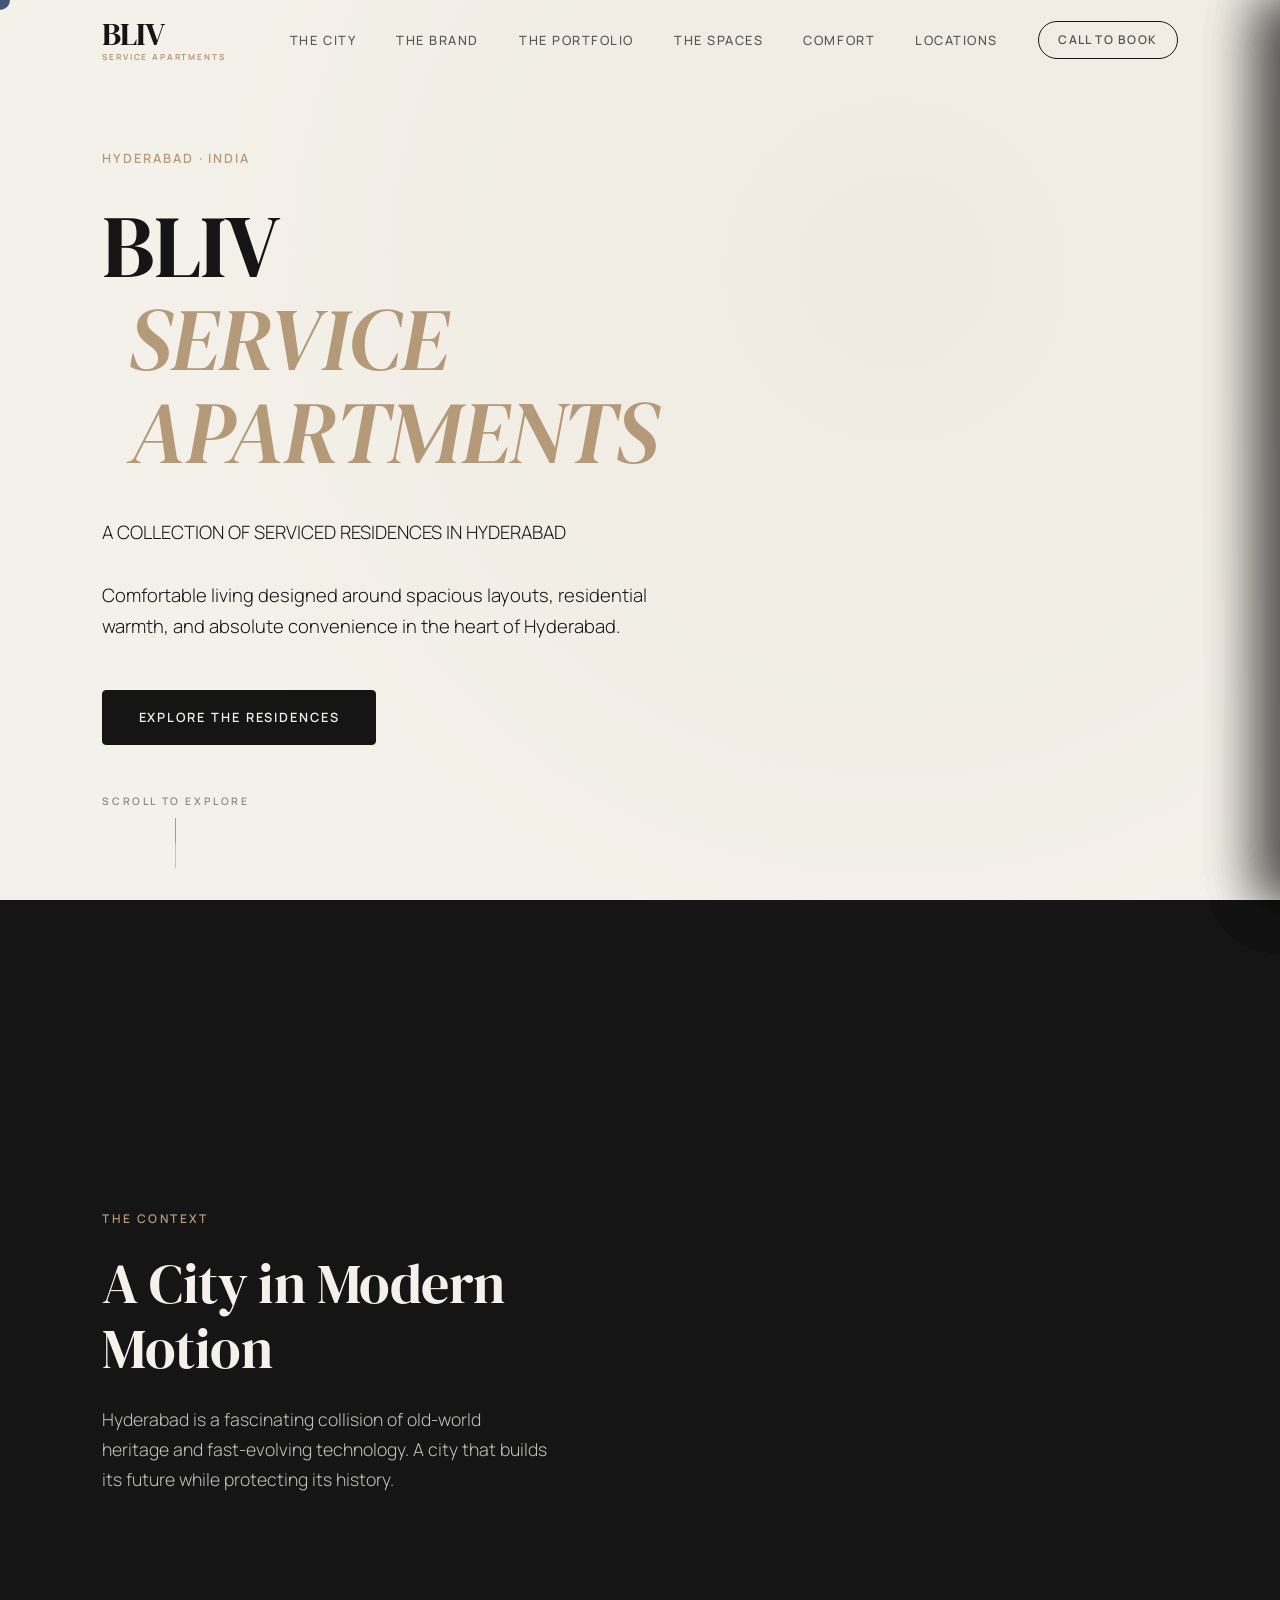
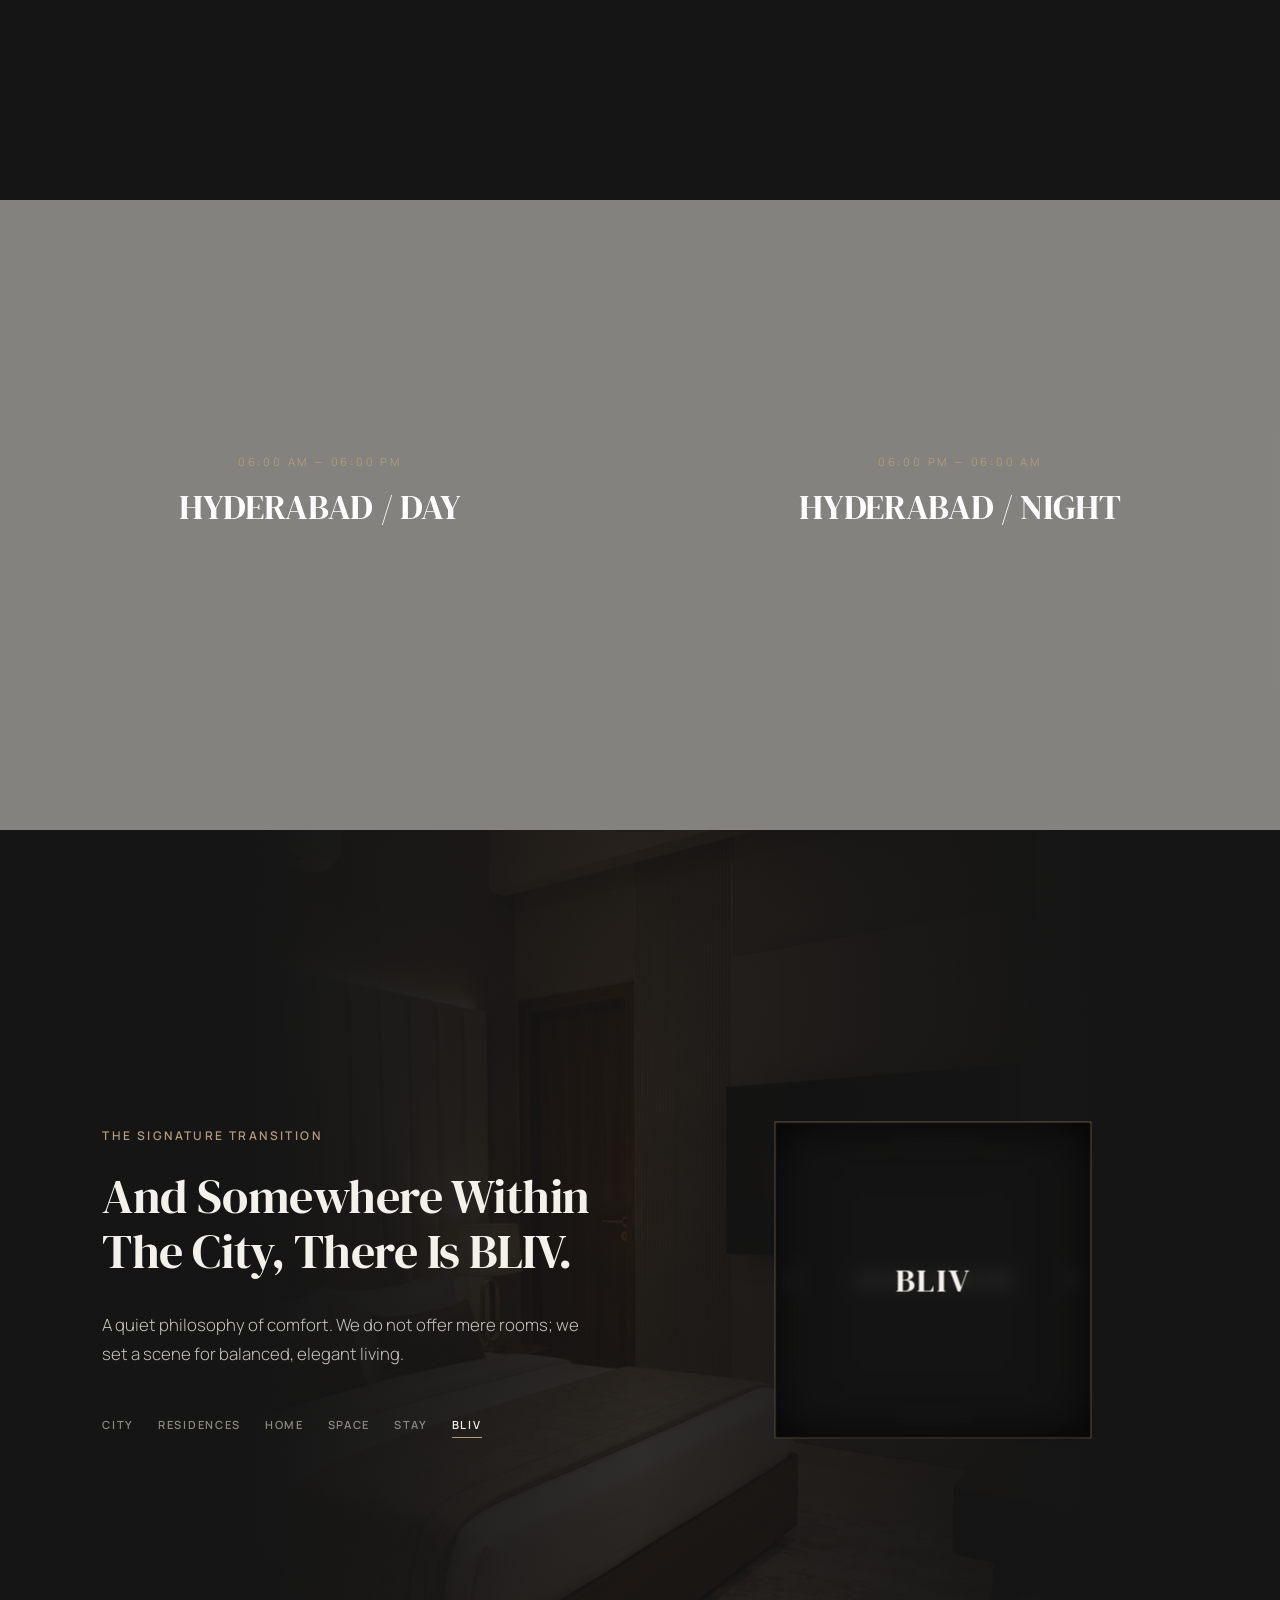
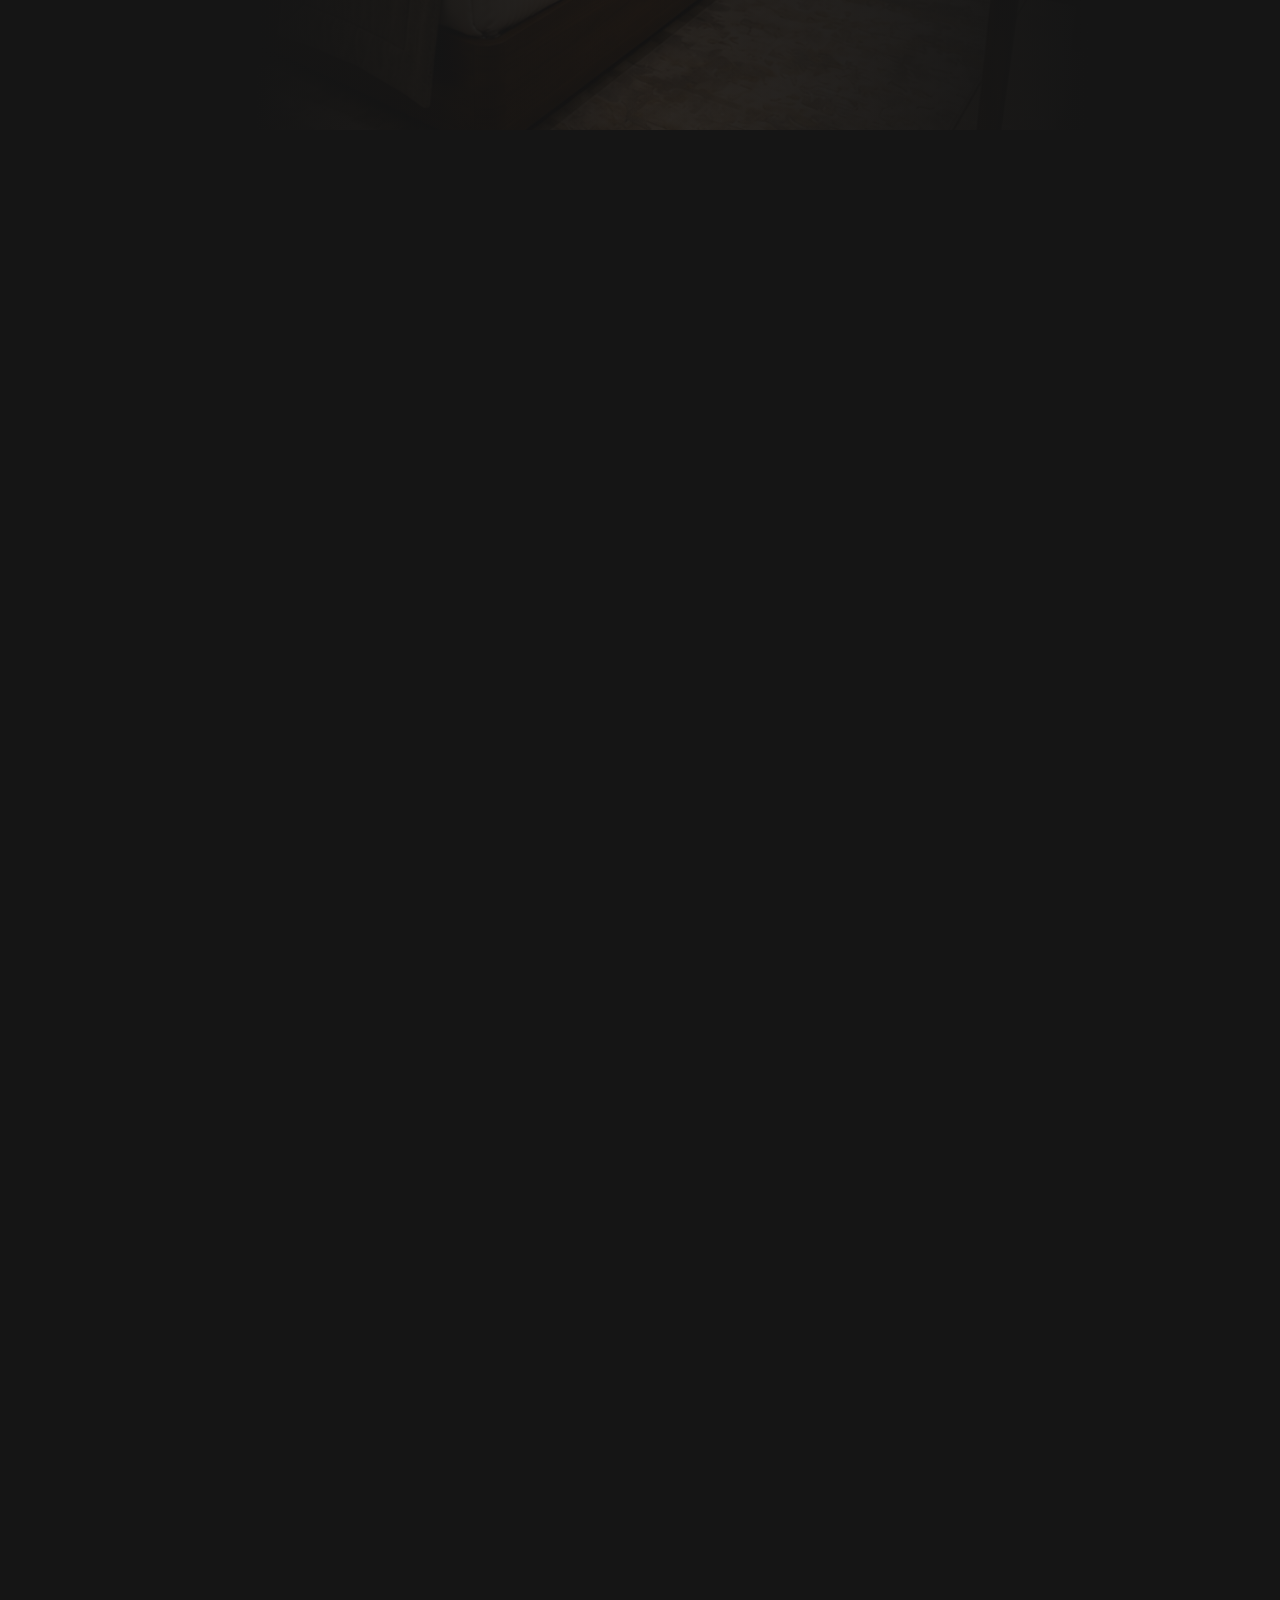
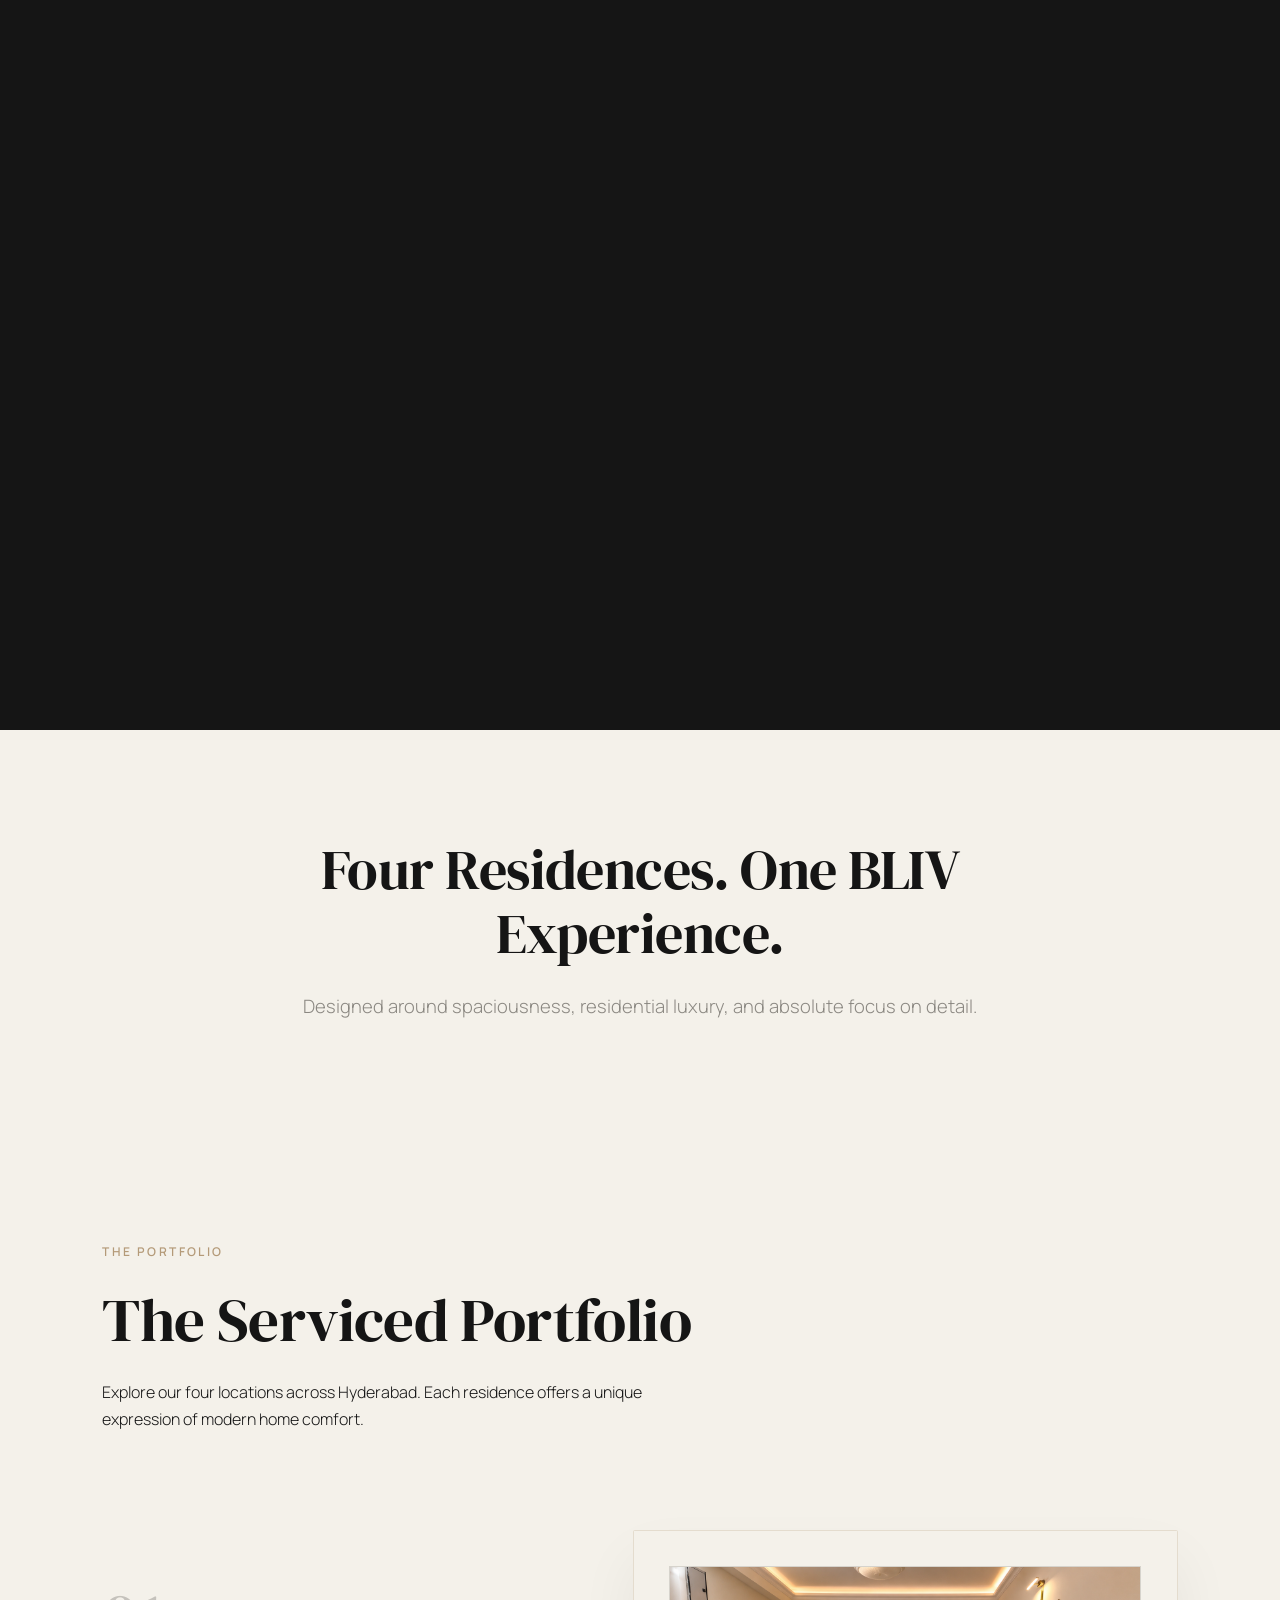
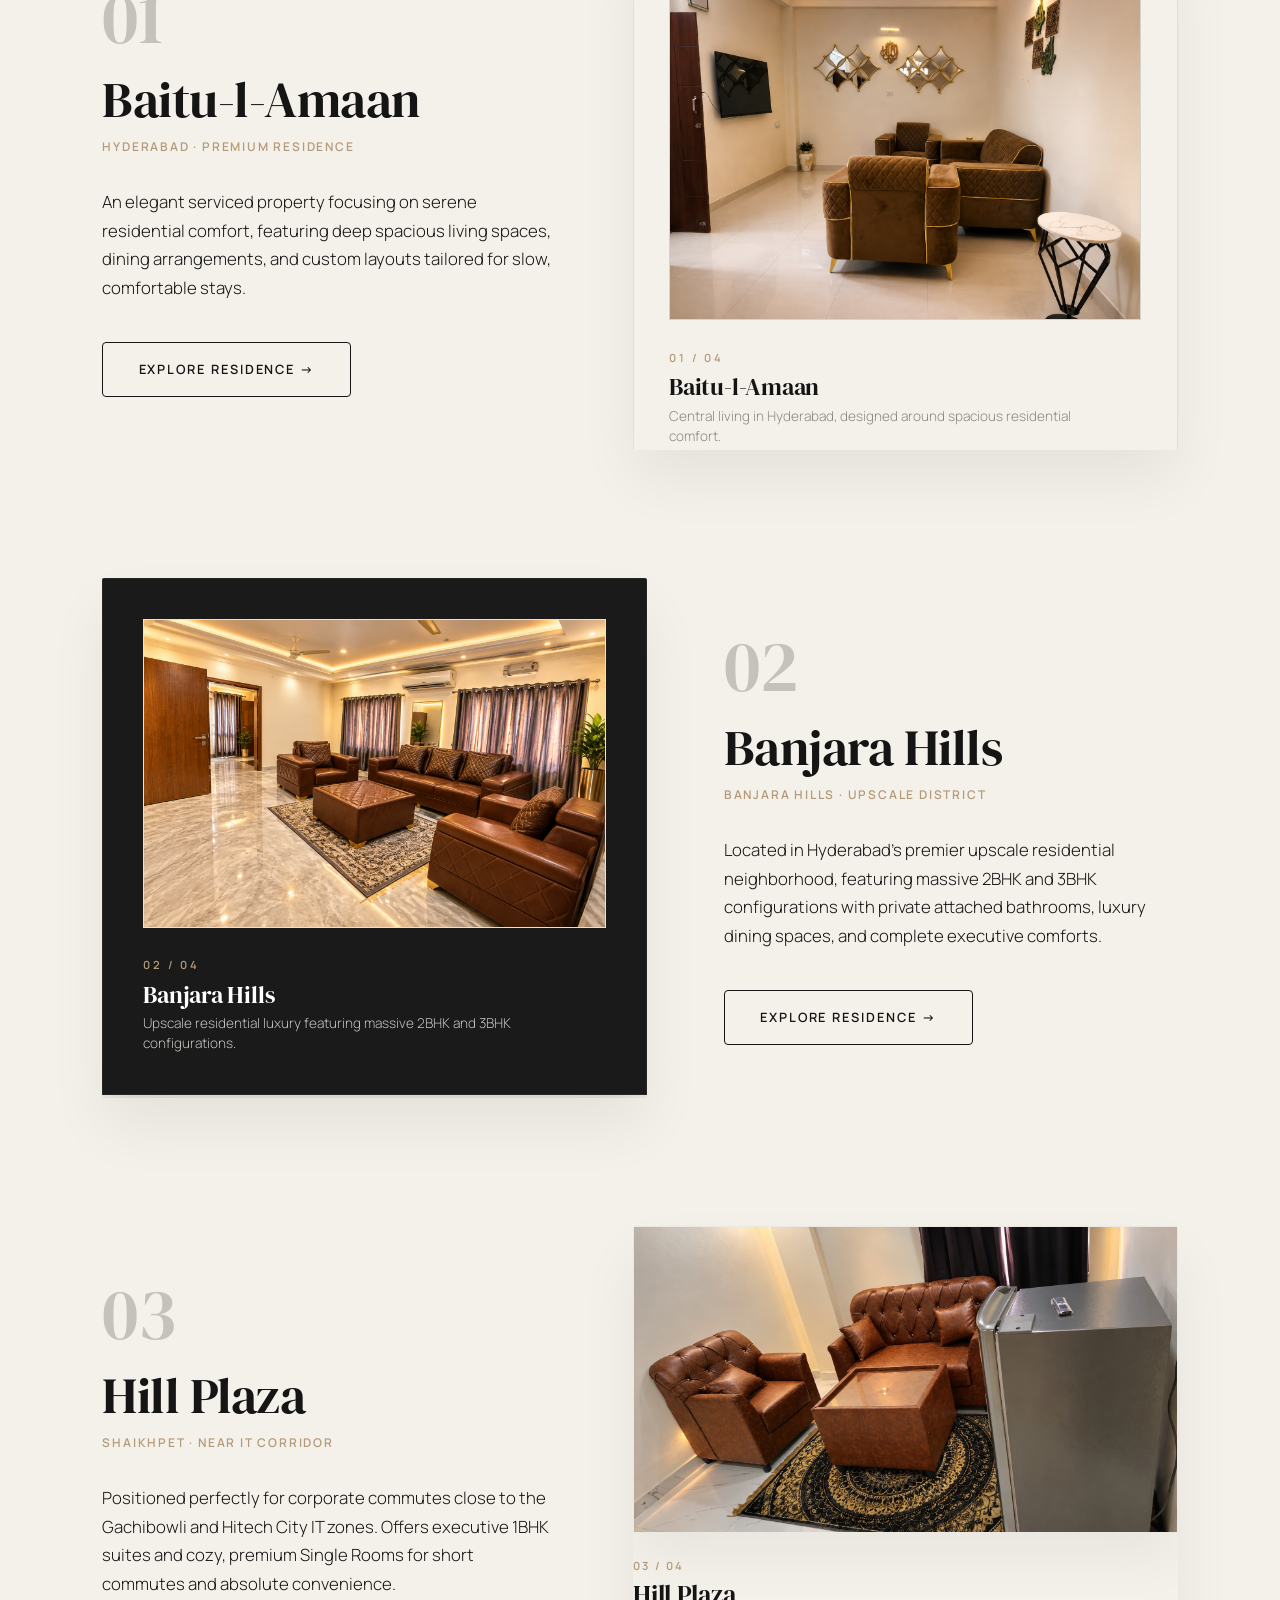
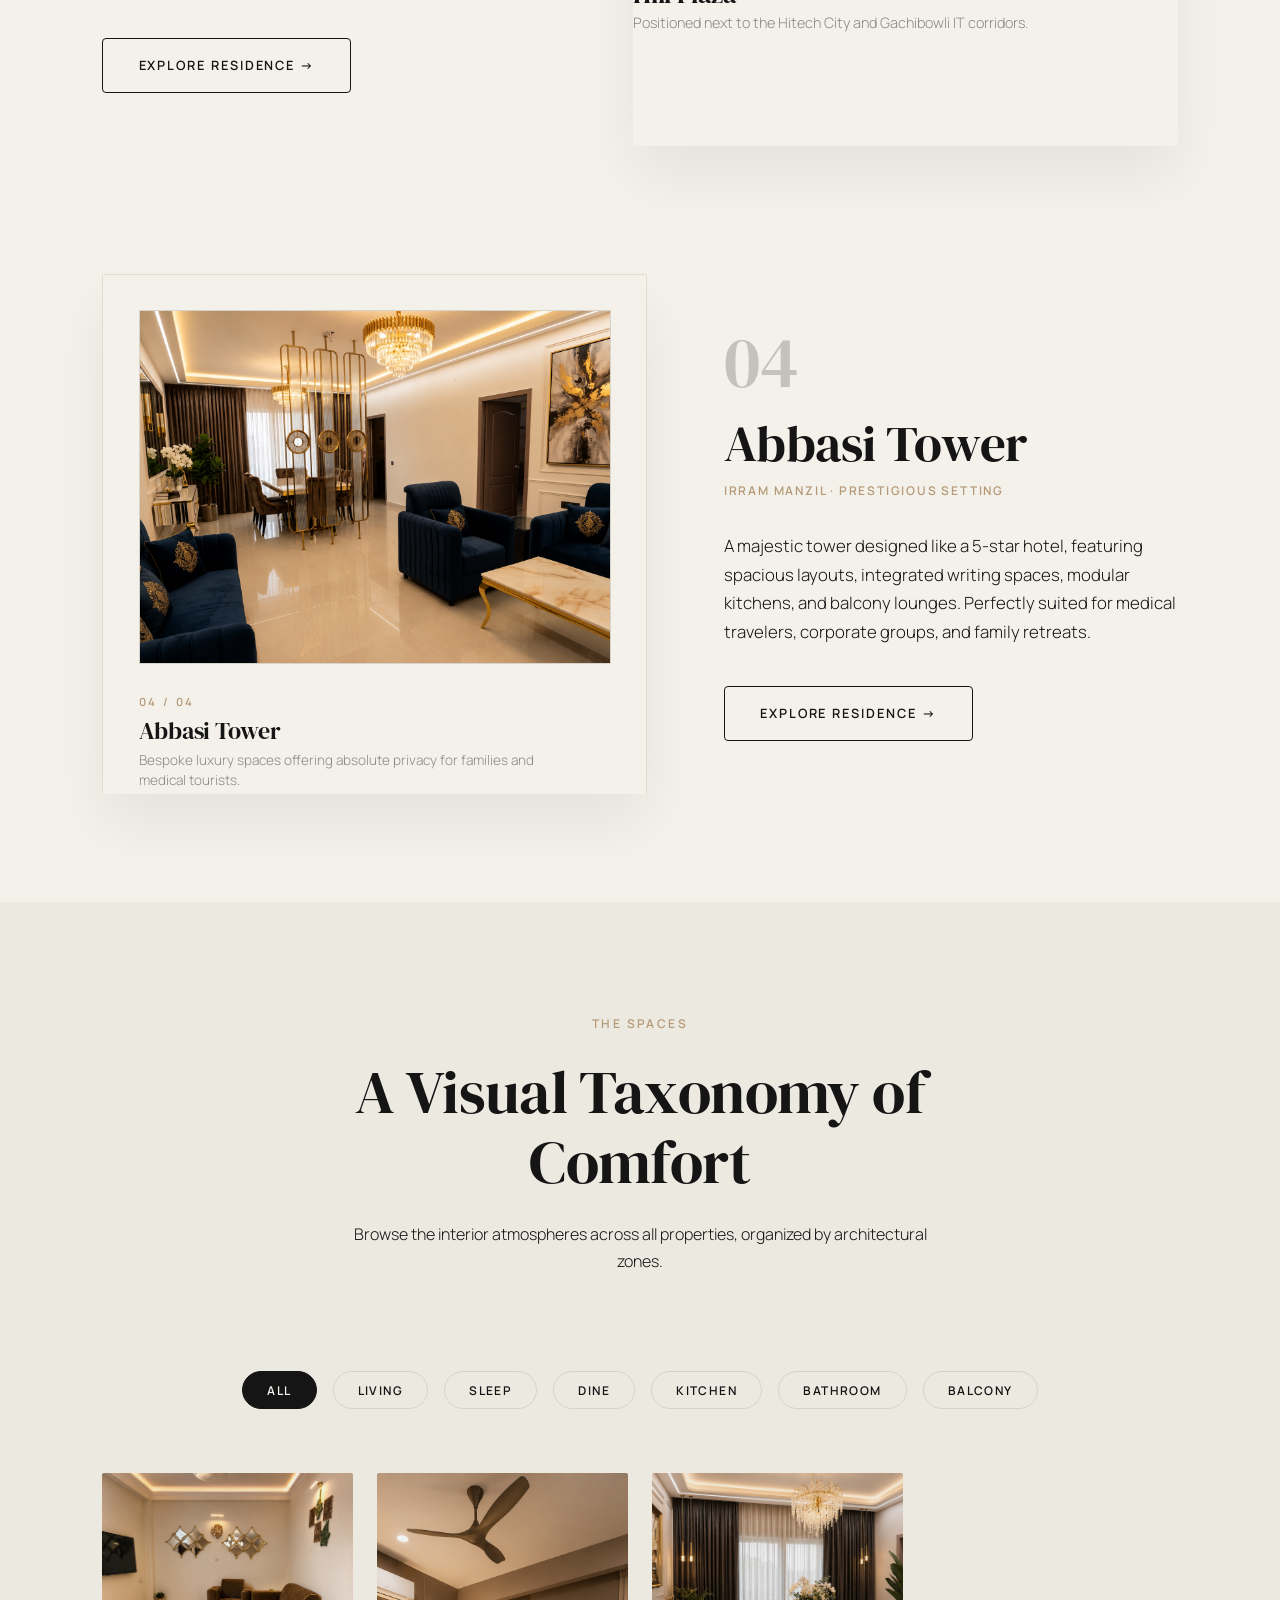
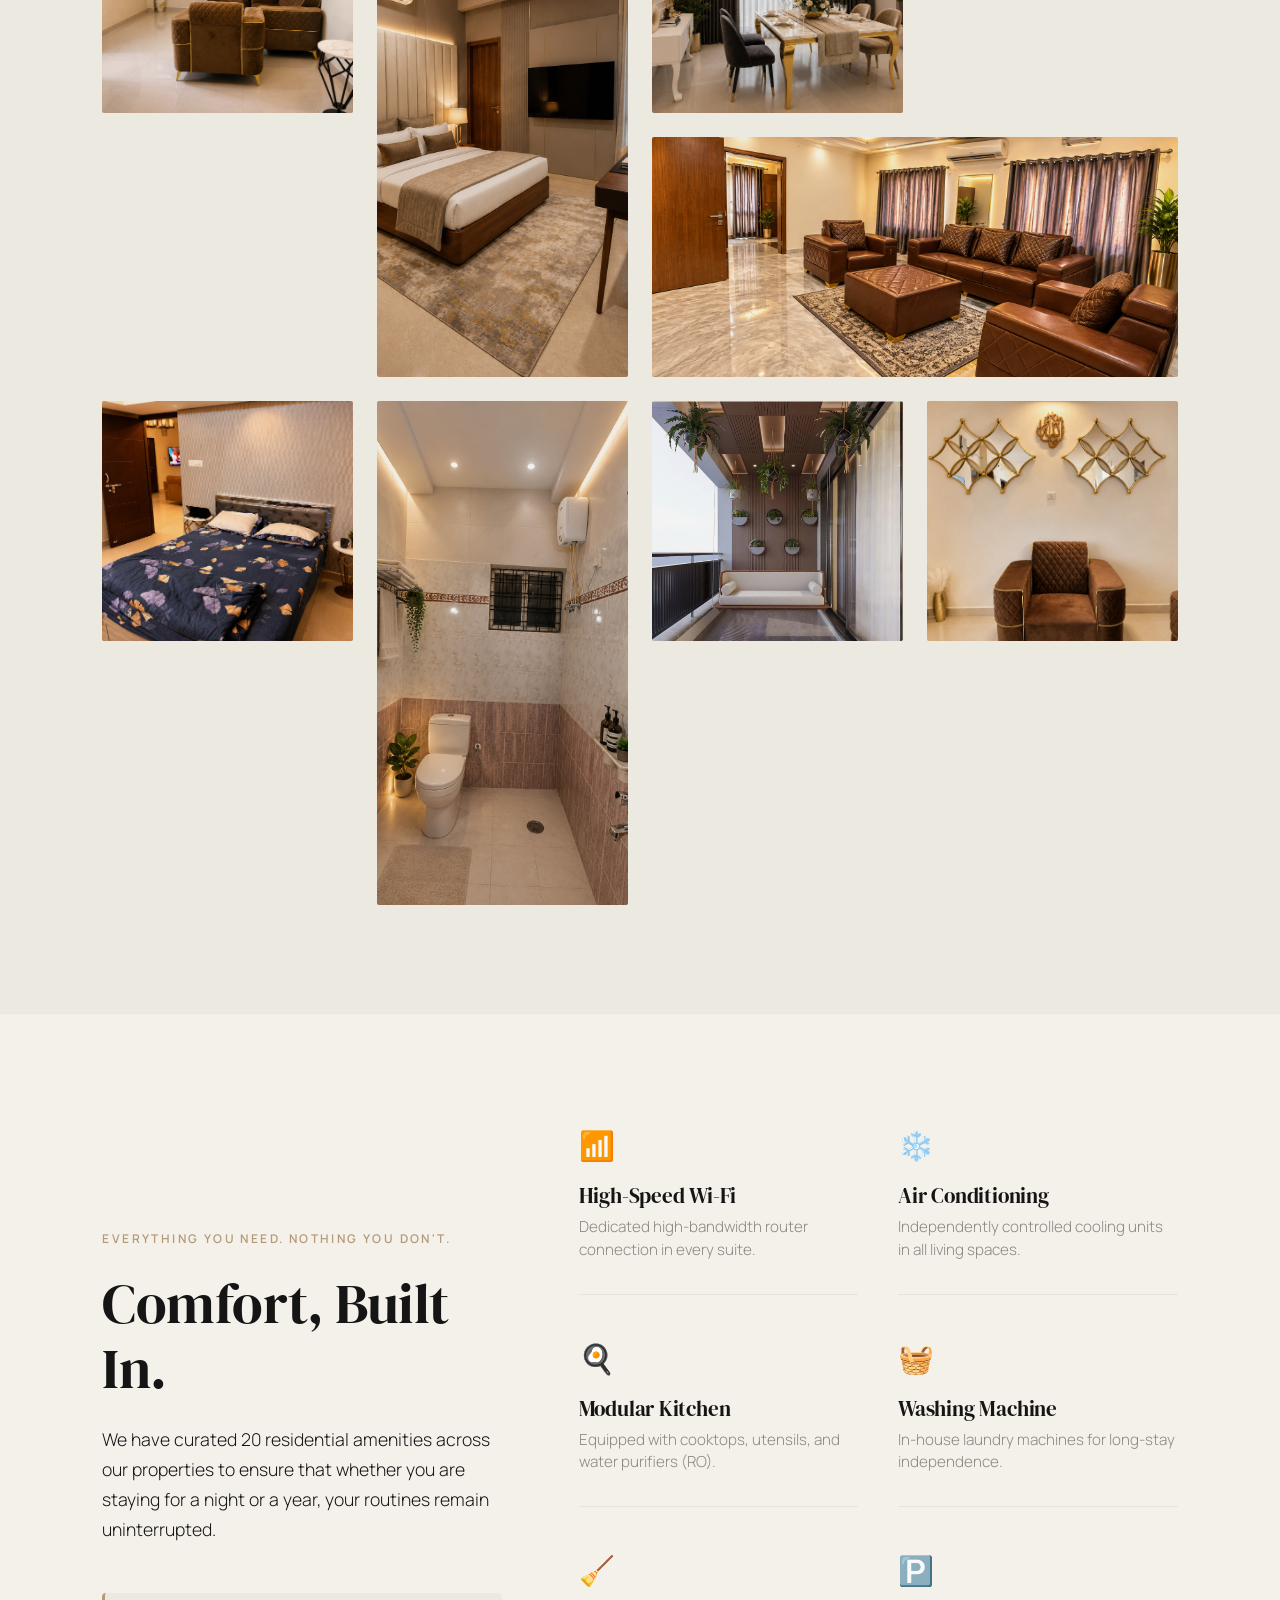
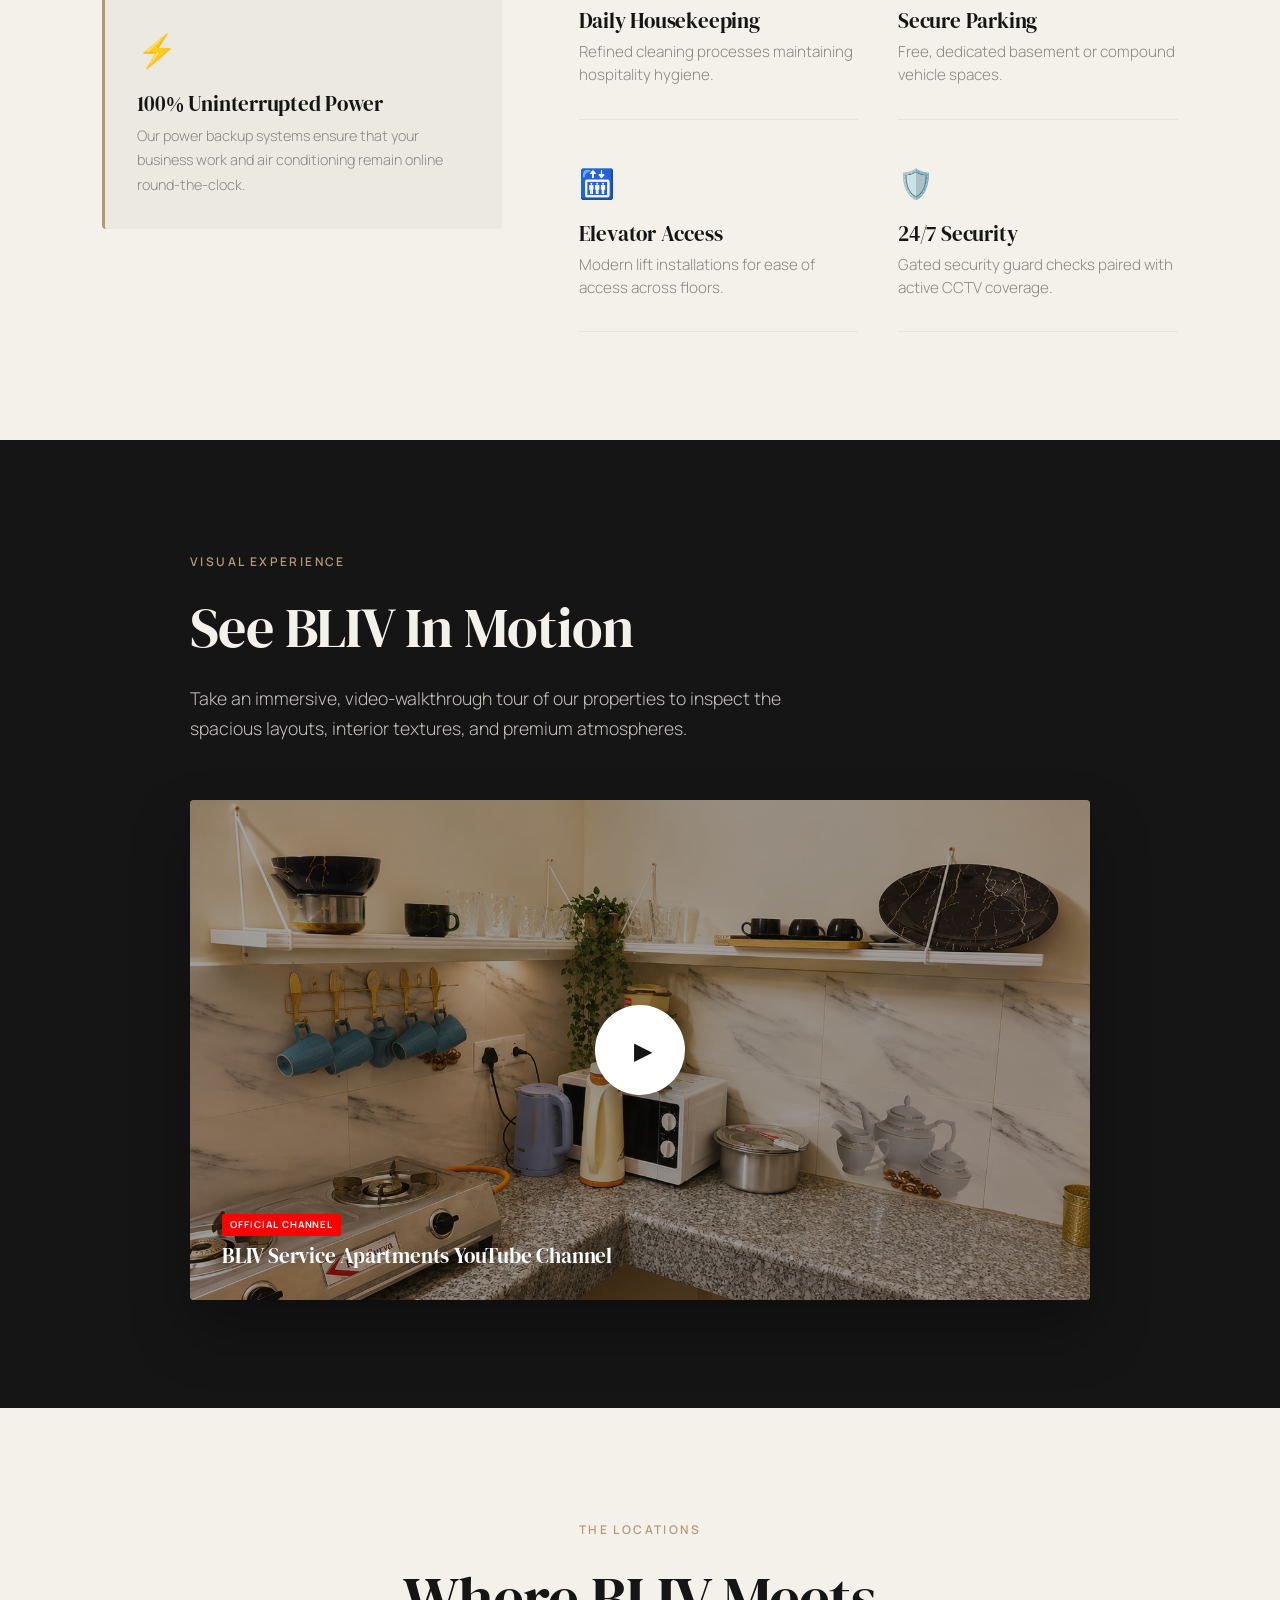
==== index.html @ 2ab09986 "feat: Add Multi-Property Shareable URL System and WhatsApp contact update (clean)" ====
<!DOCTYPE html>
<html lang="en">
<head>
    <meta charset="UTF-8">
    <meta name="viewport" content="width=device-width, initial-scale=1.0">
    <meta name="description" content="BLIV Service Apartments in Hyderabad offer premium, comfortable serviced residences. Explore our curated portfolio of spaces designed for business, family, and leisure.">
    <meta name="keywords" content="BLIV, Service Apartments, Serviced Residences, Hyderabad, Abbasi Tower, Baitu-l-Amaan, Banjara Hills, Shaikhpet, Luxury Stay, Accommodation">
    <meta name="author" content="BLIV Brand Experience">
    
    <!-- Open Graph Metadata -->
    <meta property="og:title" content="BLIV Serviced Residences | Comfort in Hyderabad">
    <meta property="og:description" content="A curated collection of serviced apartments designed for quiet comfort, space, and effortless living in Hyderabad, India.">
    <meta property="og:type" content="website">
    <meta property="og:image" content="Baitu-l-%20Amaan/ChatGPT%20Image%20Aug%204,%202026,%2012_16_46%20PM.png">
    
    <title>BLIV Service Apartments | Serviced Residences in Hyderabad</title>
    
    <!-- Premium Fonts -->
    <link rel="preconnect" href="https://fonts.googleapis.com">
    <link rel="preconnect" href="https://fonts.gstatic.com" crossorigin>
    <link href="https://fonts.googleapis.com/css2?family=DM+Serif+Display:ital@0;1&family=Manrope:wght@300;400;500;600;700&display=swap" rel="stylesheet">
    
    <!-- Stylesheets -->
    <link rel="stylesheet" href="style.css">
</head>
<body>
    <!-- Custom Premium Cursor (Desktop Only) -->
    <div id="custom-cursor" class="custom-cursor">
        <span class="cursor-text">EXPLORE</span>
    </div>

    <!-- Navigation Header -->
    <header class="site-header" id="site-header">
        <a href="#" class="logo" id="header-logo" aria-label="BLIV Homepage">BLIV <span class="logo-sub">SERVICE APARTMENTS</span></a>
        <nav class="desktop-nav" aria-label="Primary Desktop Navigation">
            <a href="#city-story" class="nav-link">THE CITY</a>
            <a href="#cube-section" class="nav-link">THE BRAND</a>
            <a href="#collection" class="nav-link">THE PORTFOLIO</a>
            <a href="#spaces" class="nav-link">THE SPACES</a>
            <a href="#amenities" class="nav-link">COMFORT</a>
            <a href="#locations" class="nav-link">LOCATIONS</a>
            <a href="#contact" class="nav-link nav-cta">CALL TO BOOK</a>
        </nav>
        <button class="mobile-menu-toggle" id="mobile-menu-toggle" aria-label="Open Menu" aria-expanded="false">
            <span class="bar"></span>
            <span class="bar"></span>
        </button>
    </header>

    <!-- Mobile Navigation Overlay Menu -->
    <div class="mobile-nav-overlay" id="mobile-nav-overlay">
        <nav class="mobile-nav" aria-label="Mobile Navigation Menu">
            <a href="#city-story" class="mobile-link">THE CITY</a>
            <a href="#cube-section" class="mobile-link">THE BRAND</a>
            <a href="#collection" class="mobile-link">THE PORTFOLIO</a>
            <a href="#spaces" class="mobile-link">THE SPACES</a>
            <a href="#amenities" class="mobile-link">COMFORT</a>
            <a href="#locations" class="mobile-link">LOCATIONS</a>
            <a href="#contact" class="mobile-link mobile-cta">CALL TO BOOK</a>
        </nav>
        <div class="mobile-nav-footer">
            <p>RESERVATIONS & BOOKING</p>
            <div class="mobile-nav-contact-row">
                <a href="https://wa.me/919989777863?text=Hello%20BLIV%20Service%20Apartments%2C%20I%20would%20like%20to%20enquire%20about%20your%20serviced%20apartments%20in%20Hyderabad." target="_blank" rel="noopener noreferrer" class="phone-link">+91 998-977-7863</a>
                <div class="mobile-nav-sub-actions">
                    <a href="https://wa.me/919989777863?text=Hello%20BLIV%20Service%20Apartments%2C%20I%20would%20like%20to%20enquire%20about%20your%20serviced%20apartments%20in%20Hyderabad." target="_blank" rel="noopener noreferrer" class="nav-action-link wa-action">WhatsApp</a>
                    <span class="nav-action-sep">·</span>
                    <a href="tel:+919989777863" class="nav-action-link call-action">Call</a>
                </div>
            </div>
            <div class="mobile-nav-contact-row">
                <a href="https://wa.me/919177777312?text=Hello%20BLIV%20Service%20Apartments%2C%20I%20would%20like%20to%20enquire%20about%20your%20serviced%20apartments%20in%20Hyderabad." target="_blank" rel="noopener noreferrer" class="phone-link">+91 917-777-7312</a>
                <div class="mobile-nav-sub-actions">
                    <a href="https://wa.me/919177777312?text=Hello%20BLIV%20Service%20Apartments%2C%20I%20would%20like%20to%20enquire%20about%20your%20serviced%20apartments%20in%20Hyderabad." target="_blank" rel="noopener noreferrer" class="nav-action-link wa-action">WhatsApp</a>
                    <span class="nav-action-sep">·</span>
                    <a href="tel:+919177777312" class="nav-action-link call-action">Call</a>
                </div>
            </div>
        </div>
    </div>

    <!-- Progress Indicator Bar -->
    <div class="scroll-progress-bar" id="scroll-progress-bar"></div>

    <!-- Main Content Flow -->
    <main>
        <!-- 01 HERO SECTION -->
        <section class="hero-section" id="hero">
            <div class="hero-bg-overlay"></div>
            <div class="hero-content">
                <span class="hero-location-label tracking-wide">HYDERABAD · INDIA</span>
                <h1 class="hero-title">
                    <span class="line-1">BLIV</span>
                    <span class="line-2">SERVICE APARTMENTS</span>
                </h1>
                <p class="hero-subtext">A COLLECTION OF SERVICED RESIDENCES IN HYDERABAD<br><br>Comfortable living designed around spacious layouts, residential warmth, and absolute convenience in the heart of Hyderabad.</p>
                <div class="hero-cta-wrapper">
                    <a href="#collection" class="btn btn-primary" id="hero-cta-btn">EXPLORE THE RESIDENCES</a>
                </div>
            </div>
            <div class="scroll-indicator">
                <span class="scroll-text">SCROLL TO EXPLORE</span>
                <span class="scroll-line"></span>
            </div>
        </section>

        <!-- 02 HYDERABAD SCROLL EXPERIENCES (DAY -> GOLDEN HOUR -> NIGHT) -->
        <section class="city-story-section" id="city-story">
            <div class="city-intro-sticky">
                <div class="city-image-layers">
                    <!-- Day Layer -->
                    <div class="city-layer day-layer active" style="background-image: url('https://images.unsplash.com/photo-1572445271230-a78b5944a659?q=80&w=1920&auto=format&fit=crop');"></div>
                    <!-- Golden Hour Layer -->
                    <div class="city-layer golden-layer" style="background-image: url('https://images.unsplash.com/photo-1605007493699-af65834f8a00?q=80&w=1920&auto=format&fit=crop');"></div>
                    <!-- Night Layer -->
                    <div class="city-layer night-layer" style="background-image: url('https://images.unsplash.com/photo-1599661046289-e31897846e41?q=80&w=1920&auto=format&fit=crop');"></div>
                    <div class="city-color-matte"></div>
                </div>
                
                <div class="city-text-container">
                    <div class="city-text-block" id="city-block-1">
                        <span class="label-caps">THE CONTEXT</span>
                        <h2>A City in Modern Motion</h2>
                        <p>Hyderabad is a fascinating collision of old-world heritage and fast-evolving technology. A city that builds its future while protecting its history.</p>
                    </div>
                    <div class="city-text-block" id="city-block-2">
                        <span class="label-caps">GOLDEN HOUR</span>
                        <h2>Architectural Warmth</h2>
                        <p>As the daylight softens, the city takes on a golden sheen. The warmth of the local culture glows through the glass facades of modern offices and historical arches.</p>
                    </div>
                    <div class="city-text-block" id="city-block-3">
                        <span class="label-caps">NIGHT IN HYDERABAD</span>
                        <h2>A Rich, Quiet Sanctuary</h2>
                        <p>When night falls over the busy avenues, you deserve a home that slows down. A peaceful room isolated from the urban noise, ready for rest.</p>
                    </div>
                </div>
            </div>
        </section>

        <!-- 03 DUAL SPLIT CITY PREVIEW -->
        <section class="city-split-preview">
            <div class="split-side left-side">
                <div class="split-bg" style="background-image: url('https://images.unsplash.com/photo-1572445271230-a78b5944a659?q=80&w=1000&auto=format&fit=crop');"></div>
                <div class="split-overlay"></div>
                <div class="split-content">
                    <span class="tag">06:00 AM — 06:00 PM</span>
                    <h3>HYDERABAD / DAY</h3>
                    <span class="hover-action">EXPLORE THE RHYTHM</span>
                </div>
            </div>
            <div class="split-side right-side">
                <div class="split-bg" style="background-image: url('https://images.unsplash.com/photo-1599661046289-e31897846e41?q=80&w=1000&auto=format&fit=crop');"></div>
                <div class="split-overlay"></div>
                <div class="split-content">
                    <span class="tag">06:00 PM — 06:00 AM</span>
                    <h3>HYDERABAD / NIGHT</h3>
                    <span class="hover-action">DISCOVER THE PEACE</span>
                </div>
            </div>
        </section>

        <!-- 04 BLIV INTRO & SIGNATURE 3D CUBE -->
        <section class="cube-showcase-section" id="cube-section">
            <div class="cube-sticky-container">
                <div class="cube-background-underlay">
                    <div class="cube-bg-image img-1 active" style="background-image: url('https://images.unsplash.com/photo-1572445271230-a78b5944a659?q=80&w=1920&auto=format&fit=crop');"></div>
                    <div class="cube-bg-image img-2" style="background-image: url('Baitu-l-%20Amaan/ChatGPT%20Image%20Aug%204,%202026,%2012_16_46%20PM.png');"></div>
                    <div class="cube-bg-image img-3" style="background-image: url('Abbasi%20Tower%20Iram%20Manzil/Living%20Space.png');"></div>
                    <div class="cube-bg-image img-4" style="background-image: url('Banjara%20Hills/Banjara%20Hilis%202BHK/ChatGPT%20Image%20Aug%205,%202026,%2003_44_48%20PM.png');"></div>
                    <div class="cube-bg-image img-5" style="background-image: url('Hill%20plaza-Shaikhpet/1BHK%20Shaikhpet/ChatGPT%20Image%20Aug%205,%202026,%2004_30_08%20PM.png');"></div>
                    <div class="cube-bg-image img-6" style="background-image: url('Abbasi%20Tower%20Iram%20Manzil/Bedrooms.png');"></div>
                    <div class="cube-matte"></div>
                </div>

                <div class="cube-left-intro">
                    <span class="label-caps">THE SIGNATURE TRANSITION</span>
                    <h2>And Somewhere Within The City, There Is BLIV.</h2>
                    <p class="desc">A quiet philosophy of comfort. We do not offer mere rooms; we set a scene for balanced, elegant living.</p>
                    <div class="cube-progress-bullets">
                        <span class="bullet active" data-index="0">CITY</span>
                        <span class="bullet" data-index="1">RESIDENCES</span>
                        <span class="bullet" data-index="2">HOME</span>
                        <span class="bullet" data-index="3">SPACE</span>
                        <span class="bullet" data-index="4">STAY</span>
                        <span class="bullet" data-index="5">BLIV</span>
                    </div>
                </div>

                <!-- 3D CUBE CONTAINER -->
                <div class="cube-3d-viewport">
                    <div class="cube-3d-scene">
                        <div class="cube-3d-element" id="rotating-cube">
                            <div class="cube-face front"><span class="face-text">HYDERABAD</span></div>
                            <div class="cube-face back"><span class="face-text">BLIV</span></div>
                            <div class="cube-face right"><span class="face-text">RESIDENCES</span></div>
                            <div class="cube-face left"><span class="face-text">SPACE</span></div>
                            <div class="cube-face top"><span class="face-text">HOME</span></div>
                            <div class="cube-face bottom"><span class="face-text">STAY</span></div>
                        </div>
                    </div>
                </div>
            </div>
            <!-- Trigger points to drive the scroll-based rotation of the cube -->
            <div class="cube-scroll-triggers">
                <div class="cube-trigger" id="t-0"></div>
                <div class="cube-trigger" id="t-1"></div>
                <div class="cube-trigger" id="t-2"></div>
                <div class="cube-trigger" id="t-3"></div>
                <div class="cube-trigger" id="t-4"></div>
                <div class="cube-trigger" id="t-5"></div>
            </div>
        </section>

        <!-- Transition Banner -->
        <section class="cinematic-divider">
            <div class="divider-content">
                <h2>Four Residences. One BLIV Experience.</h2>
                <p>Designed around spaciousness, residential luxury, and absolute focus on detail.</p>
            </div>
        </section>

        <!-- 05 PROPERTIES COLLECTION (CHAPTERS) -->
        <section class="collection-section" id="collection">
            <div class="section-header-editorial">
                <span class="label-caps">THE PORTFOLIO</span>
                <h2>The Serviced Portfolio</h2>
                <p>Explore our four locations across Hyderabad. Each residence offers a unique expression of modern home comfort.</p>
            </div>

            <div class="properties-chapters-list">
                <!-- 01 Baitu-l-Amaan -->
                <article class="property-chapter-row" id="chapter-baitu">
                    <div class="chapter-info">
                        <span class="chapter-number">01</span>
                        <h3 class="chapter-title">Baitu-l-Amaan</h3>
                        <span class="chapter-location">HYDERABAD · PREMIUM RESIDENCE</span>
                        <p class="chapter-excerpt">An elegant serviced property focusing on serene residential comfort, featuring deep spacious living spaces, dining arrangements, and custom layouts tailored for slow, comfortable stays.</p>
                        <a href="baitu-l-amaan/" class="btn btn-outline open-details-btn" data-property="baitu">EXPLORE RESIDENCE →</a>
                    </div>
                    <div class="chapter-media-wrapper open-details-btn" data-property="baitu">
                        <div class="photo-frame frame-archival" data-scroll-reveal>
                            <div class="frame-inner">
                                <div class="frame-image-wrapper">
                                    <img src="Baitu-l-%20Amaan/ChatGPT%20Image%20Aug%204,%202026,%2012_16_46%20PM.png" alt="BLIV Baitu-l-Amaan Serviced Apartment Living Lounge" loading="lazy">
                                </div>
                                <div class="frame-meta">
                                    <span class="frame-number">01 / 04</span>
                                    <h4 class="frame-title">Baitu-l-Amaan</h4>
                                    <p class="frame-desc">Central living in Hyderabad, designed around spacious residential comfort.</p>
                                </div>
                            </div>
                        </div>
                    </div>
                </article>

                <!-- 02 Banjara Hills -->
                <article class="property-chapter-row inverse" id="chapter-banjara">
                    <div class="chapter-info">
                        <span class="chapter-number">02</span>
                        <h3 class="chapter-title">Banjara Hills</h3>
                        <span class="chapter-location">BANJARA HILLS · UPSCALE DISTRICT</span>
                        <p class="chapter-excerpt">Located in Hyderabad's premier upscale residential neighborhood, featuring massive 2BHK and 3BHK configurations with private attached bathrooms, luxury dining spaces, and complete executive comforts.</p>
                        <a href="banjara-hills/" class="btn btn-outline open-details-btn" data-property="banjara">EXPLORE RESIDENCE →</a>
                    </div>
                    <div class="chapter-media-wrapper open-details-btn" data-property="banjara">
                        <div class="photo-frame frame-architectural" data-scroll-reveal>
                            <div class="frame-inner">
                                <div class="frame-image-wrapper">
                                    <img src="Banjara%20Hills/Banjara%20Hilis%202BHK/ChatGPT%20Image%20Aug%205,%202026,%2003_44_48%20PM.png" alt="BLIV Banjara Hills 2BHK Serviced Apartment Bedroom" loading="lazy">
                                </div>
                                <div class="frame-meta">
                                    <span class="frame-number">02 / 04</span>
                                    <h4 class="frame-title">Banjara Hills</h4>
                                    <p class="frame-desc">Upscale residential luxury featuring massive 2BHK and 3BHK configurations.</p>
                                </div>
                            </div>
                        </div>
                    </div>
                </article>

                <!-- 03 Hill Plaza -->
                <article class="property-chapter-row" id="chapter-hill">
                    <div class="chapter-info">
                        <span class="chapter-number">03</span>
                        <h3 class="chapter-title">Hill Plaza</h3>
                        <span class="chapter-location">SHAIKHPET · NEAR IT CORRIDOR</span>
                        <p class="chapter-excerpt">Positioned perfectly for corporate commutes close to the Gachibowli and Hitech City IT zones. Offers executive 1BHK suites and cozy, premium Single Rooms for short commutes and absolute convenience.</p>
                        <a href="hill-plaza-shaikhpet/" class="btn btn-outline open-details-btn" data-property="hill">EXPLORE RESIDENCE →</a>
                    </div>
                    <div class="chapter-media-wrapper open-details-btn" data-property="hill">
                        <div class="photo-frame frame-editorial" data-scroll-reveal>
                            <div class="frame-inner">
                                <div class="frame-image-wrapper">
                                    <img src="Hill%20plaza-Shaikhpet/1BHK%20Shaikhpet/ChatGPT%20Image%20Aug%205,%202026,%2004_30_08%20PM.png" alt="BLIV Hill Plaza Shaikhpet 1BHK Serviced Apartment Workspace" loading="lazy">
                                </div>
                            </div>
                            <div class="frame-meta-outside">
                                <span class="frame-number">03 / 04</span>
                                <h4 class="frame-title">Hill Plaza</h4>
                                <p class="frame-desc">Positioned next to the Hitech City and Gachibowli IT corridors.</p>
                            </div>
                        </div>
                    </div>
                </article>

                <!-- 04 Abbasi Tower -->
                <article class="property-chapter-row inverse" id="chapter-abbasi">
                    <div class="chapter-info">
                        <span class="chapter-number">04</span>
                        <h3 class="chapter-title">Abbasi Tower</h3>
                        <span class="chapter-location">IRRAM MANZIL · PRESTIGIOUS SETTING</span>
                        <p class="chapter-excerpt">A majestic tower designed like a 5-star hotel, featuring spacious layouts, integrated writing spaces, modular kitchens, and balcony lounges. Perfectly suited for medical travelers, corporate groups, and family retreats.</p>
                        <a href="abbasi-tower/" class="btn btn-outline open-details-btn" data-property="abbasi">EXPLORE RESIDENCE →</a>
                    </div>
                    <div class="chapter-media-wrapper open-details-btn" data-property="abbasi">
                        <div class="photo-frame frame-archival" data-scroll-reveal>
                            <div class="frame-inner">
                                <div class="frame-image-wrapper">
                                    <img src="Abbasi%20Tower%20Iram%20Manzil/Living%20Space.png" alt="BLIV Abbasi Tower Irram Manzil Serviced Apartment Living Room" loading="lazy">
                                </div>
                                <div class="frame-meta">
                                    <span class="frame-number">04 / 04</span>
                                    <h4 class="frame-title">Abbasi Tower</h4>
                                    <p class="frame-desc">Bespoke luxury spaces offering absolute privacy for families and medical tourists.</p>
                                </div>
                            </div>
                        </div>
                    </div>
                </article>
            </div>
        </section>

        <!-- 06 THE SPACES VISUAL INDEX -->
        <section class="spaces-section" id="spaces">
            <div class="section-header-editorial text-center">
                <span class="label-caps">THE SPACES</span>
                <h2>A Visual Taxonomy of Comfort</h2>
                <p>Browse the interior atmospheres across all properties, organized by architectural zones.</p>
            </div>

            <!-- Categories Tabs -->
            <div class="spaces-tabs-bar">
                <button class="space-tab-btn active" data-category="all">ALL</button>
                <button class="space-tab-btn" data-category="living">LIVING</button>
                <button class="space-tab-btn" data-category="sleep">SLEEP</button>
                <button class="space-tab-btn" data-category="dine">DINE</button>
                <button class="space-tab-btn" data-category="kitchen">KITCHEN</button>
                <button class="space-tab-btn" data-category="bath">BATHROOM</button>
                <button class="space-tab-btn" data-category="balcony">BALCONY</button>
            </div>

            <!-- Mosaic Grid -->
            <div class="spaces-mosaic-grid" id="spaces-mosaic-grid">
                <!-- JS will populate or filter these items. Let's hardcode the default set for fast render -->
                <div class="spaces-item" data-category="living" data-title="Baitu-l-Amaan Living Room" data-desc="Spacious lounge with premium fabrics and architectural warm lighting." style="background-image: url('Baitu-l-%20Amaan/ChatGPT%20Image%20Aug%204,%202026,%2012_16_46%20PM.png');">
                    <div class="item-overlay"><span class="category">LIVING</span><h4>Baitu-l-Amaan</h4></div>
                </div>
                <div class="spaces-item tall" data-category="sleep" data-title="Abbasi Tower Sleep Suite" data-desc="A calm corner with custom orthopaedic support bedding and clean linens." style="background-image: url('Abbasi%20Tower%20Iram%20Manzil/Bedrooms.png');">
                    <div class="item-overlay"><span class="category">SLEEP</span><h4>Abbasi Tower Suite</h4></div>
                </div>
                <div class="spaces-item" data-category="dine" data-title="Abbasi Tower Dining Table" data-desc="An elegant settings for everyday breakfast and corporate dinners." style="background-image: url('Abbasi%20Tower%20Iram%20Manzil/Dining%20Table.png');">
                    <div class="item-overlay"><span class="category">DINE</span><h4>Abbasi Table</h4></div>
                </div>
                <div class="spaces-item wide" data-category="living" data-title="Banjara Hills 2BHK Living Room" data-desc="Massive living room with floor layout designed for comfort." style="background-image: url('Banjara%20Hills/Banjara%20Hilis%202BHK/ChatGPT%20Image%20Aug%205,%202026,%2003_44_48%20PM.png');">
                    <div class="item-overlay"><span class="category">LIVING</span><h4>Banjara Hills 2BHK</h4></div>
                </div>
                <div class="spaces-item" data-category="kitchen" data-title="Baitu-l-Amaan Kitchen" data-desc="A practical space equipped with standard cookware and refrigerators." style="background-image: url('Baitu-l-%20Amaan/ChatGPT%20Image%20Aug%204,%202026,%2012_29_14%20PM.png');">
                    <div class="item-overlay"><span class="category">KITCHEN</span><h4>Baitu-l-Amaan</h4></div>
                </div>
                <div class="spaces-item tall" data-category="bath" data-title="Abbasi Tower Marble Bathroom" data-desc="Spa-like marble restrooms fitted with high pressure showers." style="background-image: url('Abbasi%20Tower%20Iram%20Manzil/Bathrooms.png');">
                    <div class="item-overlay"><span class="category">BATHROOM</span><h4>Abbasi Tower</h4></div>
                </div>
                <div class="spaces-item" data-category="balcony" data-title="Abbasi Tower Private Balcony" data-desc="A peaceful outdoor pause above the city rhythm." style="background-image: url('Abbasi%20Tower%20Iram%20Manzil/Balcony.jpeg');">
                    <div class="item-overlay"><span class="category">BALCONY</span><h4>Abbasi Tower</h4></div>
                </div>
                <div class="spaces-item" data-category="sleep" data-title="Baitu-l-Amaan Bedroom" data-desc="A quiet sanctuary for deep sleep." style="background-image: url('Baitu-l-%20Amaan/ChatGPT%20Image%20Aug%204,%202026,%2012_20_02%20PM.png');">
                    <div class="item-overlay"><span class="category">SLEEP</span><h4>Baitu-l-Amaan</h4></div>
                </div>
            </div>
        </section>

        <!-- 07 PREMIUM AMENITIES / COMFORT SECTION -->
        <section class="amenities-section" id="amenities">
            <div class="amenities-container">
                <div class="amenities-left-info">
                    <span class="label-caps">EVERYTHING YOU NEED. NOTHING YOU DON'T.</span>
                    <h2>Comfort, Built In.</h2>
                    <p class="lead">We have curated 20 residential amenities across our properties to ensure that whether you are staying for a night or a year, your routines remain uninterrupted.</p>
                    <div class="highlight-amenity-card">
                        <span class="card-icon">⚡</span>
                        <h4>100% Uninterrupted Power</h4>
                        <p>Our power backup systems ensure that your business work and air conditioning remain online round-the-clock.</p>
                    </div>
                </div>
                
                <div class="amenities-grid-wrapper">
                    <div class="amenity-grid-item">
                        <span class="grid-icon">📶</span>
                        <h4>High-Speed Wi-Fi</h4>
                        <p>Dedicated high-bandwidth router connection in every suite.</p>
                    </div>
                    <div class="amenity-grid-item">
                        <span class="grid-icon">❄️</span>
                        <h4>Air Conditioning</h4>
                        <p>Independently controlled cooling units in all living spaces.</p>
                    </div>
                    <div class="amenity-grid-item">
                        <span class="grid-icon">🍳</span>
                        <h4>Modular Kitchen</h4>
                        <p>Equipped with cooktops, utensils, and water purifiers (RO).</p>
                    </div>
                    <div class="amenity-grid-item">
                        <span class="grid-icon">🧺</span>
                        <h4>Washing Machine</h4>
                        <p>In-house laundry machines for long-stay independence.</p>
                    </div>
                    <div class="amenity-grid-item">
                        <span class="grid-icon">🧹</span>
                        <h4>Daily Housekeeping</h4>
                        <p>Refined cleaning processes maintaining hospitality hygiene.</p>
                    </div>
                    <div class="amenity-grid-item">
                        <span class="grid-icon">🅿️</span>
                        <h4>Secure Parking</h4>
                        <p>Free, dedicated basement or compound vehicle spaces.</p>
                    </div>
                    <div class="amenity-grid-item">
                        <span class="grid-icon">🛗</span>
                        <h4>Elevator Access</h4>
                        <p>Modern lift installations for ease of access across floors.</p>
                    </div>
                    <div class="amenity-grid-item">
                        <span class="grid-icon">🛡️</span>
                        <h4>24/7 Security</h4>
                        <p>Gated security guard checks paired with active CCTV coverage.</p>
                    </div>
                </div>
            </div>
        </section>

        <!-- 08 YOUTUBE VIDEO SECTION -->
        <section class="motion-section" id="watch">
            <div class="motion-content-box">
                <span class="label-caps">VISUAL EXPERIENCE</span>
                <h2>See BLIV In Motion</h2>
                <p>Take an immersive, video-walkthrough tour of our properties to inspect the spacious layouts, interior textures, and premium atmospheres.</p>
                <div class="youtube-interactive-player">
                    <!-- Standard elegant card that points to YouTube -->
                    <div class="video-placeholder-container" style="background-image: url('Baitu-l-%20Amaan/ChatGPT%20Image%20Aug%204,%202026,%2012_21_28%20PM.png');">
                        <div class="video-overlay-tint"></div>
                        <a href="https://www.youtube.com/@BLIVServiceApartments" target="_blank" rel="noopener noreferrer" class="play-button-wrapper" aria-label="Watch on YouTube">
                            <span class="play-icon">▶</span>
                        </a>
                        <div class="video-label-card">
                            <span class="yt-badge">OFFICIAL CHANNEL</span>
                            <h4>BLIV Service Apartments YouTube Channel</h4>
                        </div>
                    </div>
                </div>
            </div>
        </section>

        <!-- 09 LOCATIONS (WHERE BLIV MEETS HYDERABAD) -->
        <section class="locations-section" id="locations">
            <div class="section-header-editorial text-center">
                <span class="label-caps">THE LOCATIONS</span>
                <h2>Where BLIV Meets Hyderabad</h2>
                <p>Four strategic properties centered around transit hubs, premier healthcare, and prominent business avenues.</p>
            </div>

            <div class="locations-grid">
                <!-- Location 1 -->
                <div class="location-card">
                    <div class="photo-frame frame-editorial" data-scroll-reveal>
                        <div class="frame-inner">
                            <div class="frame-image-wrapper" style="height: 250px;">
                                <img src="Abbasi%20Tower%20Iram%20Manzil/Balcony.jpeg" alt="BLIV Abbasi Tower Balcony View" loading="lazy">
                            </div>
                        </div>
                    </div>
                    <div class="loc-info">
                        <h3>Abbasi Tower</h3>
                        <p class="address">Irram Manzil Colony, Hyderabad, Telangana 500082</p>
                        <p class="landmarks">📍 Near AIG, LV Prasad, Apollo Hospital & Walkable Metro Station</p>
                        <a href="https://maps.app.goo.gl/uZxY7U157ZDZK1t9A?g_st=ic" target="_blank" rel="noopener noreferrer" class="maps-link">NAVIGATE ON GOOGLE MAPS →</a>
                    </div>
                </div>

                <!-- Location 2 -->
                <div class="location-card">
                    <div class="photo-frame frame-editorial" data-scroll-reveal>
                        <div class="frame-inner">
                            <div class="frame-image-wrapper" style="height: 250px;">
                                <img src="Baitu-l-%20Amaan/ChatGPT%20Image%20Aug%204,%202026,%2012_18_17%20PM.png" alt="BLIV Baitu-l-Amaan Dining Room" loading="lazy">
                            </div>
                        </div>
                    </div>
                    <div class="loc-info">
                        <h3>Baitu-l-Amaan</h3>
                        <p class="address">Irram Manzil, Hyderabad, Telangana 500082</p>
                        <p class="landmarks">📍 Walkable distance from Irrum Manzil Metro Station & City Center Mall</p>
                        <a href="https://maps.google.com/?q=Baitu-l-Amaan+Irram+Manzil+Hyderabad" target="_blank" rel="noopener noreferrer" class="maps-link">NAVIGATE ON GOOGLE MAPS →</a>
                    </div>
                </div>

                <!-- Location 3 -->
                <div class="location-card">
                    <div class="photo-frame frame-editorial" data-scroll-reveal>
                        <div class="frame-inner">
                            <div class="frame-image-wrapper" style="height: 250px;">
                                <img src="Banjara%20Hills/Banjara%20Hilis%202BHK/ChatGPT%20Image%20Aug%205,%202026,%2003_21_13%20PM.png" alt="BLIV Banjara Hills Dining Lobby" loading="lazy">
                            </div>
                        </div>
                    </div>
                    <div class="loc-info">
                        <h3>Banjara Hills</h3>
                        <p class="address">Road No. 12, Banjara Hills, Hyderabad, Telangana 500034</p>
                        <p class="landmarks">📍 Prestigious residential sector, premium cafes, LV Prasad Eye Institute</p>
                        <a href="https://maps.google.com/?q=Banjara+Hills+Road+No+12+Hyderabad" target="_blank" rel="noopener noreferrer" class="maps-link">NAVIGATE ON GOOGLE MAPS →</a>
                    </div>
                </div>

                <!-- Location 4 -->
                <div class="location-card">
                    <div class="photo-frame frame-editorial" data-scroll-reveal>
                        <div class="frame-inner">
                            <div class="frame-image-wrapper" style="height: 250px;">
                                <img src="Hill%20plaza-Shaikhpet/1BHK%20Shaikhpet/ChatGPT%20Image%20Aug%205,%202026,%2004_31_31%20PM.png" alt="BLIV Hill Plaza Living Space" loading="lazy">
                            </div>
                        </div>
                    </div>
                    <div class="loc-info">
                        <h3>Hill Plaza</h3>
                        <p class="address">Shaikhpet Main Road, Hyderabad, Telangana 500008</p>
                        <p class="landmarks">📍 Gachibowli, Hitech City IT corridors, Golconda Fort scenic walks</p>
                        <a href="https://maps.google.com/?q=Shaikhpet+Hyderabad" target="_blank" rel="noopener noreferrer" class="maps-link">NAVIGATE ON GOOGLE MAPS →</a>
                    </div>
                </div>
            </div>
        </section>

        <!-- 10 COZY NIGHT FEEL SECTION -->
        <section class="night-mood-section">
            <div class="night-bg-overlay"></div>
            <div class="night-mood-content">
                <span class="label-caps">AN ATMOSPHERE OF REST</span>
                <h2>When the City Lights Up, BLIV Slows Down.</h2>
                <p>We designed our rooms with sound dampening, orthopedic support bedding, and warm dimmable lighting so you can separate your sleep from the pulse of the metropolis.</p>
                <div class="photo-frame frame-architectural" data-scroll-reveal>
                    <div class="frame-inner">
                        <div class="frame-image-wrapper" style="max-width: 650px; height: 400px; margin: 0 auto;">
                            <img src="Abbasi%20Tower%20Iram%20Manzil/Bedrooms2.png" alt="BLIV Abbasi Tower Irram Manzil Serviced Apartments Cozy Bedroom Suit Mood" loading="lazy">
                        </div>
                        <div class="frame-meta" style="margin-top: 1.5rem; text-align: left; max-width: 650px; margin: 1.5rem auto 0 auto;">
                            <span class="frame-number">04 / 04</span>
                            <h4 class="frame-title">THE SLEEP SUITE</h4>
                            <p class="frame-desc">Clean lines, soundproof paneling, and warm dimmable light layers.</p>
                        </div>
                    </div>
                </div>
            </div>
        </section>

        <!-- 11 CONVERSIONS & CTA CONTACT -->
        <section class="contact-section" id="contact">
            <div class="contact-grid">
                <div class="contact-branding-side">
                    <span class="brand-sub">BLIV SERVICE APARTMENTS</span>
                    <h2>Your Space In The City.</h2>
                    <p>Contact our reservations desk directly to align dates, corporate tariff requests, medical package queries, and long-stay discounts.</p>
                    <div class="brand-editorial-quote">
                        <blockquote>"A stay should feel like home."</blockquote>
                        <cite>— BLIV Living Philosophy</cite>
                    </div>
                </div>
                
                <div class="contact-booking-box">
                    <h3>Book Your Residence</h3>
                    <p class="help-text">Direct booking with the owner ensures best pricing tariffs and priority requests.</p>
                    
                    <div class="cta-direct-item">
                        <span class="cta-label">CALL OR WHATSAPP RESERVATIONS (24/7)</span>
                        <div class="booking-contact-row">
                            <div class="contact-number-block">
                                <a href="https://wa.me/919989777863?text=Hello%20BLIV%20Service%20Apartments%2C%20I%20would%20like%20to%20enquire%20about%20your%20serviced%20apartments%20in%20Hyderabad." target="_blank" rel="noopener noreferrer" class="cta-number">+91 998-977-7863</a>
                                <div class="cta-sub-actions">
                                    <a href="https://wa.me/919989777863?text=Hello%20BLIV%20Service%20Apartments%2C%20I%20would%20like%20to%20enquire%20about%20your%20serviced%20apartments%20in%20Hyderabad." target="_blank" rel="noopener noreferrer" class="action-link wa-action">WhatsApp</a>
                                    <span class="action-separator">·</span>
                                    <a href="tel:+919989777863" class="action-link call-action">Call</a>
                                </div>
                            </div>
                            <div class="contact-number-block">
                                <a href="https://wa.me/919177777312?text=Hello%20BLIV%20Service%20Apartments%2C%20I%20would%20like%20to%20enquire%20about%20your%20serviced%20apartments%20in%20Hyderabad." target="_blank" rel="noopener noreferrer" class="cta-number">+91 917-777-7312</a>
                                <div class="cta-sub-actions">
                                    <a href="https://wa.me/919177777312?text=Hello%20BLIV%20Service%20Apartments%2C%20I%20would%20like%20to%20enquire%20about%20your%20serviced%20apartments%20in%20Hyderabad." target="_blank" rel="noopener noreferrer" class="action-link wa-action">WhatsApp</a>
                                    <span class="action-separator">·</span>
                                    <a href="tel:+919177777312" class="action-link call-action">Call</a>
                                </div>
                            </div>
                        </div>
                    </div>
                    
                    <div class="cta-channels">
                        <div class="channel-row">
                            <span class="ch-label">WHATSAPP BOOKING (DESK A)</span>
                            <a href="https://wa.me/919989777863?text=Hello%20BLIV%20Service%20Apartments%2C%20I%20would%20like%20to%20enquire%20about%20your%20serviced%20apartments%20in%20Hyderabad." target="_blank" rel="noopener noreferrer" class="ch-link">START CHAT ON +91 998-977-7863 →</a>
                        </div>
                        <div class="channel-row">
                            <span class="ch-label">WHATSAPP BOOKING (DESK B)</span>
                            <a href="https://wa.me/919177777312?text=Hello%20BLIV%20Service%20Apartments%2C%20I%20would%20like%20to%20enquire%20about%20your%20serviced%20apartments%20in%20Hyderabad." target="_blank" rel="noopener noreferrer" class="ch-link">START CHAT ON +91 917-777-7312 →</a>
                        </div>
                        <div class="channel-row">
                            <span class="ch-label">OFFICIAL ENQUIRIES</span>
                            <span class="ch-val">info@blivservicedapartments.com</span>
                        </div>
                        <div class="channel-row">
                            <span class="ch-label">YOUTUBE UPDATES</span>
                            <a href="https://www.youtube.com/@BLIVServiceApartments" target="_blank" rel="noopener noreferrer" class="ch-link">@BLIVServiceApartments →</a>
                        </div>
                    </div>
                </div>
            </div>
        </section>
    </main>

    <!-- Floating Quick Call Bar (Mobile Viewports Only) -->
    <div class="floating-mobile-call-bar" id="mobile-call-bar">
        <a href="#" class="call-btn-mobile" id="mobile-call-trigger">📞 CALL DESK</a>
        <a href="#" class="chat-btn-mobile" id="mobile-whatsapp-trigger">💬 WHATSAPP</a>
    </div>

    <!-- 12 PREMIUM PROPERTY DETAILED OVERLAYS (SLIDE-IN PANELS) -->
    <!-- Baitu-l-Amaan Overlay -->
    <div class="property-overlay-panel" id="overlay-baitu" role="dialog" aria-modal="true" aria-labelledby="title-baitu">
        <div class="overlay-scroll-container">
            <button class="close-overlay-btn" aria-label="Close details"><span>✕ CLOSE</span></button>
            <div class="overlay-hero-media" style="background-image: url('Baitu-l-%20Amaan/ChatGPT%20Image%20Aug%204,%202026,%2012_16_46%20PM.png');">
                <div class="overlay-hero-tint"></div>
                <div class="overlay-hero-content">
                    <span class="item-label">01 / CHAPTER</span>
                    <h2 id="title-baitu">Baitu-l-Amaan</h2>
                    <p class="tagline">Elegant sanctuary in Central Hyderabad</p>
                </div>
            </div>

            <div class="overlay-body-content">
                <div class="property-editorial-text">
                    <h3>The Residence</h3>
                    <p>Designed around comfortable living in Irram Manzil, Baitu-l-Amaan provides a tranquil environment optimized for families, business executives, and tourists. The interiors showcase curated premium furniture, floor tiling, deep living rooms, and well-lit dining areas that simulate the authentic atmosphere of an upscale private home.</p>
                </div>

                <div class="property-collaboration-grid">
                    <div class="col-specs">
                        <h4>Configuration Specs</h4>
                        <ul class="specs-list">
                            <li><span>Location:</span> Irram Manzil, Hyderabad</li>
                            <li><span>Setting:</span> Gated Residential Complex</li>
                            <li><span>Highlights:</span> Wide Living Area, Dining Room, Equipped Kitchen</li>
                            <li><span>Transit:</span> Walkable to Metro Station</li>
                        </ul>
                    </div>
                    <div class="col-amenities">
                        <h4>Verified Amenities</h4>
                        <div class="amenity-tags">
                            <span class="tag-badge">Wi-Fi</span>
                            <span class="tag-badge">Air Conditioning</span>
                            <span class="tag-badge">Refrigerator</span>
                            <span class="tag-badge">Modular Kitchen</span>
                            <span class="tag-badge">Power Backup</span>
                            <span class="tag-badge">Hot Water (Geyser)</span>
                            <span class="tag-badge">Housekeeping</span>
                            <span class="tag-badge">Washing Machine</span>
                        </div>
                    </div>
                </div>

                <!-- Editorial Photo Mosaic -->
                <div class="property-gallery-title-wrapper">
                    <h3>The Space Collage</h3>
                    <p>Select any view to open the high-resolution architectural gallery.</p>
                </div>
                <div class="overlay-mosaic-grid" id="gallery-grid-baitu">
                    <!-- Javascript will populate these images dynamically based on audit -->
                </div>

                <div class="overlay-booking-cta">
                    <h3>Interested in Baitu-l-Amaan?</h3>
                    <p>Get in touch directly to check availability, rates, and secure bookings.</p>
                    <div class="overlay-contact-options">
                        <div class="overlay-contact-card">
                            <span class="contact-card-title">DESK A — +91 998-977-7863</span>
                            <div class="contact-card-buttons">
                                <a href="https://wa.me/919989777863?text=Hello%20BLIV%20Service%20Apartments%2C%20I%20would%20like%20to%20enquire%20about%20Baitu-l-Amaan." target="_blank" rel="noopener noreferrer" class="btn btn-wa-secondary">WhatsApp</a>
                                <a href="tel:+919989777863" class="btn btn-call-secondary">Call</a>
                            </div>
                        </div>
                        <div class="overlay-contact-card">
                            <span class="contact-card-title">DESK B — +91 917-777-7312</span>
                            <div class="contact-card-buttons">
                                <a href="https://wa.me/919177777312?text=Hello%20BLIV%20Service%20Apartments%2C%20I%20would%20like%20to%20enquire%20about%20Baitu-l-Amaan." target="_blank" rel="noopener noreferrer" class="btn btn-wa-secondary">WhatsApp</a>
                                <a href="tel:+919177777312" class="btn btn-call-secondary">Call</a>
                            </div>
                        </div>
                    </div>
                </div>
            </div>
        </div>
    </div>

    <!-- Banjara Hills Overlay -->
    <div class="property-overlay-panel" id="overlay-banjara" role="dialog" aria-modal="true" aria-labelledby="title-banjara">
        <div class="overlay-scroll-container">
            <button class="close-overlay-btn" aria-label="Close details"><span>✕ CLOSE</span></button>
            <div class="overlay-hero-media" style="background-image: url('Banjara%20Hills/Banjara%20Hilis%202BHK/ChatGPT%20Image%20Aug%205,%202026,%2003_44_48%20PM.png');">
                <div class="overlay-hero-tint"></div>
                <div class="overlay-hero-content">
                    <span class="item-label">02 / CHAPTER</span>
                    <h2 id="title-banjara">Banjara Hills</h2>
                    <p class="tagline">Upscale residential luxury</p>
                </div>
            </div>

            <div class="overlay-body-content">
                <div class="property-editorial-text">
                    <h3>The Residence</h3>
                    <p>Set in Banjara Hills Road No. 12, this property caters to those who demand the finest residential vibes in Hyderabad. Features premium apartments tailored into spacious 2BHK and 3BHK configurations. Quiet, secure, and surrounded by premier local dining options and green trees.</p>
                    
                    <!-- ROOM TYPE SELECTOR -->
                    <div class="room-selector-block">
                        <span class="select-label">SELECT APARTMENT TYPE:</span>
                        <div class="room-btn-group" id="banjara-room-tabs">
                            <button class="room-tab-btn active" data-type="2bhk">2BHK SUITE</button>
                            <button class="room-tab-btn" data-type="3bhk">3BHK PRESTIGE (2 Bathrooms)</button>
                        </div>
                    </div>
                </div>

                <div class="property-collaboration-grid">
                    <div class="col-specs">
                        <h4>Configuration Specs</h4>
                        <div id="banjara-specs-2bhk" class="specs-box active">
                            <ul class="specs-list">
                                <li><span>Apartment:</span> 2 Bedroom, Hall & Kitchen</li>
                                <li><span>Bathrooms:</span> Private Bathrooms</li>
                                <li><span>Key Assets:</span> Large Sofas, Study Desk, Modular Kitchen</li>
                                <li><span>Aesthetics:</span> Soft wood tones & broad layouts</li>
                            </ul>
                        </div>
                        <div id="banjara-specs-3bhk" class="specs-box">
                            <ul class="specs-list">
                                <li><span>Apartment:</span> 3 Bedroom, Hall & Kitchen</li>
                                <li><span>Bathrooms:</span> 1 Attached Bath + 1 Common Bath</li>
                                <li><span>Key Assets:</span> Curated Dining Table, Wardrobes, Balcony views</li>
                                <li><span>Aesthetics:</span> Bright minimalist paneling</li>
                            </ul>
                        </div>
                    </div>
                    <div class="col-amenities">
                        <h4>Verified Amenities</h4>
                        <div class="amenity-tags">
                            <span class="tag-badge">Smart TV</span>
                            <span class="tag-badge">Air Conditioning</span>
                            <span class="tag-badge">Microwave Oven</span>
                            <span class="tag-badge">RO Water Filter</span>
                            <span class="tag-badge">Geyser System</span>
                            <span class="tag-badge">Secured Gated Compound</span>
                            <span class="tag-badge">Broadband Wi-Fi</span>
                            <span class="tag-badge">Washing Machine</span>
                        </div>
                    </div>
                </div>

                <div class="property-gallery-title-wrapper">
                    <h3>The Room Gallery</h3>
                    <p class="gallery-sub">Showing views for the selected room type. Click to view fullscreen.</p>
                </div>
                <div class="overlay-mosaic-grid" id="gallery-grid-banjara">
                    <!-- JS will dynamically render files here depending on active room type tab -->
                </div>

                <div class="overlay-booking-cta">
                    <h3>Interested in Banjara Hills?</h3>
                    <p>Direct bookings are open for short corporate tasks or long residential visits.</p>
                    <div class="overlay-contact-options">
                        <div class="overlay-contact-card">
                            <span class="contact-card-title">DESK A — +91 998-977-7863</span>
                            <div class="contact-card-buttons">
                                <a href="https://wa.me/919989777863?text=Hello%20BLIV%20Service%20Apartments%2C%20I%20would%20like%20to%20enquire%20about%20Banjara%20Hills." target="_blank" rel="noopener noreferrer" class="btn btn-wa-secondary">WhatsApp</a>
                                <a href="tel:+919989777863" class="btn btn-call-secondary">Call</a>
                            </div>
                        </div>
                        <div class="overlay-contact-card">
                            <span class="contact-card-title">DESK B — +91 917-777-7312</span>
                            <div class="contact-card-buttons">
                                <a href="https://wa.me/919177777312?text=Hello%20BLIV%20Service%20Apartments%2C%20I%20would%20like%20to%20enquire%20about%20Banjara%20Hills." target="_blank" rel="noopener noreferrer" class="btn btn-wa-secondary">WhatsApp</a>
                                <a href="tel:+919177777312" class="btn btn-call-secondary">Call</a>
                            </div>
                        </div>
                    </div>
                </div>
            </div>
        </div>
    </div>

    <!-- Hill Plaza Overlay -->
    <div class="property-overlay-panel" id="overlay-hill" role="dialog" aria-modal="true" aria-labelledby="title-hill">
        <div class="overlay-scroll-container">
            <button class="close-overlay-btn" aria-label="Close details"><span>✕ CLOSE</span></button>
            <div class="overlay-hero-media" style="background-image: url('Hill%20plaza-Shaikhpet/1BHK%20Shaikhpet/ChatGPT%20Image%20Aug%205,%202026,%2004_30_08%20PM.png');">
                <div class="overlay-hero-tint"></div>
                <div class="overlay-hero-content">
                    <span class="item-label">03 / CHAPTER</span>
                    <h2 id="title-hill">Hill Plaza</h2>
                    <p class="tagline">Shaikhpet IT Executive Suites</p>
                </div>
            </div>

            <div class="overlay-body-content">
                <div class="property-editorial-text">
                    <h3>The Residence</h3>
                    <p>Situated in Shaikhpet, Hill Plaza stands as an ideal node for professionals working in Hitech City, Gachibowli, or Madhapur. The rooms prioritize functionality and peace, with cozy layouts tailored for busy weeks. Offers premium 1BHK apartments and single-occupancy Rooms.</p>
                    
                    <!-- ROOM TYPE SELECTOR -->
                    <div class="room-selector-block">
                        <span class="select-label">SELECT APARTMENT TYPE:</span>
                        <div class="room-btn-group" id="hill-room-tabs">
                            <button class="room-tab-btn active" data-type="1bhk">1BHK EXECUTIVE</button>
                            <button class="room-tab-btn" data-type="single">SINGLE ROOM</button>
                        </div>
                    </div>
                </div>

                <div class="property-collaboration-grid">
                    <div class="col-specs">
                        <h4>Configuration Specs</h4>
                        <div id="hill-specs-1bhk" class="specs-box active">
                            <ul class="specs-list">
                                <li><span>Apartment:</span> 1 BHK (1 Bedroom, Hall, Kitchen)</li>
                                <li><span>Highlights:</span> Wide landscape windows, work tables</li>
                                <li><span>Target:</span> Perfect for couples & solo consultants</li>
                            </ul>
                        </div>
                        <div id="hill-specs-single" class="specs-box">
                            <ul class="specs-list">
                                <li><span>Apartment:</span> Single Room (Attached Bath)</li>
                                <li><span>Highlights:</span> Comfortable bed, wardrobe, cozy workspace</li>
                                <li><span>Target:</span> Ideal for short visits & business travelers</li>
                            </ul>
                        </div>
                    </div>
                    <div class="col-amenities">
                        <h4>Verified Amenities</h4>
                        <div class="amenity-tags">
                            <span class="tag-badge">High Speed Internet</span>
                            <span class="tag-badge">AC Climate Control</span>
                            <span class="tag-badge">CCTV Gated Gated Security</span>
                            <span class="tag-badge">Washing Machine</span>
                            <span class="tag-badge">Refrigerator</span>
                            <span class="tag-badge">Hot Water supply</span>
                            <span class="tag-badge">Daily Room cleaning</span>
                        </div>
                    </div>
                </div>

                <div class="property-gallery-title-wrapper">
                    <h3>The Room Gallery</h3>
                    <p class="gallery-sub">Showing views for the selected room type. Click to view fullscreen.</p>
                </div>
                <div class="overlay-mosaic-grid" id="gallery-grid-hill">
                    <!-- JS will dynamically render files here depending on active room type tab -->
                </div>

                <div class="overlay-booking-cta">
                    <h3>Interested in Hill Plaza?</h3>
                    <p>Inquire today to secure executive rates for long-term IT contracts.</p>
                    <div class="overlay-contact-options">
                        <div class="overlay-contact-card">
                            <span class="contact-card-title">DESK A — +91 998-977-7863</span>
                            <div class="contact-card-buttons">
                                <a href="https://wa.me/919989777863?text=Hello%20BLIV%20Service%20Apartments%2C%20I%20would%20like%20to%20enquire%20about%20Hill%20Plaza%2C%20Shaikhpet." target="_blank" rel="noopener noreferrer" class="btn btn-wa-secondary">WhatsApp</a>
                                <a href="tel:+919989777863" class="btn btn-call-secondary">Call</a>
                            </div>
                        </div>
                        <div class="overlay-contact-card">
                            <span class="contact-card-title">DESK B — +91 917-777-7312</span>
                            <div class="contact-card-buttons">
                                <a href="https://wa.me/919177777312?text=Hello%20BLIV%20Service%20Apartments%2C%20I%20would%20like%20to%20enquire%20about%20Hill%20Plaza%2C%20Shaikhpet." target="_blank" rel="noopener noreferrer" class="btn btn-wa-secondary">WhatsApp</a>
                                <a href="tel:+919177777312" class="btn btn-call-secondary">Call</a>
                            </div>
                        </div>
                    </div>
                </div>
            </div>
        </div>
    </div>

    <!-- Abbasi Tower Overlay -->
    <div class="property-overlay-panel" id="overlay-abbasi" role="dialog" aria-modal="true" aria-labelledby="title-abbasi">
        <div class="overlay-scroll-container">
            <button class="close-overlay-btn" aria-label="Close details"><span>✕ CLOSE</span></button>
            <div class="overlay-hero-media" style="background-image: url('Abbasi%20Tower%20Iram%20Manzil/Living%20Space.png');">
                <div class="overlay-hero-tint"></div>
                <div class="overlay-hero-content">
                    <span class="item-label">04 / CHAPTER</span>
                    <h2 id="title-abbasi">Abbasi Tower</h2>
                    <p class="tagline">Luxury Serviced Suites at Irram Manzil</p>
                </div>
            </div>

            <div class="overlay-body-content">
                <!-- Highlight Badges from PDF -->
                <div class="brochure-highlights-row">
                    <div class="high-badge">🏥 MEDICAL TOURISM READY</div>
                    <div class="high-badge">💼 EXECUTIVE WORKSPACE</div>
                    <div class="high-badge">👨‍👩‍👧‍👦 FAMILY FRIENDLY</div>
                    <div class="high-badge">🚇 WALKABLE METRO</div>
                </div>

                <div class="property-editorial-text">
                    <h3>The Residence</h3>
                    <p>Located in the prestigious heart of Irram Manzil, Abbasi Tower offers customized short and long-stay serviced apartments that bridge the gap between home-like warmth and 5-star hotel perfection. The suites are designed specifically for corporate travelers, medical tourists, and families desiring absolute privacy and comfort.</p>
                    <p>Our expansive living rooms boast elegant modern wood paneling, premium furnishings, and floor-to-ceiling glass doors opening onto private balconies. Orthopedic support bedding, dimmable ambient lighting, and fully-equipped modular kitchens enable a seamless, comfortable residency.</p>
                </div>

                <div class="property-collaboration-grid">
                    <div class="col-specs">
                        <h4>Brochure Details</h4>
                        <ul class="specs-list">
                            <li><span>Location Advantages:</span> Proximity to major medical nodes like AIG Hospital, LV Prasad Eye Institute, Rainbow Children's Hospital, Apollo & STAR Hospitals.</li>
                            <li><span>Transit Convenience:</span> Walkable Irram Manzil Metro station connecting directly to Hyderabad's commercial zones.</li>
                            <li><span>Kitchen Facilities:</span> Equipped with refrigerators, microwave ovens, cookware, and RO water purification.</li>
                            <li><span>Support Systems:</span> 24×7 water supply, active generator backup, gated security check, and passenger lift access.</li>
                        </ul>
                    </div>
                    <div class="col-amenities">
                        <h4>20 Verified Premium Amenities</h4>
                        <div class="amenity-tags spec-20">
                            <span class="tag-badge">High-Speed Wi-Fi</span>
                            <span class="tag-badge">Smart TV</span>
                            <span class="tag-badge">Air Conditioning</span>
                            <span class="tag-badge">Fully Equipped Kitchen</span>
                            <span class="tag-badge">Refrigerator</span>
                            <span class="tag-badge">Microwave Oven</span>
                            <span class="tag-badge">Washing Machine</span>
                            <span class="tag-badge">Daily Housekeeping</span>
                            <span class="tag-badge">Fresh Luxury Linen</span>
                            <span class="tag-badge">Premium Toiletries</span>
                            <span class="tag-badge">Elevator Access</span>
                            <span class="tag-badge">Free Secure Parking</span>
                            <span class="tag-badge">24×7 Water Supply</span>
                            <span class="tag-badge">Power Backup System</span>
                            <span class="tag-badge">Dedicated Dining Area</span>
                            <span class="tag-badge">Spacious Living Room</span>
                            <span class="tag-badge">Private Balcony</span>
                            <span class="tag-badge">Executive Workspace</span>
                            <span class="tag-badge">Hot Water Systems</span>
                            <span class="tag-badge">24×7 Security Check</span>
                        </div>
                    </div>
                </div>

                <!-- Editorial Photo Mosaic -->
                <div class="property-gallery-title-wrapper">
                    <h3>Brochure Space Catalog</h3>
                    <p>Select any room view to inspect the high-resolution photographs.</p>
                </div>
                <div class="overlay-mosaic-grid" id="gallery-grid-abbasi">
                    <!-- Javascript will populate these images dynamically based on audit -->
                </div>

                <div class="overlay-booking-cta">
                    <h3>Interested in Abbasi Tower?</h3>
                    <p>Contact our reservations desk to lock in corporate tariffs or medical recovery package details.</p>
                    <div class="overlay-contact-options">
                        <div class="overlay-contact-card">
                            <span class="contact-card-title">DESK A — +91 998-977-7863</span>
                            <div class="contact-card-buttons">
                                <a href="https://wa.me/919989777863?text=Hello%20BLIV%20Service%20Apartments%2C%20I%20would%20like%20to%20enquire%20about%20Abbasi%20Tower%2C%20Irram%20Manzil." target="_blank" rel="noopener noreferrer" class="btn btn-wa-secondary">WhatsApp</a>
                                <a href="tel:+919989777863" class="btn btn-call-secondary">Call</a>
                            </div>
                        </div>
                        <div class="overlay-contact-card">
                            <span class="contact-card-title">DESK B — +91 917-777-7312</span>
                            <div class="contact-card-buttons">
                                <a href="https://wa.me/919177777312?text=Hello%20BLIV%20Service%20Apartments%2C%20I%20would%20like%20to%20enquire%20about%20Abbasi%20Tower%2C%20Irram%20Manzil." target="_blank" rel="noopener noreferrer" class="btn btn-wa-secondary">WhatsApp</a>
                                <a href="tel:+919177777312" class="btn btn-call-secondary">Call</a>
                            </div>
                        </div>
                    </div>
                    <p class="google-nav-txt">📍 Driving Directions: <a href="https://maps.app.goo.gl/uZxY7U157ZDZK1t9A?g_st=ic" target="_blank" rel="noopener noreferrer" style="text-decoration: underline; color: var(--color-sand);">Open Abbasi Tower in Google Maps</a></p>
                </div>
            </div>
        </div>
    </div>

    <!-- 13 DYNAMIC FULLSCREEN LIGHTBOX GALLERY VIEWER -->
    <div class="lightbox-viewer" id="lightbox-viewer" role="dialog" aria-modal="true" aria-label="Fullscreen image viewer">
        <button class="lightbox-close" id="lightbox-close" aria-label="Close viewer">✕ CLOSE</button>
        <button class="lightbox-prev" id="lightbox-prev" aria-label="Previous image">‹</button>
        <button class="lightbox-next" id="lightbox-next" aria-label="Next image">›</button>
        
        <div class="lightbox-content">
            <figure class="lightbox-figure">
                <img src="" alt="" id="lightbox-img" class="lightbox-img">
                <figcaption class="lightbox-caption">
                    <span class="counter" id="lightbox-counter">01 / 10</span>
                    <h4 class="title" id="lightbox-title">THE LIVING SPACE</h4>
                    <p class="desc" id="lightbox-desc">An inviting room designed for everyday comfort.</p>
                </figcaption>
            </figure>
        </div>
    </div>

    <!-- Main Footer -->
    <footer class="site-footer">
        <div class="footer-top">
            <div class="footer-brand">
                <a href="#" class="footer-logo">BLIV <span class="logo-sub">SERVICE APARTMENTS</span></a>
                <p class="tagline">A Collection of Serviced Residences designed around comfortable living in Hyderabad, India.</p>
            </div>
            <div class="footer-links-grid">
                <div class="footer-col">
                    <h4>RESIDENCES</h4>
                    <a href="#collection" class="foot-link">Baitu-l-Amaan</a>
                    <a href="#collection" class="foot-link">Banjara Hills</a>
                    <a href="#collection" class="foot-link">Hill Plaza</a>
                    <a href="#collection" class="foot-link">Abbasi Tower</a>
                </div>
                <div class="footer-col">
                    <h4>STORY</h4>
                    <a href="#city-story" class="foot-link">The City</a>
                    <a href="#cube-section" class="foot-link">The Brand</a>
                    <a href="#spaces" class="foot-link">The Spaces</a>
                    <a href="#amenities" class="foot-link">Amenities</a>
                </div>
                <div class="footer-col">
                    <h4>RESERVATIONS</h4>
                    <div class="foot-contact-block">
                        <a href="https://wa.me/919989777863?text=Hello%20BLIV%20Service%20Apartments%2C%20I%20would%20like%20to%20enquire%20about%20your%20serviced%20apartments%20in%20Hyderabad." target="_blank" rel="noopener noreferrer" class="foot-link">+91 998-977-7863</a>
                        <div class="foot-sub-links">
                            <a href="https://wa.me/919989777863?text=Hello%20BLIV%20Service%20Apartments%2C%20I%20would%20like%20to%20enquire%20about%20your%20serviced%20apartments%20in%20Hyderabad." target="_blank" rel="noopener noreferrer" class="foot-action-link">WhatsApp</a>
                            <span class="foot-action-sep">·</span>
                            <a href="tel:+919989777863" class="foot-action-link">Call</a>
                        </div>
                    </div>
                    <div class="foot-contact-block">
                        <a href="https://wa.me/919177777312?text=Hello%20BLIV%20Service%20Apartments%2C%20I%20would%20like%20to%20enquire%20about%20your%20serviced%20apartments%20in%20Hyderabad." target="_blank" rel="noopener noreferrer" class="foot-link">+91 917-777-7312</a>
                        <div class="foot-sub-links">
                            <a href="https://wa.me/919177777312?text=Hello%20BLIV%20Service%20Apartments%2C%20I%20would%20like%20to%20enquire%20about%20your%20serviced%20apartments%20in%20Hyderabad." target="_blank" rel="noopener noreferrer" class="foot-action-link">WhatsApp</a>
                            <span class="foot-action-sep">·</span>
                            <a href="tel:+919177777312" class="foot-action-link">Call</a>
                        </div>
                    </div>
                </div>
            </div>
        </div>
        <div class="footer-bottom">
            <p class="copyright">&copy; 2026 BLIV Service Apartments. All rights reserved. Hyderabad, India.</p>
            <div class="footer-policies">
                <a href="#">Privacy Policy</a>
                <a href="#">Terms of Stay</a>
            </div>
        </div>
    </footer>

    <!-- Mobile Action Drawer for Contacts -->
    <div class="mobile-action-drawer" id="mobile-action-drawer" role="dialog" aria-modal="true" aria-hidden="true">
        <div class="drawer-backdrop" id="drawer-backdrop"></div>
        <div class="drawer-content">
            <div class="drawer-header">
                <h4 id="drawer-title">WHATSAPP RESERVATIONS</h4>
                <button class="drawer-close-btn" id="drawer-close-btn" aria-label="Close menu">✕ CLOSE</button>
            </div>
            <div class="drawer-body" id="drawer-body-options">
                <!-- Injected via JavaScript -->
            </div>
        </div>
    </div>

    <!-- Core Interactive Logic Script -->
    <script src="app.js"></script>
</body>
</html>
---- style.css ----
/* ==========================================================================
   BLIV Serviced Residences Design System & Stylesheet
   ========================================================================== */

/* --------------------------------------------------------------------------
   01. Core Tokens & Global Settings
   -------------------------------------------------------------------------- */
:root {
    /* Color Palette */
    --color-ivory: #F4F1EA;
    --color-charcoal: #151515;
    --color-charcoal-light: #1A1A1A;
    --color-grey: #8B8882;
    --color-grey-light: #C5C2BC;
    --color-sand: #B49A78;
    --color-white: #FFFFFF;
    
    /* Typography */
    --font-display: 'DM Serif Display', serif;
    --font-body: 'Manrope', sans-serif;
    
    /* Transitions */
    --transition-smooth: all 0.6s cubic-bezier(0.25, 1, 0.5, 1);
    --transition-fast: all 0.25s ease;
    --transition-cinematic: all 1.2s cubic-bezier(0.76, 0, 0.24, 1);
    
    /* Spacing */
    --container-padding: 8vw;
    --header-height: 80px;
}

/* Base Resets & Defaults */
*, *::before, *::after {
    box-sizing: border-box;
    margin: 0;
    padding: 0;
}

html {
    scroll-behavior: smooth;
    background-color: var(--color-ivory);
    color: var(--color-charcoal);
    font-family: var(--font-body);
    font-size: 16px;
    line-height: 1.6;
    overflow-x: hidden;
}

body {
    overflow-x: hidden;
    -webkit-font-smoothing: antialiased;
    -moz-osx-font-smoothing: grayscale;
}

/* Selection Highlight */
::selection {
    background-color: var(--color-sand);
    color: var(--color-white);
}

/* Custom Scrollbar */
::-webkit-scrollbar {
    width: 6px;
}
::-webkit-scrollbar-track {
    background: var(--color-ivory);
}
::-webkit-scrollbar-thumb {
    background: var(--color-sand);
}

/* Scroll Progress Bar */
.scroll-progress-bar {
    position: fixed;
    top: 0;
    left: 0;
    width: 0%;
    height: 3px;
    background: var(--color-sand);
    z-index: 2000;
    transition: width 0.1s ease-out;
}

/* Typography Hierarchy */
h1, h2, h3, h4, h5, h6 {
    font-family: var(--font-display);
    font-weight: 400;
    line-height: 1.15;
    letter-spacing: -0.01em;
}

p {
    font-weight: 300;
    line-height: 1.7;
    color: var(--color-charcoal);
}

/* Interactive Element Styles */
a {
    color: inherit;
    text-decoration: none;
    transition: var(--transition-fast);
}

button {
    font-family: var(--font-body);
    background: none;
    border: none;
    cursor: pointer;
    outline: none;
}

/* Utility Layouts */
.tracking-wide {
    letter-spacing: 0.15em;
}

.label-caps {
    display: inline-block;
    font-size: 0.75rem;
    font-weight: 600;
    letter-spacing: 0.2em;
    text-transform: uppercase;
    color: var(--color-sand);
    margin-bottom: 1.5rem;
}

/* --------------------------------------------------------------------------
   02. Premium Custom Cursor (Desktop Only)
   -------------------------------------------------------------------------- */
.custom-cursor {
    display: none;
    position: fixed;
    top: 0;
    left: 0;
    width: 20px;
    height: 20px;
    background-color: var(--color-sand);
    border-radius: 50%;
    pointer-events: none;
    z-index: 9999;
    transform: translate(-50%, -50%);
    mix-blend-mode: difference;
    transition: width 0.3s ease, height 0.3s ease, background-color 0.3s ease;
    align-items: center;
    justify-content: center;
}

.custom-cursor.hovered {
    width: 70px;
    height: 70px;
    background-color: var(--color-ivory);
    mix-blend-mode: normal;
}

.custom-cursor .cursor-text {
    display: none;
    font-size: 0.6rem;
    font-weight: 700;
    letter-spacing: 0.1em;
    color: var(--color-charcoal);
    text-transform: uppercase;
}

.custom-cursor.hovered .cursor-text {
    display: block;
}

@media (hover: hover) and (pointer: fine) {
    .custom-cursor {
        display: flex;
    }
}

/* --------------------------------------------------------------------------
   03. Navigation Header
   -------------------------------------------------------------------------- */
.site-header {
    position: fixed;
    top: 0;
    left: 0;
    width: 100%;
    height: var(--header-height);
    display: flex;
    justify-content: space-between;
    align-items: center;
    padding: 0 var(--container-padding);
    z-index: 1000;
    transition: var(--transition-smooth);
    background-color: transparent;
}

.site-header.scrolled {
    background-color: rgba(21, 21, 21, 0.95);
    backdrop-filter: blur(12px);
    border-bottom: 1px solid rgba(255, 255, 255, 0.05);
    color: var(--color-ivory);
    height: 70px;
}

.site-header.scrolled .nav-link {
    color: rgba(244, 241, 234, 0.7);
}

.site-header.scrolled .nav-link:hover {
    color: var(--color-white);
}

.site-header.scrolled .logo {
    color: var(--color-ivory);
}

.site-header.scrolled .nav-cta {
    border-color: var(--color-sand);
    color: var(--color-ivory);
}

.site-header.scrolled .nav-cta:hover {
    background-color: var(--color-sand);
    color: var(--color-charcoal);
}

.logo {
    font-family: var(--font-display);
    font-size: 2rem;
    font-weight: 400;
    color: var(--color-charcoal);
    letter-spacing: -0.02em;
    z-index: 1010;
    display: flex;
    flex-direction: column;
    line-height: 0.9;
}

.logo-sub {
    font-family: var(--font-body);
    font-size: 0.52rem;
    font-weight: 700;
    letter-spacing: 0.22em;
    color: var(--color-sand);
    text-transform: uppercase;
    margin-top: 4px;
}

.desktop-nav {
    display: flex;
    align-items: center;
    gap: 2.5rem;
}

.nav-link {
    font-size: 0.8rem;
    font-weight: 500;
    letter-spacing: 0.12em;
    text-transform: uppercase;
    color: rgba(21, 21, 21, 0.7);
}

.nav-link:hover {
    color: var(--color-charcoal);
}

.nav-cta {
    padding: 0.5rem 1.2rem;
    border: 1px solid var(--color-charcoal);
    border-radius: 20px;
    font-size: 0.75rem;
    font-weight: 600;
}

.nav-cta:hover {
    background-color: var(--color-charcoal);
    color: var(--color-ivory) !important;
}

/* Mobile Toggle */
.mobile-menu-toggle {
    display: none;
    flex-direction: column;
    justify-content: space-between;
    width: 24px;
    height: 16px;
    z-index: 1010;
}

.mobile-menu-toggle .bar {
    width: 100%;
    height: 2px;
    background-color: currentColor;
    transition: var(--transition-fast);
}

.site-header.scrolled .mobile-menu-toggle .bar {
    background-color: var(--color-ivory);
}

/* Mobile Menu Open State */
.mobile-menu-active .mobile-menu-toggle .bar:nth-child(1) {
    transform: translateY(7px) rotate(45deg);
}

.mobile-menu-active .mobile-menu-toggle .bar:nth-child(2) {
    transform: translateY(-7px) rotate(-45deg);
}

.mobile-menu-active .site-header {
    color: var(--color-ivory);
}

/* Mobile Nav Overlay */
.mobile-nav-overlay {
    position: fixed;
    top: 0;
    left: 0;
    width: 100%;
    height: 100%;
    background-color: var(--color-charcoal);
    z-index: 990;
    display: flex;
    flex-direction: column;
    justify-content: center;
    padding: var(--container-padding);
    transform: translateY(-100%);
    transition: transform 0.6s cubic-bezier(0.85, 0, 0.15, 1);
}

.mobile-nav-overlay.active {
    transform: translateY(0);
}

.mobile-nav {
    display: flex;
    flex-direction: column;
    gap: 2rem;
}

.mobile-link {
    font-family: var(--font-display);
    font-size: 2.5rem;
    color: rgba(244, 241, 234, 0.6);
}

.mobile-link:hover, .mobile-link.active {
    color: var(--color-ivory);
    padding-left: 10px;
}

.mobile-cta {
    font-family: var(--font-body);
    font-size: 1.2rem;
    text-transform: uppercase;
    letter-spacing: 0.1em;
    color: var(--color-sand) !important;
}

.mobile-nav-footer {
    margin-top: 4rem;
    border-top: 1px solid rgba(255, 255, 255, 0.1);
    padding-top: 2rem;
}

.mobile-nav-footer p {
    color: var(--color-grey);
    font-size: 0.75rem;
    letter-spacing: 0.1em;
    margin-bottom: 0.5rem;
}

.mobile-nav-footer .phone-link {
    display: block;
    font-size: 1.2rem;
    color: var(--color-ivory);
    margin-bottom: 0.5rem;
}

@media (max-width: 991px) {
    .desktop-nav {
        display: none;
    }
    .mobile-menu-toggle {
        display: flex;
    }
}

/* --------------------------------------------------------------------------
   04. Button & Interaction Styles
   -------------------------------------------------------------------------- */
.btn {
    display: inline-block;
    padding: 1rem 2.2rem;
    font-size: 0.8rem;
    font-weight: 600;
    letter-spacing: 0.15em;
    text-transform: uppercase;
    border-radius: 4px;
    transition: var(--transition-smooth);
    position: relative;
    overflow: hidden;
}

.btn-primary {
    background-color: var(--color-charcoal);
    color: var(--color-ivory);
    border: 1px solid var(--color-charcoal);
}

.btn-primary:hover {
    background-color: transparent;
    color: var(--color-charcoal);
    transform: translateY(-2px);
}

.btn-outline {
    border: 1px solid var(--color-charcoal);
    color: var(--color-charcoal);
    background: transparent;
}

.btn-outline:hover {
    background-color: var(--color-charcoal);
    color: var(--color-ivory);
    transform: translateY(-2px);
}

/* --------------------------------------------------------------------------
   05. Hero Section
   -------------------------------------------------------------------------- */
.hero-section {
    position: relative;
    width: 100%;
    height: 100vh;
    display: flex;
    align-items: center;
    padding: 0 var(--container-padding);
    background-color: var(--color-ivory);
    overflow: hidden;
}

.hero-bg-overlay {
    position: absolute;
    top: 0;
    left: 0;
    width: 100%;
    height: 100%;
    background: radial-gradient(circle at 70% 30%, rgba(180, 154, 120, 0.08) 0%, rgba(21, 21, 21, 0) 70%);
}

.hero-content {
    position: relative;
    max-width: 800px;
    z-index: 10;
}

.hero-location-label {
    display: block;
    font-size: 0.8rem;
    font-weight: 600;
    color: var(--color-sand);
    margin-bottom: 2rem;
}

.hero-title {
    font-size: 5.5rem;
    line-height: 1.05;
    margin-bottom: 2.5rem;
    color: var(--color-charcoal);
}

.hero-title span {
    display: block;
}

.hero-title .line-2 {
    font-style: italic;
    font-family: var(--font-display);
    padding-left: 2vw;
    color: var(--color-sand);
}

.hero-subtext {
    font-size: 1.15rem;
    font-weight: 300;
    max-width: 550px;
    margin-bottom: 3rem;
}

.scroll-indicator {
    position: absolute;
    bottom: 2rem;
    left: var(--container-padding);
    display: flex;
    flex-direction: column;
    align-items: center;
    gap: 0.5rem;
}

.scroll-text {
    font-size: 0.65rem;
    font-weight: 600;
    letter-spacing: 0.25em;
    text-transform: uppercase;
    color: var(--color-grey);
}

.scroll-line {
    width: 1px;
    height: 50px;
    background-color: var(--color-grey-light);
    position: relative;
    overflow: hidden;
}

.scroll-line::after {
    content: '';
    position: absolute;
    top: 0;
    left: 0;
    width: 100%;
    height: 50%;
    background-color: var(--color-sand);
    animation: scroll-anim 2s cubic-bezier(0.25, 1, 0.5, 1) infinite;
}

@keyframes scroll-anim {
    0% { transform: translateY(-100%); }
    100% { transform: translateY(200%); }
}

@media (max-width: 768px) {
    .hero-title {
        font-size: 3.5rem;
    }
    .hero-subtext {
        font-size: 1rem;
    }
}

/* --------------------------------------------------------------------------
   06. Cinematic Day -> Night City Story
   -------------------------------------------------------------------------- */
.city-story-section {
    position: relative;
    width: 100%;
    background-color: var(--color-charcoal);
}

.city-intro-sticky {
    position: sticky;
    top: 0;
    height: 100vh;
    width: 100%;
    overflow: hidden;
    display: flex;
    align-items: center;
}

.city-image-layers {
    position: absolute;
    top: 0;
    left: 0;
    width: 100%;
    height: 100%;
}

.city-layer {
    position: absolute;
    top: 0;
    left: 0;
    width: 100%;
    height: 100%;
    background-size: cover;
    background-position: center;
    opacity: 0;
    transform: scale(1.05);
    transition: opacity 1s cubic-bezier(0.25, 1, 0.5, 1), transform 1.2s cubic-bezier(0.25, 1, 0.5, 1);
}

.city-layer.active {
    opacity: 1;
    transform: scale(1.01);
}

.city-color-matte {
    position: absolute;
    top: 0;
    left: 0;
    width: 100%;
    height: 100%;
    background-color: rgba(21, 21, 21, 0.4);
}

.city-text-container {
    position: relative;
    z-index: 10;
    padding: 0 var(--container-padding);
    max-width: 650px;
}

.city-text-block {
    position: absolute;
    top: 50%;
    transform: translateY(-50%);
    opacity: 0;
    visibility: hidden;
    transition: opacity 0.8s ease, visibility 0.8s ease;
}

.city-text-block.active {
    position: relative;
    top: auto;
    transform: none;
    opacity: 1;
    visibility: visible;
}

.city-text-block h2 {
    font-size: 3.5rem;
    color: var(--color-ivory);
    margin-bottom: 1.5rem;
}

.city-text-block p {
    font-size: 1.1rem;
    color: var(--color-grey-light);
}

/* --------------------------------------------------------------------------
   07. Dual Split City Preview
   -------------------------------------------------------------------------- */
.city-split-preview {
    display: flex;
    width: 100%;
    height: 70vh;
    overflow: hidden;
}

.split-side {
    position: relative;
    flex: 1;
    height: 100%;
    overflow: hidden;
    display: flex;
    align-items: center;
    justify-content: center;
    cursor: pointer;
}

.split-bg {
    position: absolute;
    top: 0;
    left: 0;
    width: 100%;
    height: 100%;
    background-size: cover;
    background-position: center;
    transform: scale(1.02);
    transition: transform 1.2s cubic-bezier(0.25, 1, 0.5, 1);
}

.split-overlay {
    position: absolute;
    top: 0;
    left: 0;
    width: 100%;
    height: 100%;
    background-color: rgba(21, 21, 21, 0.5);
    transition: background-color 0.6s ease;
}

.split-content {
    position: relative;
    z-index: 10;
    text-align: center;
    color: var(--color-white);
}

.split-side .tag {
    font-size: 0.7rem;
    letter-spacing: 0.25em;
    color: var(--color-sand);
    display: block;
    margin-bottom: 1rem;
}

.split-side h3 {
    font-size: 2.2rem;
    margin-bottom: 1.5rem;
}

.hover-action {
    font-size: 0.8rem;
    font-weight: 600;
    letter-spacing: 0.15em;
    border-bottom: 1px solid var(--color-sand);
    padding-bottom: 4px;
    opacity: 0;
    transform: translateY(10px);
    transition: var(--transition-smooth);
}

.split-side:hover .split-bg {
    transform: scale(1.08);
}

.split-side:hover .split-overlay {
    background-color: rgba(21, 21, 21, 0.3);
}

.split-side:hover .hover-action {
    opacity: 1;
    transform: translateY(0);
}

@media (max-width: 768px) {
    .city-split-preview {
        flex-direction: column;
        height: 80vh;
    }
}

/* --------------------------------------------------------------------------
   08. Signature 3D Rotating Text Cube
   -------------------------------------------------------------------------- */
.cube-showcase-section {
    position: relative;
    width: 100%;
    background-color: var(--color-charcoal);
}

.cube-sticky-container {
    position: sticky;
    top: 0;
    height: 100vh;
    width: 100%;
    overflow: hidden;
    display: grid;
    grid-template-columns: 1.2fr 1fr;
    align-items: center;
    padding: 0 var(--container-padding);
}

.cube-background-underlay {
    position: absolute;
    top: 0;
    left: 0;
    width: 100%;
    height: 100%;
    z-index: 1;
}

.cube-bg-image {
    position: absolute;
    top: 0;
    left: 0;
    width: 100%;
    height: 100%;
    background-size: cover;
    background-position: center;
    opacity: 0;
    transition: opacity 1s cubic-bezier(0.25, 1, 0.5, 1);
}

.cube-bg-image.active {
    opacity: 0.25;
}

.cube-matte {
    position: absolute;
    top: 0;
    left: 0;
    width: 100%;
    height: 100%;
    background: linear-gradient(90deg, var(--color-charcoal) 20%, rgba(21,21,21,0.5) 50%, var(--color-charcoal) 85%);
}

.cube-left-intro {
    position: relative;
    z-index: 10;
    max-width: 500px;
    color: var(--color-ivory);
}

.cube-left-intro h2 {
    font-size: 3rem;
    margin-bottom: 2rem;
}

.cube-left-intro .desc {
    color: var(--color-grey-light);
    font-size: 1.05rem;
    margin-bottom: 3rem;
}

.cube-progress-bullets {
    display: flex;
    flex-wrap: wrap;
    gap: 1.5rem;
}

.cube-progress-bullets .bullet {
    font-size: 0.7rem;
    font-weight: 600;
    letter-spacing: 0.15em;
    color: var(--color-grey);
    cursor: pointer;
    transition: var(--transition-fast);
    position: relative;
    padding-bottom: 4px;
}

.cube-progress-bullets .bullet::after {
    content: '';
    position: absolute;
    bottom: 0;
    left: 0;
    width: 0%;
    height: 1px;
    background-color: var(--color-sand);
    transition: var(--transition-fast);
}

.cube-progress-bullets .bullet.active {
    color: var(--color-ivory);
}

.cube-progress-bullets .bullet.active::after {
    width: 100%;
}

/* 3D Viewport styling */
.cube-3d-viewport {
    position: relative;
    width: 100%;
    height: 350px;
    display: flex;
    align-items: center;
    justify-content: center;
    z-index: 10;
}

.cube-3d-scene {
    width: 280px;
    height: 280px;
    perspective: 1200px;
}

.cube-3d-element {
    width: 100%;
    height: 100%;
    position: relative;
    transform-style: preserve-3d;
    transition: transform 0.8s cubic-bezier(0.25, 1, 0.5, 1);
}

.cube-face {
    position: absolute;
    width: 280px;
    height: 280px;
    border: 1px solid rgba(180, 154, 120, 0.35);
    background-color: rgba(21, 21, 21, 0.85);
    backdrop-filter: blur(8px);
    display: flex;
    align-items: center;
    justify-content: center;
    font-family: var(--font-display);
    font-size: 1.8rem;
    color: var(--color-ivory);
    letter-spacing: 0.05em;
    box-shadow: inset 0 0 40px rgba(0, 0, 0, 0.8);
}

/* Positions of individual faces translating to 140px (half of 280px size) */
.cube-face.front  { transform: rotateY(  0deg) translateZ(140px); }
.cube-face.back   { transform: rotateY(180deg) translateZ(140px); }
.cube-face.right  { transform: rotateY( 90deg) translateZ(140px); }
.cube-face.left   { transform: rotateY(-90deg) translateZ(140px); }
.cube-face.top    { transform: rotateX( 90deg) translateZ(140px); }
.cube-face.bottom { transform: rotateX(-90deg) translateZ(140px); }

.cube-face.front  { border-color: rgba(180, 154, 120, 0.8); }

.cube-scroll-triggers {
    position: relative;
    z-index: 5;
    pointer-events: none;
}

.cube-trigger {
    height: 100vh;
}

@media (max-width: 991px) {
    .cube-sticky-container {
        grid-template-columns: 1fr;
        padding-top: var(--header-height);
        gap: 2rem;
    }
    .cube-3d-viewport {
        height: 280px;
    }
}

/* Cinematic divider */
.cinematic-divider {
    padding: 12vh var(--container-padding);
    background-color: var(--color-ivory);
    text-align: center;
}

.cinematic-divider .divider-content {
    max-width: 700px;
    margin: 0 auto;
}

.cinematic-divider h2 {
    font-size: 3.5rem;
    margin-bottom: 1.5rem;
}

.cinematic-divider p {
    font-size: 1.15rem;
    color: var(--color-grey);
}

/* --------------------------------------------------------------------------
   09. Properties Portfolio (Chapters Grid Layout)
   -------------------------------------------------------------------------- */
.collection-section {
    padding: 12vh var(--container-padding);
    background-color: var(--color-ivory);
}

.section-header-editorial {
    max-width: 600px;
    margin-bottom: 6rem;
}

.section-header-editorial.text-center {
    margin-left: auto;
    margin-right: auto;
    text-align: center;
}

.section-header-editorial h2 {
    font-size: 3.8rem;
    margin-bottom: 1.5rem;
}

.properties-chapters-list {
    display: flex;
    flex-direction: column;
    gap: 8rem;
}

.property-chapter-row {
    display: grid;
    grid-template-columns: 1fr 1.2fr;
    gap: 6vw;
    align-items: center;
}

.property-chapter-row.inverse {
    grid-template-columns: 1.2fr 1fr;
}

.property-chapter-row.inverse .chapter-info {
    order: 2;
}

.property-chapter-row.inverse .chapter-media-wrapper {
    order: 1;
}

.chapter-info {
    display: flex;
    flex-direction: column;
    align-items: flex-start;
}

.chapter-number {
    font-family: var(--font-display);
    font-size: 4.5rem;
    color: var(--color-grey-light);
    line-height: 1;
    margin-bottom: 1rem;
}

.chapter-title {
    font-size: 3.2rem;
    color: var(--color-charcoal);
    margin-bottom: 0.5rem;
}

.chapter-location {
    font-size: 0.75rem;
    font-weight: 600;
    letter-spacing: 0.15em;
    color: var(--color-sand);
    text-transform: uppercase;
    margin-bottom: 2rem;
}

.chapter-excerpt {
    font-size: 1.05rem;
    font-weight: 300;
    color: var(--color-charcoal);
    margin-bottom: 2.5rem;
    max-width: 480px;
}

.chapter-media-wrapper {
    width: 100%;
    height: 520px;
    overflow: hidden;
    border-radius: 2px;
    box-shadow: 0 30px 60px rgba(0,0,0,0.06);
    cursor: pointer;
}

.media-container {
    width: 100%;
    height: 100%;
    background-size: cover;
    background-position: center;
    position: relative;
    transform: scale(1.01);
    transition: var(--transition-cinematic);
}

.hover-reveal-overlay {
    position: absolute;
    top: 0;
    left: 0;
    width: 100%;
    height: 100%;
    background-color: rgba(21, 21, 21, 0.4);
    display: flex;
    align-items: center;
    justify-content: center;
    opacity: 0;
    transition: var(--transition-smooth);
}

.hover-reveal-overlay span {
    font-size: 0.8rem;
    font-weight: 600;
    letter-spacing: 0.25em;
    color: var(--color-white);
    border: 1px solid var(--color-white);
    padding: 0.8rem 1.8rem;
    border-radius: 30px;
    transform: scale(0.9);
    transition: var(--transition-smooth);
}

.chapter-media-wrapper:hover .media-container {
    transform: scale(1.05);
}

.chapter-media-wrapper:hover .hover-reveal-overlay {
    opacity: 1;
}

.chapter-media-wrapper:hover .hover-reveal-overlay span {
    transform: scale(1.0);
}

@media (max-width: 991px) {
    .property-chapter-row, .property-chapter-row.inverse {
        grid-template-columns: 1fr;
        gap: 3rem;
    }
    .property-chapter-row.inverse .chapter-info {
        order: 1;
    }
    .property-chapter-row.inverse .chapter-media-wrapper {
        order: 2;
    }
    .chapter-media-wrapper {
        height: 380px;
    }
}

/* --------------------------------------------------------------------------
   10. The Spaces Visual Index (Mosaic Filter Grid)
   -------------------------------------------------------------------------- */
.spaces-section {
    padding: 12vh var(--container-padding);
    background-color: #ECE9E1;
}

.spaces-tabs-bar {
    display: flex;
    justify-content: center;
    flex-wrap: wrap;
    gap: 1rem;
    margin-bottom: 4rem;
}

.space-tab-btn {
    padding: 0.6rem 1.5rem;
    border: 1px solid rgba(21, 21, 21, 0.1);
    font-size: 0.75rem;
    font-weight: 600;
    letter-spacing: 0.12em;
    text-transform: uppercase;
    color: var(--color-charcoal);
    border-radius: 30px;
    transition: var(--transition-fast);
}

.space-tab-btn:hover, .space-tab-btn.active {
    background-color: var(--color-charcoal);
    border-color: var(--color-charcoal);
    color: var(--color-ivory);
}

/* Spaces Mosaic Grid */
.spaces-mosaic-grid {
    display: grid;
    grid-template-columns: repeat(4, 1fr);
    grid-auto-rows: 240px;
    gap: 1.5rem;
    width: 100%;
}

.spaces-item {
    position: relative;
    background-size: cover;
    background-position: center;
    cursor: pointer;
    overflow: hidden;
    border-radius: 2px;
}

.spaces-item.tall {
    grid-row: span 2;
}

.spaces-item.wide {
    grid-column: span 2;
}

.item-overlay {
    position: absolute;
    top: 0;
    left: 0;
    width: 100%;
    height: 100%;
    background: linear-gradient(180deg, rgba(21,21,21,0) 40%, rgba(21,21,21,0.85) 90%);
    display: flex;
    flex-direction: column;
    justify-content: flex-end;
    padding: 2rem;
    opacity: 0;
    transform: translateY(5px);
    transition: var(--transition-smooth);
}

.item-overlay .category {
    font-size: 0.65rem;
    font-weight: 700;
    letter-spacing: 0.15em;
    color: var(--color-sand);
    text-transform: uppercase;
    margin-bottom: 0.2rem;
}

.item-overlay h4 {
    font-size: 1.5rem;
    color: var(--color-white);
}

.spaces-item::before {
    content: '';
    position: absolute;
    top:0; left:0; width:100%; height:100%;
    background-color: rgba(21, 21, 21, 0.05);
    transition: var(--transition-smooth);
}

.spaces-item:hover::before {
    background-color: transparent;
}

.spaces-item:hover .item-overlay {
    opacity: 1;
    transform: translateY(0);
}

@media (max-width: 991px) {
    .spaces-mosaic-grid {
        grid-template-columns: repeat(2, 1fr);
        grid-auto-rows: 200px;
    }
}
@media (max-width: 576px) {
    .spaces-mosaic-grid {
        grid-template-columns: 1fr;
        grid-auto-rows: 250px;
    }
    .spaces-item.wide, .spaces-item.tall {
        grid-column: span 1;
        grid-row: span 1;
    }
}

/* --------------------------------------------------------------------------
   11. Premium Amenities / Comfort Section
   -------------------------------------------------------------------------- */
.amenities-section {
    padding: 12vh var(--container-padding);
    background-color: var(--color-ivory);
    border-top: 1px solid rgba(21, 21, 21, 0.05);
}

.amenities-container {
    display: grid;
    grid-template-columns: 1fr 1.5fr;
    gap: 6vw;
    align-items: center;
}

.amenities-left-info h2 {
    font-size: 3.5rem;
    margin-bottom: 1.5rem;
}

.amenities-left-info .lead {
    font-size: 1.1rem;
    margin-bottom: 3rem;
}

.highlight-amenity-card {
    background-color: #ECE9E1;
    padding: 2rem;
    border-radius: 4px;
    border-left: 3px solid var(--color-sand);
    max-width: 420px;
}

.highlight-amenity-card .card-icon {
    font-size: 2rem;
    margin-bottom: 1rem;
    display: block;
}

.highlight-amenity-card h4 {
    font-size: 1.3rem;
    margin-bottom: 0.5rem;
}

.highlight-amenity-card p {
    font-size: 0.9rem;
    color: var(--color-grey);
}

.amenities-grid-wrapper {
    display: grid;
    grid-template-columns: repeat(2, 1fr);
    gap: 2.5rem;
}

.amenity-grid-item {
    padding-bottom: 2rem;
    border-bottom: 1px solid rgba(21, 21, 21, 0.06);
}

.amenity-grid-item .grid-icon {
    font-size: 1.8rem;
    display: block;
    margin-bottom: 1rem;
}

.amenity-grid-item h4 {
    font-size: 1.3rem;
    margin-bottom: 0.5rem;
}

.amenity-grid-item p {
    font-size: 0.95rem;
    color: var(--color-grey);
    line-height: 1.5;
}

@media (max-width: 991px) {
    .amenities-container {
        grid-template-columns: 1fr;
        gap: 4rem;
    }
}
@media (max-width: 576px) {
    .amenities-grid-wrapper {
        grid-template-columns: 1fr;
    }
}

/* --------------------------------------------------------------------------
   12. Motion Section (YouTube Showcase)
   -------------------------------------------------------------------------- */
.motion-section {
    padding: 12vh var(--container-padding);
    background-color: var(--color-charcoal);
    color: var(--color-ivory);
}

.motion-content-box {
    max-width: 900px;
    margin: 0 auto;
}

.motion-content-box h2 {
    font-size: 3.5rem;
    margin-bottom: 1.5rem;
    color: var(--color-ivory);
}

.motion-content-box p {
    color: var(--color-grey-light);
    font-size: 1.1rem;
    margin-bottom: 3.5rem;
    max-width: 600px;
}

.video-placeholder-container {
    position: relative;
    width: 100%;
    height: 500px;
    background-size: cover;
    background-position: center;
    border-radius: 4px;
    display: flex;
    align-items: center;
    justify-content: center;
    overflow: hidden;
    box-shadow: 0 30px 60px rgba(0,0,0,0.3);
}

.video-overlay-tint {
    position: absolute;
    top: 0; left: 0; width: 100%; height: 100%;
    background-color: rgba(21, 21, 21, 0.4);
    transition: var(--transition-smooth);
}

.play-button-wrapper {
    position: relative;
    z-index: 10;
    width: 90px;
    height: 90px;
    border-radius: 50%;
    background-color: var(--color-white);
    display: flex;
    align-items: center;
    justify-content: center;
    box-shadow: 0 10px 30px rgba(0,0,0,0.25);
    transition: var(--transition-smooth);
}

.play-icon {
    font-size: 1.5rem;
    color: var(--color-charcoal);
    margin-left: 5px;
}

.play-button-wrapper:hover {
    transform: scale(1.1);
    background-color: var(--color-sand);
}

.play-button-wrapper:hover .play-icon {
    color: var(--color-white);
}

.video-label-card {
    position: absolute;
    bottom: 2rem;
    left: 2rem;
    z-index: 10;
    color: var(--color-white);
}

.yt-badge {
    display: inline-block;
    padding: 3px 8px;
    background-color: red;
    color: white;
    font-size: 0.6rem;
    font-weight: 700;
    border-radius: 2px;
    margin-bottom: 0.5rem;
    letter-spacing: 0.1em;
}

.video-label-card h4 {
    font-size: 1.3rem;
}

.video-placeholder-container:hover .video-overlay-tint {
    background-color: rgba(21, 21, 21, 0.25);
}

@media (max-width: 768px) {
    .video-placeholder-container {
        height: 300px;
    }
    .play-button-wrapper {
        width: 70px;
        height: 70px;
    }
}

/* --------------------------------------------------------------------------
   13. Locations Map & Navigation Showcase
   -------------------------------------------------------------------------- */
.locations-section {
    padding: 12vh var(--container-padding);
    background-color: var(--color-ivory);
}

.locations-grid {
    display: grid;
    grid-template-columns: repeat(2, 1fr);
    gap: 3.5rem;
    margin-top: 5rem;
}

.location-card {
    background-color: var(--color-white);
    border-radius: 4px;
    overflow: hidden;
    box-shadow: 0 10px 40px rgba(0,0,0,0.03);
    display: flex;
    flex-direction: column;
}

.loc-image {
    width: 100%;
    height: 280px;
    background-size: cover;
    background-position: center;
}

.loc-info {
    padding: 2.5rem;
    flex-grow: 1;
    display: flex;
    flex-direction: column;
    align-items: flex-start;
}

.loc-info h3 {
    font-size: 1.8rem;
    margin-bottom: 0.8rem;
}

.loc-info .address {
    font-size: 0.95rem;
    color: var(--color-grey);
    margin-bottom: 1.2rem;
}

.loc-info .landmarks {
    font-size: 0.9rem;
    color: var(--color-charcoal);
    background-color: var(--color-ivory);
    padding: 0.6rem 1rem;
    border-radius: 4px;
    width: 100%;
    margin-bottom: 2rem;
}

.maps-link {
    margin-top: auto;
    font-size: 0.8rem;
    font-weight: 600;
    letter-spacing: 0.12em;
    color: var(--color-sand);
}

.maps-link:hover {
    color: var(--color-charcoal);
}

@media (max-width: 991px) {
    .locations-grid {
        grid-template-columns: 1fr;
    }
}

/* --------------------------------------------------------------------------
   14. Cozy Night Feel Section
   -------------------------------------------------------------------------- */
.night-mood-section {
    position: relative;
    padding: 15vh var(--container-padding);
    background-color: #0c0c0c;
    color: var(--color-ivory);
    overflow: hidden;
    text-align: center;
}

.night-mood-content {
    position: relative;
    z-index: 10;
    max-width: 800px;
    margin: 0 auto;
}

.night-mood-content h2 {
    font-size: 3.8rem;
    margin-bottom: 1.5rem;
    color: var(--color-ivory);
}

.night-mood-content p {
    color: var(--color-grey-light);
    font-size: 1.15rem;
    max-width: 600px;
    margin: 0 auto 4rem auto;
}

.night-photo-focus {
    width: 100%;
    max-width: 650px;
    height: 400px;
    margin: 0 auto;
    background-size: cover;
    background-position: center;
    border-radius: 4px;
    box-shadow: 0 40px 80px rgba(0,0,0,0.6);
    position: relative;
}

.photo-ambient-glow {
    position: absolute;
    top: 50%;
    left: 50%;
    transform: translate(-50%, -50%);
    width: 120%;
    height: 120%;
    background: radial-gradient(circle, rgba(180, 154, 120, 0.05) 0%, rgba(0,0,0,0) 70%);
    pointer-events: none;
}

@media (max-width: 768px) {
    .night-photo-focus {
        height: 250px;
    }
}

/* --------------------------------------------------------------------------
   15. Contact & Booking Layout
   -------------------------------------------------------------------------- */
.contact-section {
    padding: 12vh var(--container-padding);
    background-color: var(--color-ivory);
    border-top: 1px solid rgba(21, 21, 21, 0.05);
}

.contact-grid {
    display: grid;
    grid-template-columns: 1fr 1.2fr;
    gap: 6vw;
}

.contact-branding-side h2 {
    font-size: 4rem;
    margin-bottom: 2rem;
}

.contact-branding-side p {
    font-size: 1.15rem;
    color: var(--color-grey);
    margin-bottom: 3.5rem;
    max-width: 450px;
}

.brand-editorial-quote {
    border-left: 2px solid var(--color-sand);
    padding-left: 2rem;
    margin-top: 4rem;
}

.brand-editorial-quote blockquote {
    font-family: var(--font-display);
    font-size: 1.8rem;
    font-style: italic;
    color: var(--color-charcoal);
    line-height: 1.3;
    margin-bottom: 0.5rem;
}

.brand-editorial-quote cite {
    font-size: 0.75rem;
    font-weight: 600;
    letter-spacing: 0.1em;
    color: var(--color-sand);
    text-transform: uppercase;
}

.contact-booking-box {
    background-color: var(--color-charcoal);
    color: var(--color-ivory);
    padding: 4rem;
    border-radius: 4px;
    box-shadow: 0 30px 60px rgba(0,0,0,0.15);
}

.contact-booking-box h3 {
    font-size: 2.2rem;
    color: var(--color-white);
    margin-bottom: 0.8rem;
}

.contact-booking-box .help-text {
    color: var(--color-grey-light);
    font-size: 0.95rem;
    margin-bottom: 3rem;
}

.cta-direct-item {
    margin-bottom: 3rem;
    border-bottom: 1px solid rgba(255, 255, 255, 0.1);
    padding-bottom: 2rem;
}

.cta-label {
    display: block;
    font-size: 0.7rem;
    font-weight: 600;
    letter-spacing: 0.15em;
    color: var(--color-sand);
    margin-bottom: 1rem;
}

.cta-number {
    display: block;
    font-family: var(--font-display);
    font-size: 2.8rem;
    color: var(--color-ivory);
    margin-bottom: 0.5rem;
    line-height: 1.1;
}

.cta-number:hover {
    color: var(--color-white);
    transform: translateX(5px);
}

.cta-channels {
    display: flex;
    flex-direction: column;
    gap: 1.5rem;
}

.channel-row {
    display: flex;
    justify-content: space-between;
    align-items: center;
    border-bottom: 1px solid rgba(255, 255, 255, 0.05);
    padding-bottom: 1rem;
}

.ch-label {
    font-size: 0.75rem;
    font-weight: 600;
    letter-spacing: 0.1em;
    color: var(--color-grey-light);
}

.ch-link {
    font-size: 0.85rem;
    font-weight: 600;
    color: var(--color-sand);
}

.ch-link:hover {
    color: var(--color-white);
}

.ch-val {
    font-size: 0.85rem;
    color: var(--color-ivory);
}

@media (max-width: 991px) {
    .contact-grid {
        grid-template-columns: 1fr;
        gap: 4rem;
    }
    .contact-booking-box {
        padding: 2.5rem;
    }
    .cta-number {
        font-size: 2rem;
    }
}

/* Floating call bar (Mobile Viewports Only) */
.floating-mobile-call-bar {
    display: none;
    position: fixed;
    bottom: 0;
    left: 0;
    width: 100%;
    height: 60px;
    z-index: 900;
    box-shadow: 0 -5px 20px rgba(0,0,0,0.1);
}

.call-btn-mobile, .chat-btn-mobile {
    flex: 1;
    display: flex;
    align-items: center;
    justify-content: center;
    font-size: 0.8rem;
    font-weight: 700;
    letter-spacing: 0.1em;
    text-transform: uppercase;
    text-align: center;
}

.call-btn-mobile {
    background-color: var(--color-charcoal);
    color: var(--color-ivory);
}

.chat-btn-mobile {
    background-color: #25D366; /* WhatsApp Green */
    color: white;
}

@media (max-width: 768px) {
    .floating-mobile-call-bar {
        display: flex;
    }
    body {
        padding-bottom: 60px; /* offset for floating bar */
    }
}

/* --------------------------------------------------------------------------
   16. Premium Details Overlay Panels (Slide-In Panels)
   -------------------------------------------------------------------------- */
.property-overlay-panel {
    position: fixed;
    top: 0;
    right: 0;
    width: 100%;
    max-width: 800px;
    height: 100%;
    background-color: var(--color-charcoal);
    color: var(--color-ivory);
    z-index: 1500;
    transform: translateX(100%);
    transition: transform 0.65s cubic-bezier(0.85, 0, 0.15, 1);
    box-shadow: -20px 0 50px rgba(0,0,0,0.25);
    overflow: hidden;
}

.property-overlay-panel.active {
    transform: translateX(0);
}

.overlay-scroll-container {
    width: 100%;
    height: 100%;
    overflow-y: auto;
    overflow-x: hidden;
    position: relative;
    padding-bottom: 6rem;
}

.close-overlay-btn {
    position: absolute;
    top: 2rem;
    right: 2rem;
    z-index: 100;
    background-color: rgba(21, 21, 21, 0.7);
    color: var(--color-ivory);
    border: 1px solid rgba(255, 255, 255, 0.1);
    padding: 0.6rem 1.2rem;
    font-size: 0.7rem;
    font-weight: 700;
    letter-spacing: 0.1em;
    border-radius: 30px;
    backdrop-filter: blur(8px);
    transition: var(--transition-fast);
}

.close-overlay-btn:hover {
    background-color: var(--color-ivory);
    color: var(--color-charcoal);
    border-color: var(--color-ivory);
}

.overlay-hero-media {
    position: relative;
    width: 100%;
    height: 55vh;
    background-size: cover;
    background-position: center;
    display: flex;
    align-items: flex-end;
    padding: 4rem;
}

.overlay-hero-tint {
    position: absolute;
    top: 0; left: 0; width: 100%; height: 100%;
    background: linear-gradient(180deg, rgba(21,21,21,0) 30%, rgba(21,21,21,0.95) 100%);
}

.overlay-hero-content {
    position: relative;
    z-index: 10;
}

.overlay-hero-content .item-label {
    font-size: 0.7rem;
    font-weight: 600;
    letter-spacing: 0.25em;
    color: var(--color-sand);
    display: block;
    margin-bottom: 0.5rem;
}

.overlay-hero-content h2 {
    font-size: 3.5rem;
    color: var(--color-white);
    margin-bottom: 0.5rem;
}

.overlay-hero-content .tagline {
    font-size: 1rem;
    color: var(--color-grey-light);
    font-weight: 300;
}

.overlay-body-content {
    padding: 4rem;
}

.property-editorial-text {
    margin-bottom: 4rem;
}

.property-editorial-text h3 {
    font-size: 2.2rem;
    color: var(--color-white);
    margin-bottom: 1.5rem;
}

.property-editorial-text p {
    font-size: 1.05rem;
    color: var(--color-grey-light);
    line-height: 1.8;
}

/* Room tabs styling */
.room-selector-block {
    margin-top: 3rem;
    border-top: 1px solid rgba(255, 255, 255, 0.08);
    padding-top: 2rem;
}

.select-label {
    display: block;
    font-size: 0.7rem;
    font-weight: 700;
    letter-spacing: 0.1em;
    color: var(--color-sand);
    margin-bottom: 1rem;
}

.room-btn-group {
    display: flex;
    gap: 1rem;
}

.room-tab-btn {
    padding: 0.6rem 1.4rem;
    border: 1px solid rgba(255,255,255,0.1);
    color: var(--color-grey-light);
    font-size: 0.75rem;
    font-weight: 600;
    border-radius: 30px;
    letter-spacing: 0.1em;
    transition: var(--transition-fast);
}

.room-tab-btn:hover, .room-tab-btn.active {
    background-color: var(--color-sand);
    border-color: var(--color-sand);
    color: var(--color-charcoal);
}

.property-collaboration-grid {
    display: grid;
    grid-template-columns: 1.1fr 1fr;
    gap: 4rem;
    margin-bottom: 5rem;
    border-top: 1px solid rgba(255, 255, 255, 0.08);
    border-bottom: 1px solid rgba(255, 255, 255, 0.08);
    padding: 3rem 0;
}

.col-specs h4, .col-amenities h4 {
    font-size: 1.2rem;
    color: var(--color-white);
    margin-bottom: 1.5rem;
}

.specs-box {
    display: none;
}

.specs-box.active {
    display: block;
}

.specs-list {
    list-style: none;
}

.specs-list li {
    font-size: 0.9rem;
    margin-bottom: 1rem;
    color: var(--color-grey-light);
}

.specs-list li span {
    font-weight: 600;
    color: var(--color-sand);
    display: inline-block;
    width: 100px;
}

.amenity-tags {
    display: flex;
    flex-wrap: wrap;
    gap: 0.5rem;
}

.tag-badge {
    font-size: 0.7rem;
    font-weight: 500;
    letter-spacing: 0.05em;
    color: var(--color-white);
    background-color: rgba(255, 255, 255, 0.05);
    padding: 0.4rem 0.8rem;
    border-radius: 4px;
}

.overlay-mosaic-grid {
    display: grid;
    grid-template-columns: repeat(3, 1fr);
    grid-auto-rows: 150px;
    gap: 1rem;
    margin-bottom: 5rem;
}

.overlay-mosaic-grid .gallery-item {
    position: relative;
    background-size: cover;
    background-position: center;
    border-radius: 2px;
    cursor: pointer;
    overflow: hidden;
}

.overlay-mosaic-grid .gallery-item.wide {
    grid-column: span 2;
}

.overlay-mosaic-grid .gallery-item.tall {
    grid-row: span 2;
}

.gallery-overlay-hint {
    position: absolute;
    top: 0; left: 0; width: 100%; height: 100%;
    background-color: rgba(21, 21, 21, 0.4);
    display: flex;
    align-items: center;
    justify-content: center;
    opacity: 0;
    transition: var(--transition-fast);
}

.gallery-overlay-hint span {
    font-size: 0.6rem;
    font-weight: 700;
    letter-spacing: 0.15em;
    color: var(--color-white);
    border: 1px solid var(--color-white);
    padding: 4px 10px;
}

.overlay-mosaic-grid .gallery-item:hover .gallery-overlay-hint {
    opacity: 1;
}

/* Abbasi Tower unique elements */
.brochure-highlights-row {
    display: flex;
    flex-wrap: wrap;
    gap: 0.8rem;
    margin-bottom: 2.5rem;
}

.high-badge {
    background-color: rgba(180, 154, 120, 0.15);
    border: 1px solid rgba(180, 154, 120, 0.25);
    color: var(--color-sand);
    padding: 0.5rem 1rem;
    font-size: 0.7rem;
    font-weight: 700;
    letter-spacing: 0.08em;
    border-radius: 2px;
}

.overlay-booking-cta {
    background-color: rgba(255, 255, 255, 0.03);
    padding: 3rem;
    border-radius: 4px;
    text-align: center;
}

.overlay-booking-cta h3 {
    font-size: 1.8rem;
    color: var(--color-white);
    margin-bottom: 0.8rem;
}

.overlay-booking-cta p {
    color: var(--color-grey-light);
    font-size: 0.95rem;
    margin-bottom: 2rem;
}

.button-contact-row {
    display: flex;
    justify-content: center;
    gap: 1.5rem;
    margin-bottom: 1.5rem;
}

.google-nav-txt {
    font-size: 0.85rem !important;
}

@media (max-width: 768px) {
    .overlay-hero-media {
        padding: 2.5rem;
    }
    .overlay-hero-content h2 {
        font-size: 2.5rem;
    }
    .overlay-body-content {
        padding: 2rem;
    }
    .property-collaboration-grid {
        grid-template-columns: 1fr;
        gap: 2.5rem;
    }
    .overlay-mosaic-grid {
        grid-template-columns: repeat(2, 1fr);
        grid-auto-rows: 120px;
    }
    .button-contact-row {
        flex-direction: column;
        gap: 1rem;
    }
}

/* --------------------------------------------------------------------------
   17. Accessible Fullscreen Lightbox Gallery
   -------------------------------------------------------------------------- */
.lightbox-viewer {
    position: fixed;
    top: 0;
    left: 0;
    width: 100%;
    height: 100%;
    background-color: rgba(10, 10, 10, 0.98);
    z-index: 2100;
    display: none;
    align-items: center;
    justify-content: center;
}

.lightbox-viewer.active {
    display: flex;
}

.lightbox-close {
    position: absolute;
    top: 2rem;
    right: 2rem;
    color: var(--color-white);
    font-size: 0.75rem;
    font-weight: 700;
    letter-spacing: 0.1em;
    border: 1px solid rgba(255,255,255,0.2);
    padding: 0.6rem 1.2rem;
    border-radius: 30px;
    z-index: 100;
}

.lightbox-close:hover {
    background-color: var(--color-white);
    color: var(--color-charcoal);
}

.lightbox-prev, .lightbox-next {
    position: absolute;
    top: 50%;
    transform: translateY(-50%);
    width: 60px;
    height: 60px;
    background-color: rgba(255,255,255,0.02);
    border: 1px solid rgba(255,255,255,0.1);
    color: var(--color-white);
    font-size: 2rem;
    border-radius: 50%;
    display: flex;
    align-items: center;
    justify-content: center;
    z-index: 50;
    transition: var(--transition-fast);
}

.lightbox-prev:hover, .lightbox-next:hover {
    background-color: var(--color-sand);
    border-color: var(--color-sand);
    color: var(--color-white);
}

.lightbox-prev { left: 3rem; }
.lightbox-next { right: 3rem; }

.lightbox-content {
    width: 100%;
    max-width: 900px;
    padding: 0 4rem;
}

.lightbox-figure {
    width: 100%;
    display: flex;
    flex-direction: column;
    align-items: center;
    background-color: var(--color-charcoal-light);
    border: 1px solid rgba(255, 255, 255, 0.05);
    padding: 2.5rem;
    box-shadow: 0 25px 50px rgba(0, 0, 0, 0.4);
    border-radius: 2px;
}

.lightbox-img {
    max-width: 100%;
    max-height: 60vh;
    object-fit: contain;
    border: 1px solid rgba(255, 255, 255, 0.1);
    background-color: #0c0c0c;
    padding: 8px; /* inner offset border frame */
    margin-bottom: 2rem;
    transition: opacity 0.3s ease;
}

.lightbox-caption {
    width: 100%;
    color: var(--color-white);
    text-align: center;
}

.lightbox-caption .counter {
    display: block;
    font-size: 0.7rem;
    font-weight: 600;
    letter-spacing: 0.15em;
    color: var(--color-sand);
    margin-bottom: 0.5rem;
}

.lightbox-caption .title {
    font-size: 1.6rem;
    margin-bottom: 0.5rem;
}

.lightbox-caption .desc {
    font-size: 0.95rem;
    color: var(--color-grey-light);
    max-width: 500px;
    margin: 0 auto;
}

@media (max-width: 768px) {
    .lightbox-prev { left: 1rem; }
    .lightbox-next { right: 1rem; }
    .lightbox-content { padding: 0 1rem; }
    .lightbox-prev, .lightbox-next {
        width: 40px;
        height: 40px;
        font-size: 1.2rem;
    }
}

/* --------------------------------------------------------------------------
   18. Main Footer
   -------------------------------------------------------------------------- */
.site-footer {
    background-color: var(--color-charcoal);
    color: var(--color-ivory);
    padding: 8rem var(--container-padding) 4rem var(--container-padding);
    border-top: 1px solid rgba(255, 255, 255, 0.05);
}

.footer-top {
    display: grid;
    grid-template-columns: 1.5fr 2fr;
    gap: 6vw;
    margin-bottom: 6rem;
}

.footer-brand .footer-logo {
    font-family: var(--font-display);
    font-size: 3rem;
    color: var(--color-ivory);
    margin-bottom: 1.5rem;
    display: inline-block;
}

.footer-brand .tagline {
    color: var(--color-grey);
    font-size: 1rem;
    max-width: 320px;
}

.footer-links-grid {
    display: grid;
    grid-template-columns: repeat(3, 1fr);
    gap: 3rem;
}

.footer-col h4 {
    font-size: 0.75rem;
    font-weight: 700;
    letter-spacing: 0.15em;
    color: var(--color-sand);
    margin-bottom: 2rem;
    text-transform: uppercase;
}

.foot-link {
    display: block;
    font-size: 0.9rem;
    color: var(--color-grey-light);
    margin-bottom: 1rem;
}

.foot-link:hover {
    color: var(--color-white);
    transform: translateX(4px);
}

.footer-bottom {
    border-top: 1px solid rgba(255, 255, 255, 0.05);
    padding-top: 3rem;
    display: flex;
    justify-content: space-between;
    align-items: center;
    flex-wrap: wrap;
    gap: 2rem;
}

.footer-bottom .copyright {
    color: var(--color-grey);
    font-size: 0.85rem;
}

.footer-policies {
    display: flex;
    gap: 2rem;
}

.footer-policies a {
    color: var(--color-grey);
    font-size: 0.85rem;
}

.footer-policies a:hover {
    color: var(--color-white);
}

@media (max-width: 991px) {
    .footer-top {
        grid-template-columns: 1fr;
        gap: 4rem;
    }
    .footer-links-grid {
        grid-template-columns: repeat(2, 1fr);
        gap: 3rem;
    }
}
@media (max-width: 576px) {
    .footer-links-grid {
        grid-template-columns: 1fr;
    }
    .footer-bottom {
        flex-direction: column;
        align-items: flex-start;
    }
}

/* ==========================================================================
   19. Photographic Frame System
   ========================================================================== */

/* Global frame spacing and base setup */
.photo-frame {
    position: relative;
    width: 100%;
    margin-bottom: 2rem;
    transition: var(--transition-smooth);
    background-color: transparent;
}

.photo-frame .frame-inner {
    position: relative;
    border: 1px solid rgba(21, 21, 21, 0.05);
    overflow: hidden;
    transition: var(--transition-smooth);
    display: flex;
    flex-direction: column;
}

.photo-frame .frame-image-wrapper {
    position: relative;
    overflow: hidden;
    width: 100%;
    height: 100%;
    background-color: #E2DFD8;
}

.photo-frame .frame-image-wrapper img {
    width: 100%;
    height: 100%;
    object-fit: cover;
    display: block;
    transform: scale(1.001);
    transition: transform 1.2s cubic-bezier(0.25, 1, 0.5, 1);
}

/* Staggered Scroll-Entrance Animation classes */
[data-scroll-reveal] {
    opacity: 0;
    transform: translateY(40px);
    transition: opacity 1.2s cubic-bezier(0.25, 1, 0.5, 1), 
                transform 1.2s cubic-bezier(0.25, 1, 0.5, 1);
}

[data-scroll-reveal].revealed {
    opacity: 1;
    transform: translateY(0);
}

[data-scroll-reveal] .frame-image-wrapper img {
    opacity: 0;
    transform: scale(1.06);
    transition: opacity 1.5s cubic-bezier(0.25, 1, 0.5, 1) 0.3s, 
                transform 1.5s cubic-bezier(0.25, 1, 0.5, 1) 0.3s;
}

[data-scroll-reveal].revealed .frame-image-wrapper img {
    opacity: 1;
    transform: scale(1.001);
}

[data-scroll-reveal] .frame-meta, 
[data-scroll-reveal] .frame-meta-outside {
    opacity: 0;
    transform: translateY(15px);
    transition: opacity 0.8s ease 0.6s, transform 0.8s ease 0.6s;
}

[data-scroll-reveal].revealed .frame-meta, 
[data-scroll-reveal].revealed .frame-meta-outside {
    opacity: 1;
    transform: translateY(0);
}

/* --- STYLE A: ARCHIVAL FRAME (Warm Ivory background, thin offset border, metadata) --- */
.frame-archival .frame-inner {
    background-color: var(--color-ivory);
    padding: 2.2rem;
    border: 1px solid rgba(180, 154, 120, 0.25);
    box-shadow: 0 15px 35px rgba(21, 21, 21, 0.03);
}

.frame-archival .frame-image-wrapper {
    border: 1px solid rgba(21, 21, 21, 0.06);
}

.frame-archival .frame-meta {
    margin-top: 1.8rem;
    display: flex;
    flex-direction: column;
    align-items: flex-start;
}

.frame-archival .frame-number {
    font-size: 0.7rem;
    font-weight: 600;
    letter-spacing: 0.25em;
    color: var(--color-sand);
    margin-bottom: 0.4rem;
}

.frame-archival .frame-title {
    font-size: 1.5rem;
    color: var(--color-charcoal);
    margin-bottom: 0.3rem;
}

.frame-archival .frame-desc {
    font-size: 0.85rem;
    font-weight: 300;
    color: var(--color-grey);
    max-width: 90%;
    line-height: 1.5;
}

/* --- STYLE B: ARCHITECTURAL FRAME (Deep Charcoal background, thin light border) --- */
.frame-architectural .frame-inner {
    background-color: var(--color-charcoal-light);
    padding: 2.5rem;
    border: 1px solid rgba(255, 255, 255, 0.05);
    box-shadow: 0 20px 45px rgba(0, 0, 0, 0.15);
}

.frame-architectural .frame-image-wrapper {
    border: 1px solid rgba(255, 255, 255, 0.08);
}

.frame-architectural .frame-meta {
    margin-top: 1.8rem;
    display: flex;
    flex-direction: column;
}

.frame-architectural .frame-number {
    font-size: 0.7rem;
    font-weight: 600;
    letter-spacing: 0.25em;
    color: var(--color-sand);
    margin-bottom: 0.4rem;
}

.frame-architectural .frame-title {
    font-size: 1.5rem;
    color: var(--color-white);
    margin-bottom: 0.3rem;
}

.frame-architectural .frame-desc {
    font-size: 0.85rem;
    font-weight: 300;
    color: var(--color-grey-light);
    line-height: 1.5;
}

/* --- STYLE C: EDITORIAL FRAME (Image fills, captions placed outside) --- */
.frame-editorial .frame-inner {
    border: 1px solid rgba(21, 21, 21, 0.04);
    background-color: transparent;
    padding: 0;
    box-shadow: 0 25px 50px rgba(21, 21, 21, 0.05);
}

.frame-editorial .frame-meta-outside {
    margin-top: 1.5rem;
    display: flex;
    flex-direction: column;
}

.frame-editorial .frame-number {
    font-size: 0.7rem;
    font-weight: 600;
    letter-spacing: 0.2em;
    color: var(--color-sand);
    margin-bottom: 0.3rem;
}

.frame-editorial .frame-title {
    font-size: 1.6rem;
    color: var(--color-charcoal);
    margin-bottom: 0.2rem;
}

.frame-editorial .frame-desc {
    font-size: 0.9rem;
    font-weight: 300;
    color: var(--color-grey);
    max-width: 480px;
    line-height: 1.5;
}

/* --- STYLE D: FULL-BLEED VIEWPORT FRAME (Minimal border around viewport edge) --- */
.frame-full-bleed .frame-inner {
    padding: 1rem;
    border: 1px solid rgba(21, 21, 21, 0.08);
    background-color: var(--color-white);
    box-shadow: 0 30px 60px rgba(21, 21, 21, 0.08);
}

.frame-full-bleed .frame-meta-overlay {
    position: absolute;
    bottom: 2rem;
    left: 2rem;
    z-index: 10;
    color: var(--color-white);
    text-shadow: 0 2px 10px rgba(0, 0, 0, 0.5);
}

.frame-full-bleed .frame-meta-overlay .frame-number {
    font-size: 0.75rem;
    font-weight: 700;
    color: var(--color-sand);
    letter-spacing: 0.2em;
    display: block;
    margin-bottom: 0.3rem;
}

.frame-full-bleed .frame-meta-overlay .frame-title {
    font-size: 2rem;
    margin-bottom: 0.2rem;
}

.frame-full-bleed .frame-meta-overlay .frame-desc {
    font-size: 0.95rem;
    font-weight: 300;
}

/* --- STYLE E: MUSEUM LABEL FRAME (For gallery lightbox and detailed sections) --- */
.frame-museum .frame-inner {
    background-color: var(--color-white);
    padding: 1.8rem;
    border: 1px solid rgba(21, 21, 21, 0.07);
    box-shadow: 0 20px 40px rgba(21, 21, 21, 0.04);
}

/* Desktop Hover Shifts & Depth effects */
@media (hover: hover) and (pointer: fine) {
    .photo-frame:hover {
        transform: translateY(-4px);
    }
    .photo-frame:hover .frame-inner {
        box-shadow: 0 30px 60px rgba(21, 21, 21, 0.08);
        border-color: var(--color-sand);
    }
    .frame-architectural:hover .frame-inner {
        box-shadow: 0 35px 70px rgba(0, 0, 0, 0.25);
        border-color: rgba(180, 154, 120, 0.5);
    }
    .photo-frame:hover .frame-image-wrapper img {
        transform: scale(1.03);
    }
}

/* Responsive adjustment for Frame System */
@media (max-width: 991px) {
    .frame-archival .frame-inner {
        padding: 1.5rem;
    }
    .frame-architectural .frame-inner {
        padding: 1.5rem;
    }
}

@media (max-width: 576px) {
    .frame-archival .frame-inner {
        padding: 1rem;
    }
    .frame-architectural .frame-inner {
        padding: 1rem;
    }
    .frame-archival .frame-title, .frame-architectural .frame-title {
        font-size: 1.3rem;
    }
}

/* ==========================================================================
   17. WhatsApp Contacts & Action Drawer Styling
   ========================================================================== */
.booking-contact-row {
    display: grid;
    grid-template-columns: 1fr 1fr;
    gap: 2rem;
    margin-top: 1.5rem;
}

@media (max-width: 768px) {
    .booking-contact-row {
        grid-template-columns: 1fr;
        gap: 1.5rem;
    }
}

.contact-number-block {
    display: flex;
    flex-direction: column;
}

.contact-number-block .cta-number {
    font-size: 2.2rem;
    margin-bottom: 0.2rem;
    word-break: break-all;
}

.cta-sub-actions {
    display: flex;
    align-items: center;
    gap: 0.8rem;
    font-size: 0.9rem;
}

.cta-sub-actions .action-link {
    color: var(--color-sand);
    font-weight: 600;
    letter-spacing: 0.05em;
    text-transform: uppercase;
    transition: var(--transition-smooth);
}

.cta-sub-actions .action-link:hover {
    color: var(--color-white);
}

.cta-sub-actions .action-separator {
    color: var(--color-grey-light);
    opacity: 0.5;
}

/* Overlay Specifics */
.overlay-contact-options {
    display: grid;
    grid-template-columns: 1fr 1fr;
    gap: 1.5rem;
    margin-top: 1.5rem;
}

@media (max-width: 576px) {
    .overlay-contact-options {
        grid-template-columns: 1fr;
        gap: 1rem;
    }
}

.overlay-contact-card {
    background-color: rgba(255, 255, 255, 0.03);
    border: 1px solid rgba(255, 255, 255, 0.08);
    padding: 1.5rem;
    border-radius: 4px;
    display: flex;
    flex-direction: column;
    gap: 1rem;
    transition: var(--transition-smooth);
}

.overlay-contact-card:hover {
    border-color: var(--color-sand);
    background-color: rgba(255, 255, 255, 0.05);
}

.contact-card-title {
    font-size: 0.75rem;
    font-weight: 700;
    letter-spacing: 0.1em;
    color: var(--color-sand);
}

.contact-card-buttons {
    display: flex;
    gap: 0.8rem;
}

.contact-card-buttons .btn {
    flex: 1;
    padding: 0.8rem 1rem;
    font-size: 0.75rem;
    font-weight: 700;
    text-align: center;
    border-radius: 2px;
    text-transform: uppercase;
    letter-spacing: 0.05em;
    transition: var(--transition-smooth);
}

.btn-wa-secondary {
    background-color: transparent;
    color: #25D366;
    border: 1px solid rgba(37, 211, 102, 0.3);
}

.btn-wa-secondary:hover {
    background-color: #25D366;
    color: white;
    border-color: #25D366;
    transform: translateY(-1px);
}

.btn-call-secondary {
    background-color: var(--color-ivory);
    color: var(--color-charcoal);
    border: 1px solid var(--color-ivory);
}

.btn-call-secondary:hover {
    background-color: transparent;
    color: var(--color-ivory);
    transform: translateY(-1px);
}

/* Footer elements */
.foot-contact-block {
    margin-bottom: 1rem;
}

.foot-sub-links {
    display: flex;
    align-items: center;
    gap: 0.5rem;
    margin-top: 0.2rem;
}

.foot-action-link {
    font-size: 0.75rem;
    color: var(--color-grey-light);
    transition: var(--transition-smooth);
}

.foot-action-link:hover {
    color: var(--color-sand);
}

.foot-action-sep {
    font-size: 0.75rem;
    color: var(--color-grey);
    opacity: 0.5;
}

/* Mobile navigation footer layout */
.mobile-nav-contact-row {
    margin-bottom: 1rem;
    display: flex;
    flex-direction: column;
    align-items: center;
}

.mobile-nav-footer .phone-link {
    margin-bottom: 0.1rem;
}

.mobile-nav-sub-actions {
    display: flex;
    align-items: center;
    gap: 0.8rem;
    font-size: 0.85rem;
}

.mobile-nav-sub-actions .nav-action-link {
    color: var(--color-sand);
    font-weight: 500;
    text-transform: uppercase;
    letter-spacing: 0.05em;
}

.mobile-nav-sub-actions .nav-action-sep {
    color: var(--color-grey-light);
    opacity: 0.5;
}

/* Action Drawer */
.mobile-action-drawer {
    position: fixed;
    top: 0;
    left: 0;
    width: 100%;
    height: 100%;
    z-index: 2200;
    display: none;
    align-items: flex-end;
}

.mobile-action-drawer.active {
    display: flex;
}

.drawer-backdrop {
    position: absolute;
    top: 0;
    left: 0;
    width: 100%;
    height: 100%;
    background-color: rgba(10, 10, 10, 0.7);
    backdrop-filter: blur(8px);
    opacity: 0;
    transition: opacity 0.4s ease;
}

.mobile-action-drawer.active .drawer-backdrop {
    opacity: 1;
}

.drawer-content {
    position: relative;
    width: 100%;
    background-color: var(--color-charcoal);
    border-top: 2px solid var(--color-sand);
    border-radius: 12px 12px 0 0;
    padding: 2rem;
    box-shadow: 0 -10px 40px rgba(0,0,0,0.5);
    transform: translateY(100%);
    transition: transform 0.4s cubic-bezier(0.16, 1, 0.3, 1);
    z-index: 2210;
}

.mobile-action-drawer.active .drawer-content {
    transform: translateY(0);
}

.drawer-header {
    display: flex;
    justify-content: space-between;
    align-items: center;
    margin-bottom: 1.5rem;
    border-bottom: 1px solid rgba(255, 255, 255, 0.08);
    padding-bottom: 1rem;
}

.drawer-header h4 {
    font-size: 1rem;
    font-weight: 700;
    color: var(--color-white);
    letter-spacing: 0.1em;
    margin: 0;
}

.drawer-close-btn {
    background: transparent;
    border: none;
    color: var(--color-sand);
    font-size: 0.8rem;
    font-weight: 600;
    letter-spacing: 0.05em;
    cursor: pointer;
    padding: 0.5rem;
}

.drawer-close-btn:hover {
    color: var(--color-white);
}

.drawer-body {
    display: flex;
    flex-direction: column;
    gap: 1rem;
}

.drawer-option {
    display: flex;
    flex-direction: column;
    gap: 0.3rem;
    padding: 1.2rem;
    border-radius: 4px;
    text-decoration: none;
    text-align: left;
    transition: var(--transition-smooth);
}

.drawer-option .option-title {
    font-size: 0.75rem;
    font-weight: 700;
    letter-spacing: 0.1em;
}

.drawer-option .option-val {
    font-size: 1.3rem;
    font-weight: 500;
    font-family: var(--font-display);
}

.drawer-option.wa-option {
    background-color: transparent;
    color: #25D366;
    border: 1px solid rgba(37, 211, 102, 0.2);
}

.drawer-option.wa-option:active, .drawer-option.wa-option:hover {
    background-color: #25D366;
    color: white;
    border-color: #25D366;
}

.drawer-option.call-option {
    background-color: rgba(255,255,255,0.03);
    color: var(--color-ivory);
    border: 1px solid rgba(255,255,255,0.08);
}

.drawer-option.call-option:active, .drawer-option.call-option:hover {
    background-color: var(--color-ivory);
    color: var(--color-charcoal);
    border-color: var(--color-ivory);
}

/* ==========================================================================
   18. Standalone Property Page Styles
   ========================================================================== */
.property-page {
    background-color: var(--color-charcoal);
    color: var(--color-ivory);
    min-height: 100vh;
    padding-top: var(--header-height);
}

.property-hero {
    position: relative;
    height: 60vh;
    min-height: 400px;
    background-size: cover;
    background-position: center;
    display: flex;
    align-items: flex-end;
    padding: var(--container-padding);
}

.property-hero-tint {
    position: absolute;
    top: 0;
    left: 0;
    width: 100%;
    height: 100%;
    background: linear-gradient(to bottom, rgba(10,10,10,0.2) 0%, rgba(10,10,10,0.85) 100%);
    z-index: 1;
}

.property-hero-content {
    position: relative;
    z-index: 2;
    max-width: var(--container-max-width);
    margin: 0 auto;
    width: 100%;
}

.property-hero-content .item-label {
    font-size: 0.75rem;
    font-weight: 700;
    letter-spacing: 0.2em;
    color: var(--color-sand);
    margin-bottom: 0.5rem;
    display: block;
}

.property-hero-content h1 {
    font-family: var(--font-display);
    font-size: 3.5rem;
    color: var(--color-white);
    line-height: 1.1;
    margin-bottom: 0.5rem;
}

.property-hero-content .tagline {
    font-size: 1.1rem;
    color: var(--color-grey-light);
}

@media (max-width: 768px) {
    .property-hero-content h1 {
        font-size: 2.5rem;
    }
    .property-hero {
        height: 50vh;
    }
}

.property-body-content {
    max-width: var(--container-max-width);
    margin: 0 auto;
    padding: 6rem var(--container-padding);
}

@media (max-width: 768px) {
    .property-body-content {
        padding: 4rem var(--container-padding);
    }
}

.property-video-container {
    margin: 4rem 0;
    border-radius: 4px;
    overflow: hidden;
    box-shadow: 0 20px 40px rgba(0,0,0,0.3);
    border: 1px solid rgba(255, 255, 255, 0.08);
}

.property-video-container video {
    display: block;
    width: 100%;
    height: auto;
}

.share-action-row {
    display: flex;
    gap: 1rem;
    margin-top: 2rem;
}

.btn-share-api, .btn-copy-link {
    display: inline-flex;
    align-items: center;
    gap: 0.5rem;
    padding: 0.8rem 1.5rem;
    font-size: 0.75rem;
    font-weight: 700;
    letter-spacing: 0.1em;
    text-transform: uppercase;
    border-radius: 2px;
    cursor: pointer;
    transition: var(--transition-smooth);
}

.btn-share-api {
    background-color: var(--color-sand);
    color: var(--color-charcoal);
    border: 1px solid var(--color-sand);
}

.btn-share-api:hover {
    background-color: transparent;
    color: var(--color-sand);
}

.btn-copy-link {
    background-color: transparent;
    color: var(--color-ivory);
    border: 1px solid rgba(255, 255, 255, 0.15);
}

.btn-copy-link:hover {
    border-color: var(--color-sand);
    color: var(--color-sand);
}

.copy-toast {
    position: fixed;
    bottom: 2rem;
    right: 2rem;
    background-color: var(--color-sand);
    color: var(--color-charcoal);
    padding: 0.8rem 1.5rem;
    font-size: 0.8rem;
    font-weight: 700;
    letter-spacing: 0.05em;
    border-radius: 2px;
    z-index: 2000;
    box-shadow: 0 10px 30px rgba(0,0,0,0.2);
    opacity: 0;
    transform: translateY(10px);
    transition: opacity 0.3s ease, transform 0.3s ease;
    pointer-events: none;
}

.copy-toast.active {
    opacity: 1;
    transform: translateY(0);
}

.discover-residences-section {
    border-top: 1px solid rgba(255,255,255,0.08);
    margin-top: 6rem;
    padding-top: 4rem;
}

.discover-residences-section h3 {
    font-family: var(--font-display);
    font-size: 1.8rem;
    color: var(--color-white);
    letter-spacing: 0.05em;
    margin-bottom: 2rem;
    text-align: center;
    text-transform: uppercase;
}

.discover-links {
    display: flex;
    justify-content: center;
    flex-wrap: wrap;
    gap: 2rem;
}

.discover-link {
    font-size: 0.9rem;
    font-weight: 600;
    color: var(--color-sand);
    letter-spacing: 0.1em;
    text-transform: uppercase;
    transition: var(--transition-smooth);
    text-decoration: none;
}

.discover-link:hover {
    color: var(--color-white);
    transform: translateY(-2px);
}

.discover-link.active {
    opacity: 0.4;
    pointer-events: none;
}

@media (max-width: 576px) {
    .discover-links {
        flex-direction: column;
        align-items: center;
        gap: 1rem;
    }
}
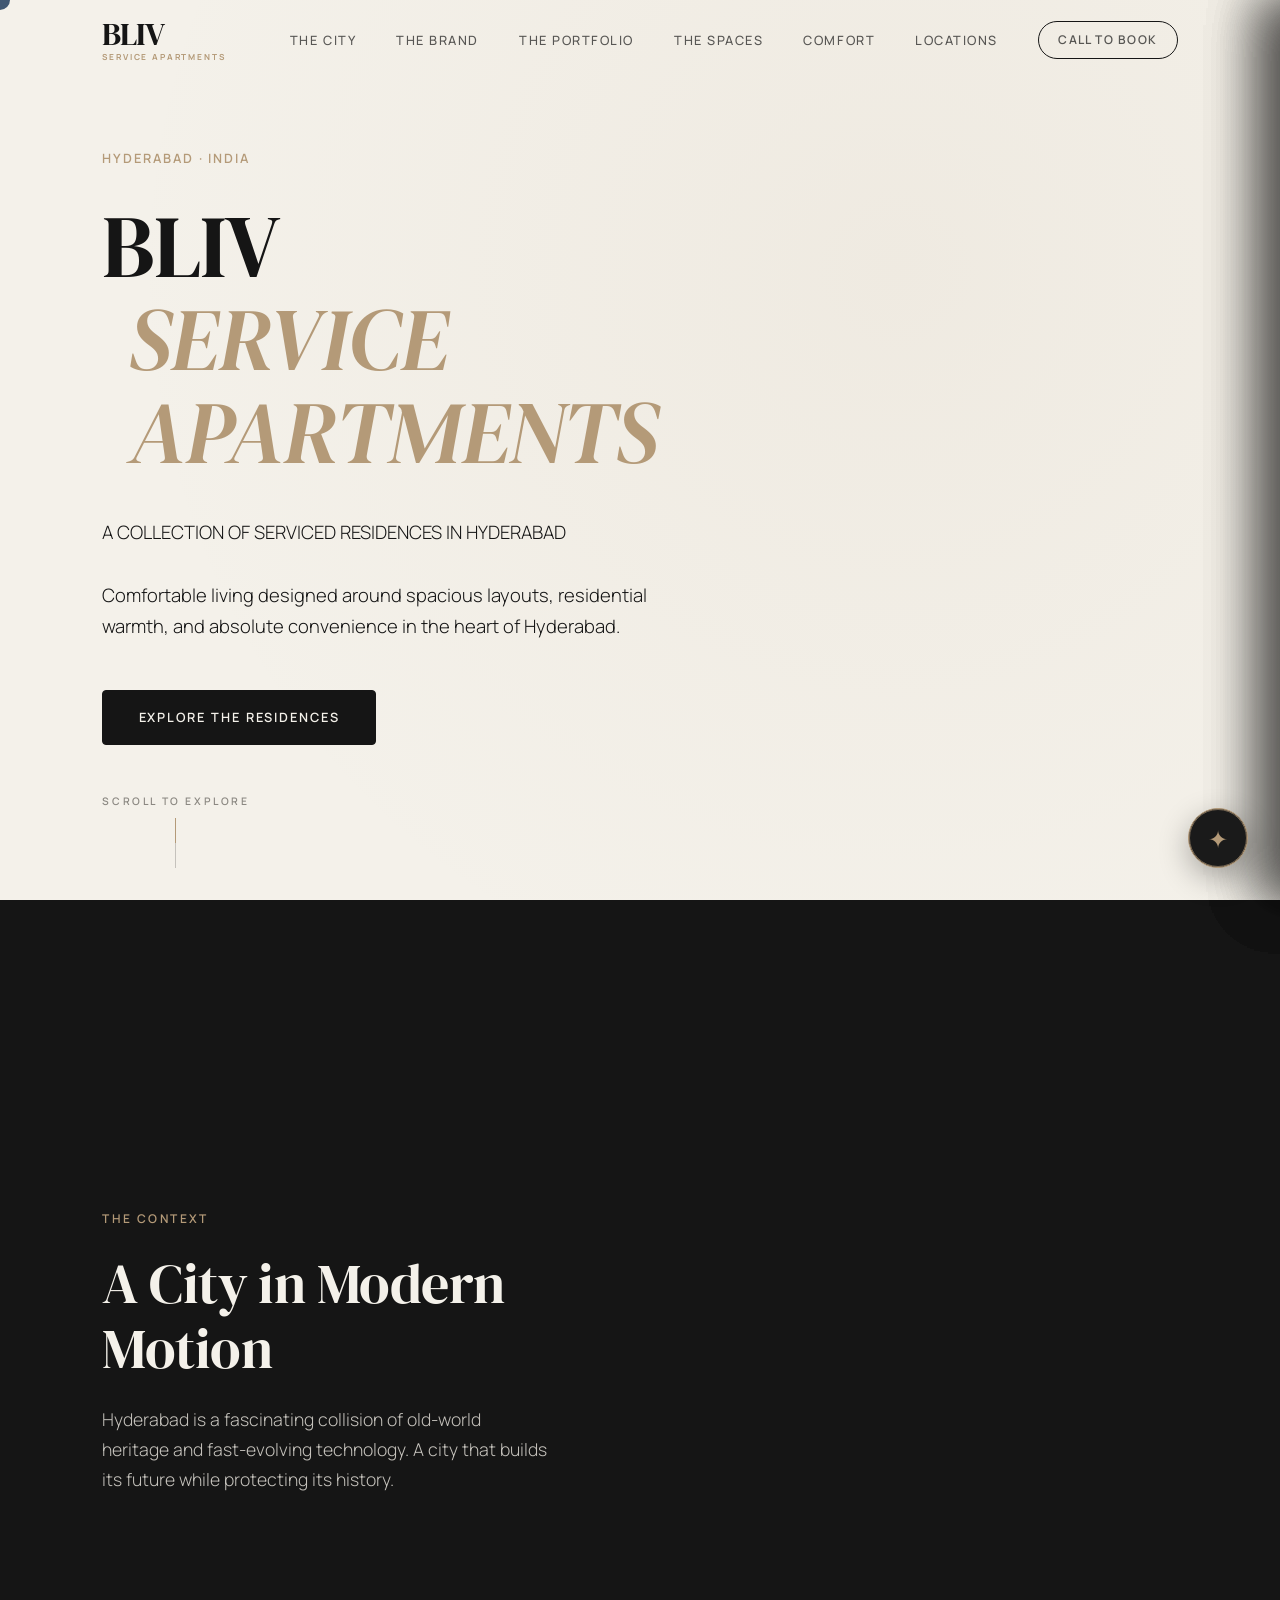
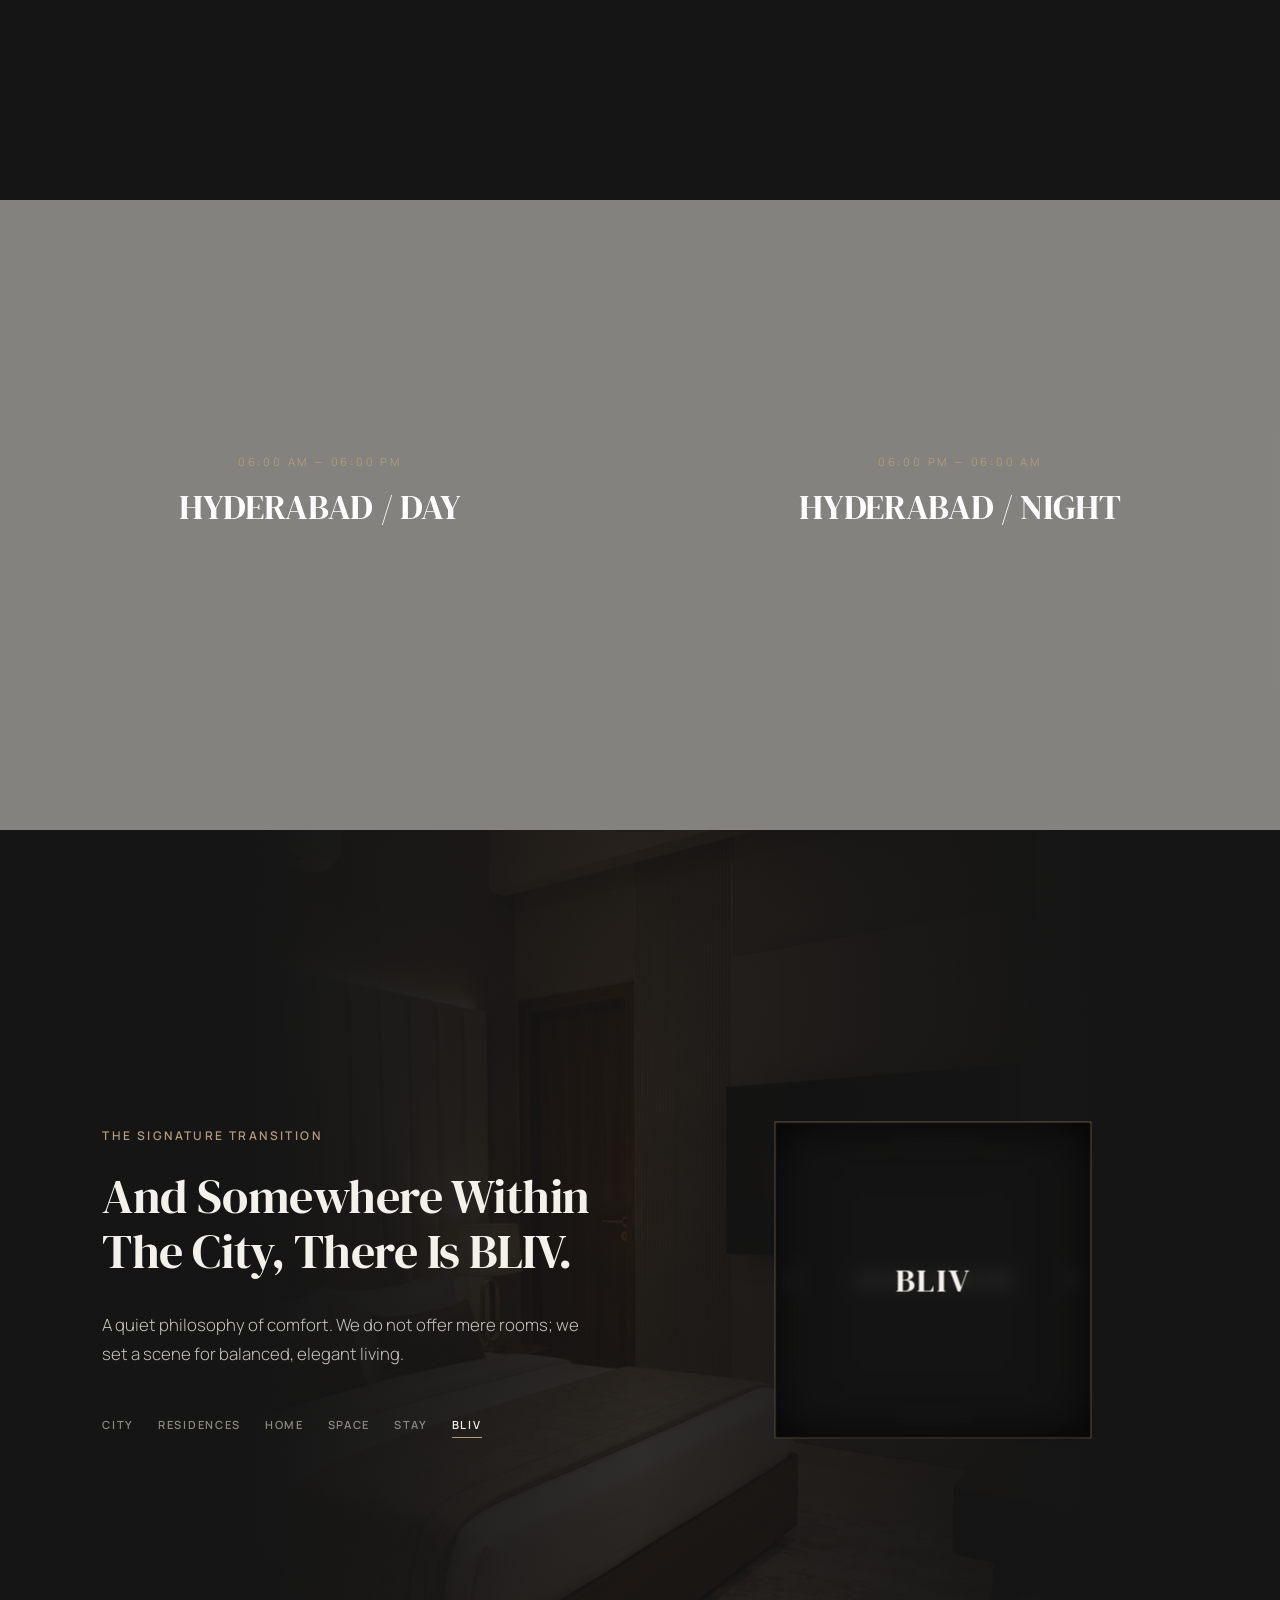
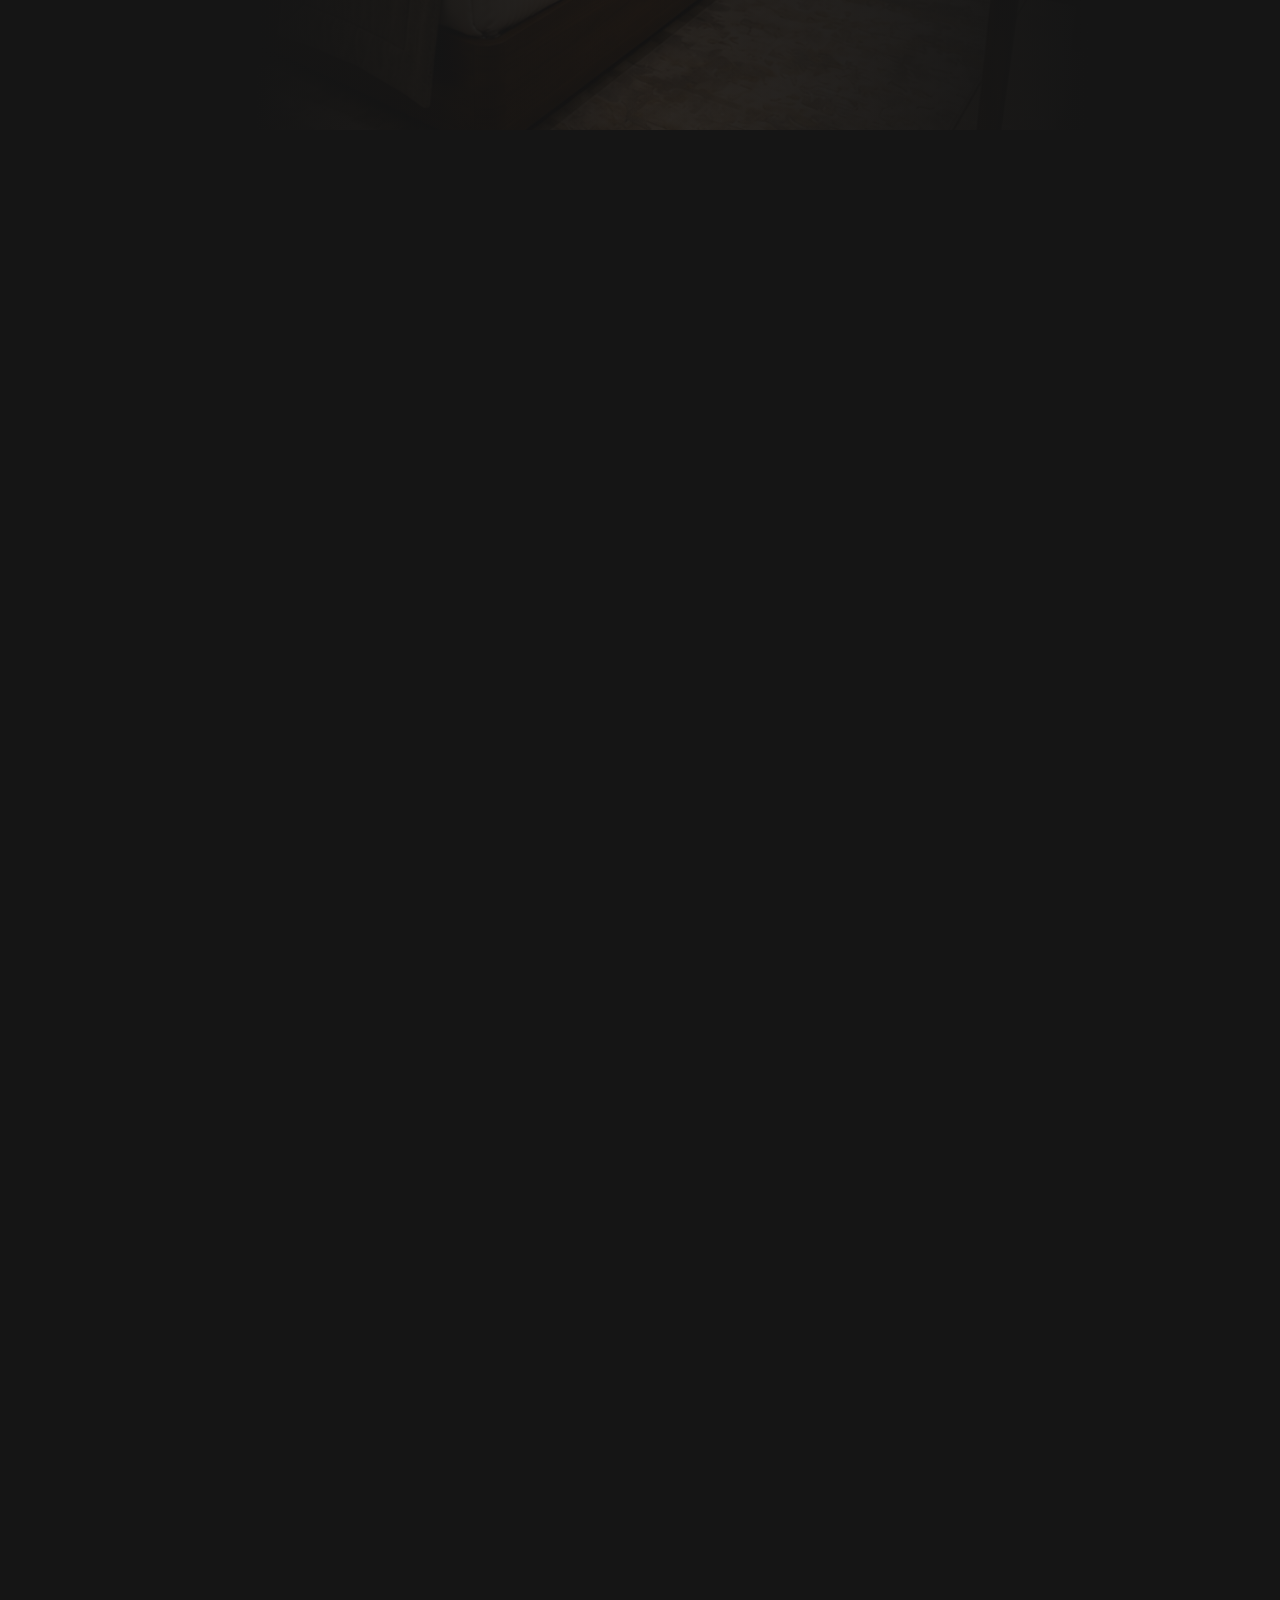
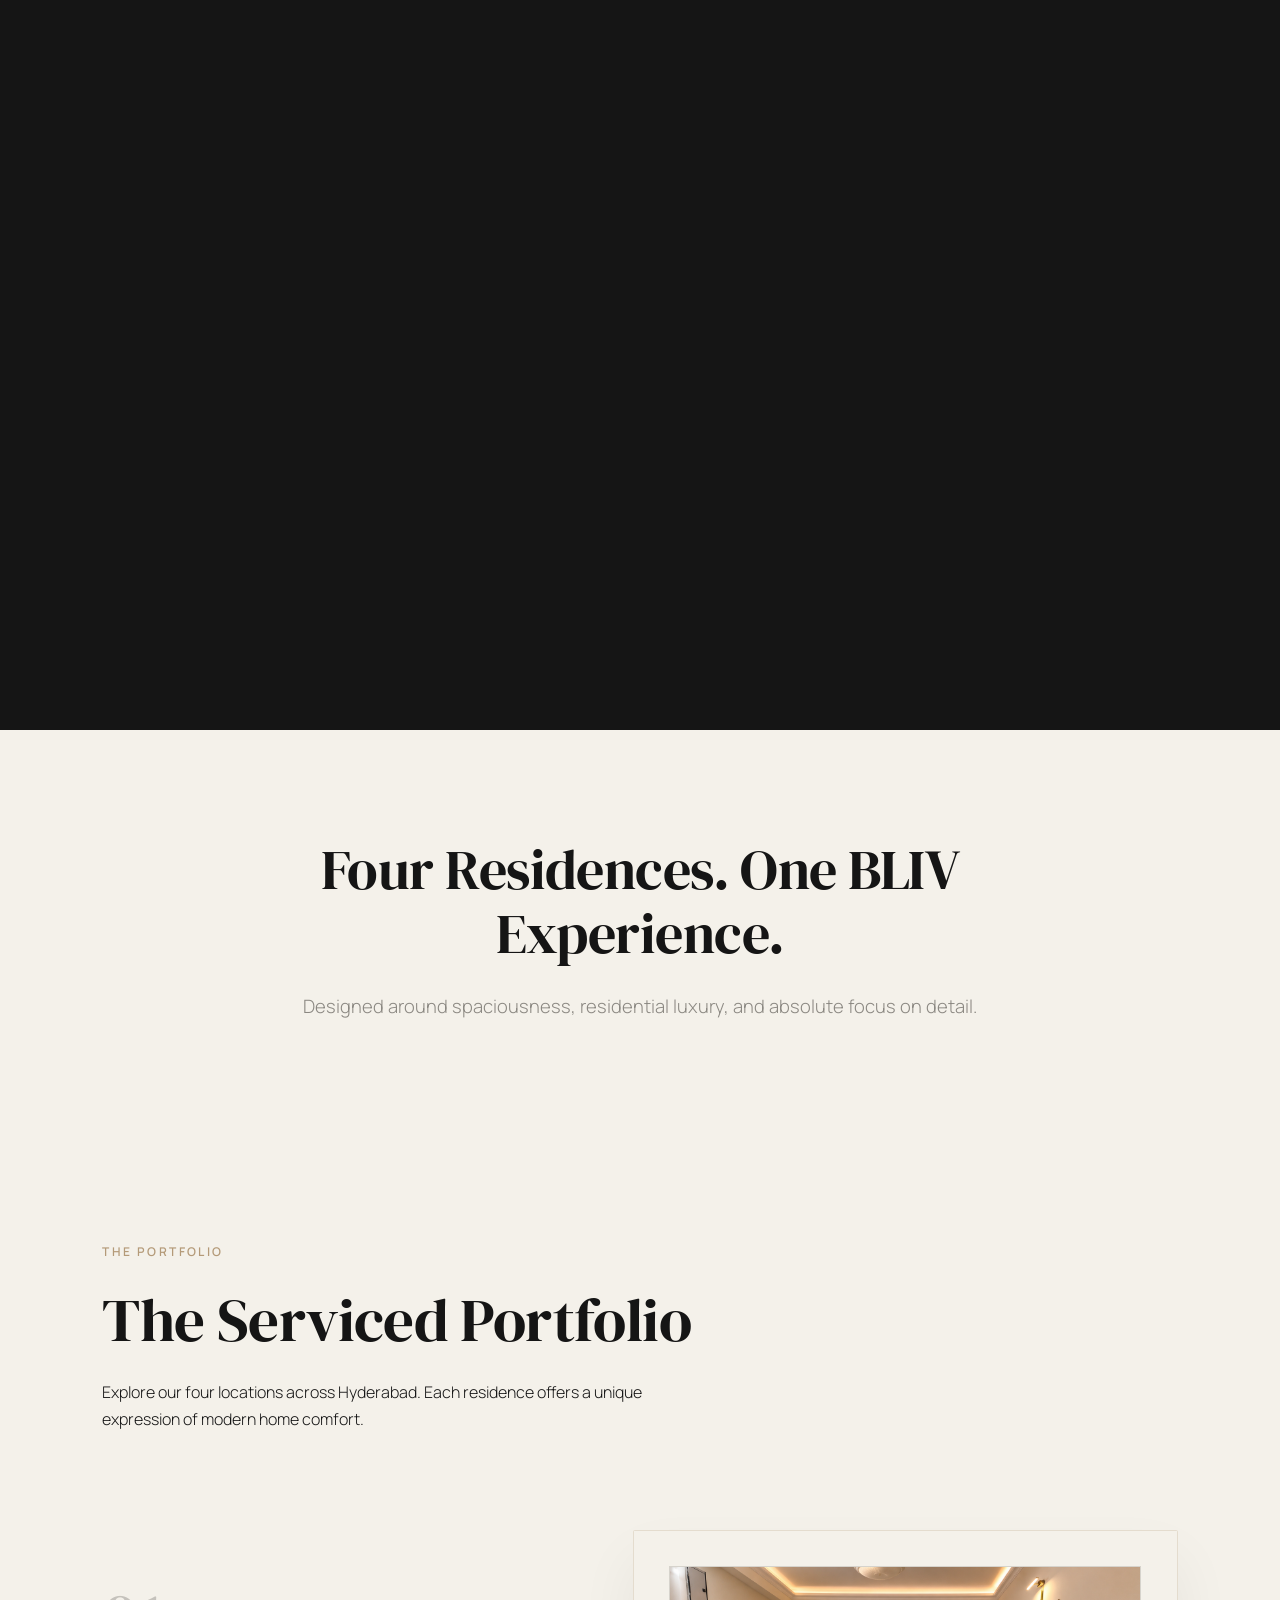
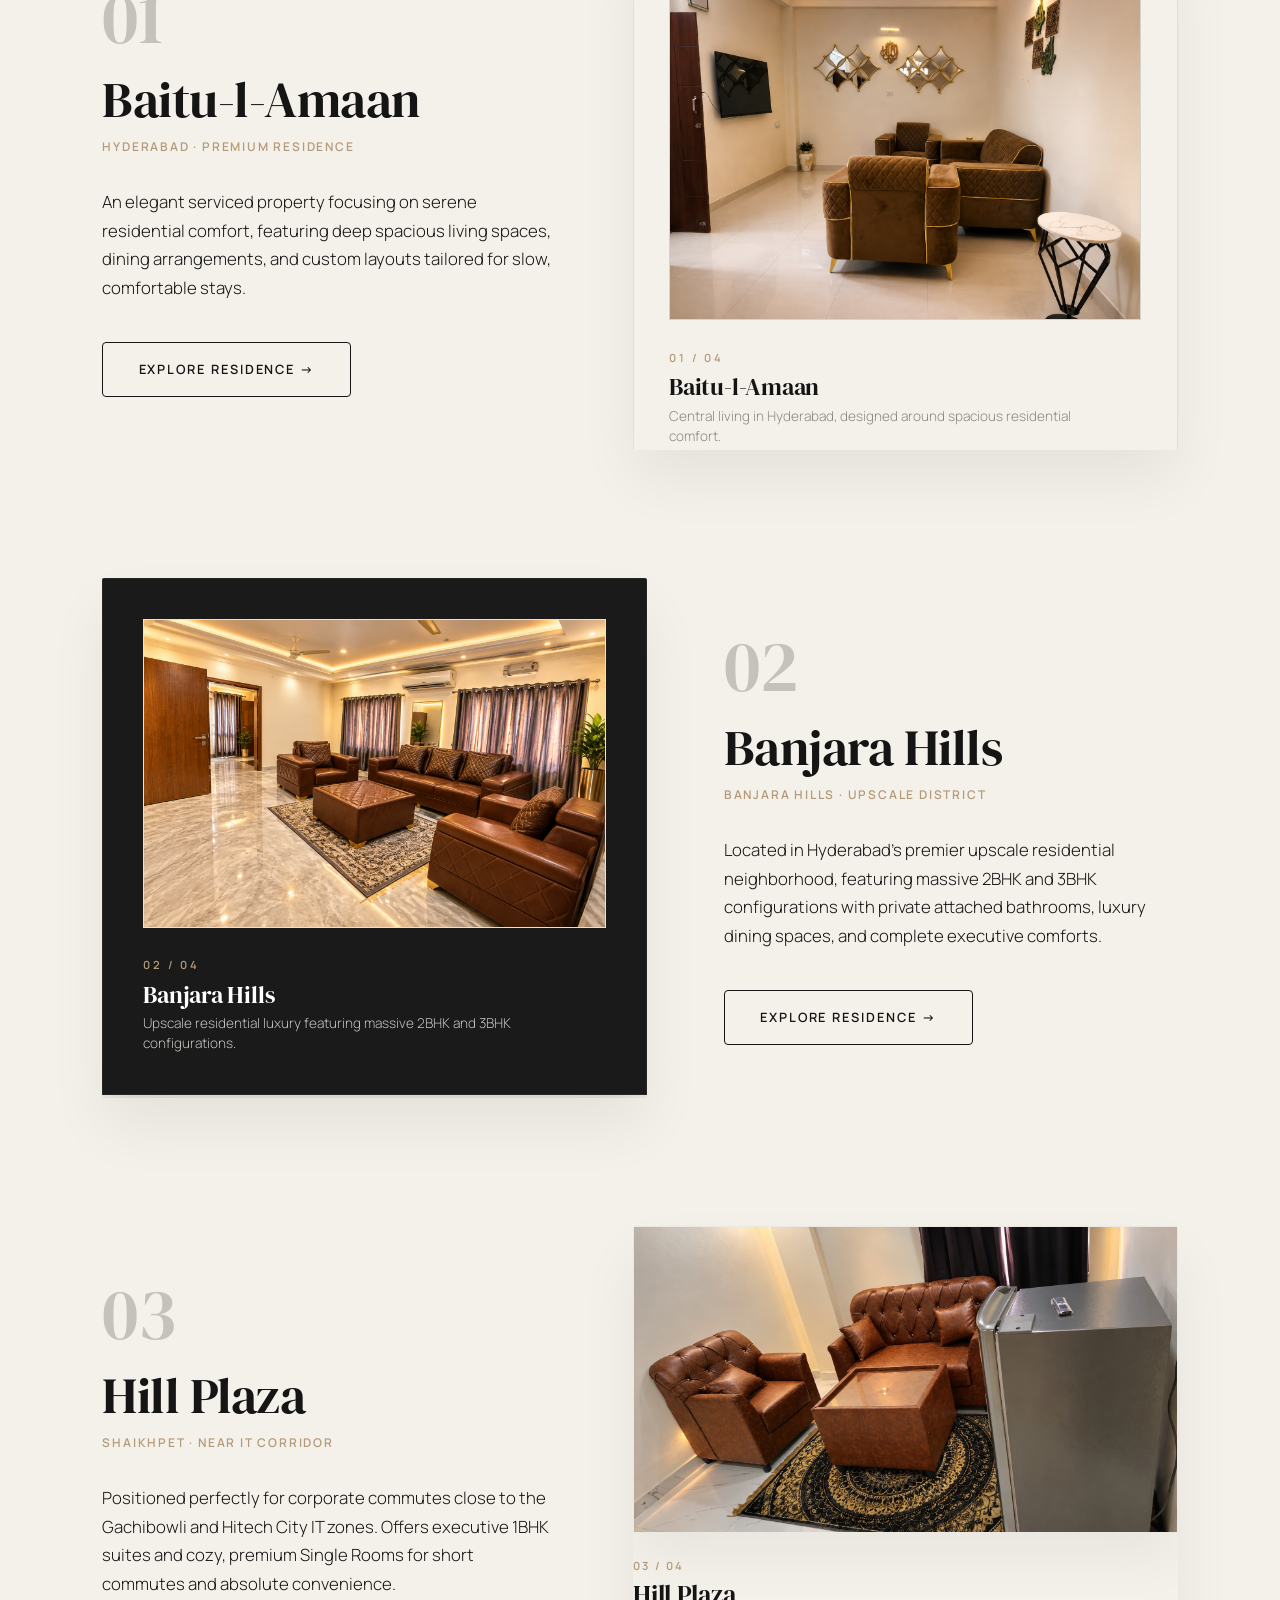
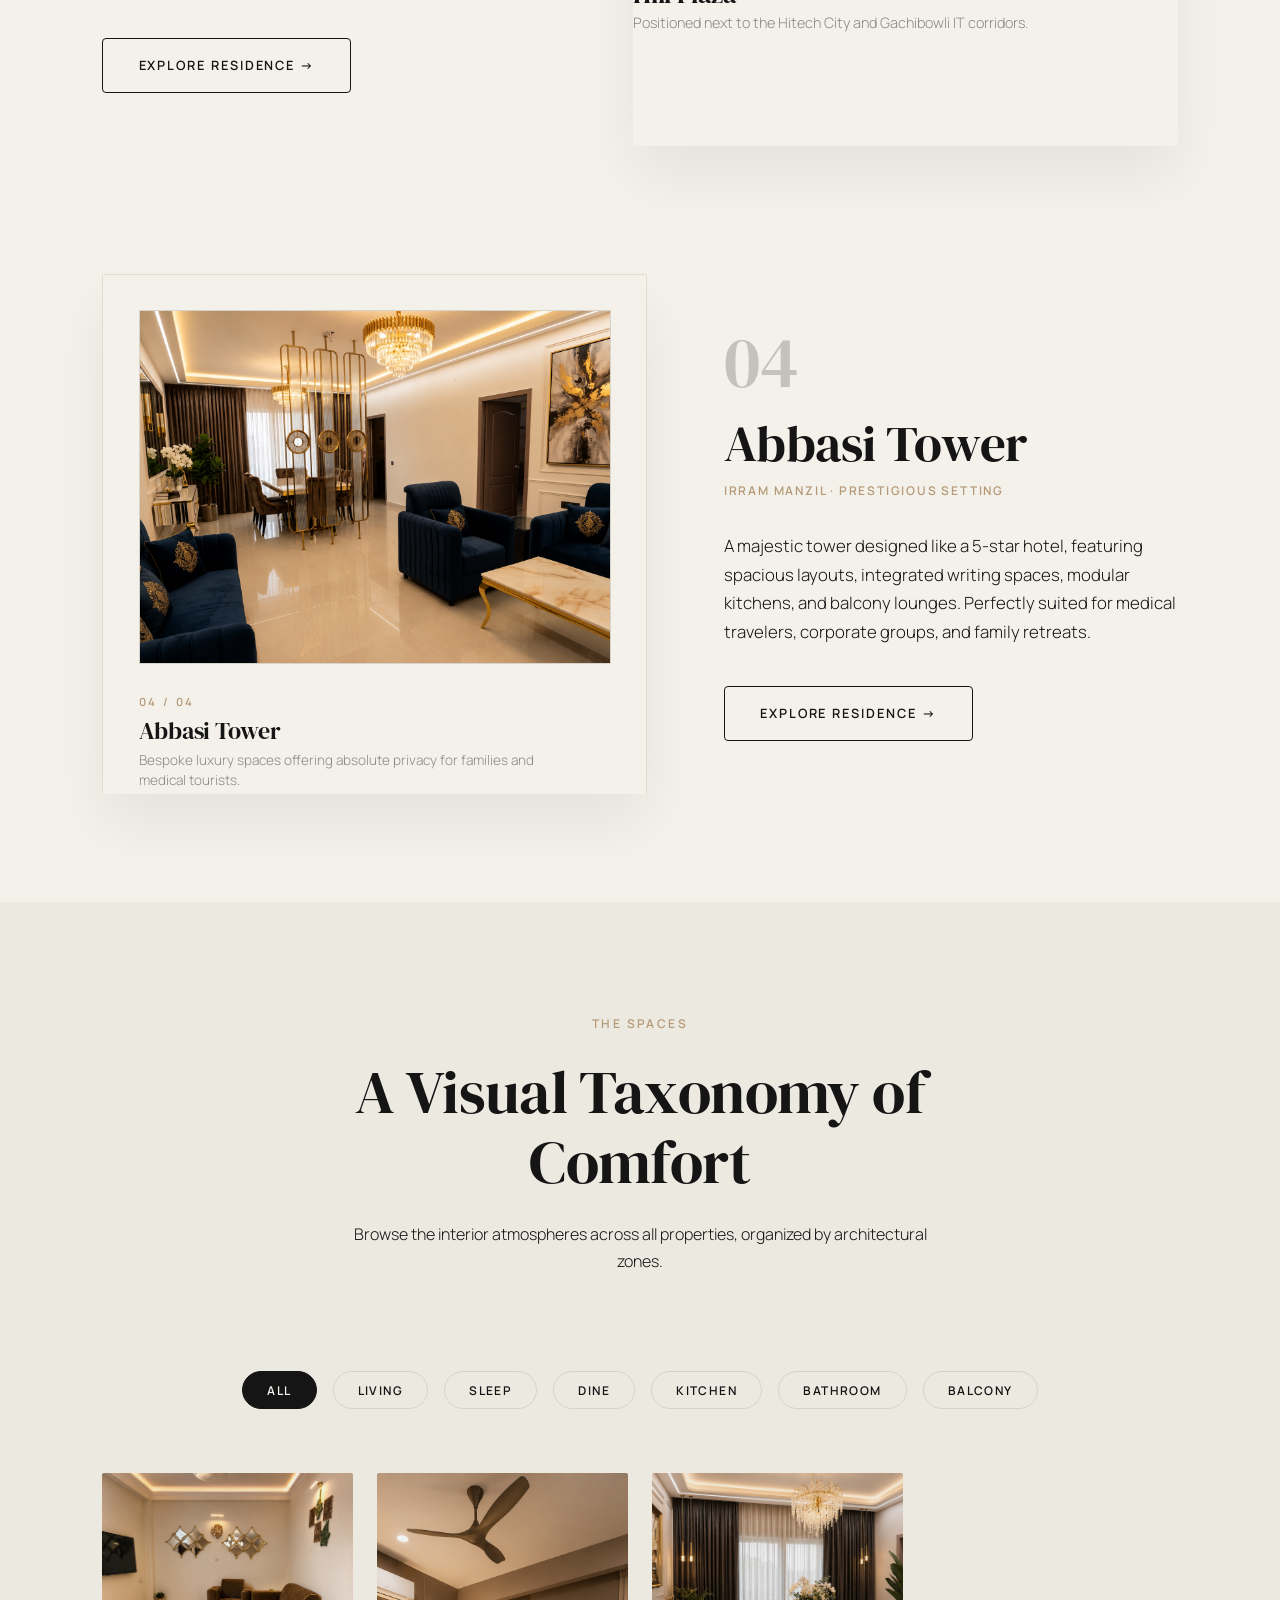
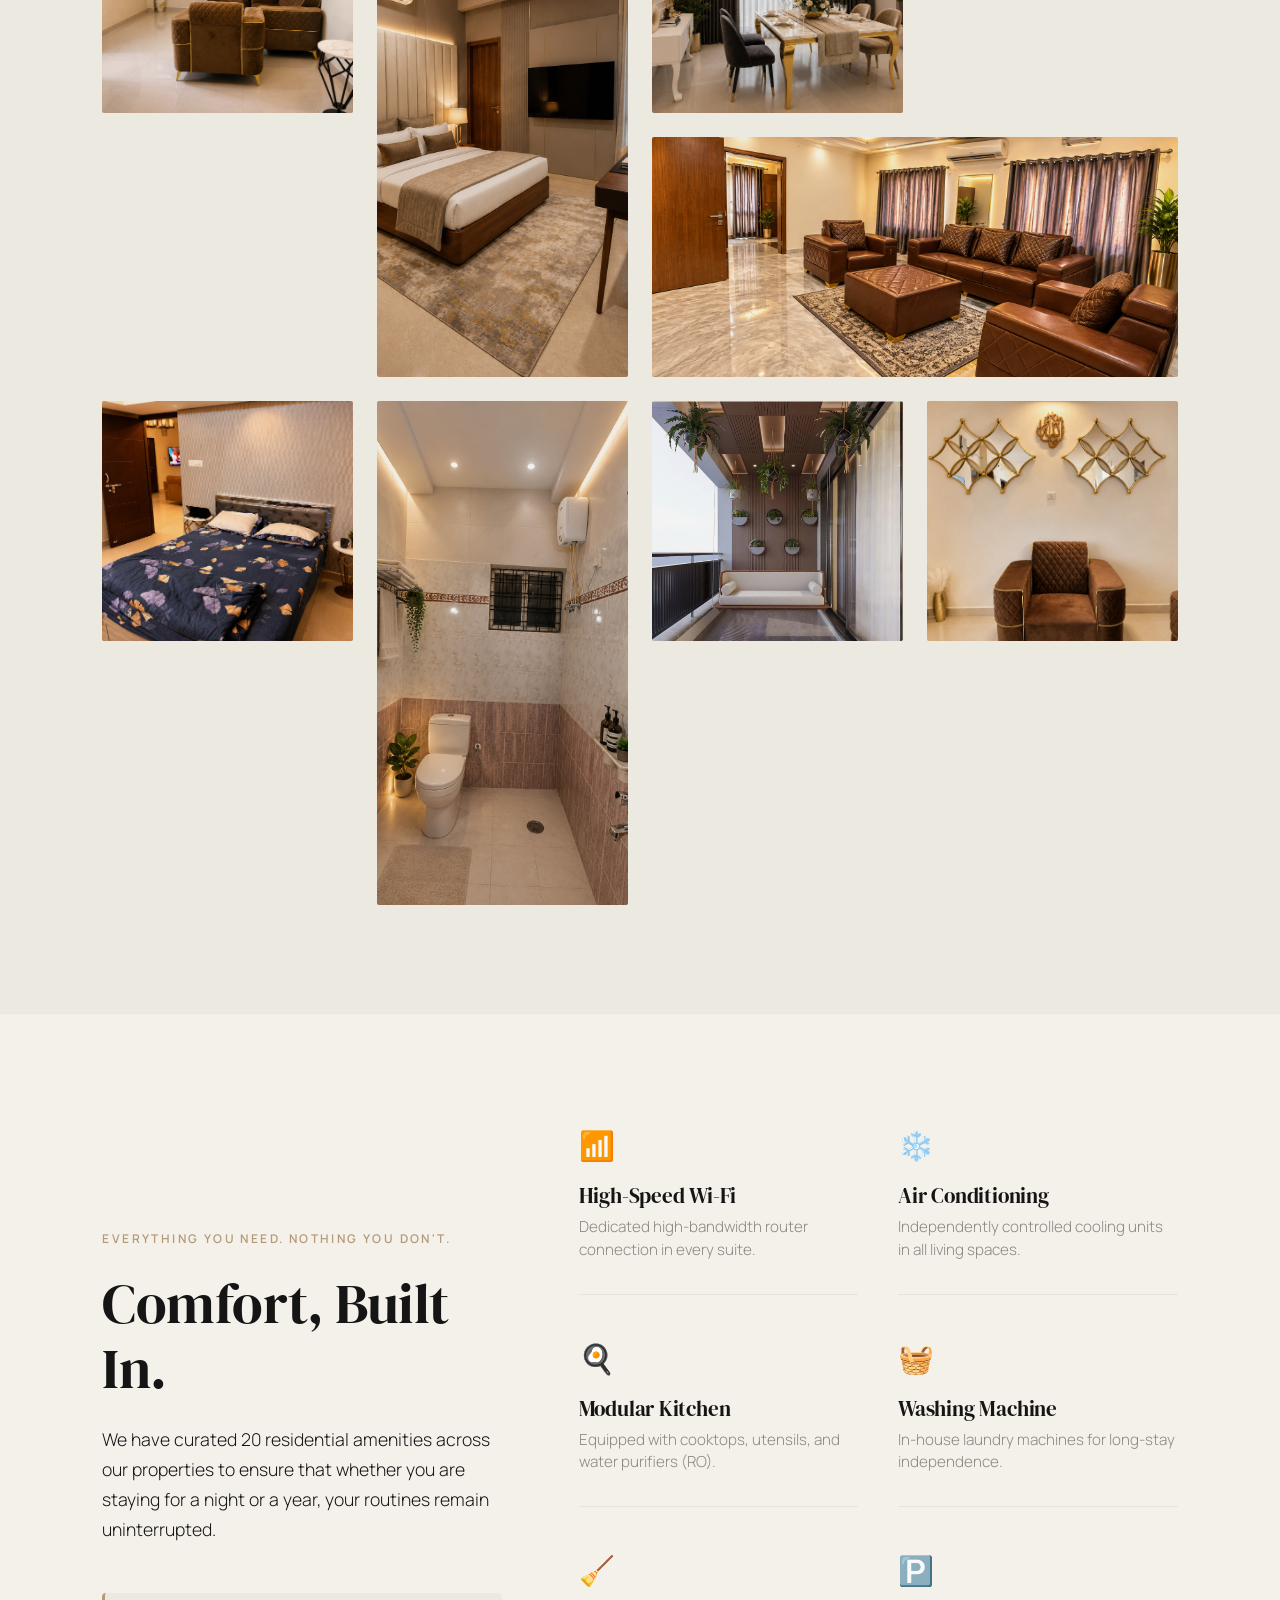
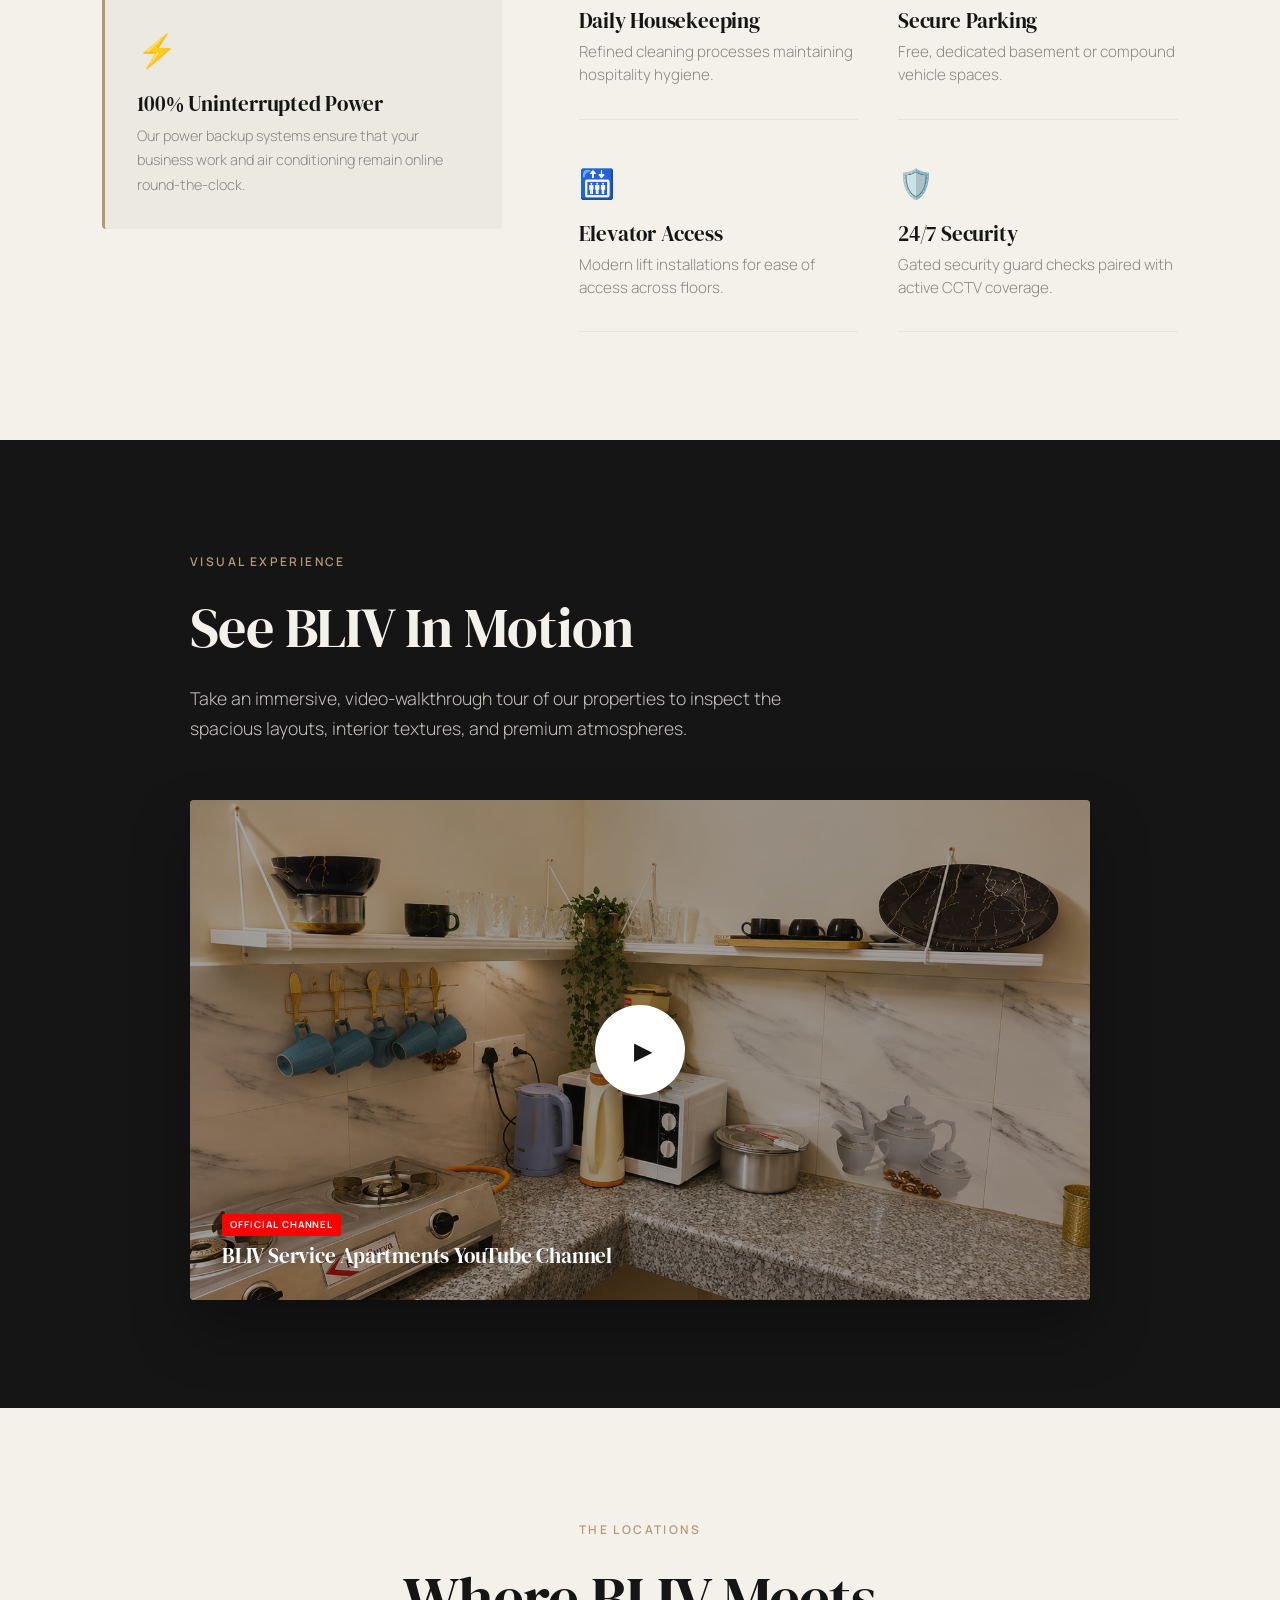
==== commit 61935c60: "feat: Integrate premium API-Free BLIV Concierge system" ====
--- a/index.html
+++ b/index.html
@@ -1079,5 +1079,13 @@
 
     <!-- Core Interactive Logic Script -->
     <script src="app.js"></script>
+    
+    <!-- Premium API-Free Chatbot Concierge System -->
+    <script src="data/chatbotConfig.js"></script>
+    <script src="data/properties.js"></script>
+    <script src="data/nearbyPlaces.js"></script>
+    <script src="data/faq.js"></script>
+    <script src="data/hyderabadGuide.js"></script>
+    <script src="concierge.js"></script>
 </body>
 </html>
--- a/style.css
+++ b/style.css
@@ -3130,4 +3130,409 @@
     }
 }
 
-
+/* ==========================================================================
+   19. BLIV Concierge Chatbot Widget Styles
+   ========================================================================== */
+.concierge-launcher {
+    position: fixed;
+    bottom: 2rem;
+    right: 2rem;
+    width: 60px;
+    height: 60px;
+    border-radius: 50%;
+    background-color: var(--color-charcoal-light);
+    border: 1px solid var(--color-sand);
+    color: var(--color-sand);
+    font-size: 1.5rem;
+    cursor: pointer;
+    z-index: 1800;
+    display: flex;
+    align-items: center;
+    justify-content: center;
+    box-shadow: 0 10px 30px rgba(0,0,0,0.3);
+    transition: var(--transition-fast);
+    outline: none;
+}
+
+.concierge-launcher:hover {
+    background-color: var(--color-sand);
+    color: var(--color-charcoal);
+    transform: scale(1.05);
+}
+
+.concierge-launcher:focus-visible {
+    box-shadow: 0 0 0 3px rgba(180, 154, 120, 0.4);
+}
+
+.concierge-launcher-pulse {
+    position: absolute;
+    width: 100%;
+    height: 100%;
+    border-radius: 50%;
+    border: 1px solid var(--color-sand);
+    opacity: 0.6;
+    animation: launcher-pulse-anim 2s infinite ease-out;
+    pointer-events: none;
+}
+
+@keyframes launcher-pulse-anim {
+    0% { transform: scale(1); opacity: 0.6; }
+    100% { transform: scale(1.4); opacity: 0; }
+}
+
+.concierge-panel {
+    position: fixed;
+    bottom: 6rem;
+    right: 2rem;
+    width: 380px;
+    height: 580px;
+    background-color: var(--color-charcoal);
+    border: 1px solid rgba(255, 255, 255, 0.08);
+    border-radius: 6px;
+    z-index: 1800;
+    display: flex;
+    flex-direction: column;
+    box-shadow: 0 15px 50px rgba(0,0,0,0.4);
+    opacity: 0;
+    transform: translateY(20px);
+    pointer-events: none;
+    transition: opacity 0.4s ease, transform 0.4s ease;
+    overflow: hidden;
+}
+
+.concierge-panel.active {
+    opacity: 1;
+    transform: translateY(0);
+    pointer-events: all;
+}
+
+.concierge-header {
+    background-color: var(--color-charcoal-light);
+    border-bottom: 1px solid rgba(255, 255, 255, 0.05);
+    padding: 1.2rem;
+    display: flex;
+    justify-content: space-between;
+    align-items: center;
+}
+
+.concierge-brand-title {
+    font-family: var(--font-display);
+    font-size: 1.25rem;
+    color: var(--color-white);
+    letter-spacing: 0.05em;
+    line-height: 1.2;
+}
+
+.concierge-brand-tagline {
+    font-size: 0.7rem;
+    color: var(--color-grey-light);
+    letter-spacing: 0.05em;
+    margin-top: 0.1rem;
+    font-weight: 400;
+}
+
+.concierge-close-btn {
+    background: transparent;
+    border: none;
+    color: var(--color-grey-light);
+    font-size: 1.2rem;
+    cursor: pointer;
+    padding: 0.2rem;
+    transition: var(--transition-fast);
+}
+
+.concierge-close-btn:hover {
+    color: var(--color-sand);
+}
+
+.concierge-chat-body {
+    flex: 1;
+    overflow-y: auto;
+    padding: 1.2rem;
+    display: flex;
+    flex-direction: column;
+    gap: 1rem;
+    scroll-behavior: smooth;
+}
+
+.concierge-msg {
+    max-width: 85%;
+    padding: 0.8rem 1rem;
+    border-radius: 4px;
+    font-size: 0.85rem;
+    line-height: 1.5;
+    animation: msg-fade-in 0.3s ease forwards;
+    opacity: 0;
+    transform: translateY(5px);
+}
+
+@keyframes msg-fade-in {
+    to { opacity: 1; transform: translateY(0); }
+}
+
+.concierge-msg.bot {
+    background-color: rgba(255, 255, 255, 0.03);
+    color: var(--color-ivory);
+    align-self: flex-start;
+    border-left: 2px solid var(--color-sand);
+}
+
+.concierge-msg.user {
+    background-color: var(--color-sand);
+    color: var(--color-charcoal);
+    align-self: flex-end;
+}
+
+.concierge-msg p {
+    color: inherit;
+    font-weight: 400;
+}
+
+.concierge-typing {
+    align-self: flex-start;
+    background-color: rgba(255,255,255,0.02);
+    color: var(--color-grey);
+    font-size: 0.75rem;
+    padding: 0.5rem 1rem;
+    border-radius: 4px;
+    font-style: italic;
+    border-left: 2px solid rgba(180, 154, 120, 0.3);
+}
+
+.concierge-quick-replies-container {
+    padding: 0 1.2rem 0.5rem 1.2rem;
+    display: flex;
+    flex-wrap: wrap;
+    gap: 0.5rem;
+}
+
+.concierge-reply-btn {
+    background: transparent;
+    border: 1px solid rgba(255, 255, 255, 0.15);
+    color: var(--color-grey-light);
+    padding: 0.5rem 0.8rem;
+    font-size: 0.75rem;
+    font-weight: 500;
+    letter-spacing: 0.03em;
+    border-radius: 2px;
+    cursor: pointer;
+    transition: var(--transition-fast);
+}
+
+.concierge-reply-btn:hover {
+    border-color: var(--color-sand);
+    color: var(--color-sand);
+    background-color: rgba(180, 154, 120, 0.05);
+}
+
+.concierge-input-area {
+    border-top: 1px solid rgba(255, 255, 255, 0.05);
+    padding: 0.8rem 1.2rem;
+    display: flex;
+    gap: 0.5rem;
+    background-color: var(--color-charcoal-light);
+}
+
+.concierge-input {
+    flex: 1;
+    background: rgba(255, 255, 255, 0.03);
+    border: 1px solid rgba(255, 255, 255, 0.08);
+    color: var(--color-ivory);
+    padding: 0.7rem 1rem;
+    font-size: 0.85rem;
+    border-radius: 2px;
+    outline: none;
+    font-family: var(--font-body);
+    transition: var(--transition-fast);
+}
+
+.concierge-input:focus {
+    border-color: var(--color-sand);
+}
+
+.concierge-send-btn {
+    background-color: transparent;
+    border: 1px solid rgba(255, 255, 255, 0.1);
+    color: var(--color-grey-light);
+    width: 40px;
+    height: 40px;
+    border-radius: 2px;
+    cursor: pointer;
+    display: flex;
+    align-items: center;
+    justify-content: center;
+    font-size: 0.9rem;
+    transition: var(--transition-fast);
+}
+
+.concierge-send-btn:hover {
+    border-color: var(--color-sand);
+    color: var(--color-sand);
+    background-color: rgba(180, 154, 120, 0.05);
+}
+
+/* Property cards in chat */
+.chat-property-cards {
+    display: flex;
+    flex-direction: column;
+    gap: 0.8rem;
+    width: 100%;
+}
+
+.chat-property-card {
+    background-color: rgba(255, 255, 255, 0.02);
+    border: 1px solid rgba(255, 255, 255, 0.05);
+    border-radius: 4px;
+    padding: 1rem;
+    display: flex;
+    flex-direction: column;
+    gap: 0.5rem;
+}
+
+.chat-property-card h4 {
+    font-size: 1rem;
+    color: var(--color-white);
+}
+
+.chat-property-card .prop-subtitle {
+    font-size: 0.75rem;
+    color: var(--color-sand);
+    letter-spacing: 0.05em;
+    text-transform: uppercase;
+}
+
+.chat-property-card p {
+    font-size: 0.75rem;
+    color: var(--color-grey-light);
+    line-height: 1.4;
+}
+
+.chat-property-card .prop-actions {
+    display: flex;
+    gap: 0.5rem;
+    margin-top: 0.3rem;
+}
+
+.chat-property-card .prop-btn {
+    text-decoration: none;
+    font-size: 0.7rem;
+    font-weight: 700;
+    letter-spacing: 0.05em;
+    text-transform: uppercase;
+    color: var(--color-sand);
+    border: 1px solid rgba(180, 154, 120, 0.3);
+    padding: 0.4rem 0.8rem;
+    border-radius: 2px;
+    text-align: center;
+    flex: 1;
+    transition: var(--transition-fast);
+}
+
+.chat-property-card .prop-btn:hover {
+    background-color: var(--color-sand);
+    color: var(--color-charcoal);
+    border-color: var(--color-sand);
+}
+
+/* Chat flow forms */
+.chat-date-picker-row {
+    display: flex;
+    gap: 0.5rem;
+    width: 100%;
+}
+
+.chat-date-input {
+    flex: 1;
+    background: rgba(255, 255, 255, 0.03);
+    border: 1px solid rgba(255, 255, 255, 0.08);
+    color: var(--color-ivory);
+    padding: 0.5rem;
+    font-size: 0.8rem;
+    outline: none;
+    border-radius: 2px;
+}
+
+.chat-date-input:focus {
+    border-color: var(--color-sand);
+}
+
+.chat-form-btn {
+    background-color: var(--color-sand);
+    color: var(--color-charcoal);
+    border: 1px solid var(--color-sand);
+    padding: 0.5rem 1rem;
+    font-size: 0.75rem;
+    font-weight: 700;
+    border-radius: 2px;
+    cursor: pointer;
+    transition: var(--transition-fast);
+}
+
+.chat-form-btn:hover {
+    background-color: transparent;
+    color: var(--color-sand);
+}
+
+/* Summary Card */
+.chat-summary-card {
+    background-color: rgba(180, 154, 120, 0.05);
+    border: 1px solid rgba(180, 154, 120, 0.2);
+    border-radius: 4px;
+    padding: 1rem;
+    font-size: 0.8rem;
+    width: 100%;
+}
+
+.chat-summary-title {
+    font-weight: 700;
+    letter-spacing: 0.05em;
+    color: var(--color-sand);
+    border-bottom: 1px solid rgba(180, 154, 120, 0.2);
+    padding-bottom: 0.4rem;
+    margin-bottom: 0.6rem;
+    text-transform: uppercase;
+}
+
+.chat-summary-item {
+    display: flex;
+    justify-content: space-between;
+    margin-bottom: 0.4rem;
+}
+
+.chat-summary-item span:first-child {
+    color: var(--color-grey-light);
+}
+
+.chat-summary-item span:last-child {
+    font-weight: 500;
+    color: var(--color-white);
+}
+
+/* Responsive Overrides */
+@media (max-width: 768px) {
+    .concierge-launcher {
+        bottom: 1.5rem;
+        right: 1.5rem;
+        width: 55px;
+        height: 55px;
+    }
+    
+    .concierge-panel {
+        bottom: 0;
+        right: 0;
+        width: 100%;
+        height: 85%;
+        border-radius: 8px 8px 0 0;
+        border-bottom: none;
+        border-left: none;
+        border-right: none;
+    }
+    
+    /* Ensure the body overflow doesn't scroll when sheet is active */
+    body.concierge-active {
+        overflow: hidden;
+    }
+}
+
+
+
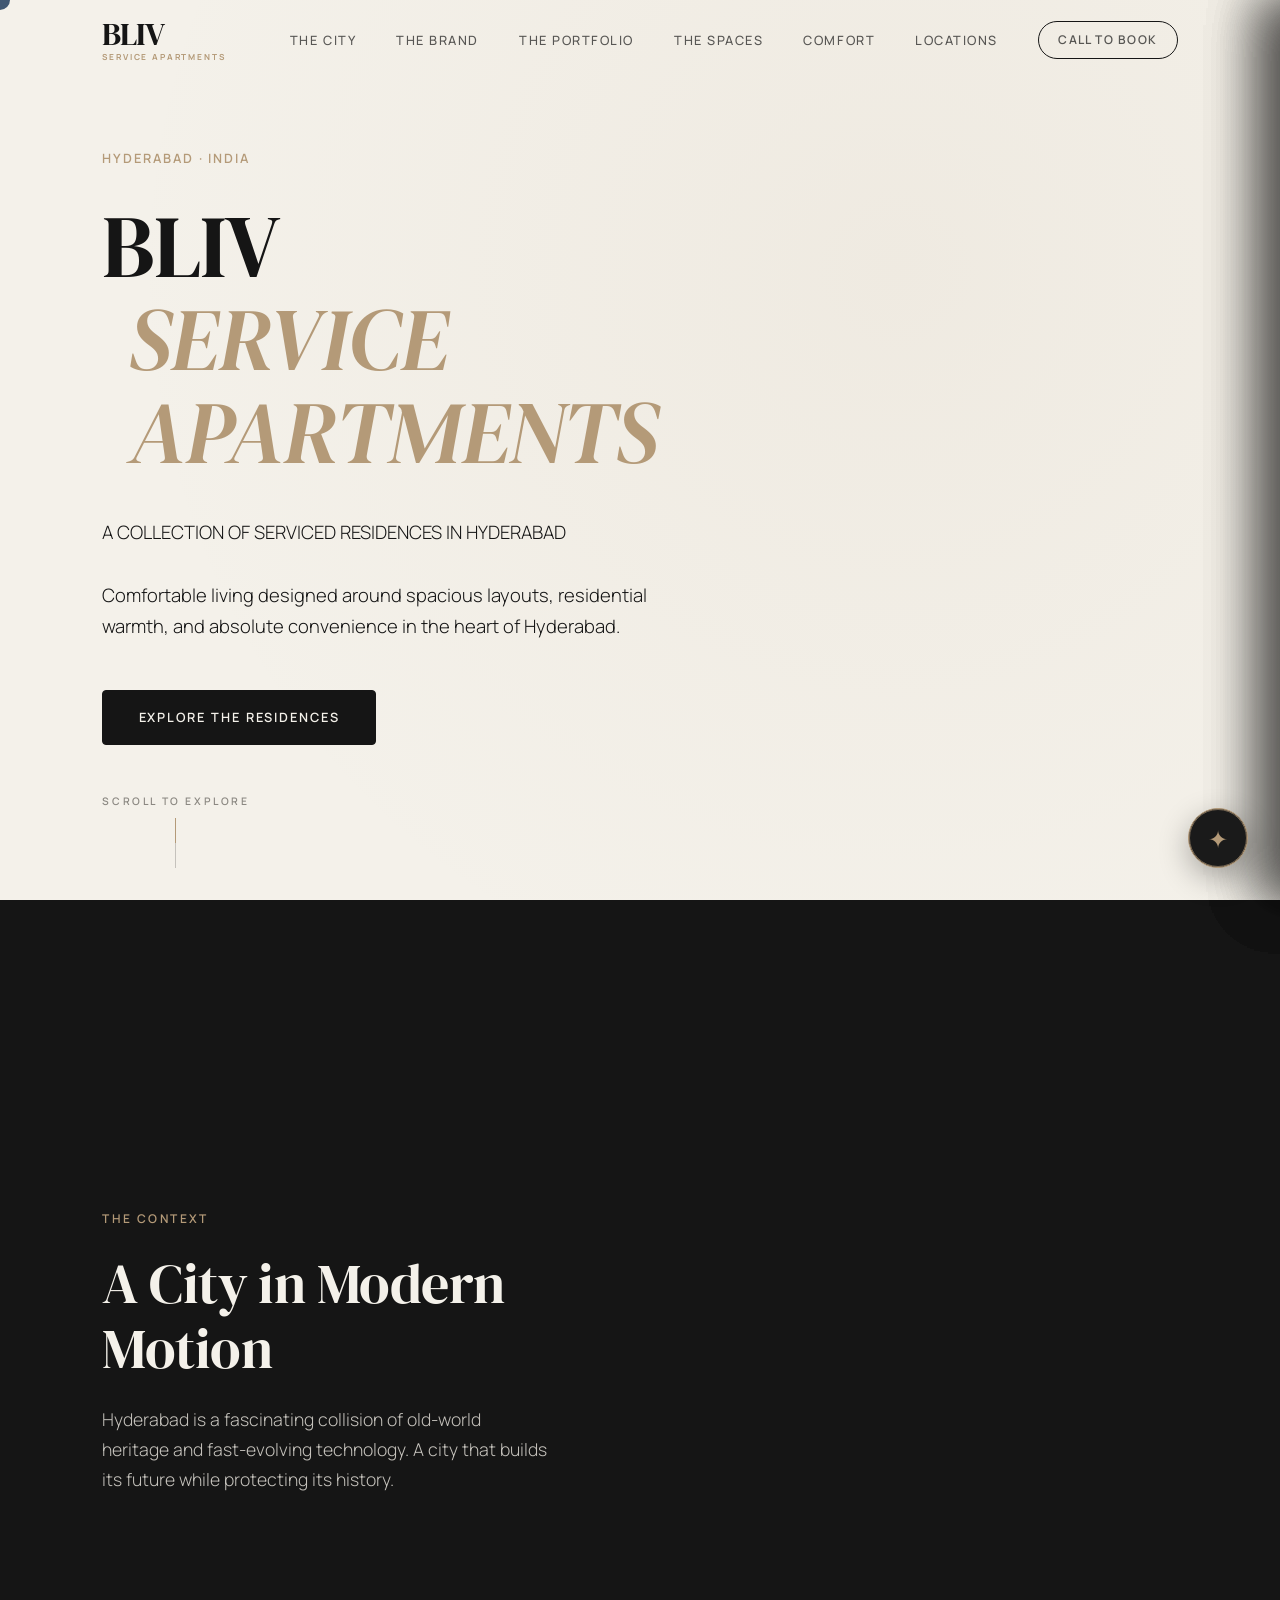
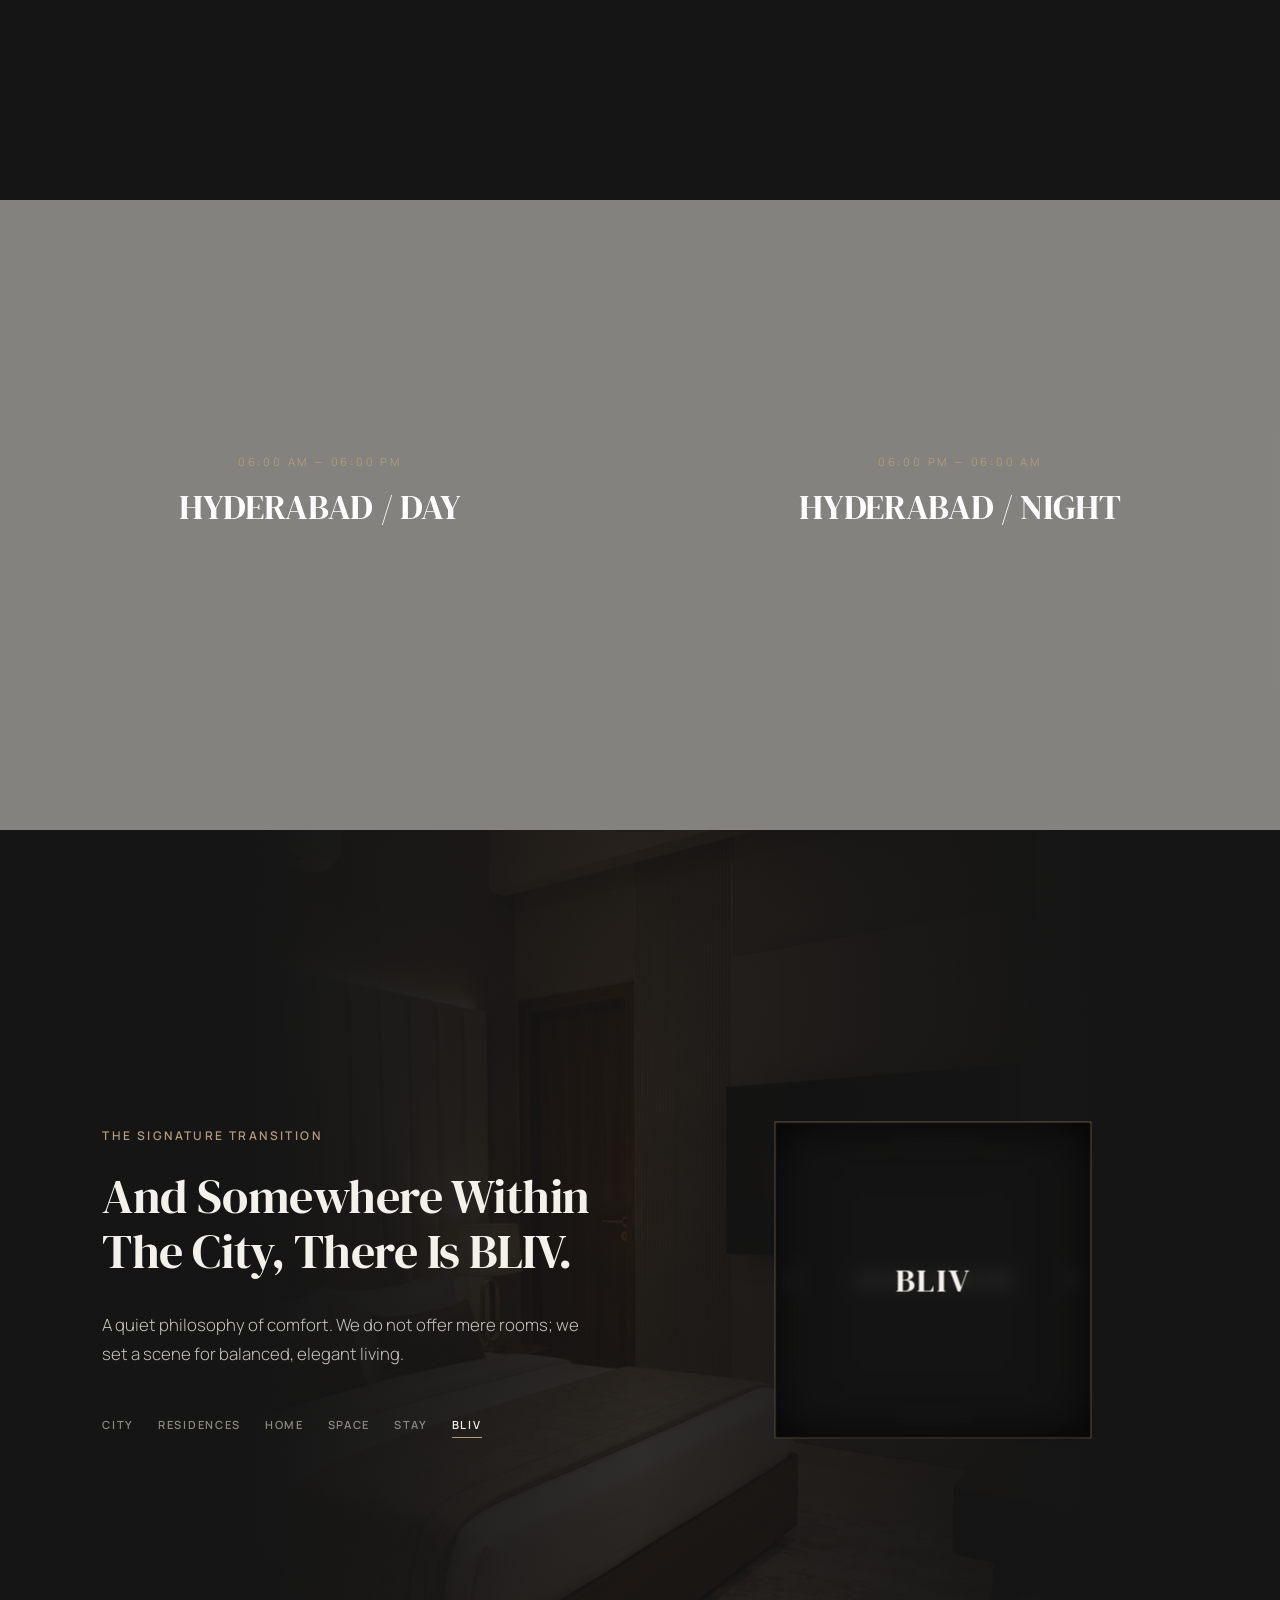
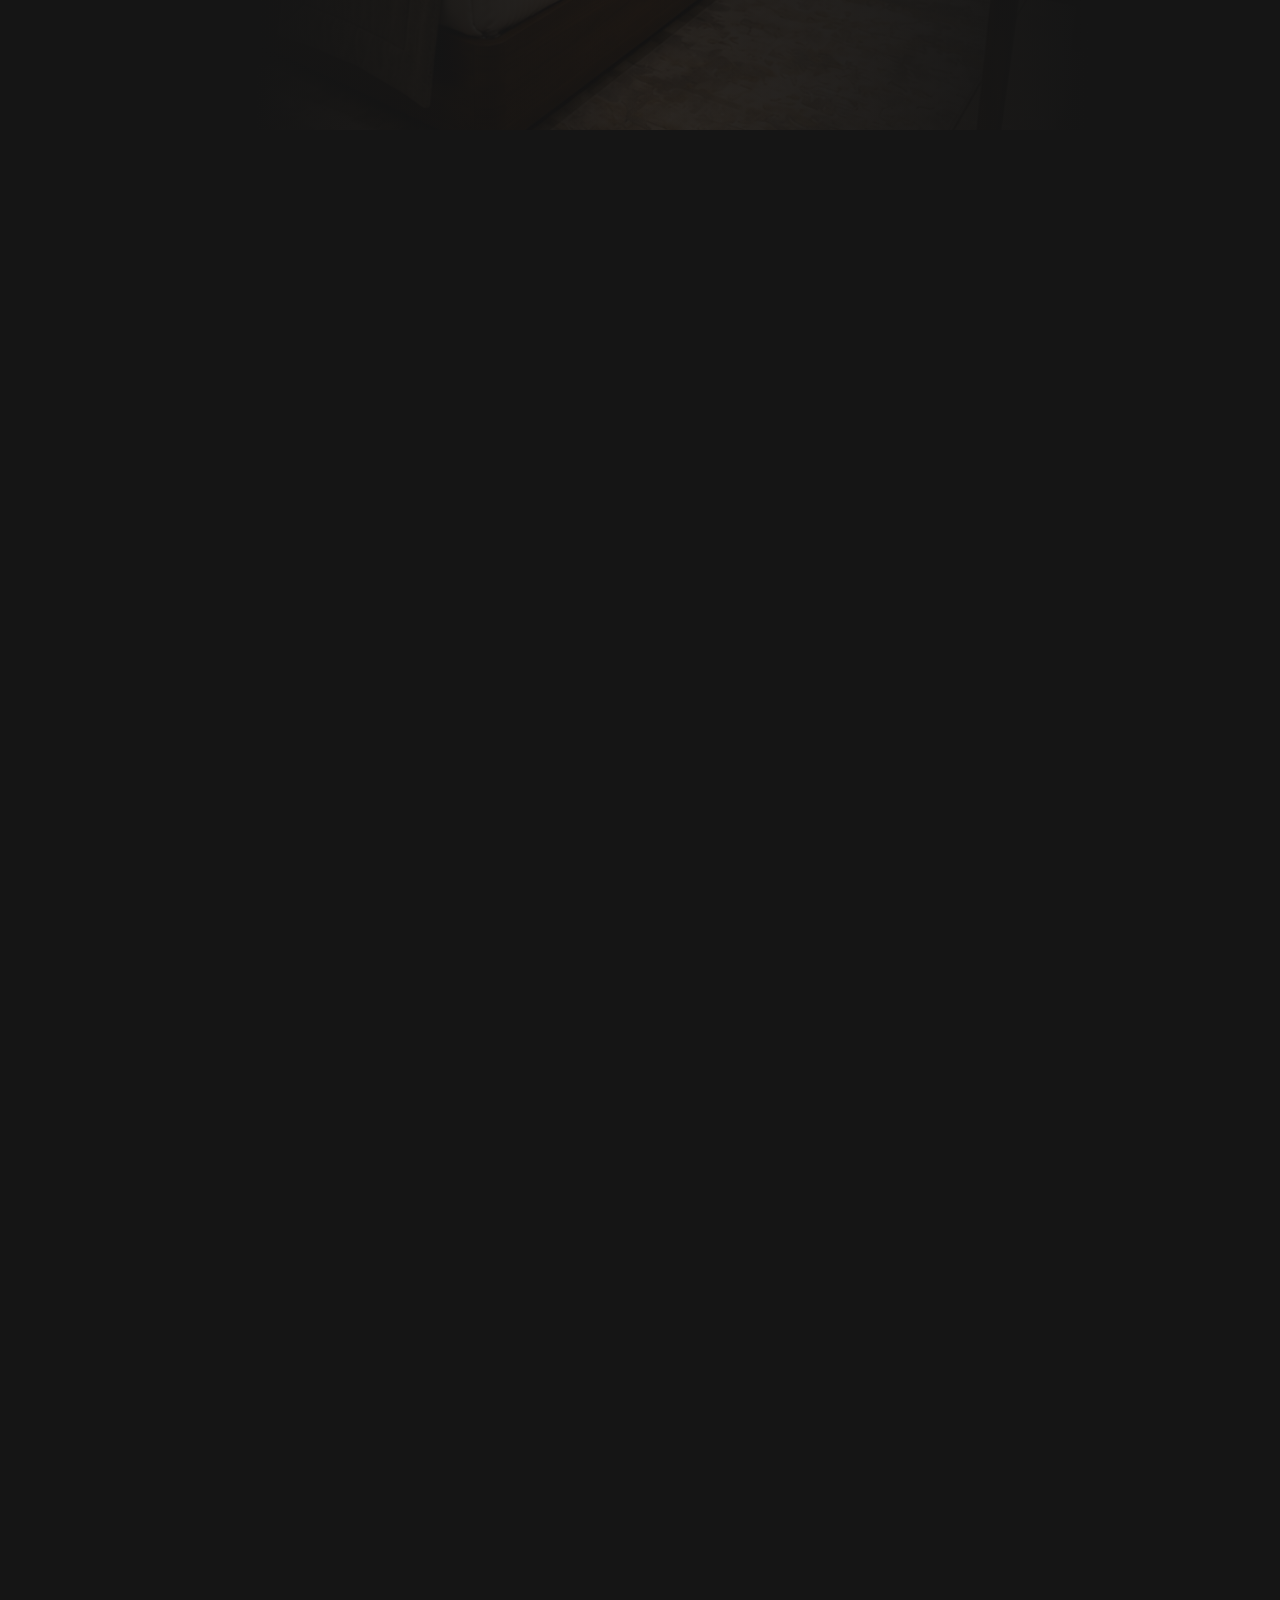
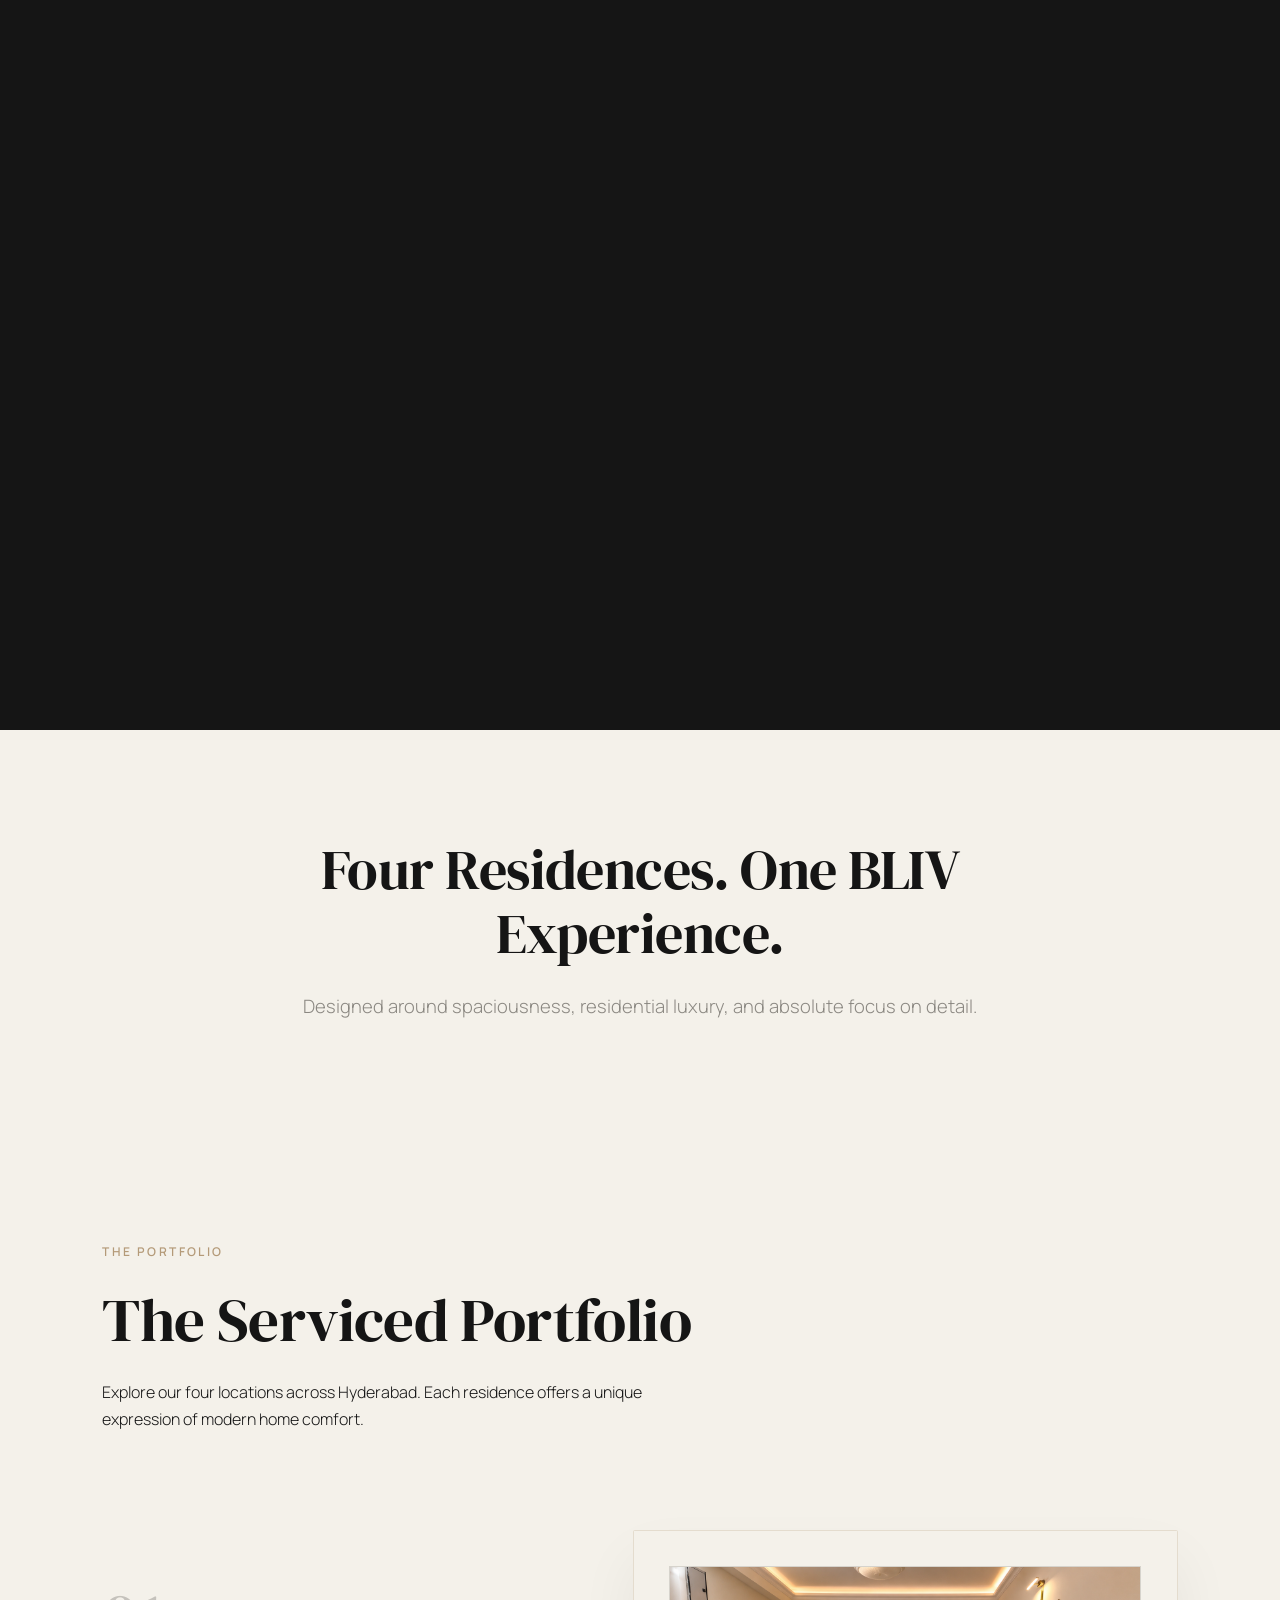
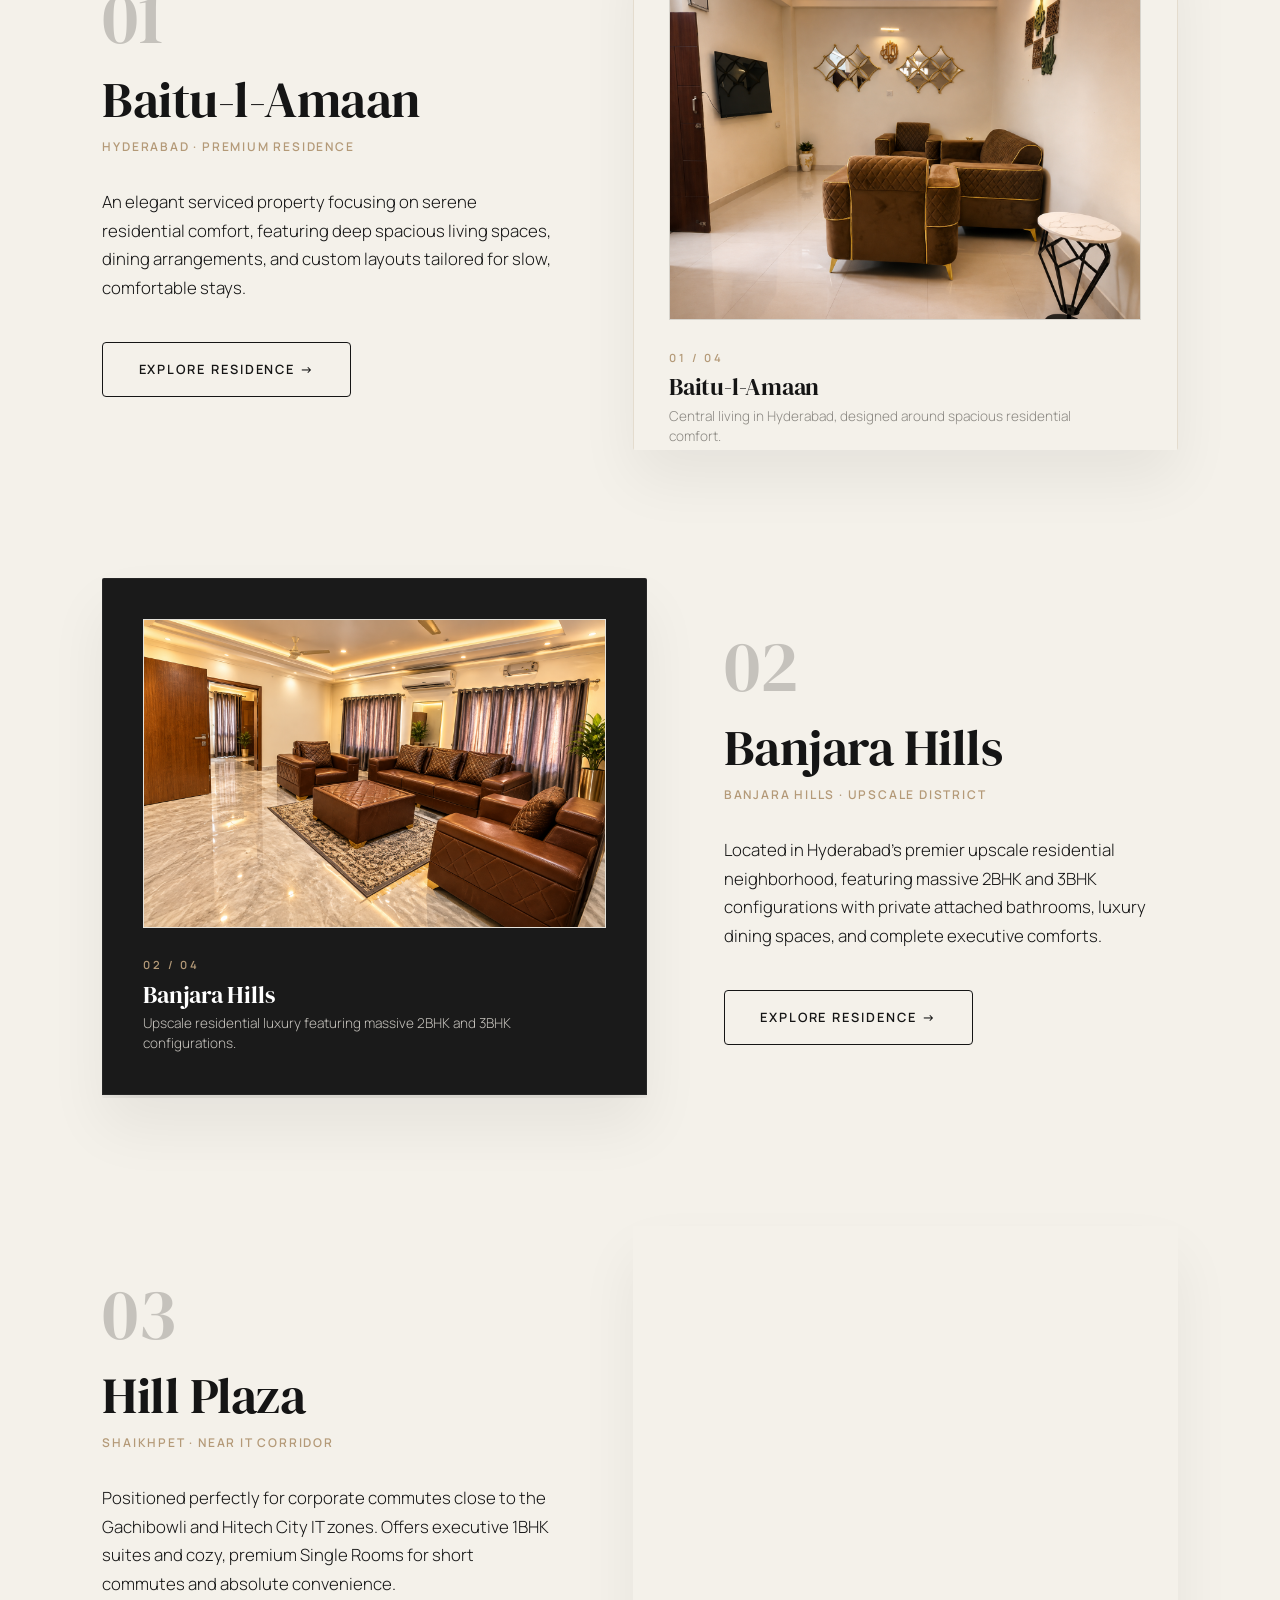
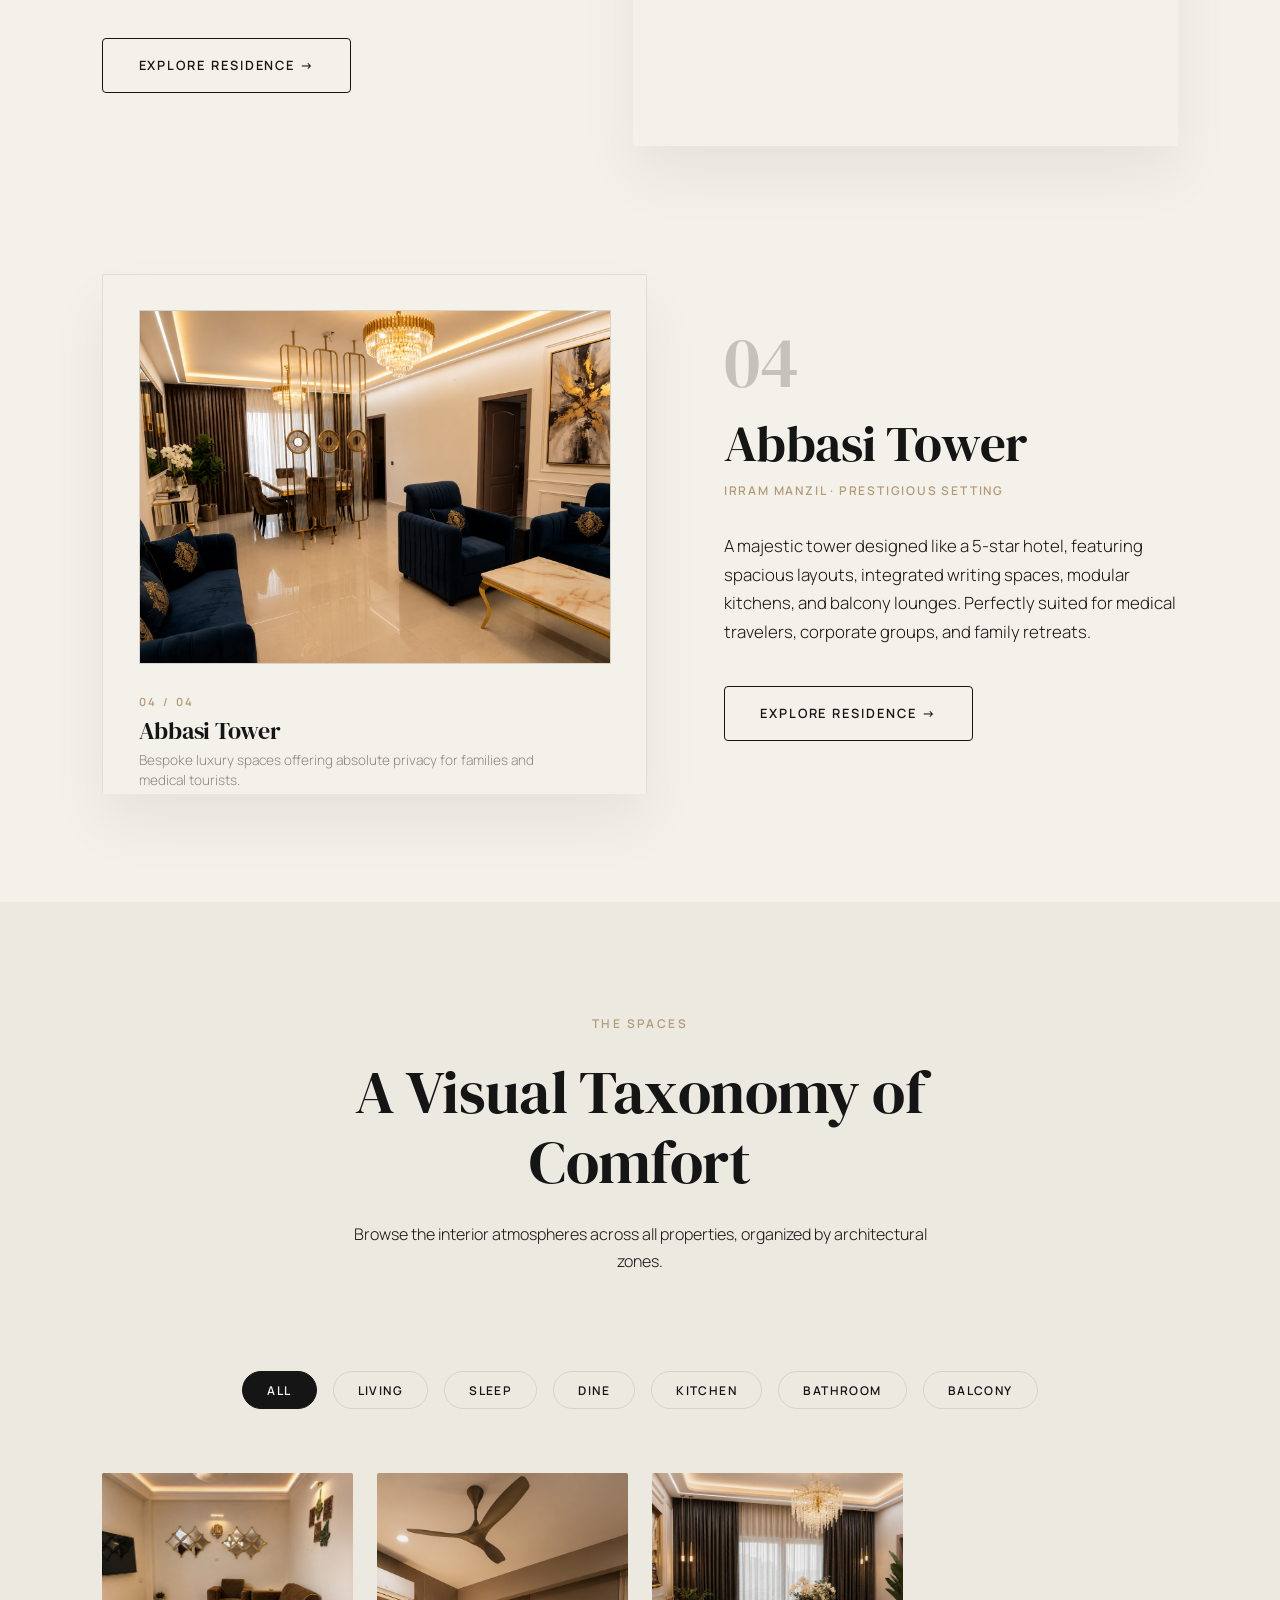
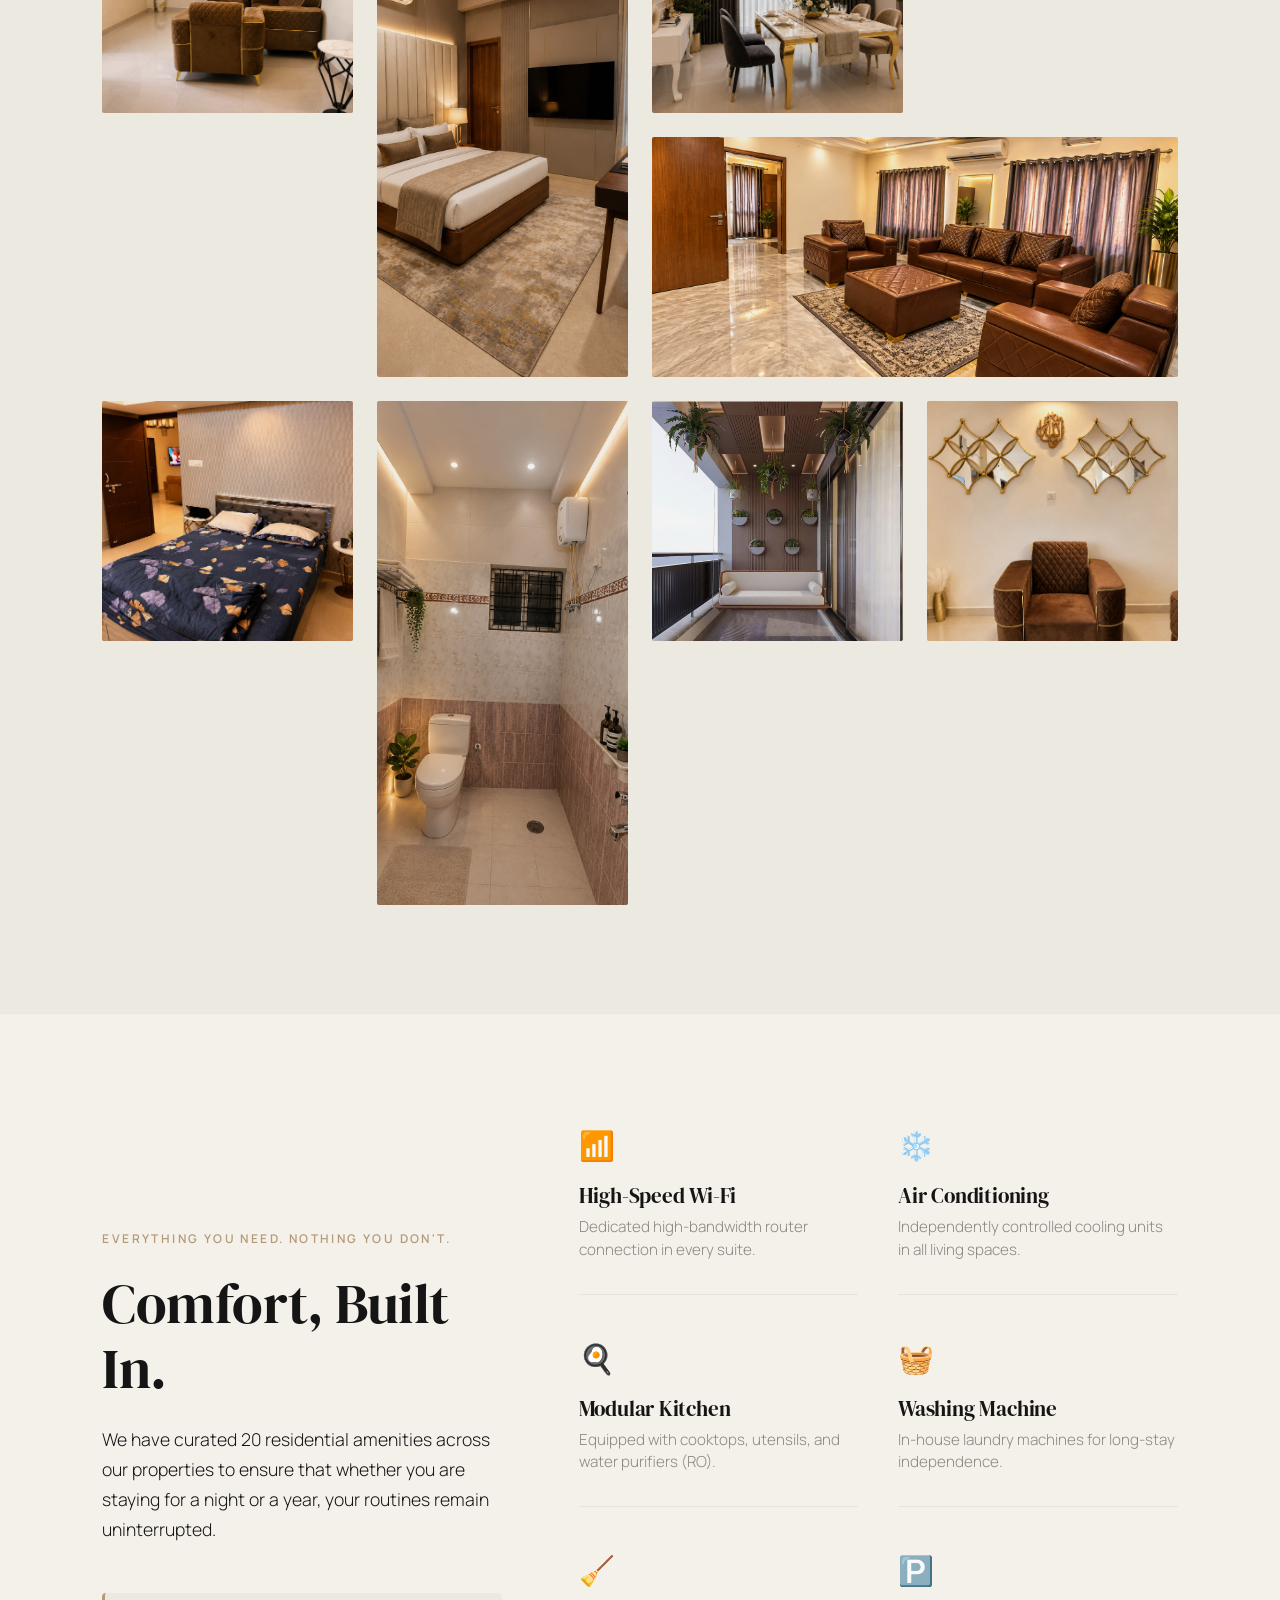
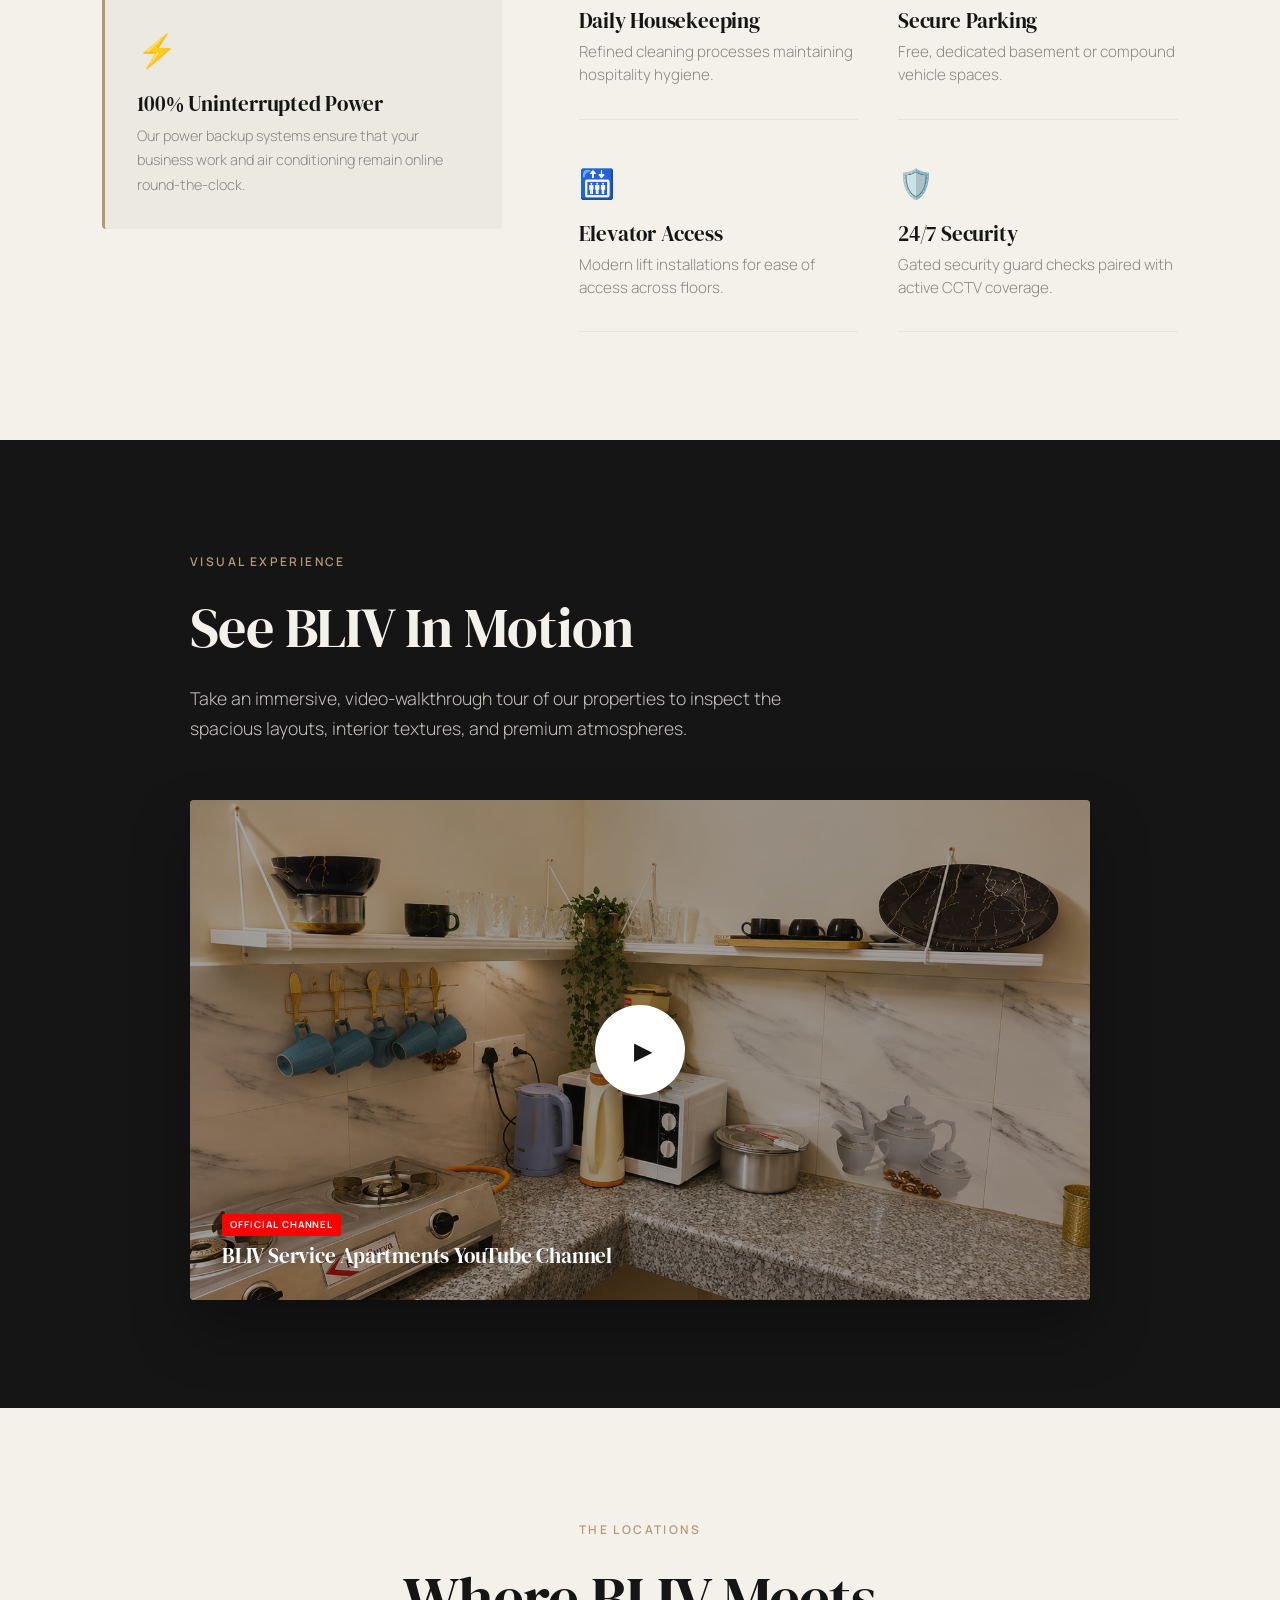
==== commit a9ef2215: "fix: Update Baitu-l-Amaan address to Chintal and fix maps card layout spacing" ====
--- a/index.html
+++ b/index.html
@@ -497,9 +497,8 @@
                     </div>
                     <div class="loc-info">
                         <h3>Baitu-l-Amaan</h3>
-                        <p class="address">Irram Manzil, Hyderabad, Telangana 500082</p>
-                        <p class="landmarks">📍 Walkable distance from Irrum Manzil Metro Station & City Center Mall</p>
-                        <a href="https://maps.google.com/?q=Baitu-l-Amaan+Irram+Manzil+Hyderabad" target="_blank" rel="noopener noreferrer" class="maps-link">NAVIGATE ON GOOGLE MAPS →</a>
+                        <p class="address">10-1-50, Veer Nagar, Chintal, Hyderabad, Telangana 500004</p>
+                        <a href="https://maps.google.com/?q=10-1-50,+Veer+Nagar,+Chintal,+Hyderabad,+Telangana+500004" target="_blank" rel="noopener noreferrer" class="maps-link">NAVIGATE ON GOOGLE MAPS →</a>
                     </div>
                 </div>
 
@@ -646,14 +645,14 @@
             <div class="overlay-body-content">
                 <div class="property-editorial-text">
                     <h3>The Residence</h3>
-                    <p>Designed around comfortable living in Irram Manzil, Baitu-l-Amaan provides a tranquil environment optimized for families, business executives, and tourists. The interiors showcase curated premium furniture, floor tiling, deep living rooms, and well-lit dining areas that simulate the authentic atmosphere of an upscale private home.</p>
+                    <p>Designed around comfortable living in Chintal, Baitu-l-Amaan provides a tranquil environment optimized for families, business executives, and tourists. The interiors showcase curated premium furniture, floor tiling, deep living rooms, and well-lit dining areas that simulate the authentic atmosphere of an upscale private home.</p>
                 </div>
 
                 <div class="property-collaboration-grid">
                     <div class="col-specs">
                         <h4>Configuration Specs</h4>
                         <ul class="specs-list">
-                            <li><span>Location:</span> Irram Manzil, Hyderabad</li>
+                            <li><span>Location:</span> 10-1-50, Veer Nagar, Chintal, Hyderabad, Telangana 500004</li>
                             <li><span>Setting:</span> Gated Residential Complex</li>
                             <li><span>Highlights:</span> Wide Living Area, Dining Room, Equipped Kitchen</li>
                             <li><span>Transit:</span> Walkable to Metro Station</li>
--- a/style.css
+++ b/style.css
@@ -1471,7 +1471,7 @@
 }
 
 .maps-link {
-    margin-top: auto;
+    margin-top: 1.5rem;
     font-size: 0.8rem;
     font-weight: 600;
     letter-spacing: 0.12em;
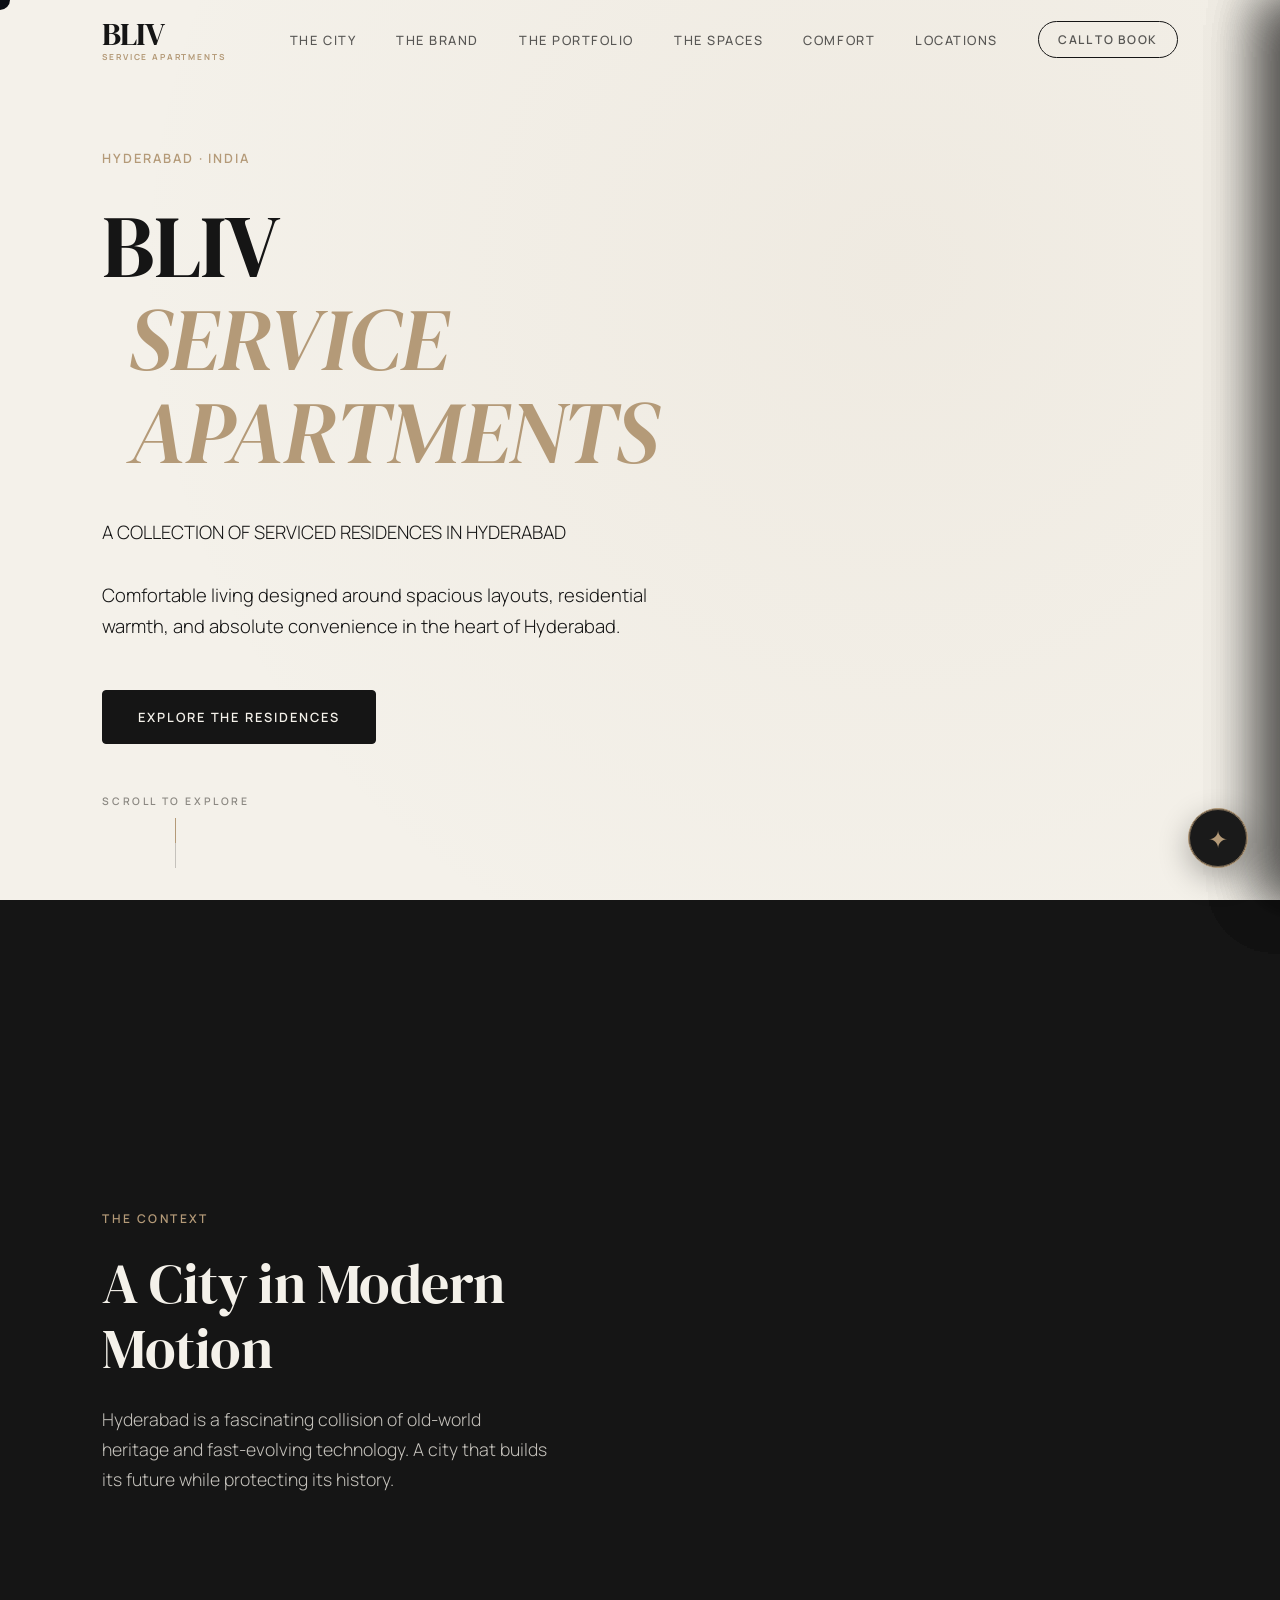
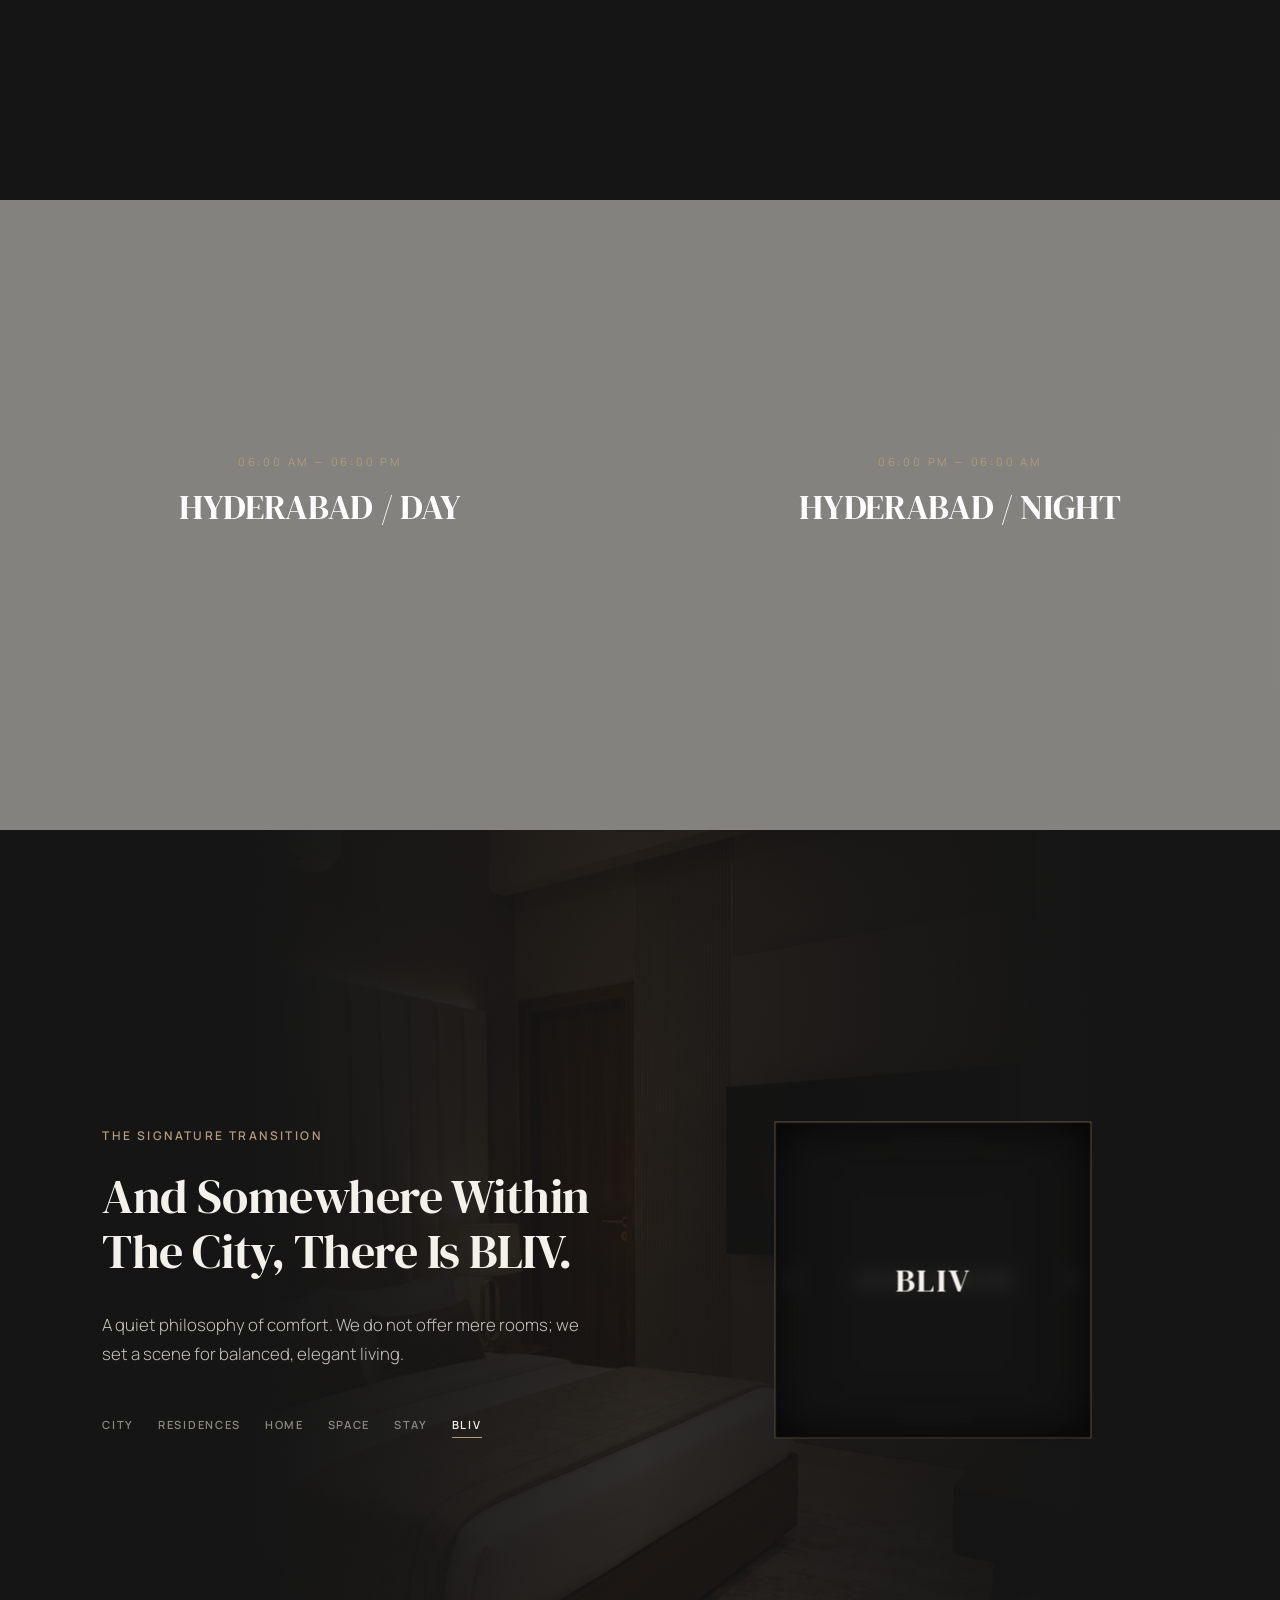
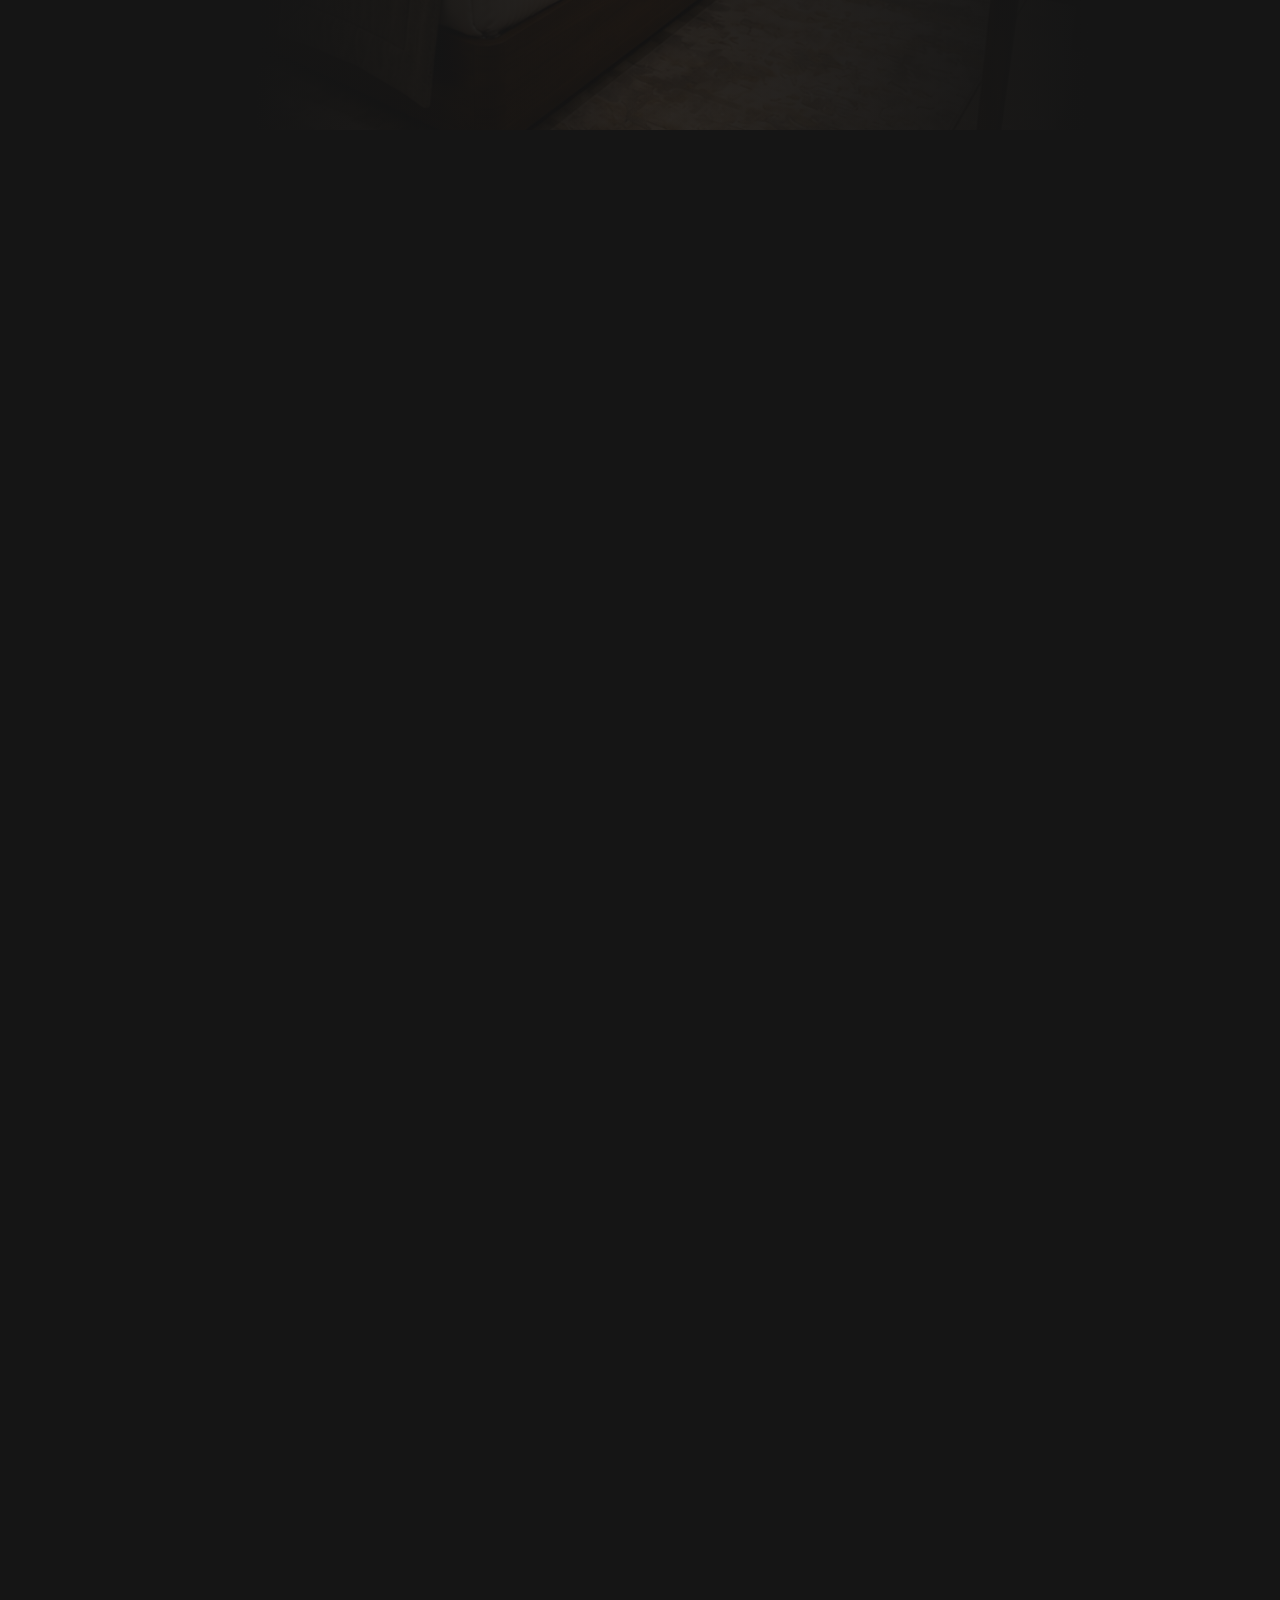
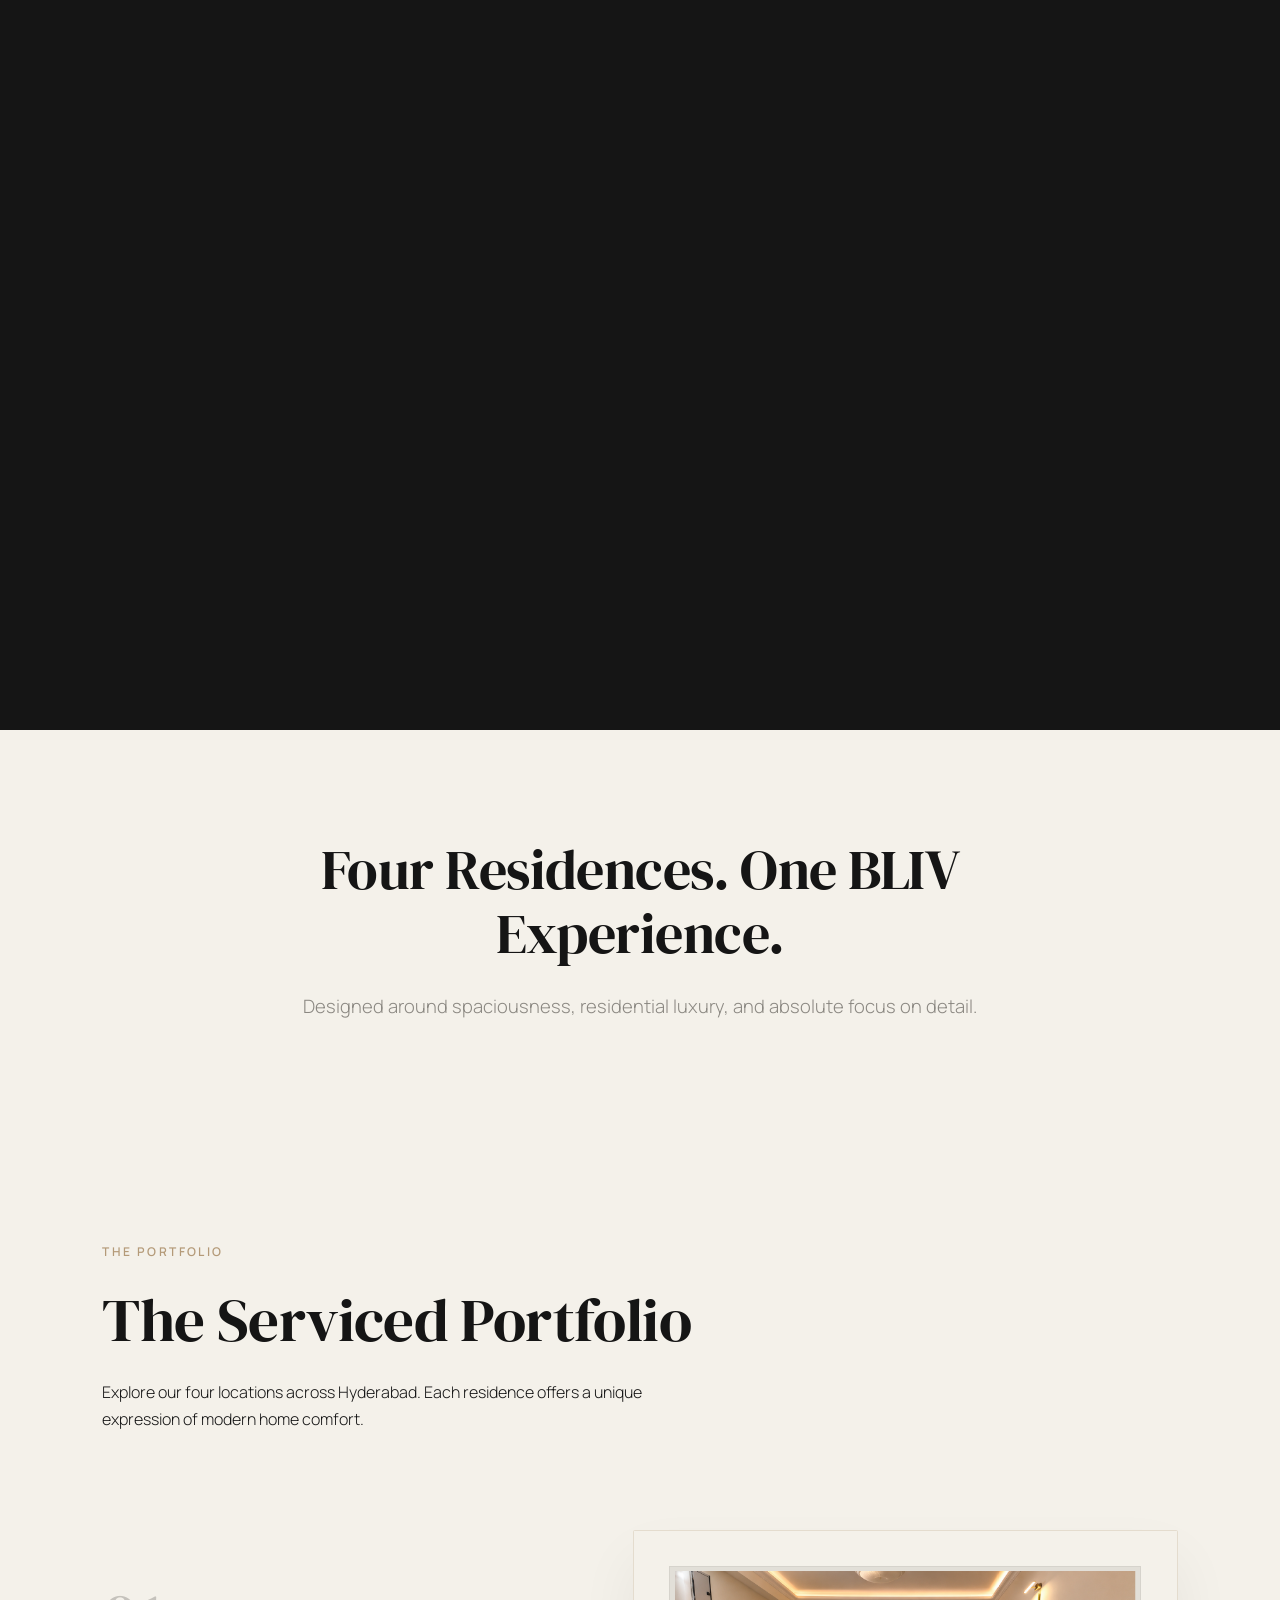
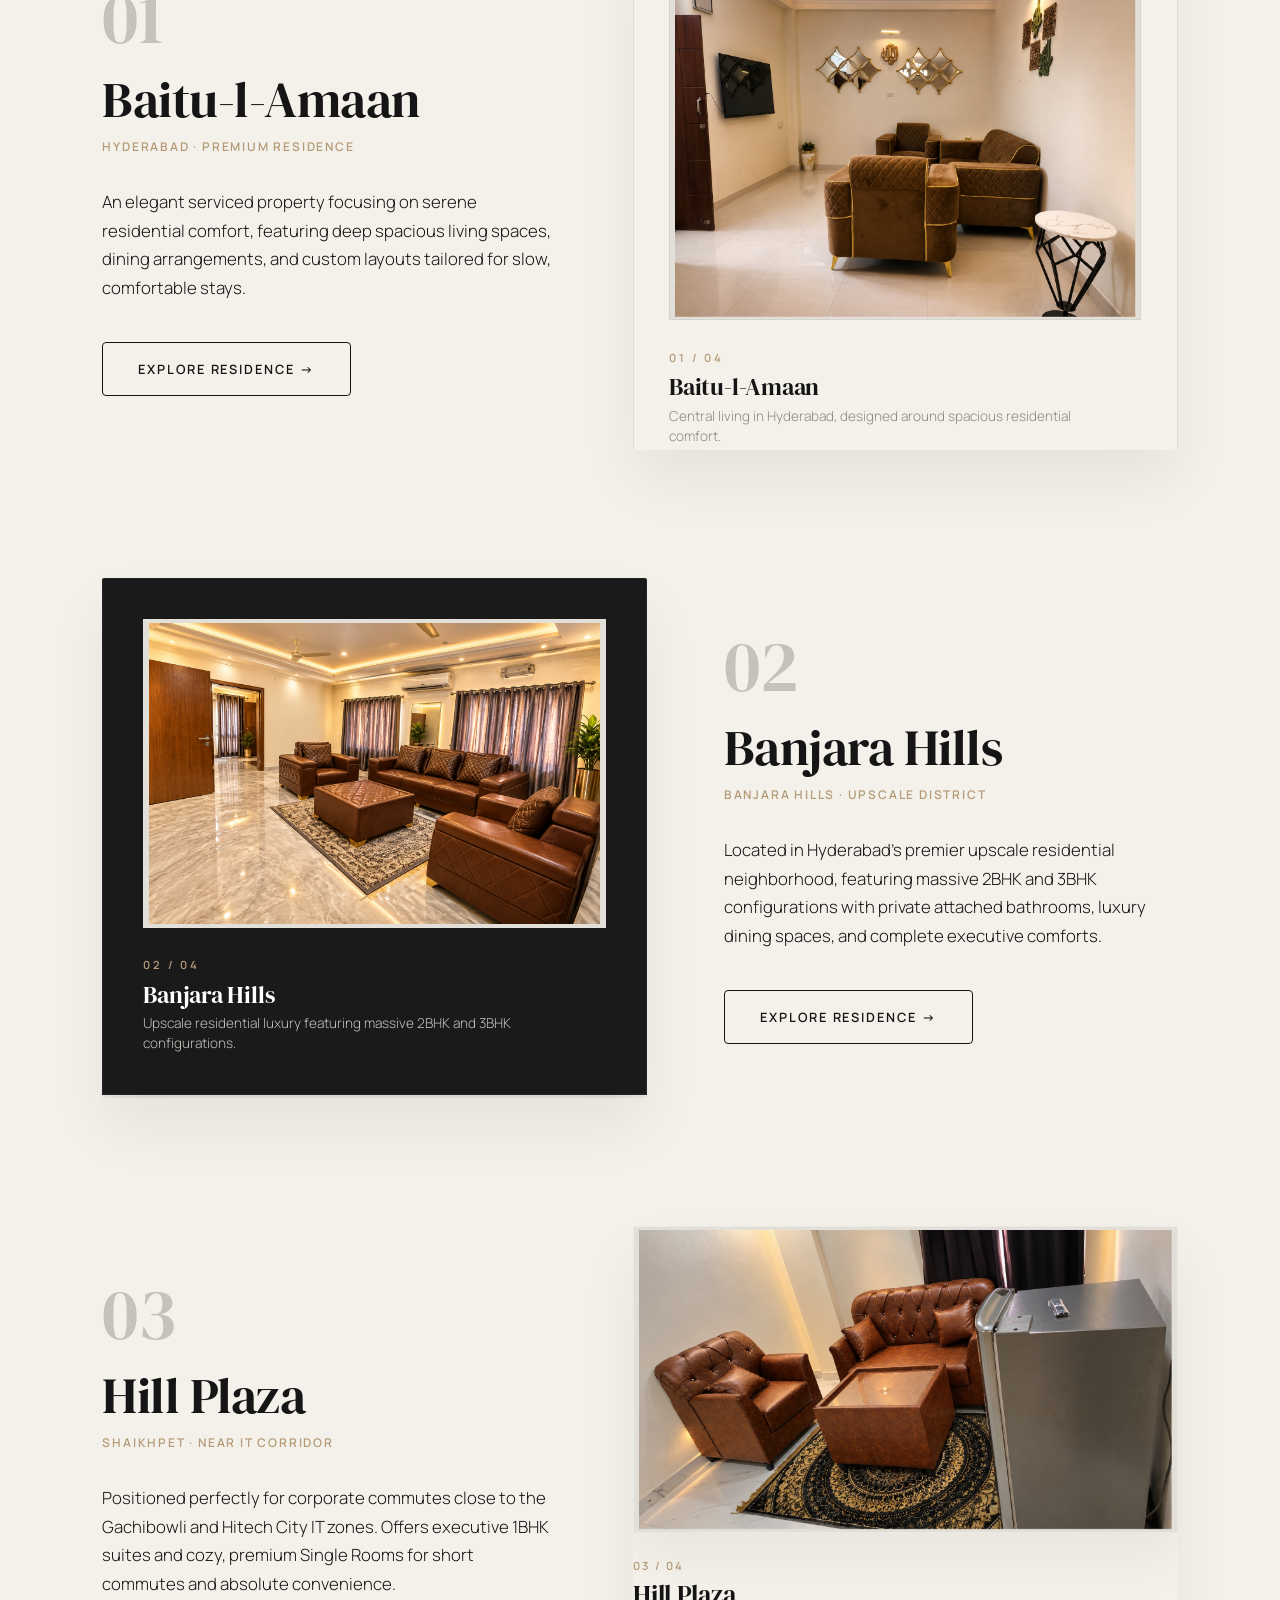
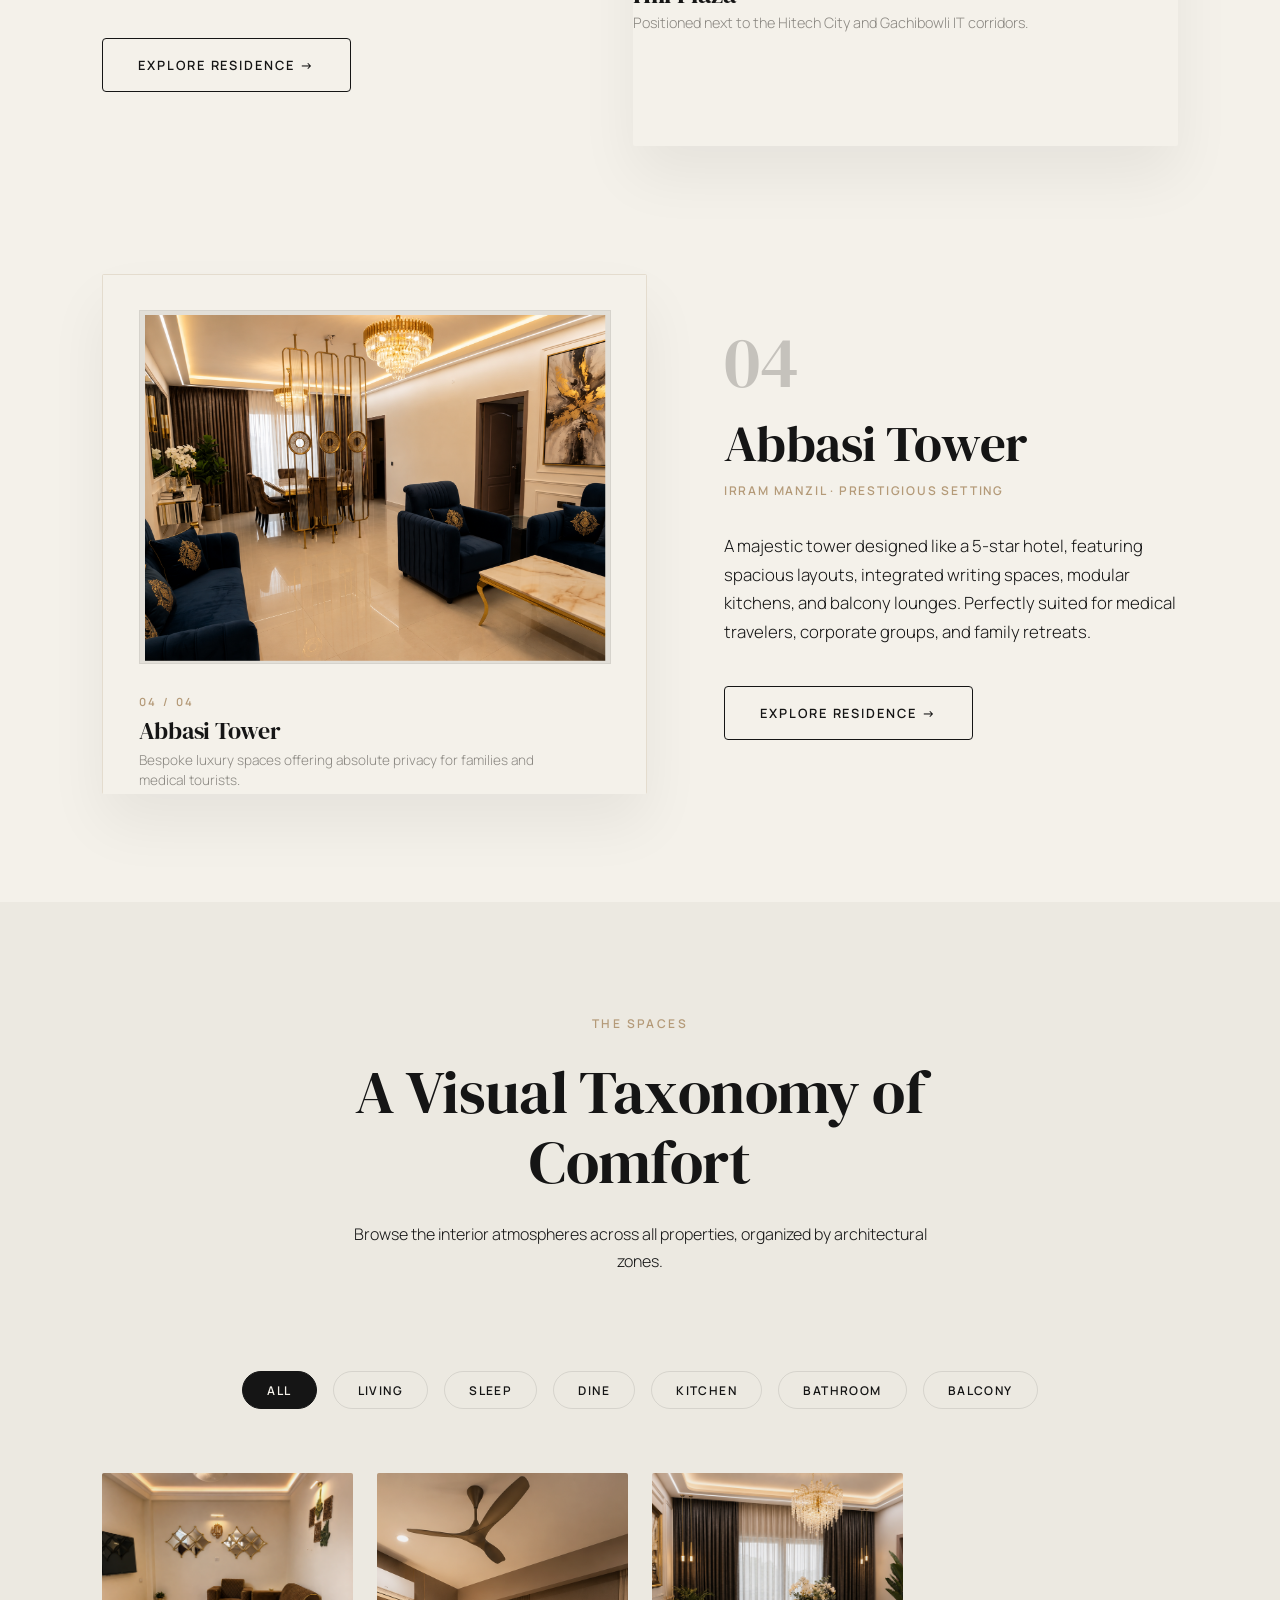
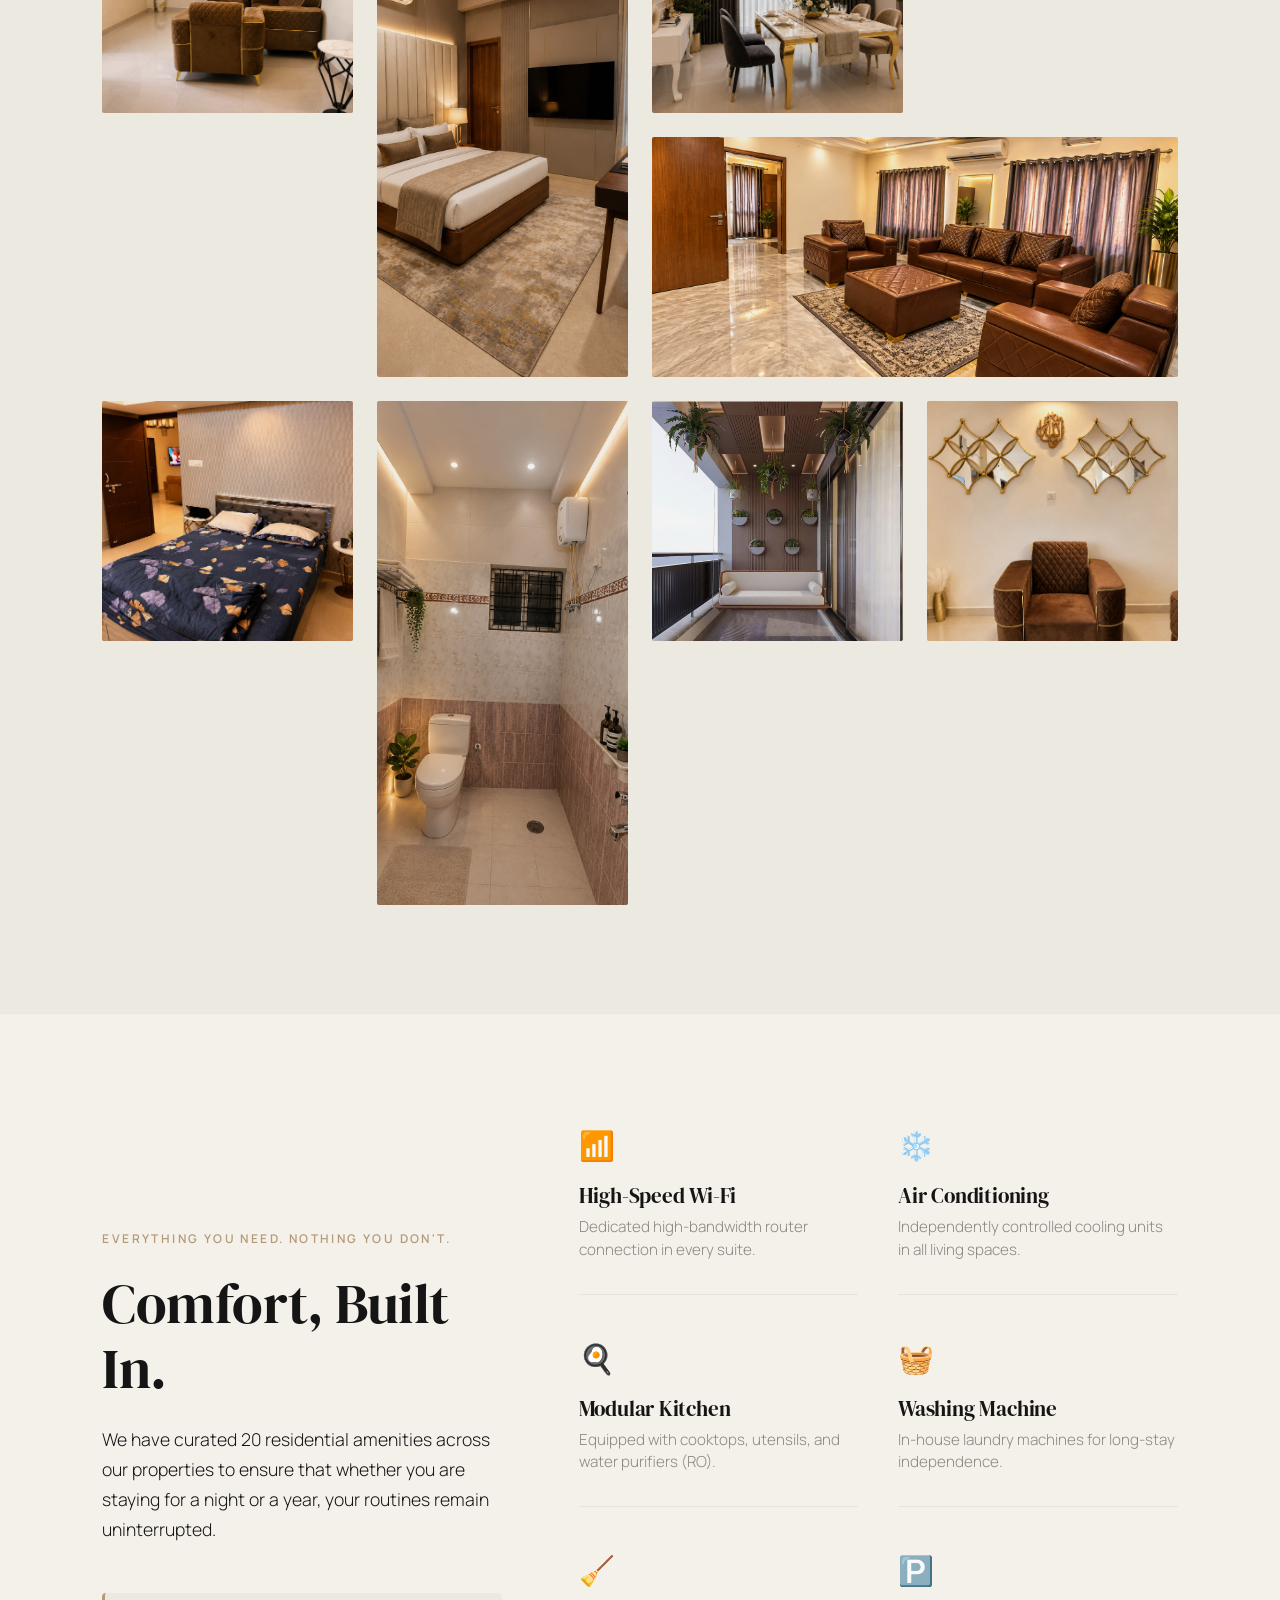
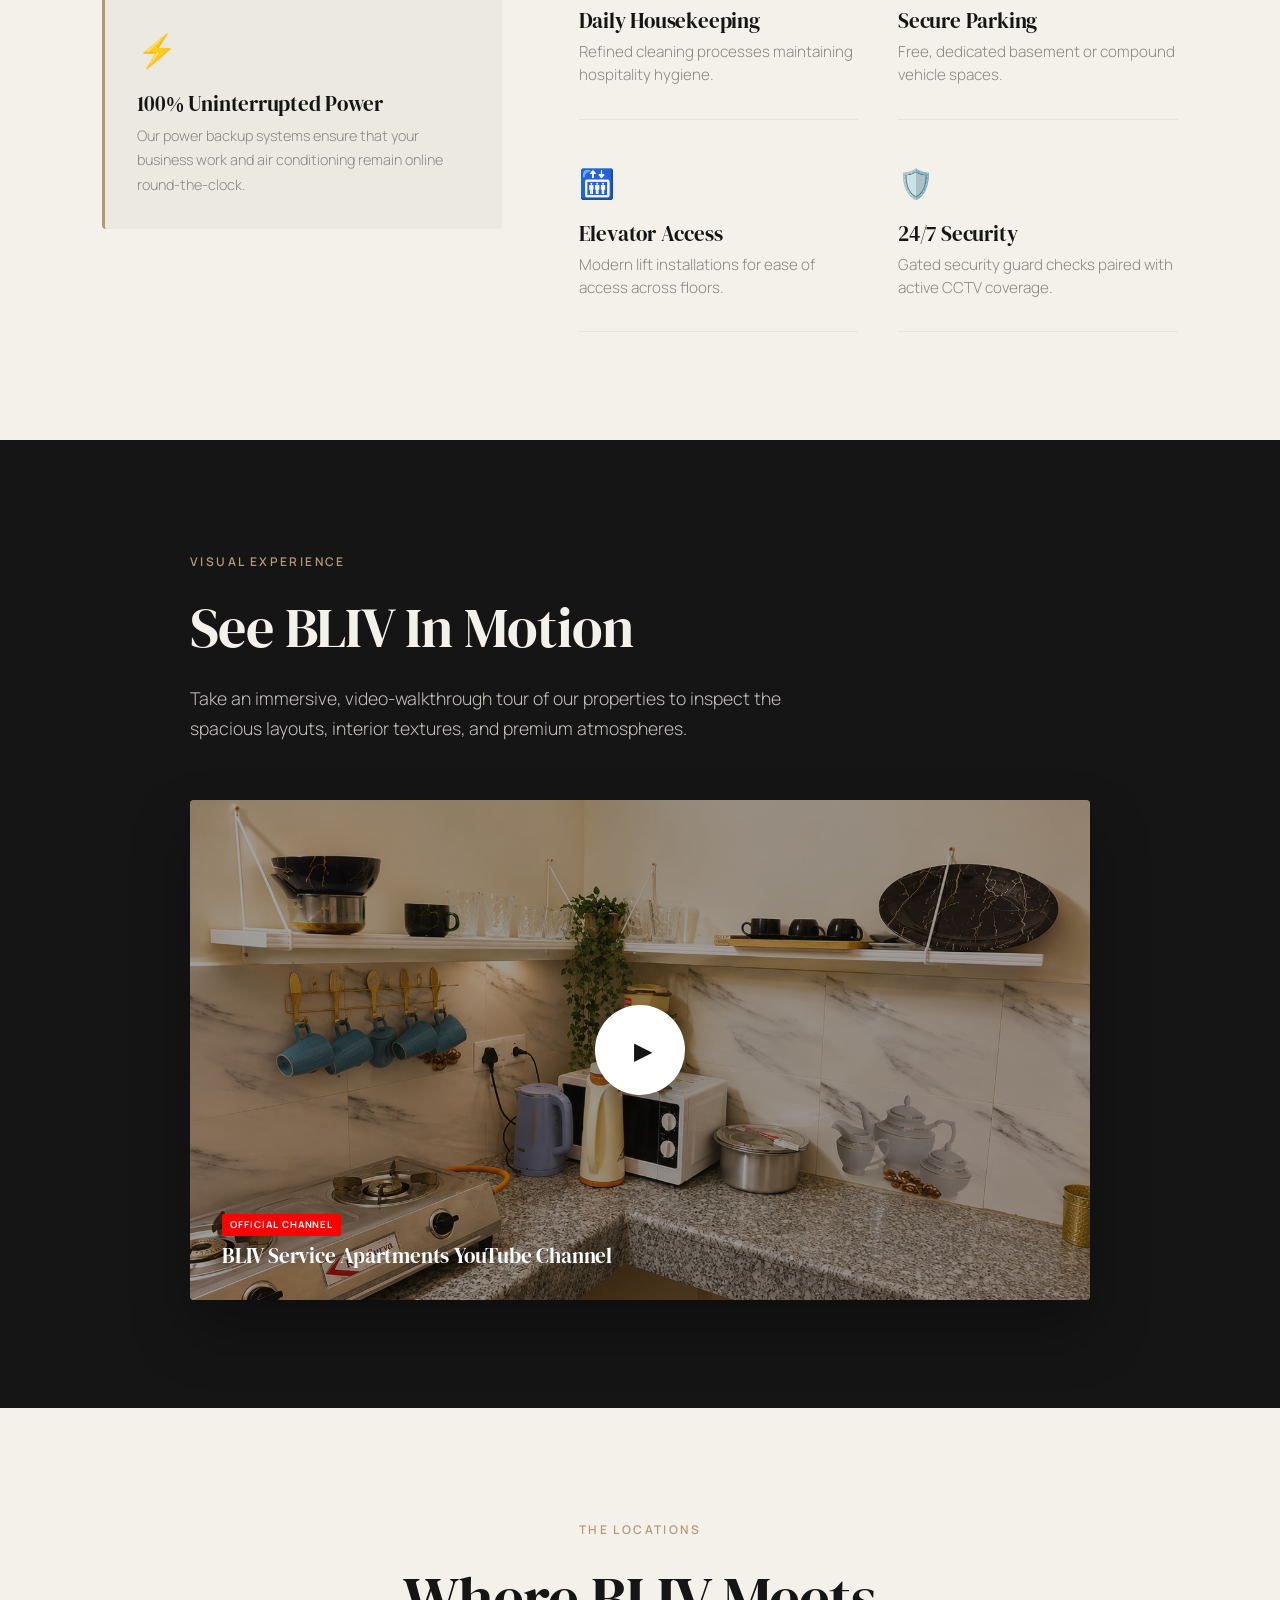
==== commit f3f65baf: "feat: Integrate Cinematic Luxury Motion System and Page Transition Mask Overlays" ====
--- a/index.html
+++ b/index.html
@@ -1079,6 +1079,9 @@
     <!-- Core Interactive Logic Script -->
     <script src="app.js"></script>
     
+    <!-- Cinematic Luxury Motion System -->
+    <script src="motion.js"></script>
+    
     <!-- Premium API-Free Chatbot Concierge System -->
     <script src="data/chatbotConfig.js"></script>
     <script src="data/properties.js"></script>
--- a/style.css
+++ b/style.css
@@ -3534,5 +3534,77 @@
     }
 }
 
-
-
+/* ==========================================================================
+   20. Cinematic Luxury Motion System Styles
+   ========================================================================== */
+
+/* Magnetic element transitions */
+.btn-primary, .btn-outline, .nav-cta, .btn-share-api, .btn-copy-property {
+    will-change: transform;
+}
+
+/* Subtle image frame hover settings */
+.frame-image-wrapper img {
+    will-change: transform;
+    transition: transform 0.8s cubic-bezier(0.25, 1, 0.5, 1);
+}
+
+.location-card {
+    will-change: transform;
+    transition: transform 0.6s cubic-bezier(0.25, 1, 0.5, 1), box-shadow 0.6s ease;
+}
+
+.location-card:hover {
+    box-shadow: 0 15px 45px rgba(0,0,0,0.06);
+    transform: translateY(-4px);
+}
+
+/* Page Overlay for Cinematic Transitions */
+#motion-page-overlay {
+    will-change: clip-path;
+}
+
+/* Custom cursor refinement */
+.custom-cursor {
+    mix-blend-mode: difference;
+    background-color: var(--color-white);
+    border: none;
+}
+
+.custom-cursor.hovered {
+    transform: translate(-50%, -50%) scale(2.2);
+    background-color: var(--color-sand);
+    mix-blend-mode: normal;
+}
+
+.custom-cursor.hovered .cursor-text {
+    opacity: 1;
+    color: var(--color-charcoal);
+    font-size: 0.35rem;
+    font-weight: 800;
+}
+
+/* Reduced Motion Safety */
+@media (prefers-reduced-motion: reduce) {
+    *, ::before, ::after {
+        animation-delay: -1ms !important;
+        animation-duration: 1ms !important;
+        animation-iteration-count: 1 !important;
+        background-attachment: initial !important;
+        scroll-behavior: auto !important;
+        transition-duration: 0s !important;
+        transition-delay: 0s !important;
+    }
+    
+    #motion-page-overlay {
+        display: none !important;
+    }
+    
+    .custom-cursor {
+        display: none !important;
+    }
+}
+
+
+
+
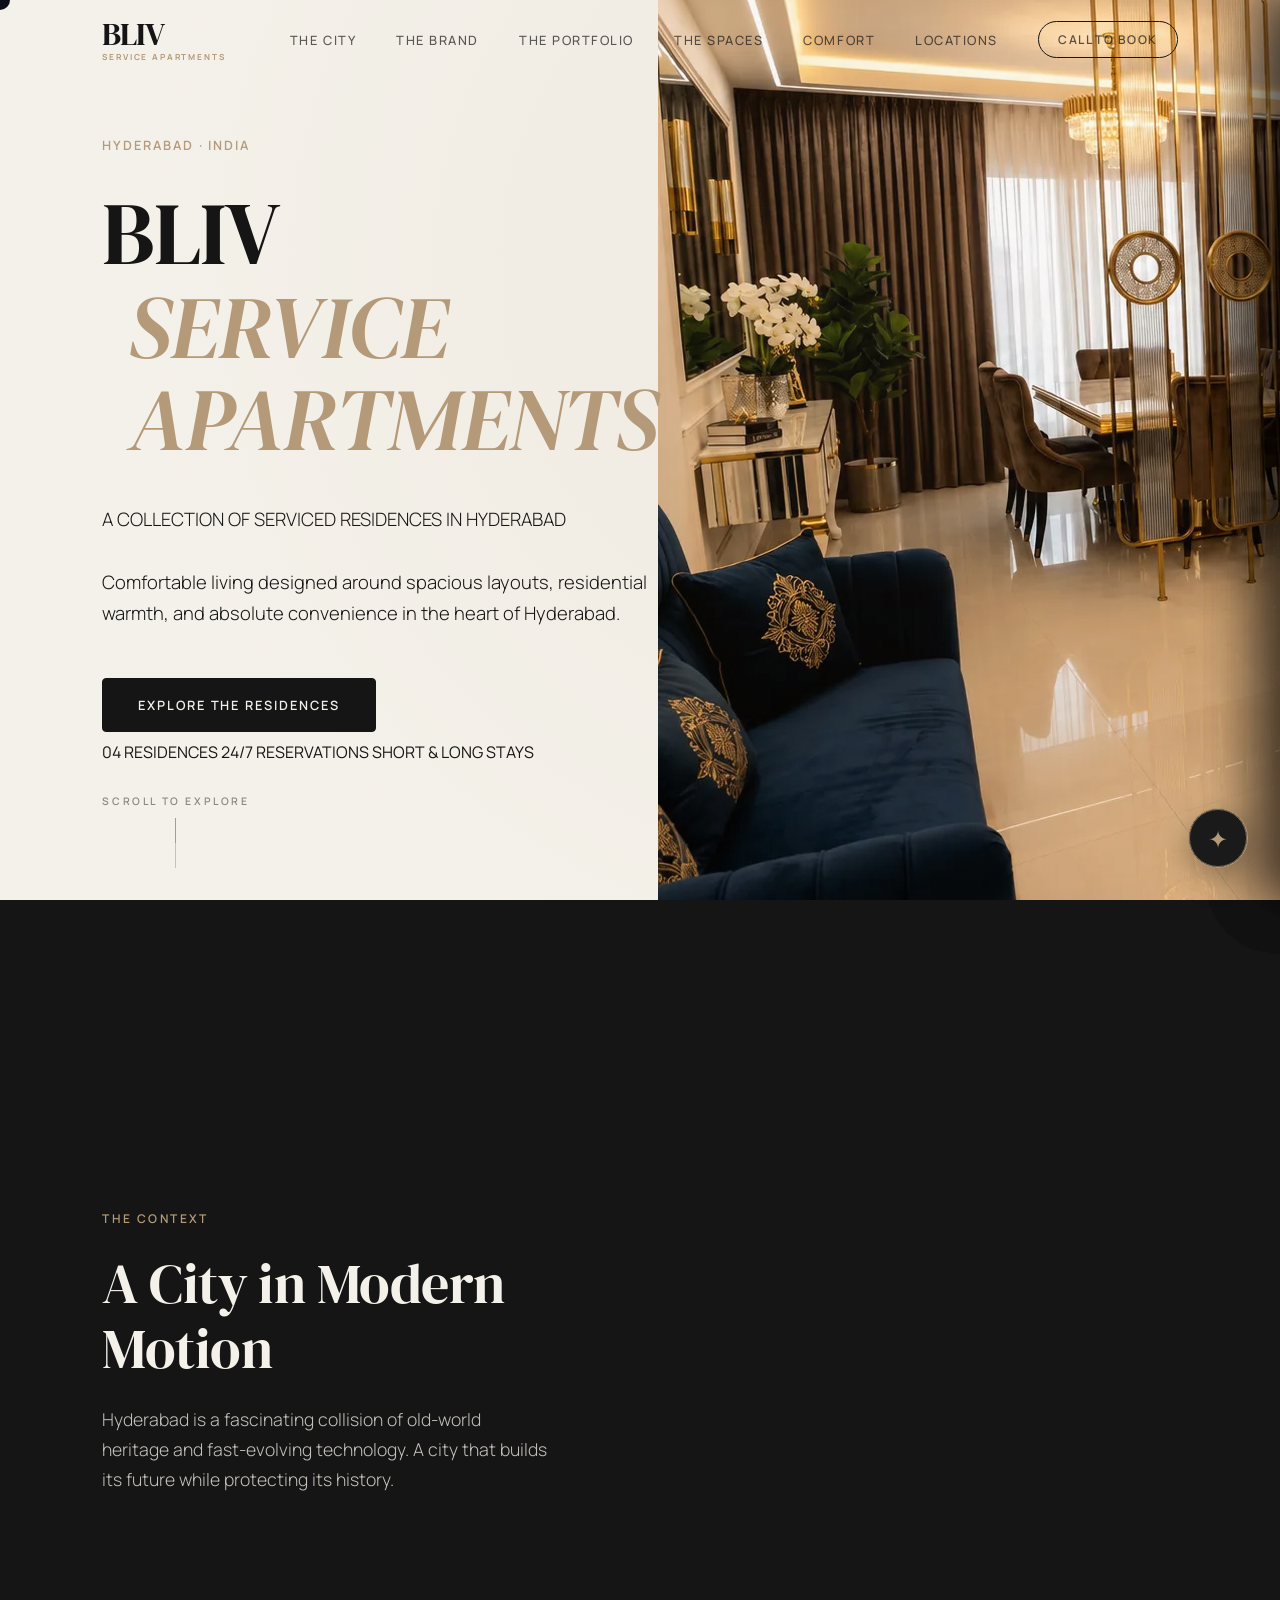
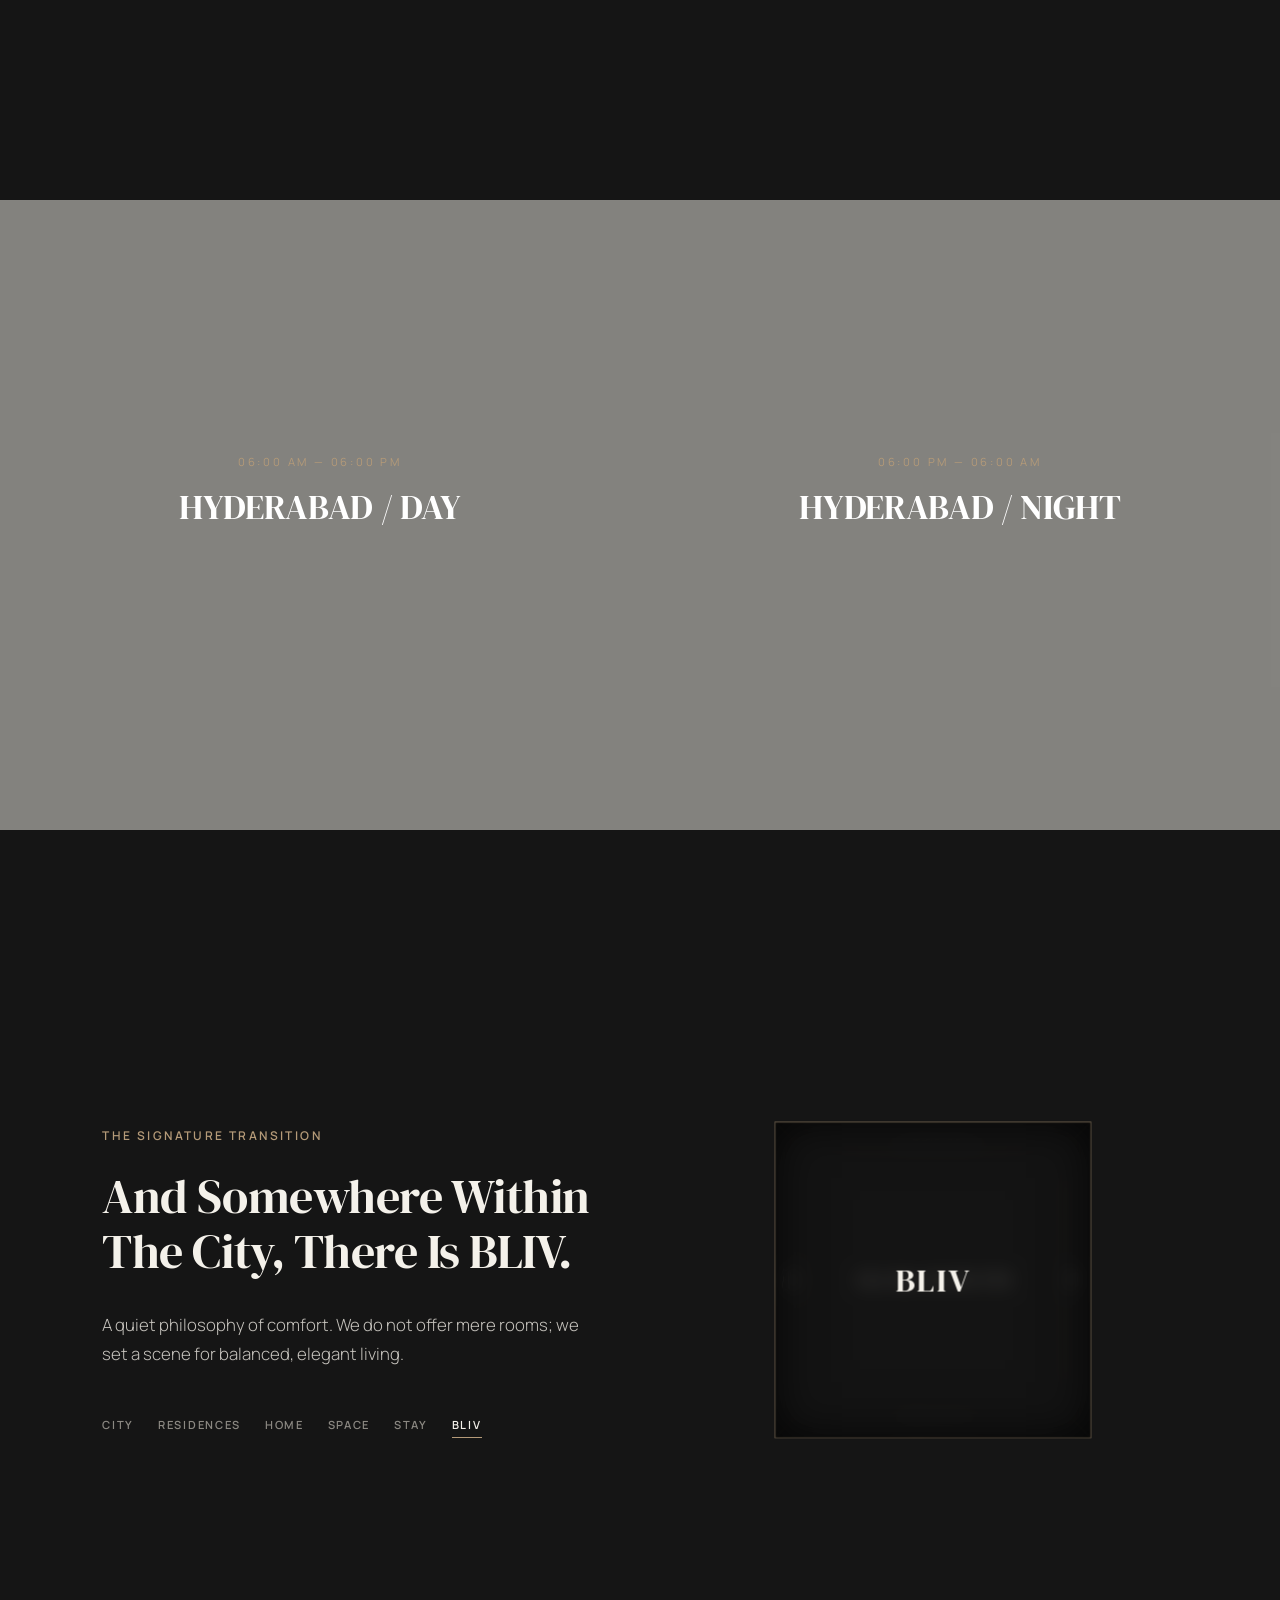
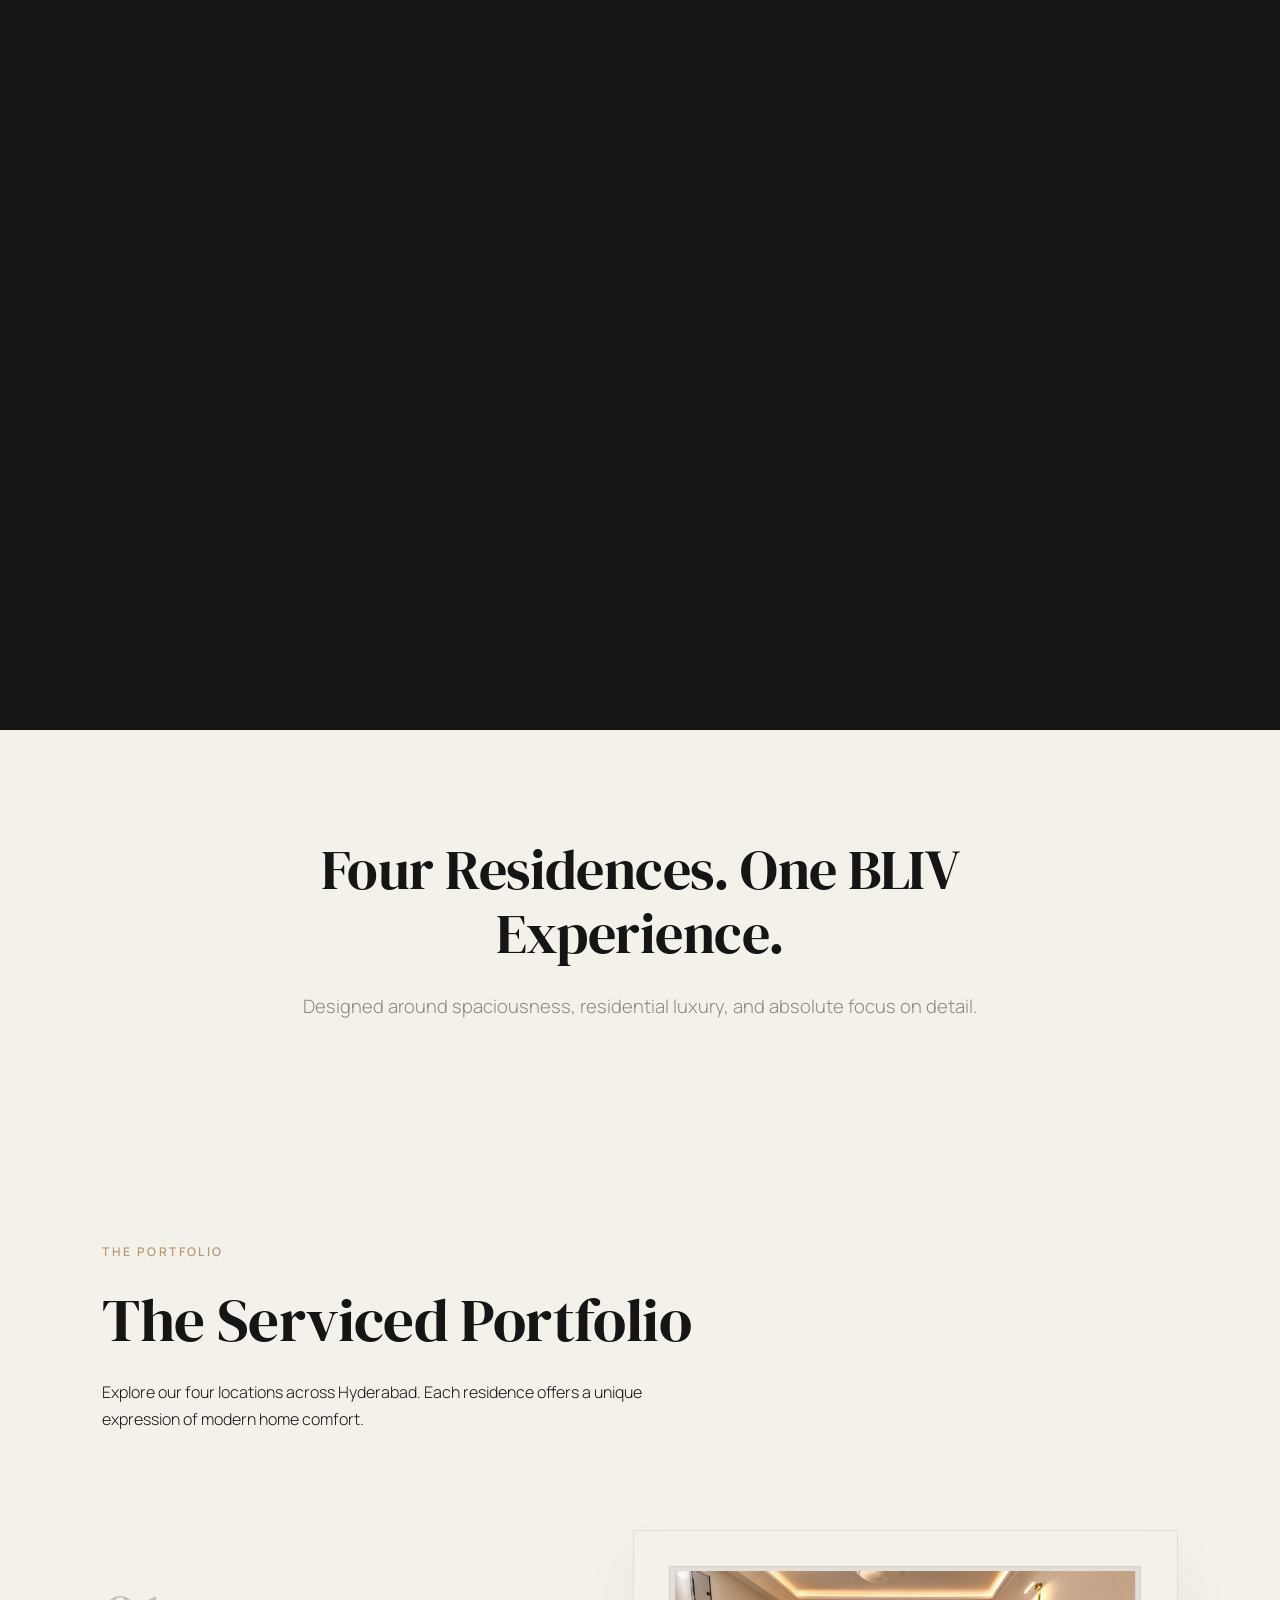
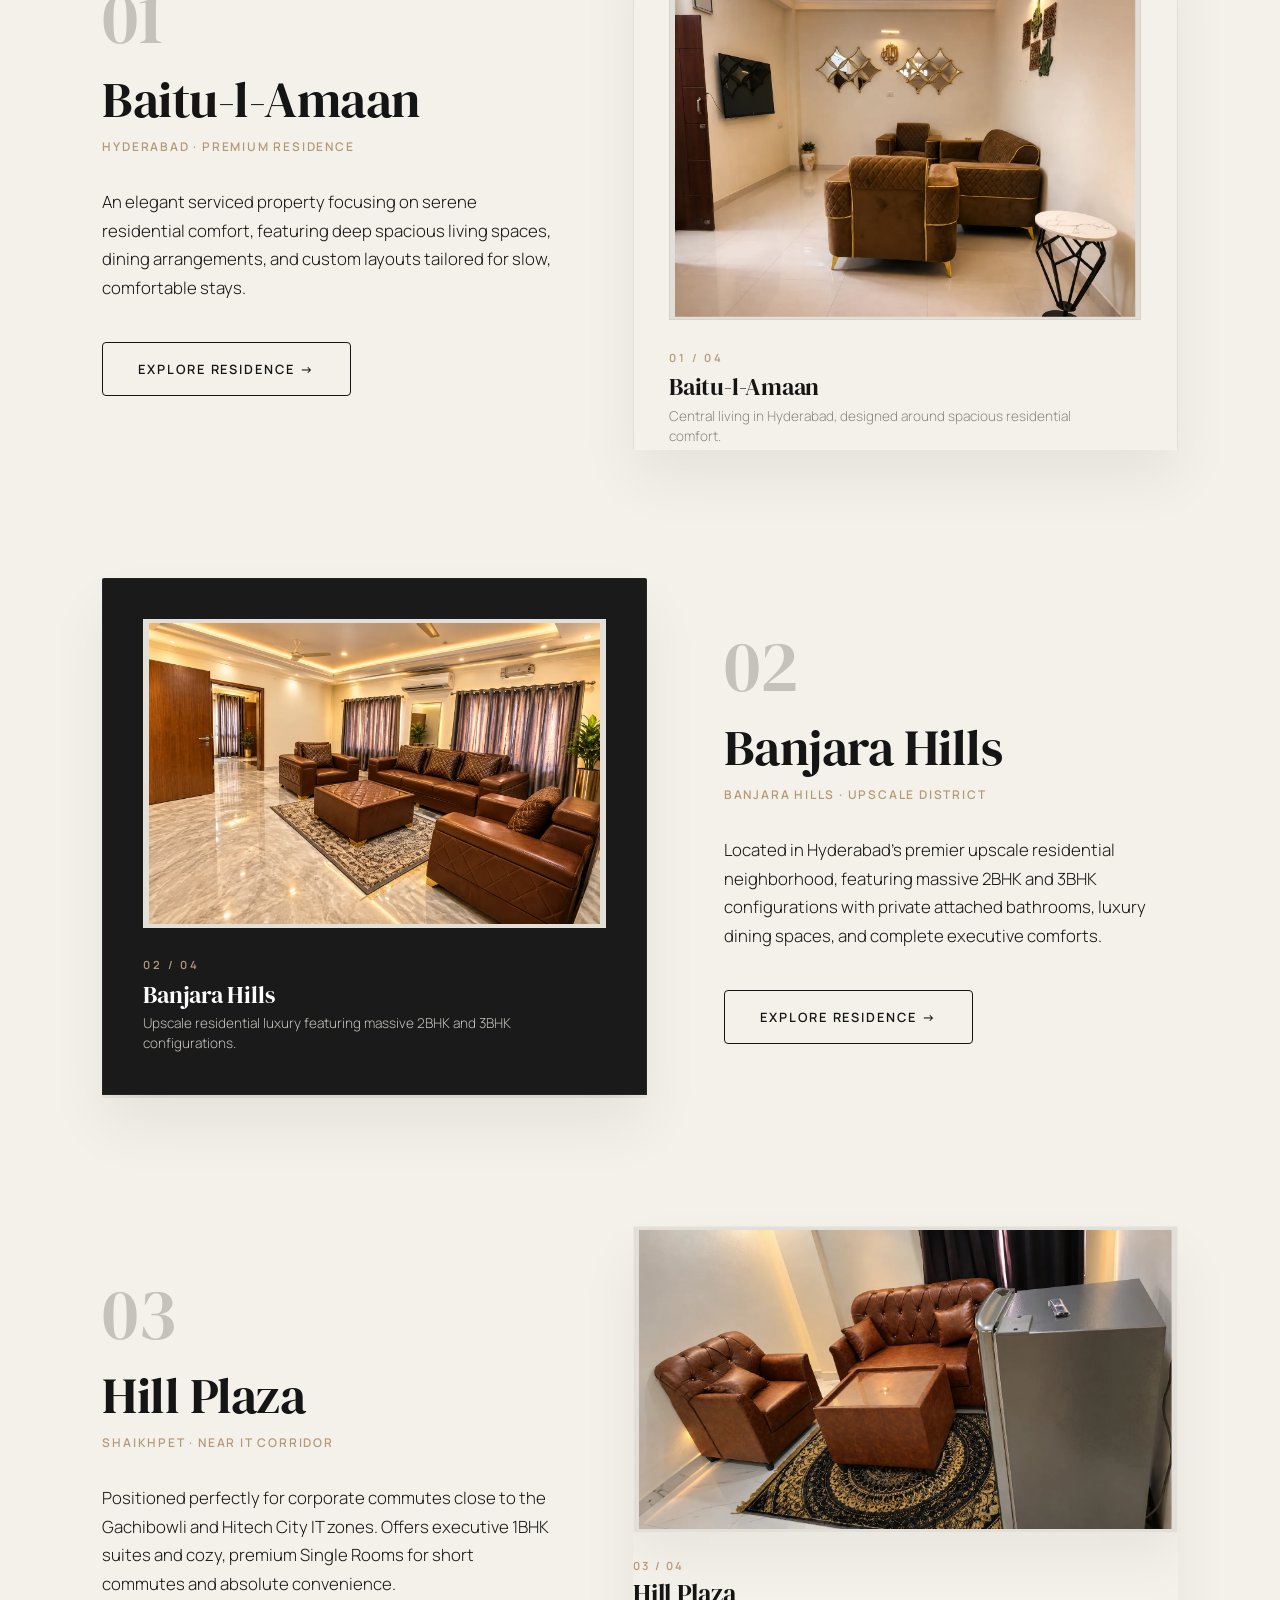
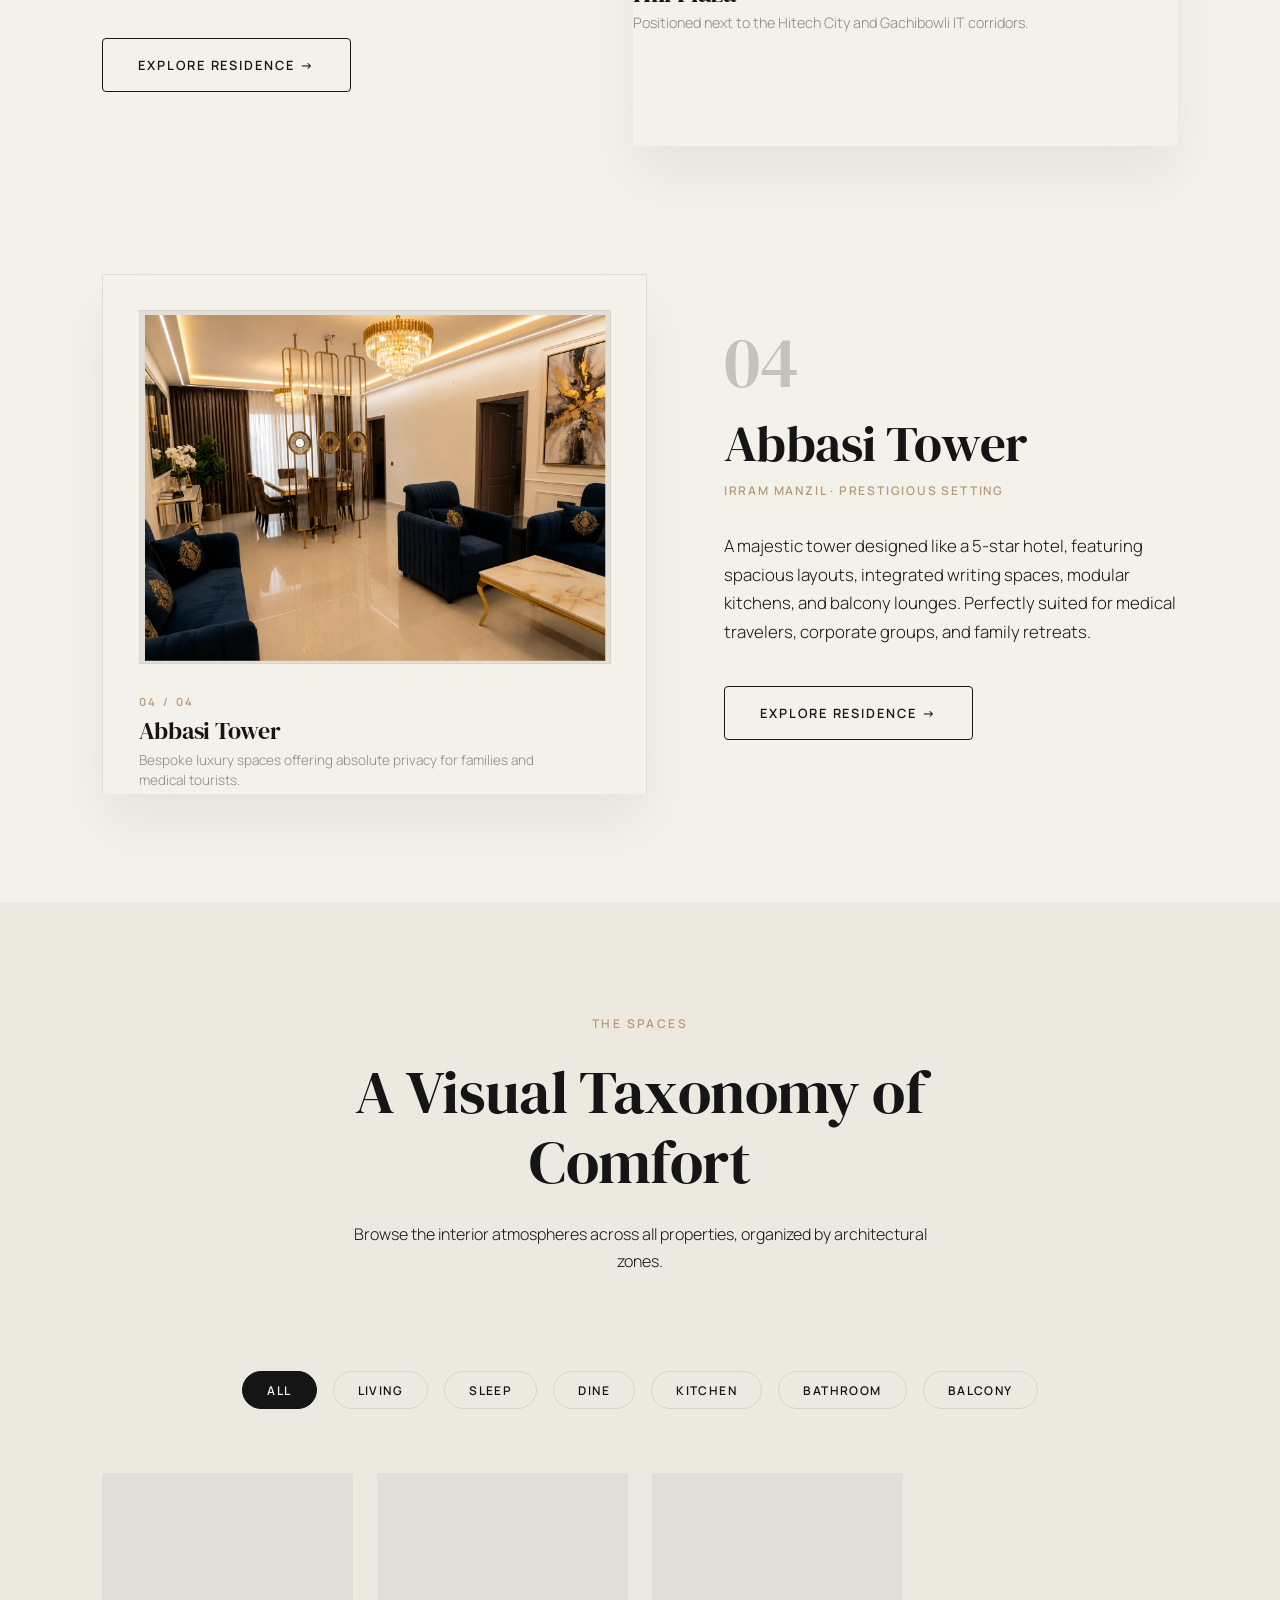
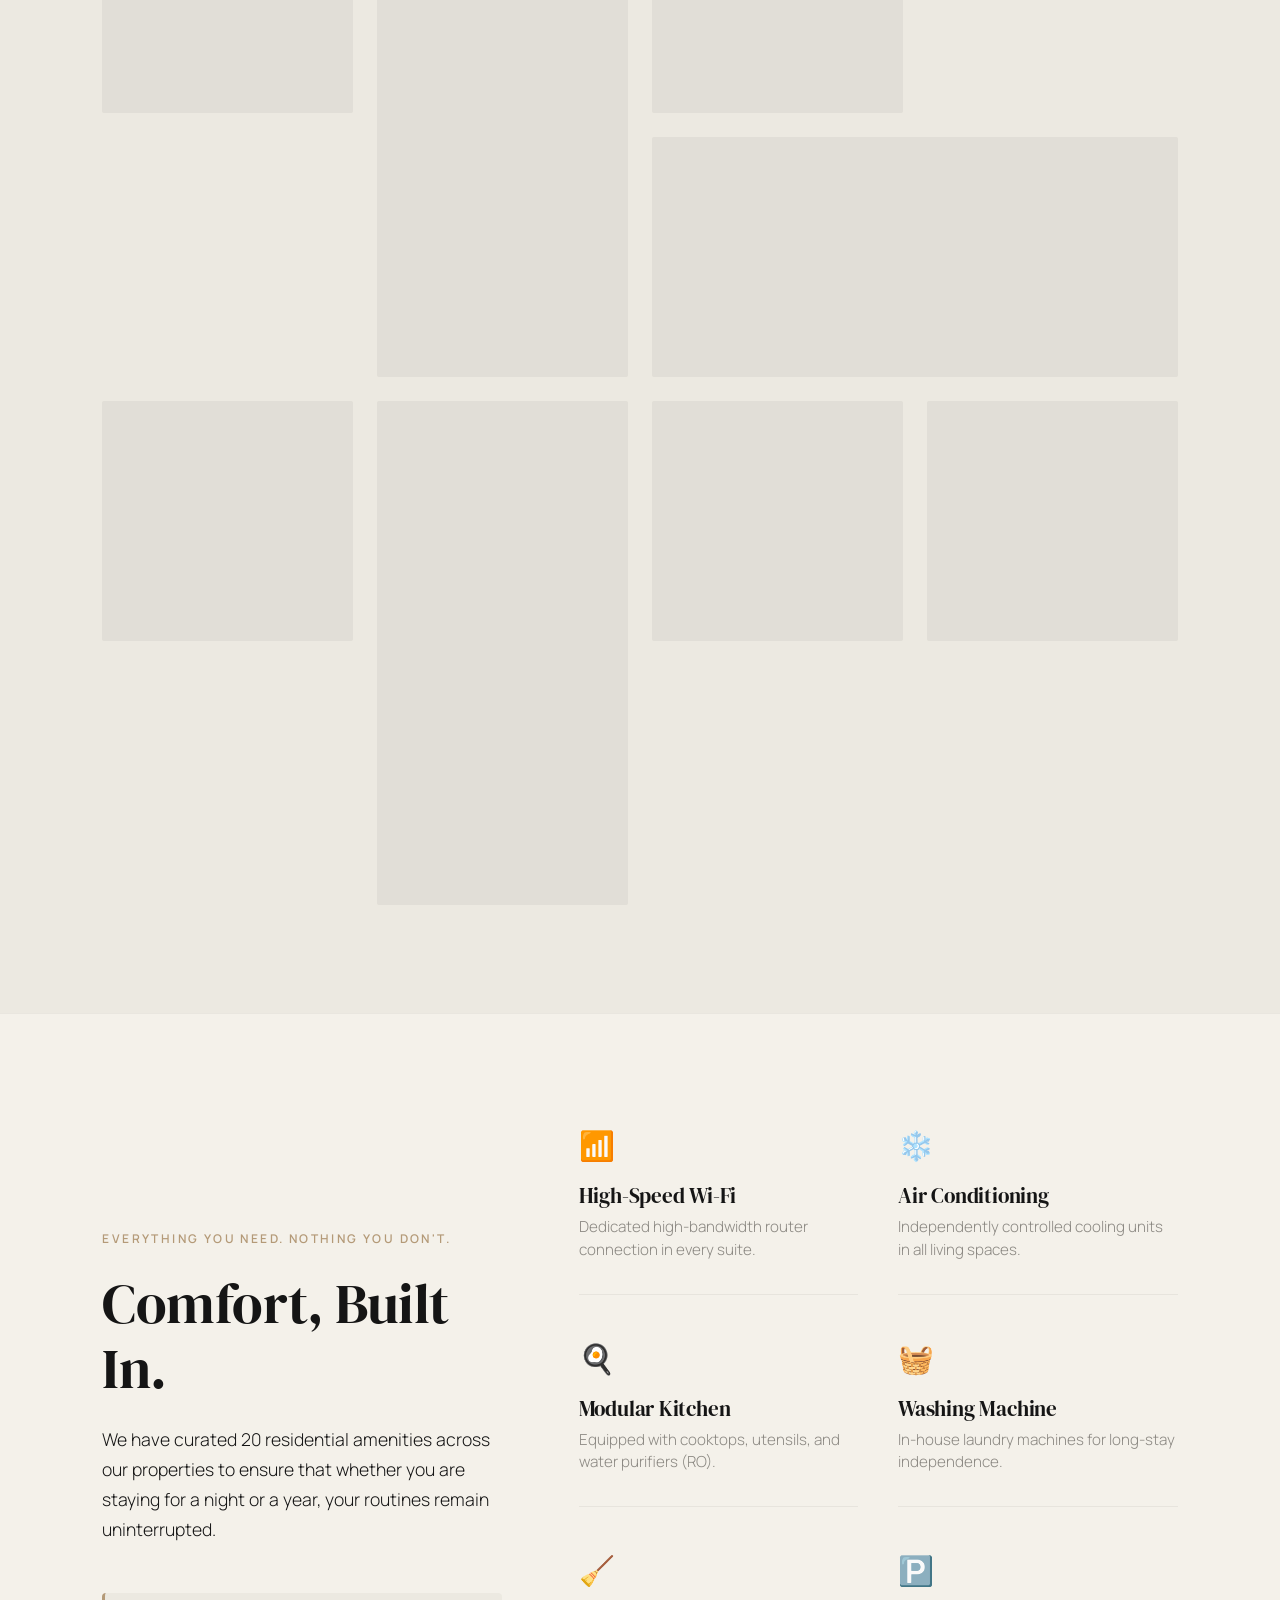
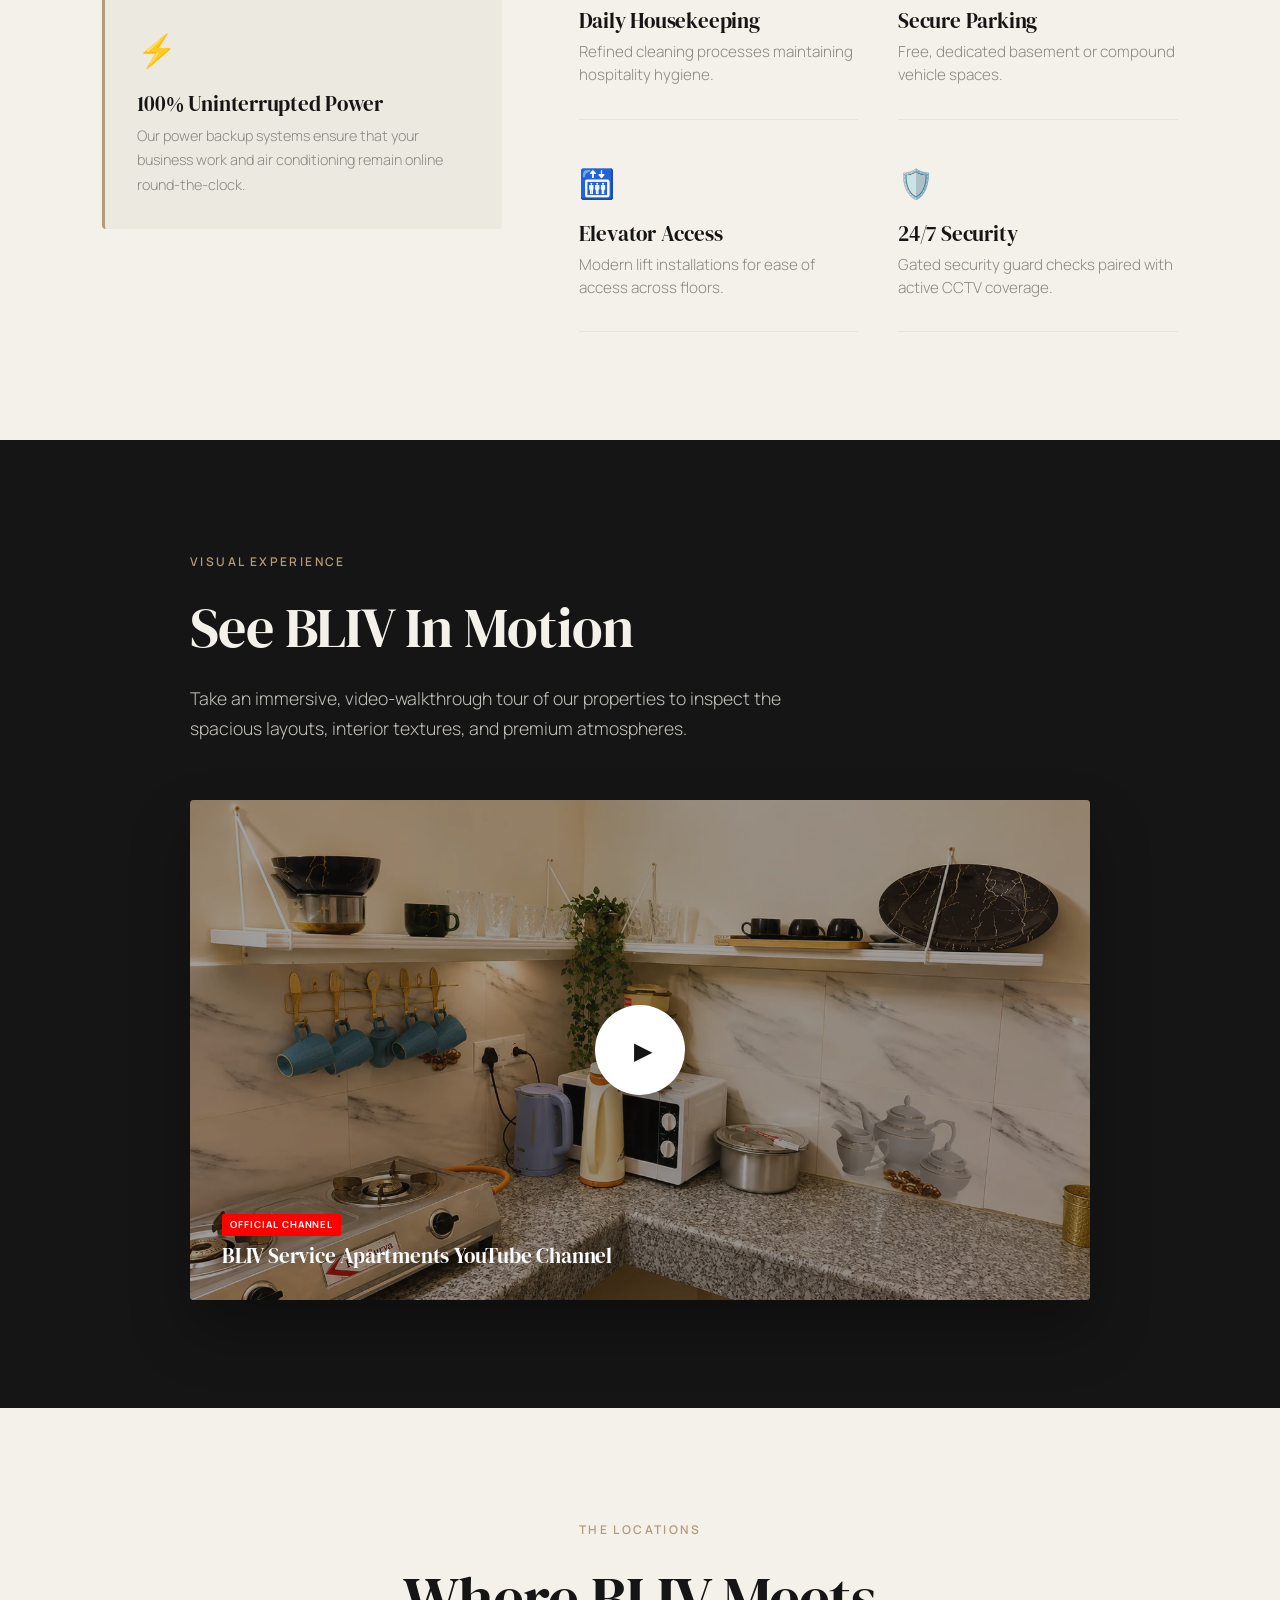
==== commit a07ad256: "feat: improve premium galleries and image performance" ====
--- a/index.html
+++ b/index.html
@@ -11,7 +11,7 @@
     <meta property="og:title" content="BLIV Serviced Residences | Comfort in Hyderabad">
     <meta property="og:description" content="A curated collection of serviced apartments designed for quiet comfort, space, and effortless living in Hyderabad, India.">
     <meta property="og:type" content="website">
-    <meta property="og:image" content="Baitu-l-%20Amaan/ChatGPT%20Image%20Aug%204,%202026,%2012_16_46%20PM.png">
+    <meta property="og:image" content="Baitu-l-%20Amaan/ChatGPT%20Image%20Aug%204,%202026,%2012_16_46%20PM.webp">
     
     <title>BLIV Service Apartments | Serviced Residences in Hyderabad</title>
     
@@ -97,6 +97,22 @@
                 <div class="hero-cta-wrapper">
                     <a href="#collection" class="btn btn-primary" id="hero-cta-btn">EXPLORE THE RESIDENCES</a>
                 </div>
+                <div class="hero-service-line" aria-label="BLIV service apartment highlights">
+                    <span>04 RESIDENCES</span>
+                    <span>24/7 RESERVATIONS</span>
+                    <span>SHORT &amp; LONG STAYS</span>
+                </div>
+            </div>
+            <div class="hero-visual" aria-hidden="true">
+                <div class="hero-visual-frame">
+                    <img src="Abbasi%20Tower%20Iram%20Manzil/Living%20Space.webp" alt="" fetchpriority="high" decoding="async">
+                    <div class="hero-visual-shade"></div>
+                    <div class="hero-visual-caption">
+                        <span>FEATURED RESIDENCE</span>
+                        <strong>Abbasi Tower</strong>
+                    </div>
+                </div>
+                <div class="hero-visual-stamp">A STAY SHOULD<br>FEEL LIKE HOME</div>
             </div>
             <div class="scroll-indicator">
                 <span class="scroll-text">SCROLL TO EXPLORE</span>
@@ -109,11 +125,11 @@
             <div class="city-intro-sticky">
                 <div class="city-image-layers">
                     <!-- Day Layer -->
-                    <div class="city-layer day-layer active" style="background-image: url('https://images.unsplash.com/photo-1572445271230-a78b5944a659?q=80&w=1920&auto=format&fit=crop');"></div>
+                    <div class="city-layer day-layer active" data-bg="https://images.unsplash.com/photo-1572445271230-a78b5944a659?q=80&w=1920&auto=format&fit=crop"></div>
                     <!-- Golden Hour Layer -->
-                    <div class="city-layer golden-layer" style="background-image: url('https://images.unsplash.com/photo-1605007493699-af65834f8a00?q=80&w=1920&auto=format&fit=crop');"></div>
+                    <div class="city-layer golden-layer" data-bg="https://images.unsplash.com/photo-1605007493699-af65834f8a00?q=80&w=1920&auto=format&fit=crop"></div>
                     <!-- Night Layer -->
-                    <div class="city-layer night-layer" style="background-image: url('https://images.unsplash.com/photo-1599661046289-e31897846e41?q=80&w=1920&auto=format&fit=crop');"></div>
+                    <div class="city-layer night-layer" data-bg="https://images.unsplash.com/photo-1599661046289-e31897846e41?q=80&w=1920&auto=format&fit=crop"></div>
                     <div class="city-color-matte"></div>
                 </div>
                 
@@ -163,12 +179,12 @@
         <section class="cube-showcase-section" id="cube-section">
             <div class="cube-sticky-container">
                 <div class="cube-background-underlay">
-                    <div class="cube-bg-image img-1 active" style="background-image: url('https://images.unsplash.com/photo-1572445271230-a78b5944a659?q=80&w=1920&auto=format&fit=crop');"></div>
-                    <div class="cube-bg-image img-2" style="background-image: url('Baitu-l-%20Amaan/ChatGPT%20Image%20Aug%204,%202026,%2012_16_46%20PM.png');"></div>
-                    <div class="cube-bg-image img-3" style="background-image: url('Abbasi%20Tower%20Iram%20Manzil/Living%20Space.png');"></div>
-                    <div class="cube-bg-image img-4" style="background-image: url('Banjara%20Hills/Banjara%20Hilis%202BHK/ChatGPT%20Image%20Aug%205,%202026,%2003_44_48%20PM.png');"></div>
-                    <div class="cube-bg-image img-5" style="background-image: url('Hill%20plaza-Shaikhpet/1BHK%20Shaikhpet/ChatGPT%20Image%20Aug%205,%202026,%2004_30_08%20PM.png');"></div>
-                    <div class="cube-bg-image img-6" style="background-image: url('Abbasi%20Tower%20Iram%20Manzil/Bedrooms.png');"></div>
+                        <div class="cube-bg-image img-1 active" data-bg="https://images.unsplash.com/photo-1572445271230-a78b5944a659?q=80&w=1920&auto=format&fit=crop"></div>
+                        <div class="cube-bg-image img-2" data-bg="Baitu-l-%20Amaan/ChatGPT%20Image%20Aug%204,%202026,%2012_16_46%20PM.webp"></div>
+                        <div class="cube-bg-image img-3" data-bg="Abbasi%20Tower%20Iram%20Manzil/Living%20Space.webp"></div>
+                        <div class="cube-bg-image img-4" data-bg="Banjara%20Hills/Banjara%20Hilis%202BHK/ChatGPT%20Image%20Aug%205,%202026,%2003_44_48%20PM.webp"></div>
+                        <div class="cube-bg-image img-5" data-bg="Hill%20plaza-Shaikhpet/1BHK%20Shaikhpet/ChatGPT%20Image%20Aug%205,%202026,%2004_30_08%20PM.webp"></div>
+                        <div class="cube-bg-image img-6" data-bg="Abbasi%20Tower%20Iram%20Manzil/Bedrooms.webp"></div>
                     <div class="cube-matte"></div>
                 </div>
 
@@ -241,7 +257,7 @@
                         <div class="photo-frame frame-archival" data-scroll-reveal>
                             <div class="frame-inner">
                                 <div class="frame-image-wrapper">
-                                    <img src="Baitu-l-%20Amaan/ChatGPT%20Image%20Aug%204,%202026,%2012_16_46%20PM.png" alt="BLIV Baitu-l-Amaan Serviced Apartment Living Lounge" loading="lazy">
+                                    <img src="Baitu-l-%20Amaan/ChatGPT%20Image%20Aug%204,%202026,%2012_16_46%20PM.webp" alt="BLIV Baitu-l-Amaan Serviced Apartment Living Lounge" loading="lazy">
                                 </div>
                                 <div class="frame-meta">
                                     <span class="frame-number">01 / 04</span>
@@ -266,7 +282,7 @@
                         <div class="photo-frame frame-architectural" data-scroll-reveal>
                             <div class="frame-inner">
                                 <div class="frame-image-wrapper">
-                                    <img src="Banjara%20Hills/Banjara%20Hilis%202BHK/ChatGPT%20Image%20Aug%205,%202026,%2003_44_48%20PM.png" alt="BLIV Banjara Hills 2BHK Serviced Apartment Bedroom" loading="lazy">
+                                    <img src="Banjara%20Hills/Banjara%20Hilis%202BHK/ChatGPT%20Image%20Aug%205,%202026,%2003_44_48%20PM.webp" alt="BLIV Banjara Hills 2BHK Serviced Apartment Bedroom" loading="lazy">
                                 </div>
                                 <div class="frame-meta">
                                     <span class="frame-number">02 / 04</span>
@@ -291,7 +307,7 @@
                         <div class="photo-frame frame-editorial" data-scroll-reveal>
                             <div class="frame-inner">
                                 <div class="frame-image-wrapper">
-                                    <img src="Hill%20plaza-Shaikhpet/1BHK%20Shaikhpet/ChatGPT%20Image%20Aug%205,%202026,%2004_30_08%20PM.png" alt="BLIV Hill Plaza Shaikhpet 1BHK Serviced Apartment Workspace" loading="lazy">
+                                    <img src="Hill%20plaza-Shaikhpet/1BHK%20Shaikhpet/ChatGPT%20Image%20Aug%205,%202026,%2004_30_08%20PM.webp" alt="BLIV Hill Plaza Shaikhpet 1BHK Serviced Apartment Workspace" loading="lazy">
                                 </div>
                             </div>
                             <div class="frame-meta-outside">
@@ -316,7 +332,7 @@
                         <div class="photo-frame frame-archival" data-scroll-reveal>
                             <div class="frame-inner">
                                 <div class="frame-image-wrapper">
-                                    <img src="Abbasi%20Tower%20Iram%20Manzil/Living%20Space.png" alt="BLIV Abbasi Tower Irram Manzil Serviced Apartment Living Room" loading="lazy">
+                                    <img src="Abbasi%20Tower%20Iram%20Manzil/Living%20Space.webp" alt="BLIV Abbasi Tower Irram Manzil Serviced Apartment Living Room" loading="lazy">
                                 </div>
                                 <div class="frame-meta">
                                     <span class="frame-number">04 / 04</span>
@@ -352,28 +368,28 @@
             <!-- Mosaic Grid -->
             <div class="spaces-mosaic-grid" id="spaces-mosaic-grid">
                 <!-- JS will populate or filter these items. Let's hardcode the default set for fast render -->
-                <div class="spaces-item" data-category="living" data-title="Baitu-l-Amaan Living Room" data-desc="Spacious lounge with premium fabrics and architectural warm lighting." style="background-image: url('Baitu-l-%20Amaan/ChatGPT%20Image%20Aug%204,%202026,%2012_16_46%20PM.png');">
+                <div class="spaces-item" data-category="living" data-title="Baitu-l-Amaan Living Room" data-desc="Spacious lounge with premium fabrics and architectural warm lighting." data-bg="Baitu-l-%20Amaan/ChatGPT%20Image%20Aug%204,%202026,%2012_16_46%20PM.webp">
                     <div class="item-overlay"><span class="category">LIVING</span><h4>Baitu-l-Amaan</h4></div>
                 </div>
-                <div class="spaces-item tall" data-category="sleep" data-title="Abbasi Tower Sleep Suite" data-desc="A calm corner with custom orthopaedic support bedding and clean linens." style="background-image: url('Abbasi%20Tower%20Iram%20Manzil/Bedrooms.png');">
+                <div class="spaces-item tall" data-category="sleep" data-title="Abbasi Tower Sleep Suite" data-desc="A calm corner with custom orthopaedic support bedding and clean linens." data-bg="Abbasi%20Tower%20Iram%20Manzil/Bedrooms.webp">
                     <div class="item-overlay"><span class="category">SLEEP</span><h4>Abbasi Tower Suite</h4></div>
                 </div>
-                <div class="spaces-item" data-category="dine" data-title="Abbasi Tower Dining Table" data-desc="An elegant settings for everyday breakfast and corporate dinners." style="background-image: url('Abbasi%20Tower%20Iram%20Manzil/Dining%20Table.png');">
+                <div class="spaces-item" data-category="dine" data-title="Abbasi Tower Dining Table" data-desc="An elegant settings for everyday breakfast and corporate dinners." data-bg="Abbasi%20Tower%20Iram%20Manzil/Dining%20Table.webp">
                     <div class="item-overlay"><span class="category">DINE</span><h4>Abbasi Table</h4></div>
                 </div>
-                <div class="spaces-item wide" data-category="living" data-title="Banjara Hills 2BHK Living Room" data-desc="Massive living room with floor layout designed for comfort." style="background-image: url('Banjara%20Hills/Banjara%20Hilis%202BHK/ChatGPT%20Image%20Aug%205,%202026,%2003_44_48%20PM.png');">
+                <div class="spaces-item wide" data-category="living" data-title="Banjara Hills 2BHK Living Room" data-desc="Massive living room with floor layout designed for comfort." data-bg="Banjara%20Hills/Banjara%20Hilis%202BHK/ChatGPT%20Image%20Aug%205,%202026,%2003_44_48%20PM.webp">
                     <div class="item-overlay"><span class="category">LIVING</span><h4>Banjara Hills 2BHK</h4></div>
                 </div>
-                <div class="spaces-item" data-category="kitchen" data-title="Baitu-l-Amaan Kitchen" data-desc="A practical space equipped with standard cookware and refrigerators." style="background-image: url('Baitu-l-%20Amaan/ChatGPT%20Image%20Aug%204,%202026,%2012_29_14%20PM.png');">
+                <div class="spaces-item" data-category="kitchen" data-title="Baitu-l-Amaan Kitchen" data-desc="A practical space equipped with standard cookware and refrigerators." data-bg="Baitu-l-%20Amaan/ChatGPT%20Image%20Aug%204,%202026,%2012_29_14%20PM.webp">
                     <div class="item-overlay"><span class="category">KITCHEN</span><h4>Baitu-l-Amaan</h4></div>
                 </div>
-                <div class="spaces-item tall" data-category="bath" data-title="Abbasi Tower Marble Bathroom" data-desc="Spa-like marble restrooms fitted with high pressure showers." style="background-image: url('Abbasi%20Tower%20Iram%20Manzil/Bathrooms.png');">
+                <div class="spaces-item tall" data-category="bath" data-title="Abbasi Tower Marble Bathroom" data-desc="Spa-like marble restrooms fitted with high pressure showers." data-bg="Abbasi%20Tower%20Iram%20Manzil/Bathrooms.webp">
                     <div class="item-overlay"><span class="category">BATHROOM</span><h4>Abbasi Tower</h4></div>
                 </div>
-                <div class="spaces-item" data-category="balcony" data-title="Abbasi Tower Private Balcony" data-desc="A peaceful outdoor pause above the city rhythm." style="background-image: url('Abbasi%20Tower%20Iram%20Manzil/Balcony.jpeg');">
+                <div class="spaces-item" data-category="balcony" data-title="Abbasi Tower Private Balcony" data-desc="A peaceful outdoor pause above the city rhythm." data-bg="Abbasi%20Tower%20Iram%20Manzil/Balcony.webp">
                     <div class="item-overlay"><span class="category">BALCONY</span><h4>Abbasi Tower</h4></div>
                 </div>
-                <div class="spaces-item" data-category="sleep" data-title="Baitu-l-Amaan Bedroom" data-desc="A quiet sanctuary for deep sleep." style="background-image: url('Baitu-l-%20Amaan/ChatGPT%20Image%20Aug%204,%202026,%2012_20_02%20PM.png');">
+                <div class="spaces-item" data-category="sleep" data-title="Baitu-l-Amaan Bedroom" data-desc="A quiet sanctuary for deep sleep." data-bg="Baitu-l-%20Amaan/ChatGPT%20Image%20Aug%204,%202026,%2012_20_02%20PM.webp">
                     <div class="item-overlay"><span class="category">SLEEP</span><h4>Baitu-l-Amaan</h4></div>
                 </div>
             </div>
@@ -446,7 +462,7 @@
                 <p>Take an immersive, video-walkthrough tour of our properties to inspect the spacious layouts, interior textures, and premium atmospheres.</p>
                 <div class="youtube-interactive-player">
                     <!-- Standard elegant card that points to YouTube -->
-                    <div class="video-placeholder-container" style="background-image: url('Baitu-l-%20Amaan/ChatGPT%20Image%20Aug%204,%202026,%2012_21_28%20PM.png');">
+                    <div class="video-placeholder-container" style="background-image: url('Baitu-l-%20Amaan/ChatGPT%20Image%20Aug%204,%202026,%2012_21_28%20PM.webp');">
                         <div class="video-overlay-tint"></div>
                         <a href="https://www.youtube.com/@BLIVServiceApartments" target="_blank" rel="noopener noreferrer" class="play-button-wrapper" aria-label="Watch on YouTube">
                             <span class="play-icon">▶</span>
@@ -474,7 +490,7 @@
                     <div class="photo-frame frame-editorial" data-scroll-reveal>
                         <div class="frame-inner">
                             <div class="frame-image-wrapper" style="height: 250px;">
-                                <img src="Abbasi%20Tower%20Iram%20Manzil/Balcony.jpeg" alt="BLIV Abbasi Tower Balcony View" loading="lazy">
+                                <img src="Abbasi%20Tower%20Iram%20Manzil/Balcony.webp" alt="BLIV Abbasi Tower Balcony View" loading="lazy">
                             </div>
                         </div>
                     </div>
@@ -491,7 +507,7 @@
                     <div class="photo-frame frame-editorial" data-scroll-reveal>
                         <div class="frame-inner">
                             <div class="frame-image-wrapper" style="height: 250px;">
-                                <img src="Baitu-l-%20Amaan/ChatGPT%20Image%20Aug%204,%202026,%2012_18_17%20PM.png" alt="BLIV Baitu-l-Amaan Dining Room" loading="lazy">
+                                <img src="Baitu-l-%20Amaan/ChatGPT%20Image%20Aug%204,%202026,%2012_18_17%20PM.webp" alt="BLIV Baitu-l-Amaan Dining Room" loading="lazy">
                             </div>
                         </div>
                     </div>
@@ -507,7 +523,7 @@
                     <div class="photo-frame frame-editorial" data-scroll-reveal>
                         <div class="frame-inner">
                             <div class="frame-image-wrapper" style="height: 250px;">
-                                <img src="Banjara%20Hills/Banjara%20Hilis%202BHK/ChatGPT%20Image%20Aug%205,%202026,%2003_21_13%20PM.png" alt="BLIV Banjara Hills Dining Lobby" loading="lazy">
+                                <img src="Banjara%20Hills/Banjara%20Hilis%202BHK/ChatGPT%20Image%20Aug%205,%202026,%2003_21_13%20PM.webp" alt="BLIV Banjara Hills Dining Lobby" loading="lazy">
                             </div>
                         </div>
                     </div>
@@ -524,7 +540,7 @@
                     <div class="photo-frame frame-editorial" data-scroll-reveal>
                         <div class="frame-inner">
                             <div class="frame-image-wrapper" style="height: 250px;">
-                                <img src="Hill%20plaza-Shaikhpet/1BHK%20Shaikhpet/ChatGPT%20Image%20Aug%205,%202026,%2004_31_31%20PM.png" alt="BLIV Hill Plaza Living Space" loading="lazy">
+                                <img src="Hill%20plaza-Shaikhpet/1BHK%20Shaikhpet/ChatGPT%20Image%20Aug%205,%202026,%2004_31_31%20PM.webp" alt="BLIV Hill Plaza Living Space" loading="lazy">
                             </div>
                         </div>
                     </div>
@@ -548,7 +564,7 @@
                 <div class="photo-frame frame-architectural" data-scroll-reveal>
                     <div class="frame-inner">
                         <div class="frame-image-wrapper" style="max-width: 650px; height: 400px; margin: 0 auto;">
-                            <img src="Abbasi%20Tower%20Iram%20Manzil/Bedrooms2.png" alt="BLIV Abbasi Tower Irram Manzil Serviced Apartments Cozy Bedroom Suit Mood" loading="lazy">
+                            <img src="Abbasi%20Tower%20Iram%20Manzil/Bedrooms2.webp" alt="BLIV Abbasi Tower Irram Manzil Serviced Apartments Cozy Bedroom Suit Mood" loading="lazy">
                         </div>
                         <div class="frame-meta" style="margin-top: 1.5rem; text-align: left; max-width: 650px; margin: 1.5rem auto 0 auto;">
                             <span class="frame-number">04 / 04</span>
@@ -633,7 +649,7 @@
     <div class="property-overlay-panel" id="overlay-baitu" role="dialog" aria-modal="true" aria-labelledby="title-baitu">
         <div class="overlay-scroll-container">
             <button class="close-overlay-btn" aria-label="Close details"><span>✕ CLOSE</span></button>
-            <div class="overlay-hero-media" style="background-image: url('Baitu-l-%20Amaan/ChatGPT%20Image%20Aug%204,%202026,%2012_16_46%20PM.png');">
+            <div class="overlay-hero-media" style="background-image: url('Baitu-l-%20Amaan/ChatGPT%20Image%20Aug%204,%202026,%2012_16_46%20PM.webp');">
                 <div class="overlay-hero-tint"></div>
                 <div class="overlay-hero-content">
                     <span class="item-label">01 / CHAPTER</span>
@@ -710,7 +726,7 @@
     <div class="property-overlay-panel" id="overlay-banjara" role="dialog" aria-modal="true" aria-labelledby="title-banjara">
         <div class="overlay-scroll-container">
             <button class="close-overlay-btn" aria-label="Close details"><span>✕ CLOSE</span></button>
-            <div class="overlay-hero-media" style="background-image: url('Banjara%20Hills/Banjara%20Hilis%202BHK/ChatGPT%20Image%20Aug%205,%202026,%2003_44_48%20PM.png');">
+            <div class="overlay-hero-media" style="background-image: url('Banjara%20Hills/Banjara%20Hilis%202BHK/ChatGPT%20Image%20Aug%205,%202026,%2003_44_48%20PM.webp');">
                 <div class="overlay-hero-tint"></div>
                 <div class="overlay-hero-content">
                     <span class="item-label">02 / CHAPTER</span>
@@ -805,7 +821,7 @@
     <div class="property-overlay-panel" id="overlay-hill" role="dialog" aria-modal="true" aria-labelledby="title-hill">
         <div class="overlay-scroll-container">
             <button class="close-overlay-btn" aria-label="Close details"><span>✕ CLOSE</span></button>
-            <div class="overlay-hero-media" style="background-image: url('Hill%20plaza-Shaikhpet/1BHK%20Shaikhpet/ChatGPT%20Image%20Aug%205,%202026,%2004_30_08%20PM.png');">
+            <div class="overlay-hero-media" style="background-image: url('Hill%20plaza-Shaikhpet/1BHK%20Shaikhpet/ChatGPT%20Image%20Aug%205,%202026,%2004_30_08%20PM.webp');">
                 <div class="overlay-hero-tint"></div>
                 <div class="overlay-hero-content">
                     <span class="item-label">03 / CHAPTER</span>
@@ -897,7 +913,7 @@
     <div class="property-overlay-panel" id="overlay-abbasi" role="dialog" aria-modal="true" aria-labelledby="title-abbasi">
         <div class="overlay-scroll-container">
             <button class="close-overlay-btn" aria-label="Close details"><span>✕ CLOSE</span></button>
-            <div class="overlay-hero-media" style="background-image: url('Abbasi%20Tower%20Iram%20Manzil/Living%20Space.png');">
+            <div class="overlay-hero-media" style="background-image: url('Abbasi%20Tower%20Iram%20Manzil/Living%20Space.webp');">
                 <div class="overlay-hero-tint"></div>
                 <div class="overlay-hero-content">
                     <span class="item-label">04 / CHAPTER</span>
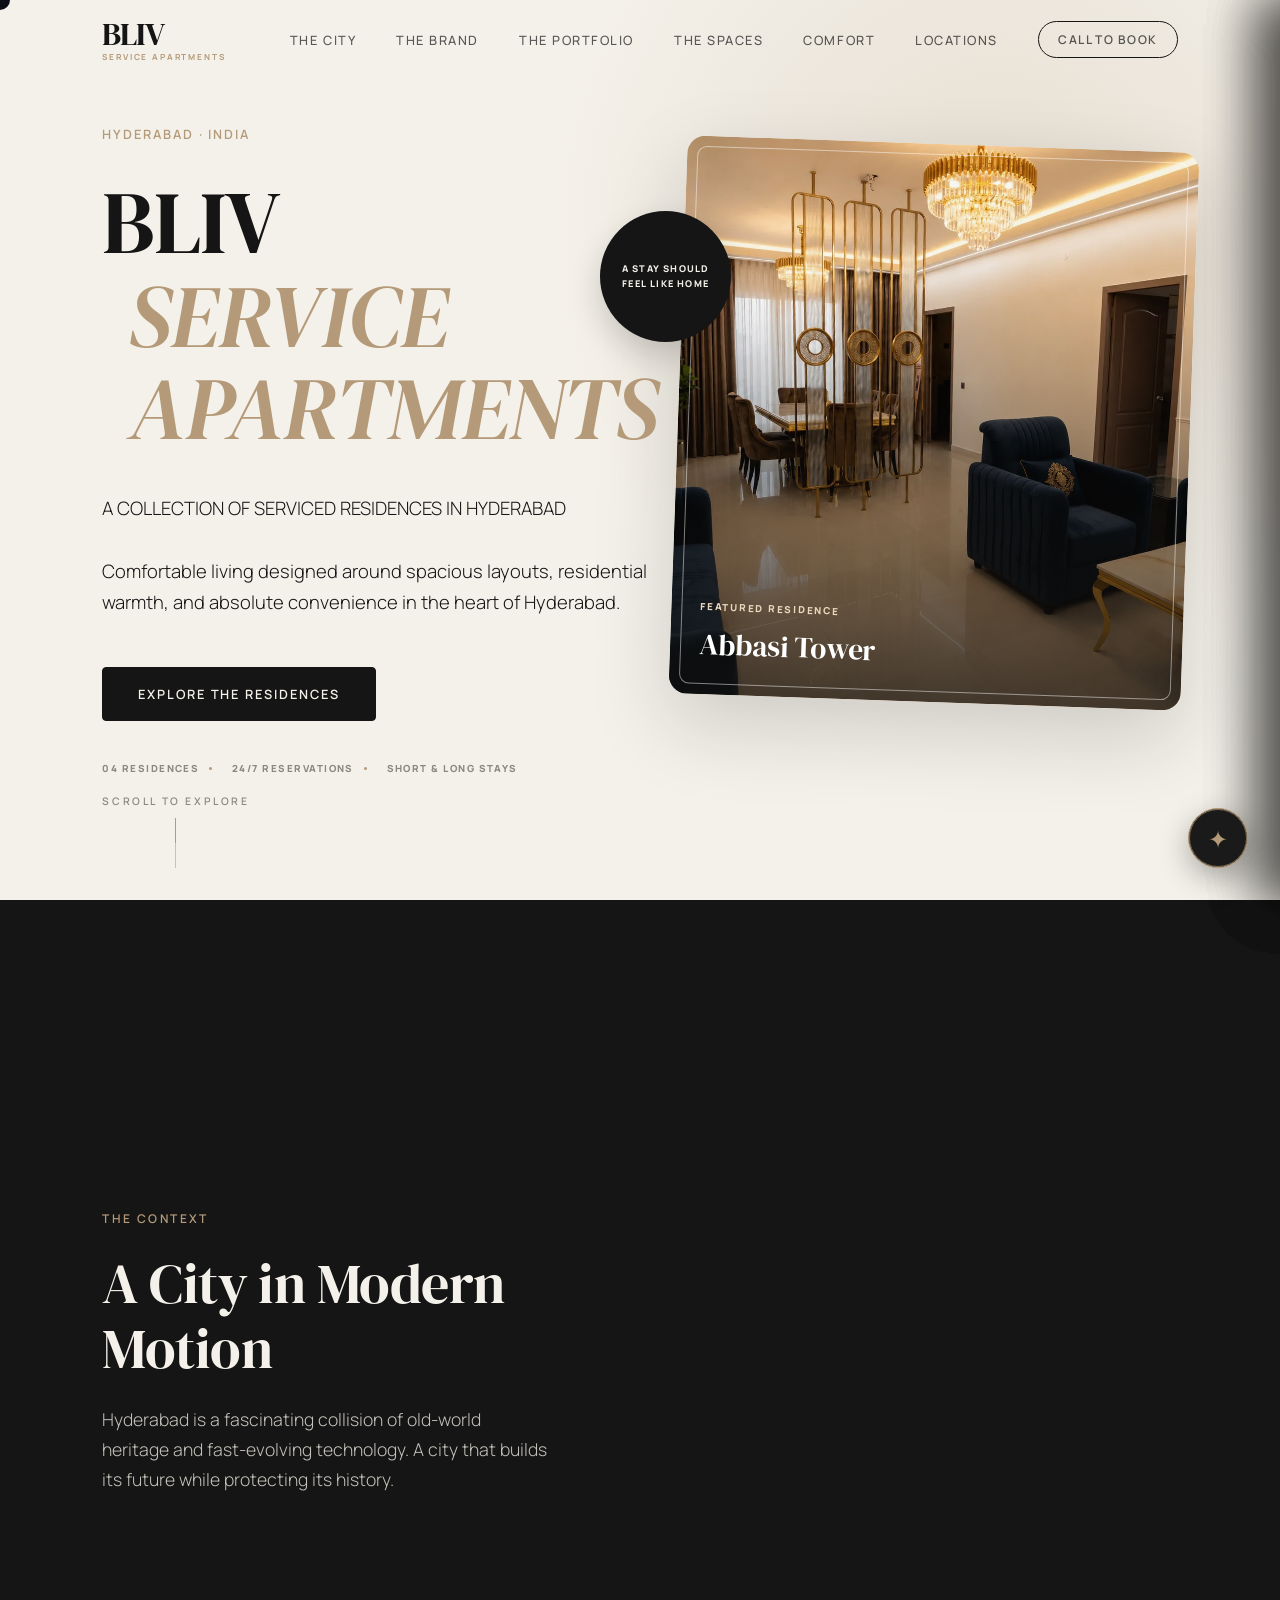
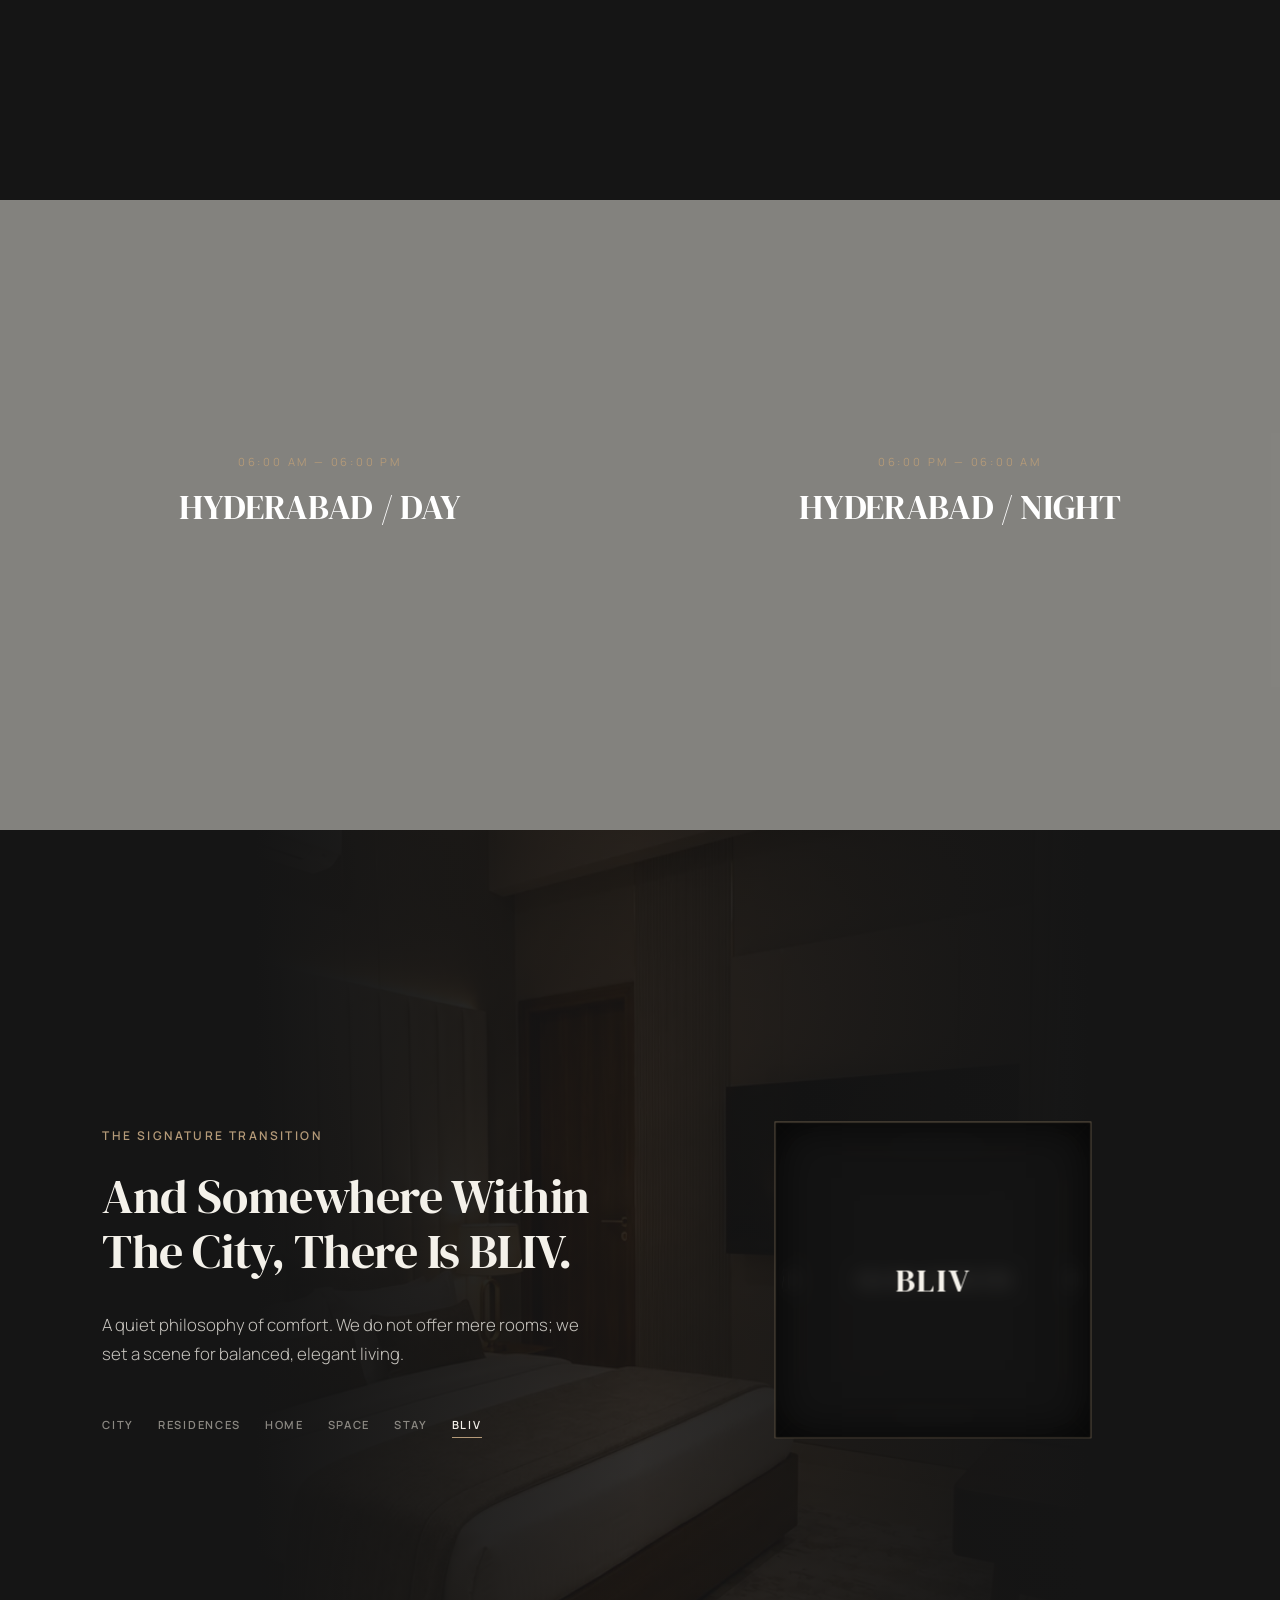
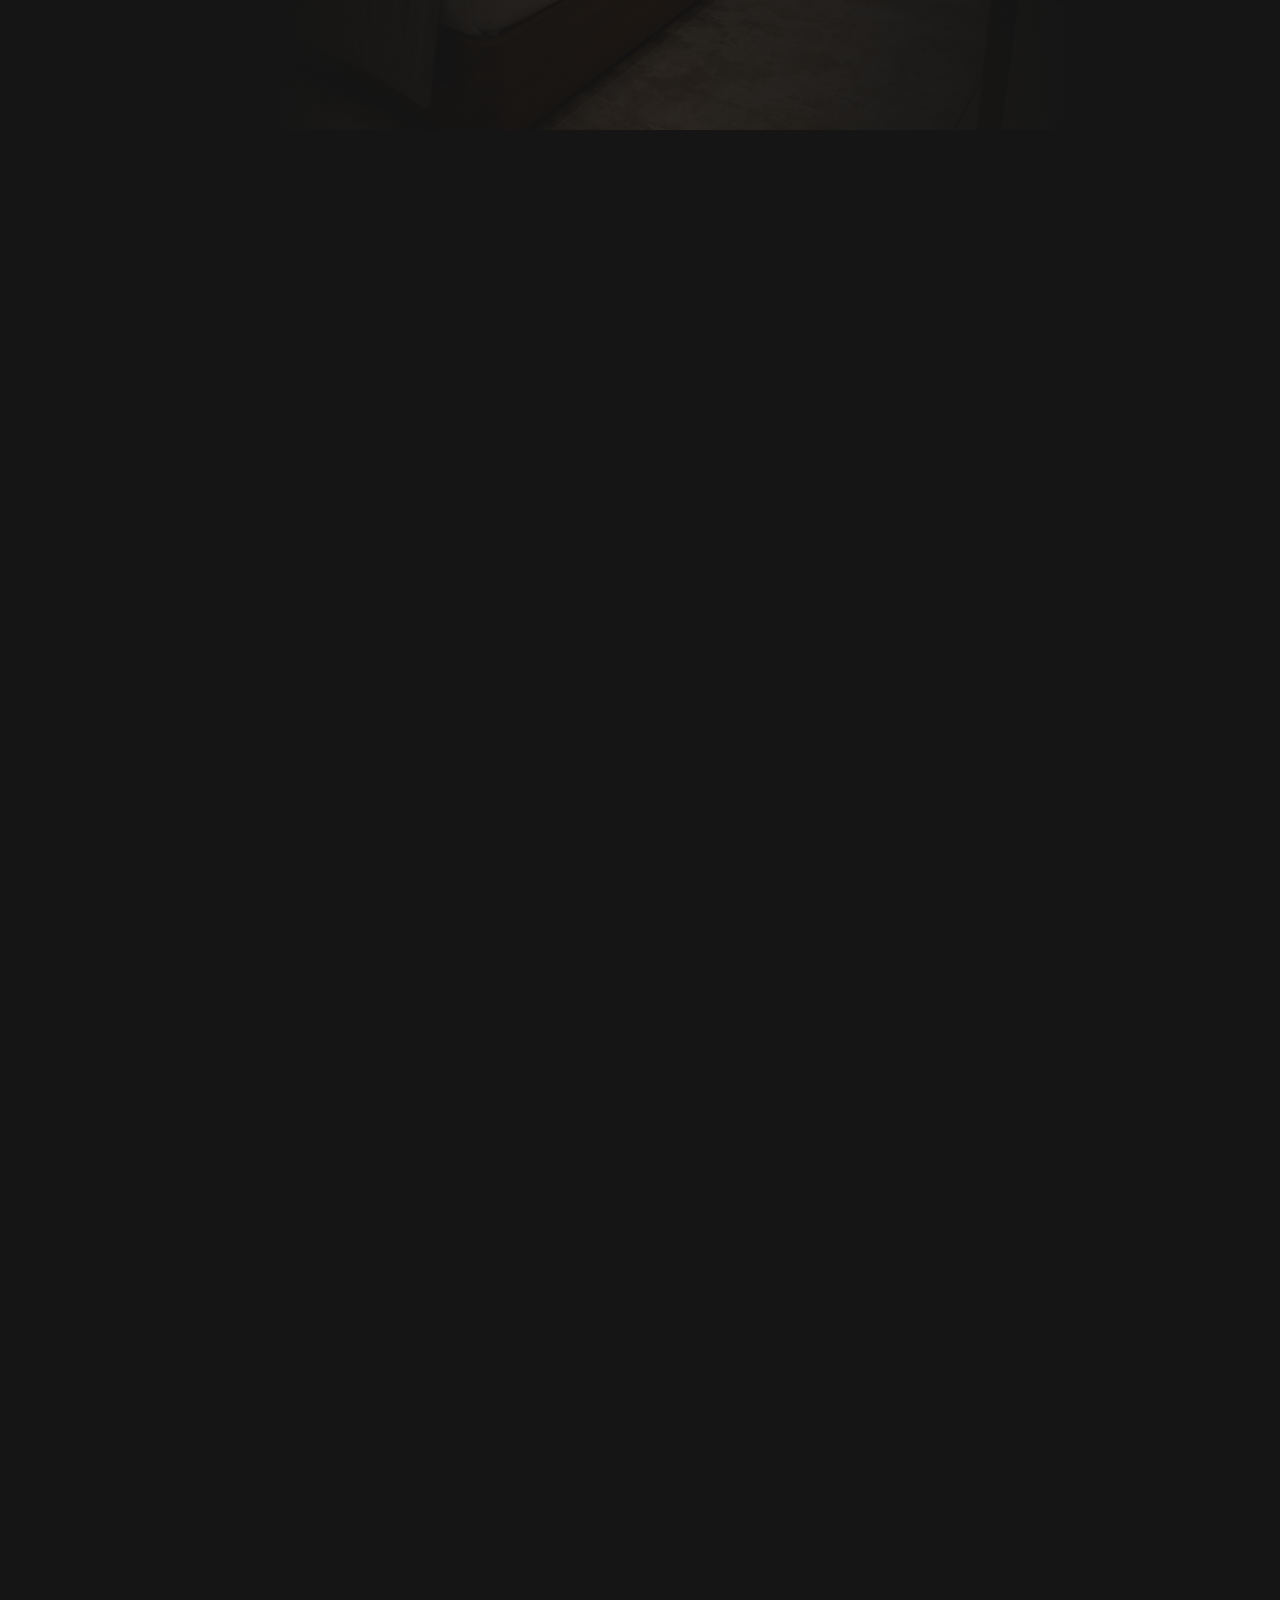
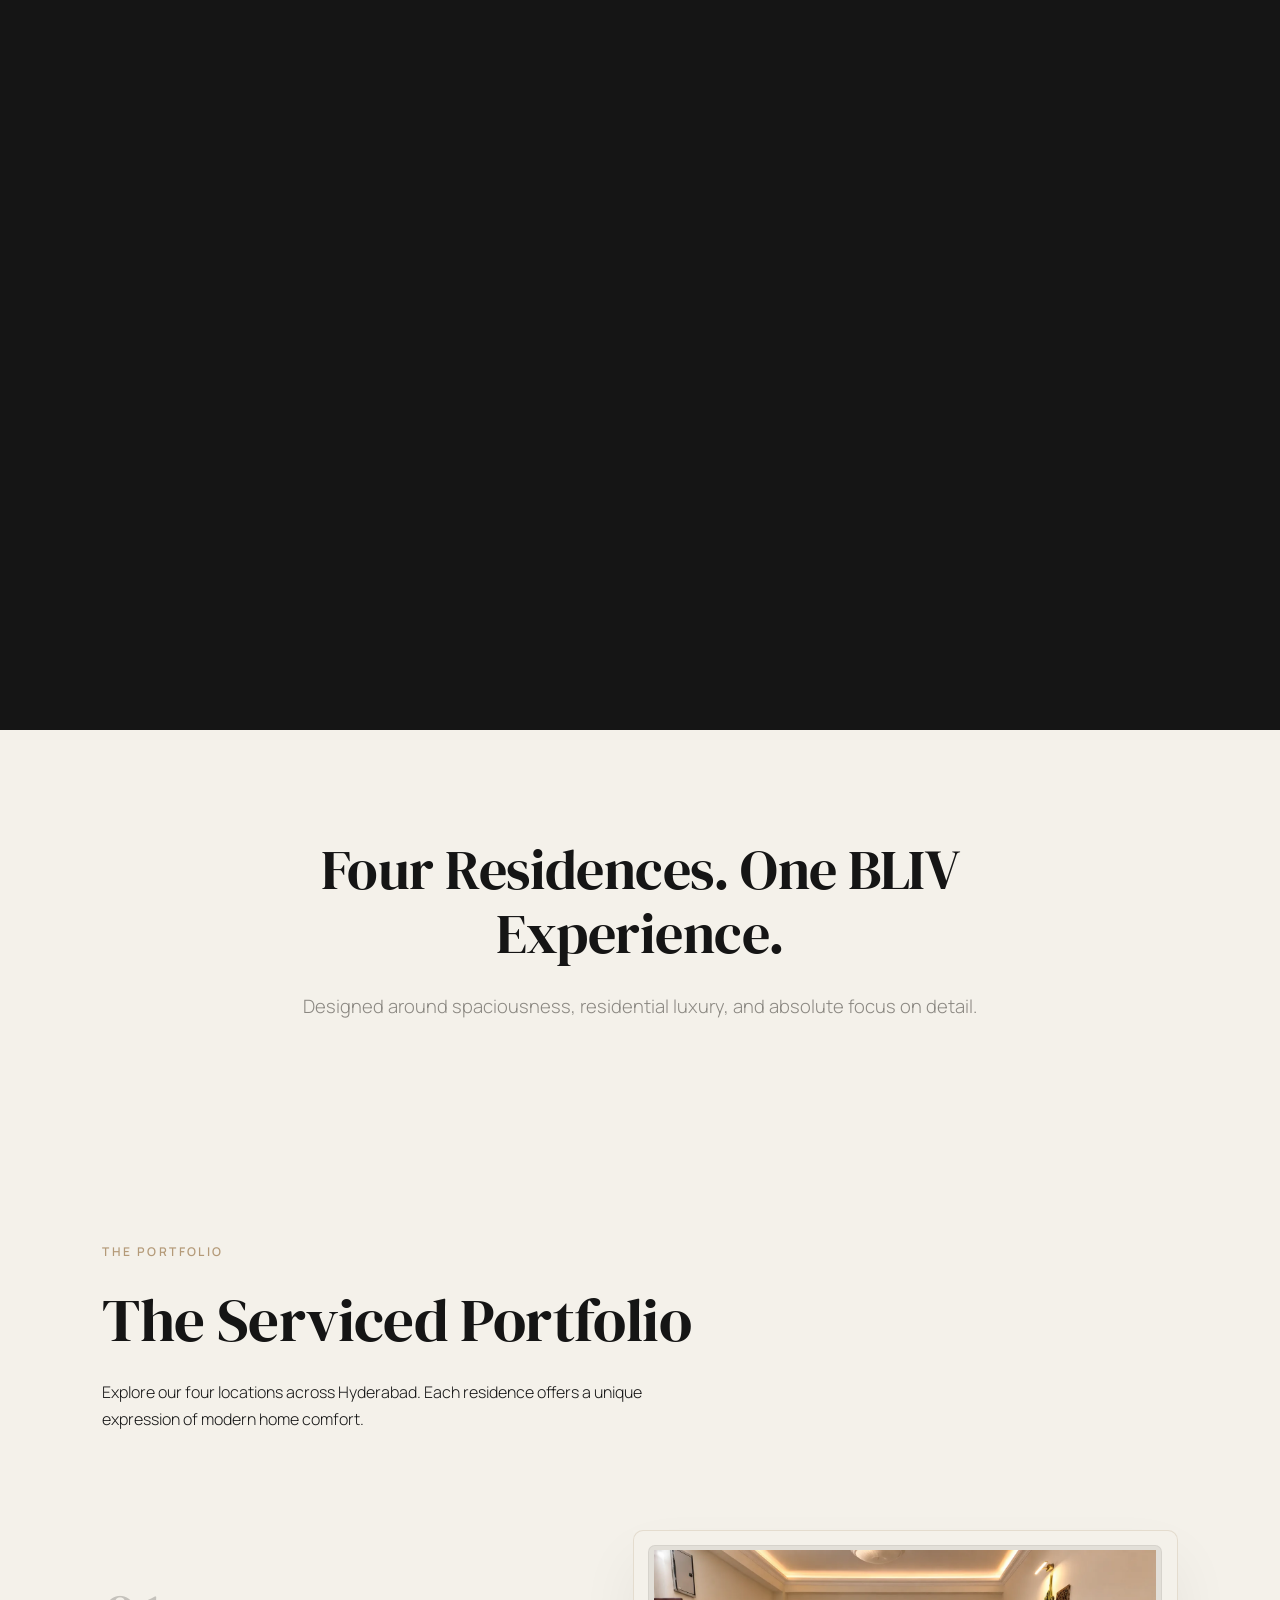
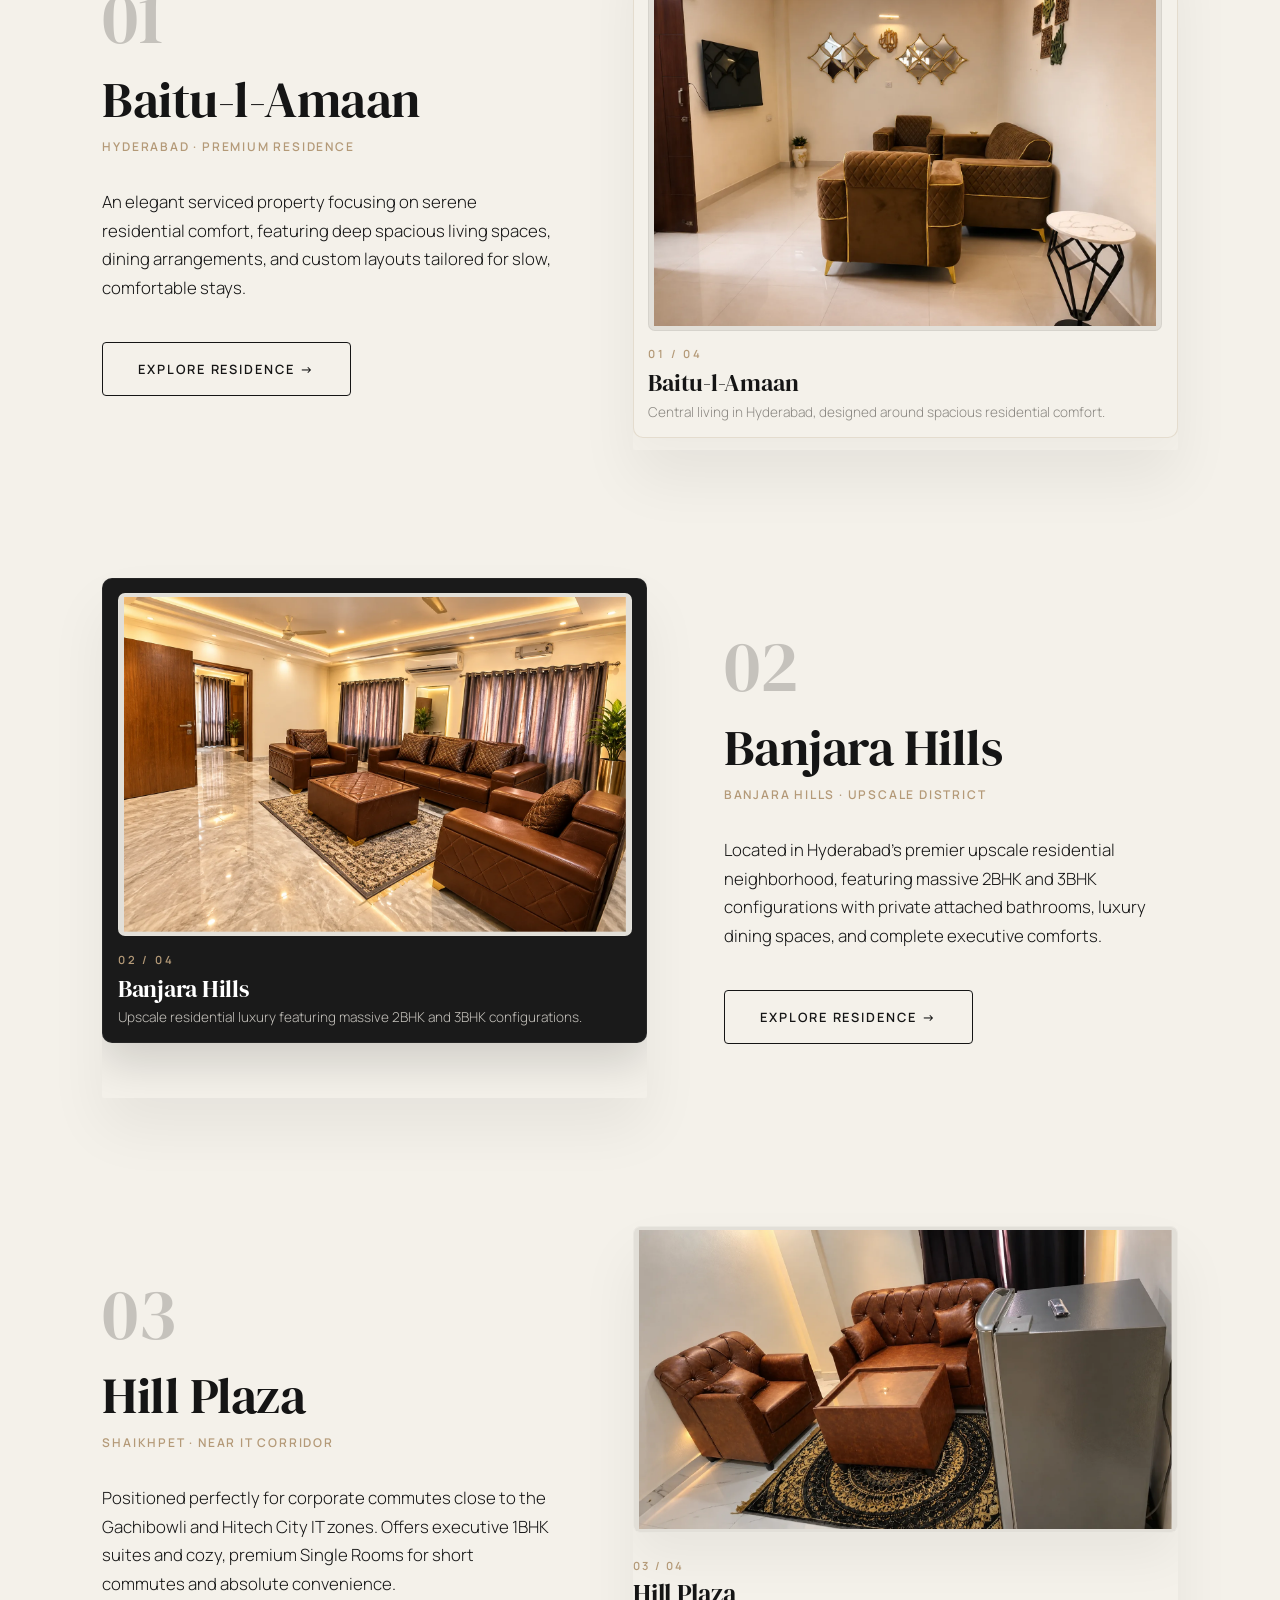
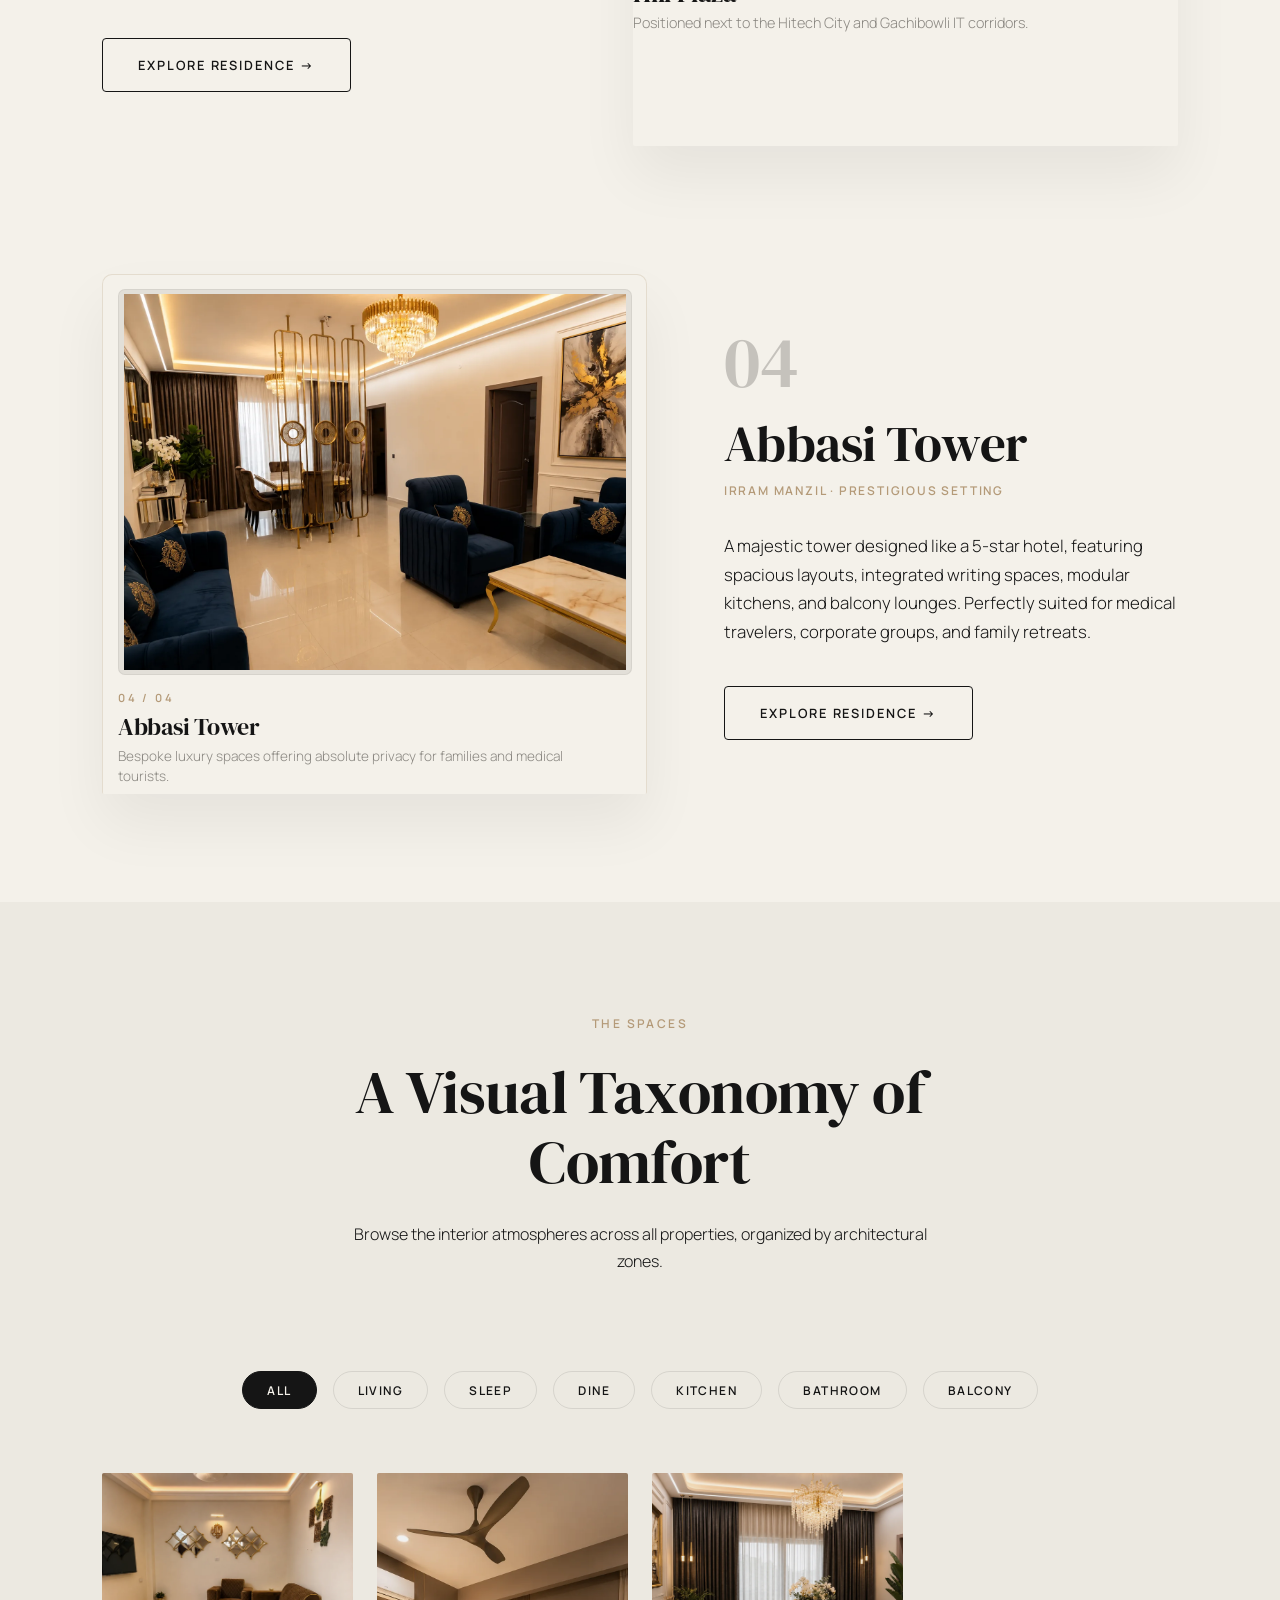
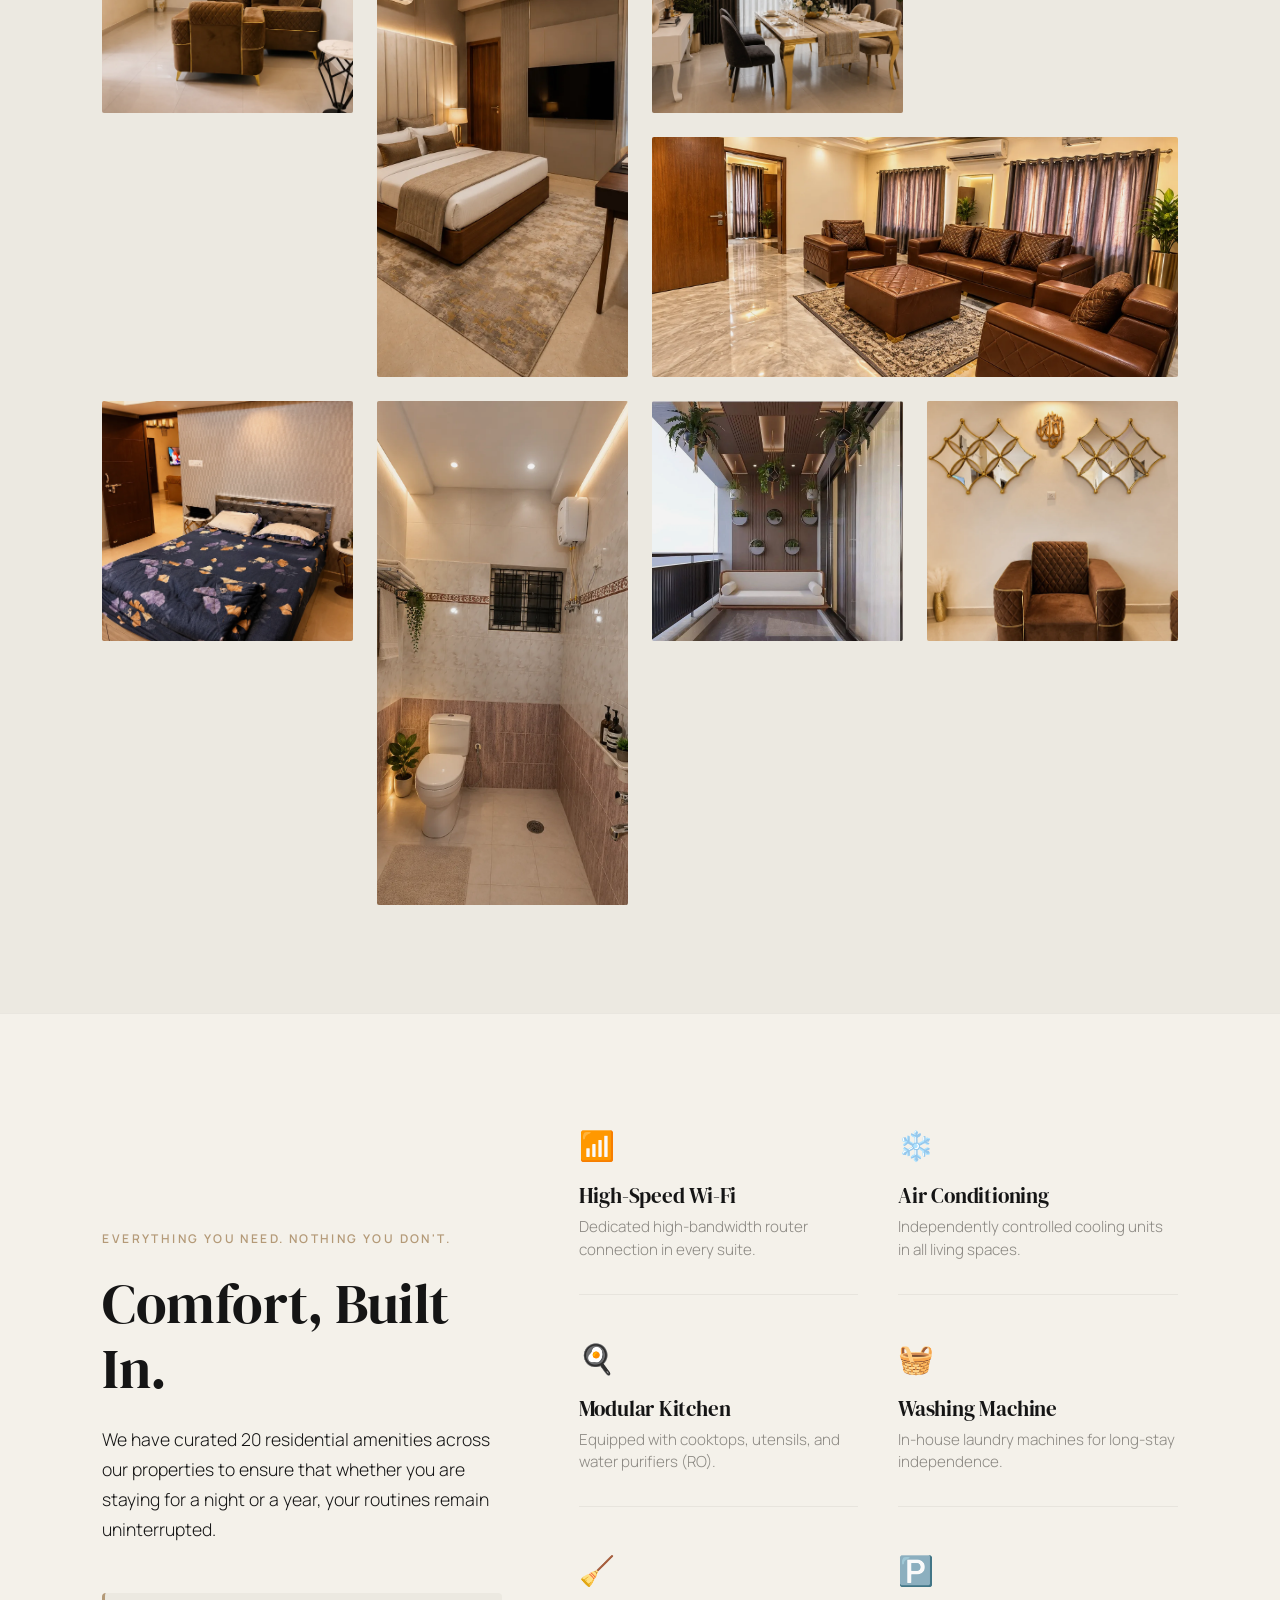
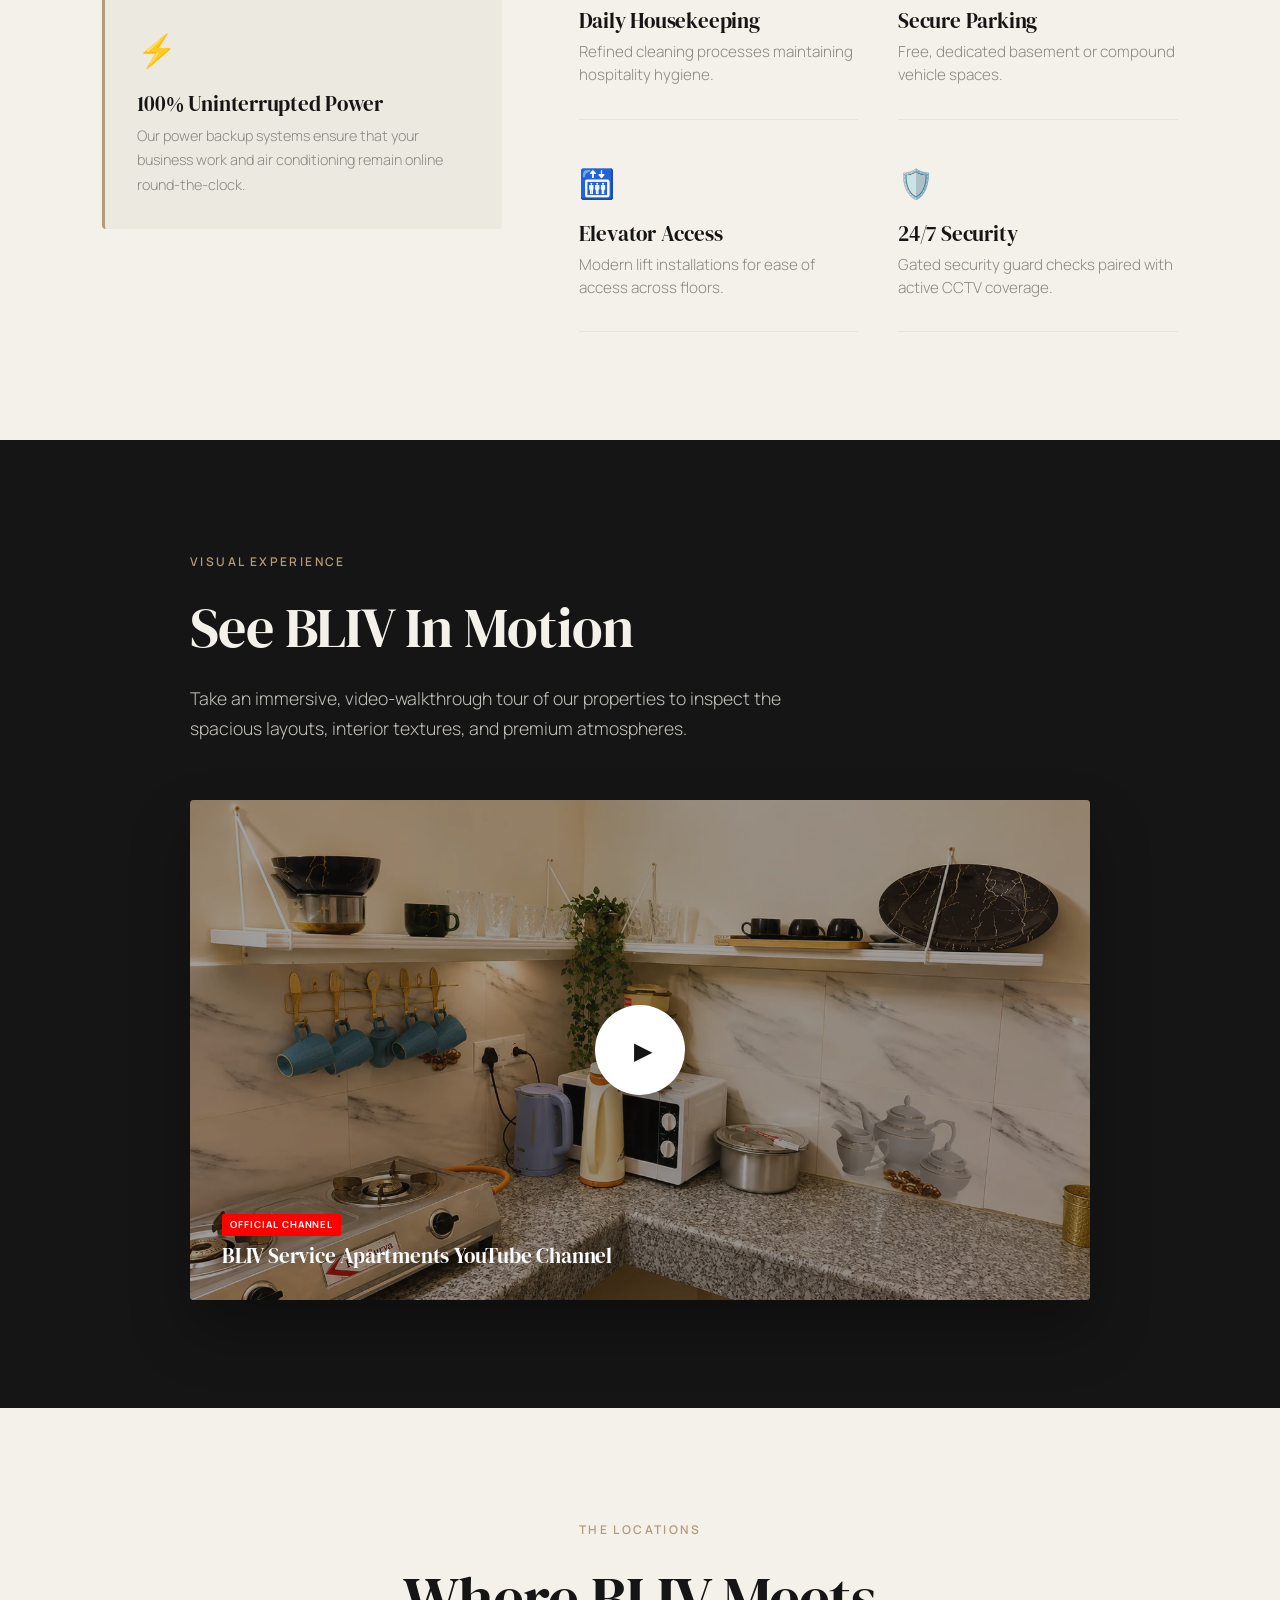
==== commit 2fa986f6: "fix: prevent blank screens and refresh site assets" ====
--- a/index.html
+++ b/index.html
@@ -21,7 +21,7 @@
     <link href="https://fonts.googleapis.com/css2?family=DM+Serif+Display:ital@0;1&family=Manrope:wght@300;400;500;600;700&display=swap" rel="stylesheet">
     
     <!-- Stylesheets -->
-    <link rel="stylesheet" href="style.css">
+    <link rel="stylesheet" href="style.css?v=20261001-blankfix">
 </head>
 <body>
     <!-- Custom Premium Cursor (Desktop Only) -->
@@ -1093,10 +1093,10 @@
     </div>
 
     <!-- Core Interactive Logic Script -->
-    <script src="app.js"></script>
+    <script src="app.js?v=20261001-blankfix"></script>
     
     <!-- Cinematic Luxury Motion System -->
-    <script src="motion.js"></script>
+    <script src="motion.js?v=20261001-blankfix"></script>
     
     <!-- Premium API-Free Chatbot Concierge System -->
     <script src="data/chatbotConfig.js"></script>
--- a/style.css
+++ b/style.css
@@ -429,6 +429,7 @@
     position: relative;
     width: 100%;
     height: 100vh;
+    min-height: 720px;
     display: flex;
     align-items: center;
     padding: 0 var(--container-padding);
@@ -436,18 +437,35 @@
     overflow: hidden;
 }
 
+/* Never allow an entrance effect to hide the first visible page. */
+.hero-section {
+    opacity: 1 !important;
+}
+
+.property-hero {
+    opacity: 1 !important;
+    clip-path: none !important;
+}
+
+/* Kept as a safety net for visitors with a cached older motion script. */
+#motion-page-overlay {
+    display: none !important;
+}
+
 .hero-bg-overlay {
     position: absolute;
     top: 0;
     left: 0;
     width: 100%;
     height: 100%;
-    background: radial-gradient(circle at 70% 30%, rgba(180, 154, 120, 0.08) 0%, rgba(21, 21, 21, 0) 70%);
+    background:
+        radial-gradient(circle at 78% 26%, rgba(180, 154, 120, 0.22) 0%, rgba(21, 21, 21, 0) 38%),
+        linear-gradient(115deg, rgba(244, 241, 234, 0.98) 24%, rgba(244, 241, 234, 0.88) 55%, rgba(244, 241, 234, 0.18) 100%);
 }
 
 .hero-content {
     position: relative;
-    max-width: 800px;
+    max-width: 690px;
     z-index: 10;
 }
 
@@ -484,6 +502,125 @@
     margin-bottom: 3rem;
 }
 
+.hero-service-line {
+    display: flex;
+    flex-wrap: wrap;
+    gap: 0.55rem 1.25rem;
+    margin-top: 2rem;
+    color: var(--color-grey);
+    font-size: 0.61rem;
+    font-weight: 800;
+    letter-spacing: 0.15em;
+}
+
+.hero-service-line span {
+    display: inline-flex;
+    align-items: center;
+    gap: 0.6rem;
+}
+
+.hero-service-line span:not(:last-child)::after {
+    content: '';
+    width: 3px;
+    height: 3px;
+    border-radius: 50%;
+    background: var(--color-sand);
+}
+
+.hero-visual {
+    position: absolute;
+    top: clamp(120px, 16vh, 170px);
+    right: clamp(2rem, 7vw, 9rem);
+    width: min(40vw, 560px);
+    height: min(62vh, 660px);
+    z-index: 2;
+}
+
+.hero-visual-frame {
+    position: relative;
+    width: 100%;
+    height: 100%;
+    overflow: hidden;
+    border-radius: 18px;
+    box-shadow: 0 30px 80px rgba(21, 21, 21, 0.17);
+    transform: rotate(2deg);
+}
+
+.hero-visual-frame::before {
+    content: '';
+    position: absolute;
+    inset: 10px;
+    z-index: 2;
+    border: 1px solid rgba(255, 255, 255, 0.48);
+    border-radius: 10px;
+    pointer-events: none;
+}
+
+.hero-visual-frame img {
+    width: 100%;
+    height: 100%;
+    display: block;
+    object-fit: cover;
+    object-position: center;
+    animation: hero-photo-float 12s ease-in-out infinite alternate;
+}
+
+.hero-visual-shade {
+    position: absolute;
+    inset: 0;
+    background: linear-gradient(180deg, rgba(17, 17, 17, 0.03) 28%, rgba(17, 17, 17, 0.74) 100%);
+}
+
+.hero-visual-caption {
+    position: absolute;
+    right: 1.8rem;
+    bottom: 1.65rem;
+    left: 1.8rem;
+    z-index: 3;
+    color: var(--color-white);
+}
+
+.hero-visual-caption span {
+    display: block;
+    margin-bottom: 0.35rem;
+    color: #E9D8BC;
+    font-size: 0.61rem;
+    font-weight: 800;
+    letter-spacing: 0.18em;
+}
+
+.hero-visual-caption strong {
+    font-family: var(--font-display);
+    font-size: clamp(1.55rem, 2.3vw, 2.35rem);
+    font-weight: 400;
+}
+
+.hero-visual-stamp {
+    position: absolute;
+    top: 12%;
+    left: -4.9rem;
+    z-index: 4;
+    width: 8.2rem;
+    height: 8.2rem;
+    display: grid;
+    place-items: center;
+    padding: 1rem;
+    border-radius: 50%;
+    background: var(--color-charcoal);
+    color: var(--color-ivory);
+    font-size: 0.58rem;
+    font-weight: 800;
+    line-height: 1.55;
+    letter-spacing: 0.13em;
+    text-align: center;
+    box-shadow: 0 14px 30px rgba(21, 21, 21, 0.18);
+}
+
+@keyframes hero-photo-float {
+    from { transform: scale(1.02) translate3d(0, 0, 0); }
+    to { transform: scale(1.09) translate3d(-1.5%, -1%, 0); }
+}
+
 .scroll-indicator {
     position: absolute;
     bottom: 2rem;
@@ -527,11 +664,36 @@
 }
 
 @media (max-width: 768px) {
+    .hero-section {
+        min-height: 760px;
+        align-items: flex-end;
+        padding-bottom: 7rem;
+    }
     .hero-title {
         font-size: 3.5rem;
     }
     .hero-subtext {
         font-size: 1rem;
+    }
+    .hero-visual {
+        top: 94px;
+        right: 1rem;
+        width: min(80vw, 390px);
+        height: 355px;
+        opacity: 0.45;
+    }
+    .hero-visual-frame {
+        transform: rotate(1.5deg);
+    }
+    .hero-visual-stamp {
+        display: none;
+    }
+    .hero-content {
+        max-width: 100%;
+    }
+    .hero-service-line {
+        gap: 0.55rem 0.85rem;
+        font-size: 0.54rem;
     }
 }
 
@@ -2547,9 +2709,102 @@
 /* --- STYLE E: MUSEUM LABEL FRAME (For gallery lightbox and detailed sections) --- */
 .frame-museum .frame-inner {
     background-color: var(--color-white);
-    padding: 1.8rem;
-    border: 1px solid rgba(21, 21, 21, 0.07);
-    box-shadow: 0 20px 40px rgba(21, 21, 21, 0.04);
+    height: 100%;
+    padding: 0;
+    border: 1px solid rgba(21, 21, 21, 0.08);
+    border-radius: 10px;
+    box-shadow: 0 10px 24px rgba(21, 21, 21, 0.055);
+}
+
+/* Premium gallery treatment: more image, less frame. */
+.overlay-mosaic-grid {
+    grid-template-columns: repeat(12, minmax(0, 1fr));
+    grid-auto-rows: clamp(74px, 8vw, 118px);
+    gap: 0.9rem;
+}
+
+.overlay-mosaic-grid .gallery-item {
+    grid-column: span 4;
+    grid-row: span 2;
+    margin: 0;
+    min-width: 0;
+    border-radius: 10px;
+    background: transparent;
+}
+
+.overlay-mosaic-grid .gallery-item.wide {
+    grid-column: span 8;
+}
+
+.overlay-mosaic-grid .gallery-item.tall {
+    grid-row: span 4;
+}
+
+.overlay-mosaic-grid .frame-image-wrapper {
+    height: auto;
+    min-height: 0;
+    flex: 1 1 auto;
+}
+
+.frame-museum .frame-meta {
+    display: flex;
+    align-items: center;
+    gap: 0.65rem;
+    min-height: 3.35rem;
+    padding: 0.75rem 0.9rem 0.8rem;
+    border-top: 1px solid rgba(21, 21, 21, 0.07);
+}
+
+.frame-museum .frame-number {
+    flex: 0 0 auto;
+    font-size: 0.6rem;
+    font-weight: 700;
+    letter-spacing: 0.16em;
+    color: var(--color-sand);
+}
+
+.frame-museum .frame-title {
+    margin: 0;
+    font-size: 0.75rem;
+    font-family: var(--font-body);
+    font-weight: 700;
+    letter-spacing: 0.075em;
+    line-height: 1.25;
+    color: var(--color-charcoal);
+}
+
+.frame-museum .frame-desc {
+    display: none;
+}
+
+.gallery-overlay-hint {
+    background: linear-gradient(180deg, rgba(16, 15, 13, 0.04) 35%, rgba(16, 15, 13, 0.55) 100%);
+}
+
+.gallery-overlay-hint span {
+    border: 1px solid rgba(255, 255, 255, 0.85);
+    border-radius: 999px;
+    padding: 0.45rem 0.72rem;
+    background: rgba(21, 21, 21, 0.22);
+    backdrop-filter: blur(6px);
+}
+
+/* Homepage frames retain their character while losing the heavy boxed look. */
+.frame-archival .frame-inner,
+.frame-architectural .frame-inner {
+    padding: 0.9rem;
+    border-radius: 10px;
+}
+
+.frame-archival .frame-meta,
+.frame-architectural .frame-meta {
+    margin-top: 0.9rem;
+}
+
+.frame-archival .frame-image-wrapper,
+.frame-architectural .frame-image-wrapper,
+.frame-editorial .frame-inner {
+    border-radius: 7px;
 }
 
 /* Desktop Hover Shifts & Depth effects */
@@ -2573,22 +2828,52 @@
 /* Responsive adjustment for Frame System */
 @media (max-width: 991px) {
     .frame-archival .frame-inner {
-        padding: 1.5rem;
+        padding: 0.8rem;
     }
     .frame-architectural .frame-inner {
-        padding: 1.5rem;
+        padding: 0.8rem;
+    }
+
+    .overlay-mosaic-grid {
+        grid-auto-rows: 105px;
     }
 }
 
 @media (max-width: 576px) {
     .frame-archival .frame-inner {
-        padding: 1rem;
+        padding: 0.7rem;
     }
     .frame-architectural .frame-inner {
-        padding: 1rem;
+        padding: 0.7rem;
     }
     .frame-archival .frame-title, .frame-architectural .frame-title {
         font-size: 1.3rem;
+    }
+
+    .overlay-mosaic-grid {
+        grid-template-columns: repeat(2, minmax(0, 1fr));
+        grid-auto-rows: 105px;
+        gap: 0.7rem;
+        margin-bottom: 3rem;
+    }
+
+    .overlay-mosaic-grid .gallery-item,
+    .overlay-mosaic-grid .gallery-item.wide {
+        grid-column: span 1;
+        grid-row: span 2;
+    }
+
+    .overlay-mosaic-grid .gallery-item.tall {
+        grid-row: span 3;
+    }
+
+    .frame-museum .frame-meta {
+        min-height: 3rem;
+        padding: 0.65rem 0.7rem;
+    }
+
+    .frame-museum .frame-title {
+        font-size: 0.67rem;
     }
 }
 
@@ -3604,7 +3889,3 @@
         display: none !important;
     }
 }
-
-
-
-
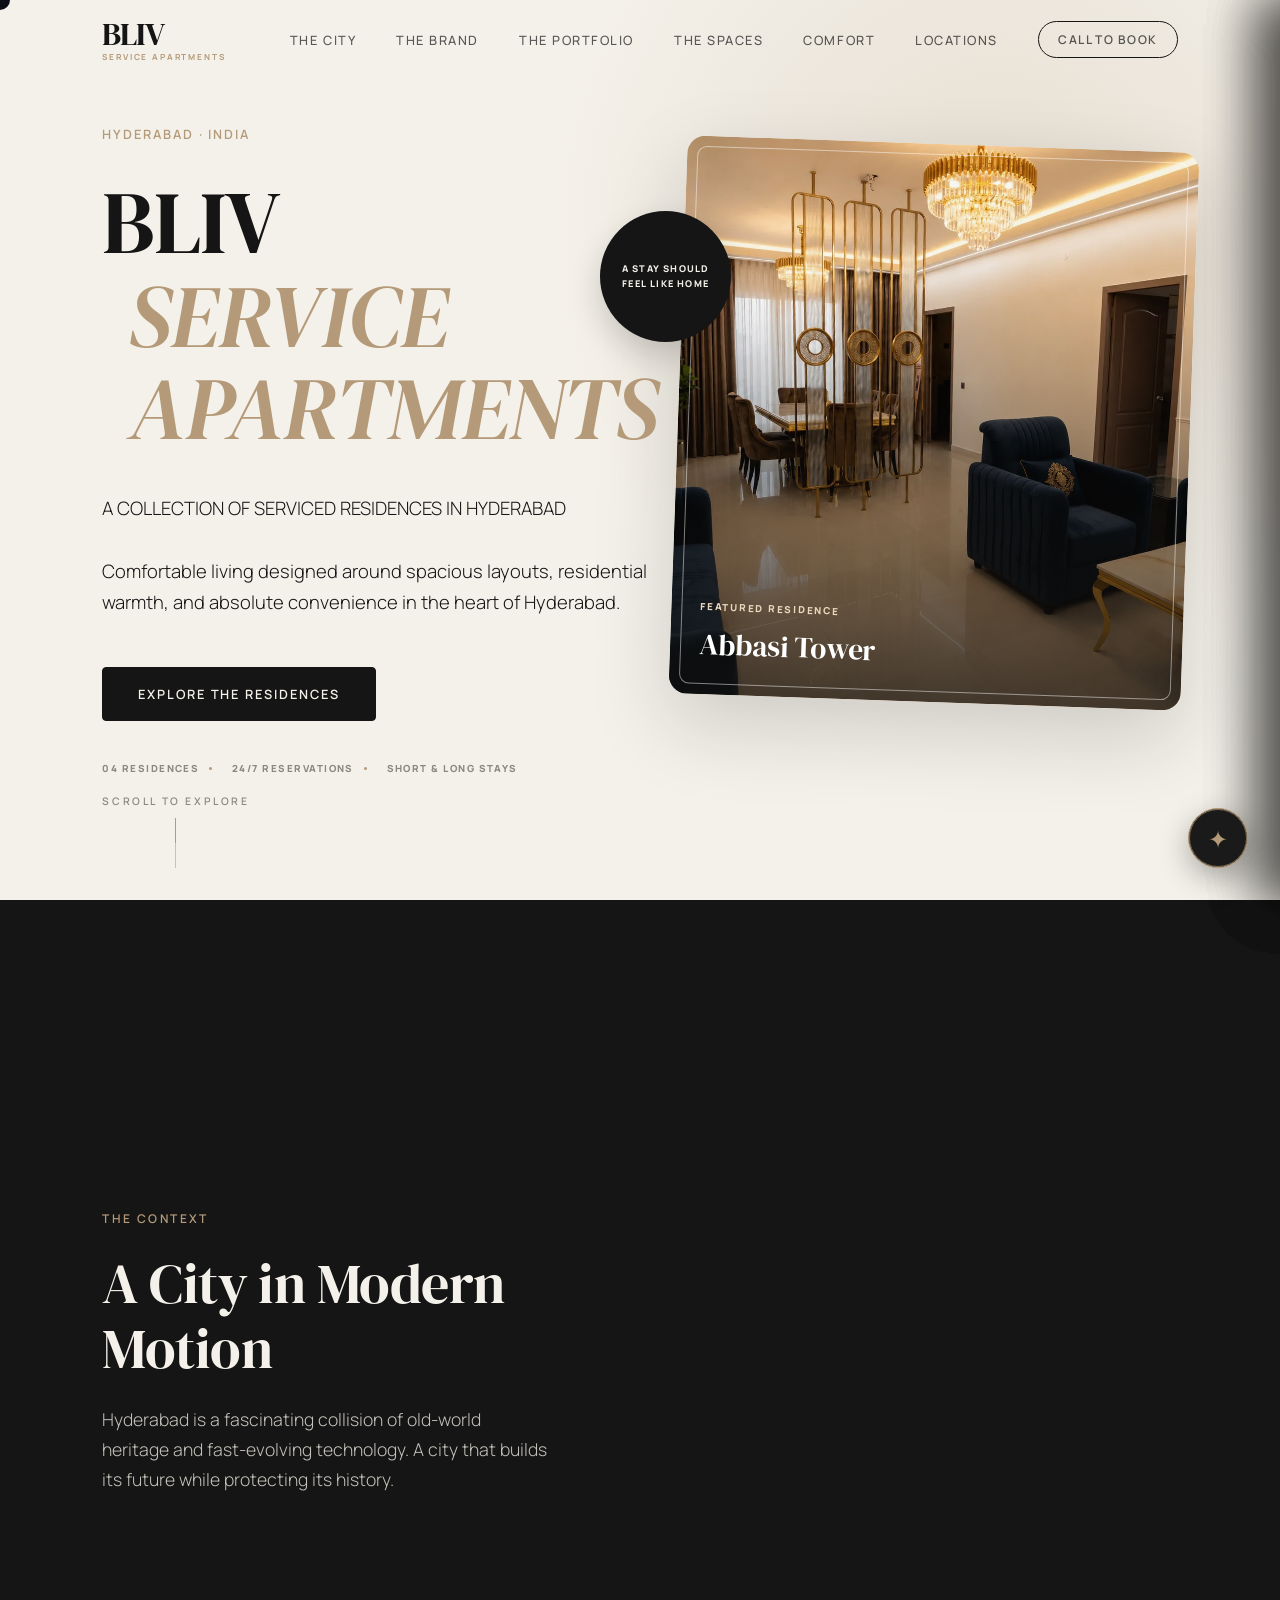
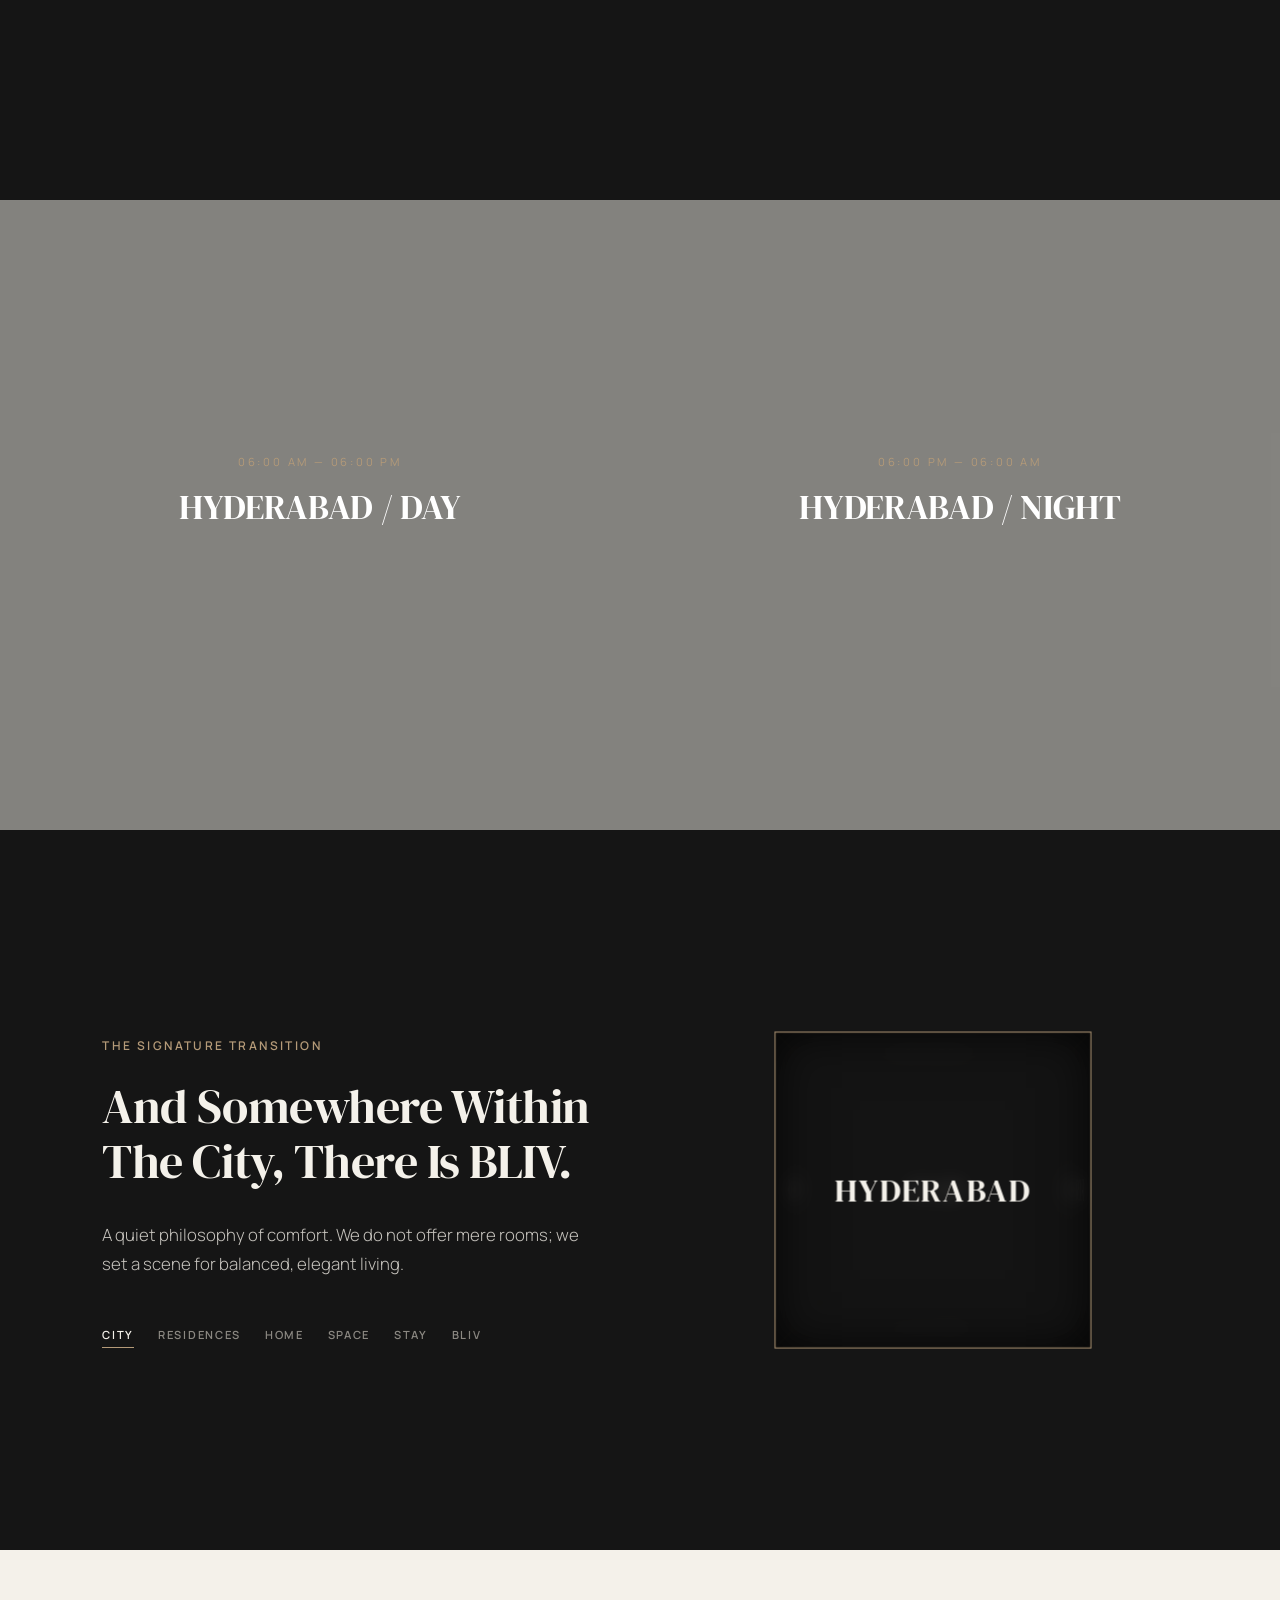
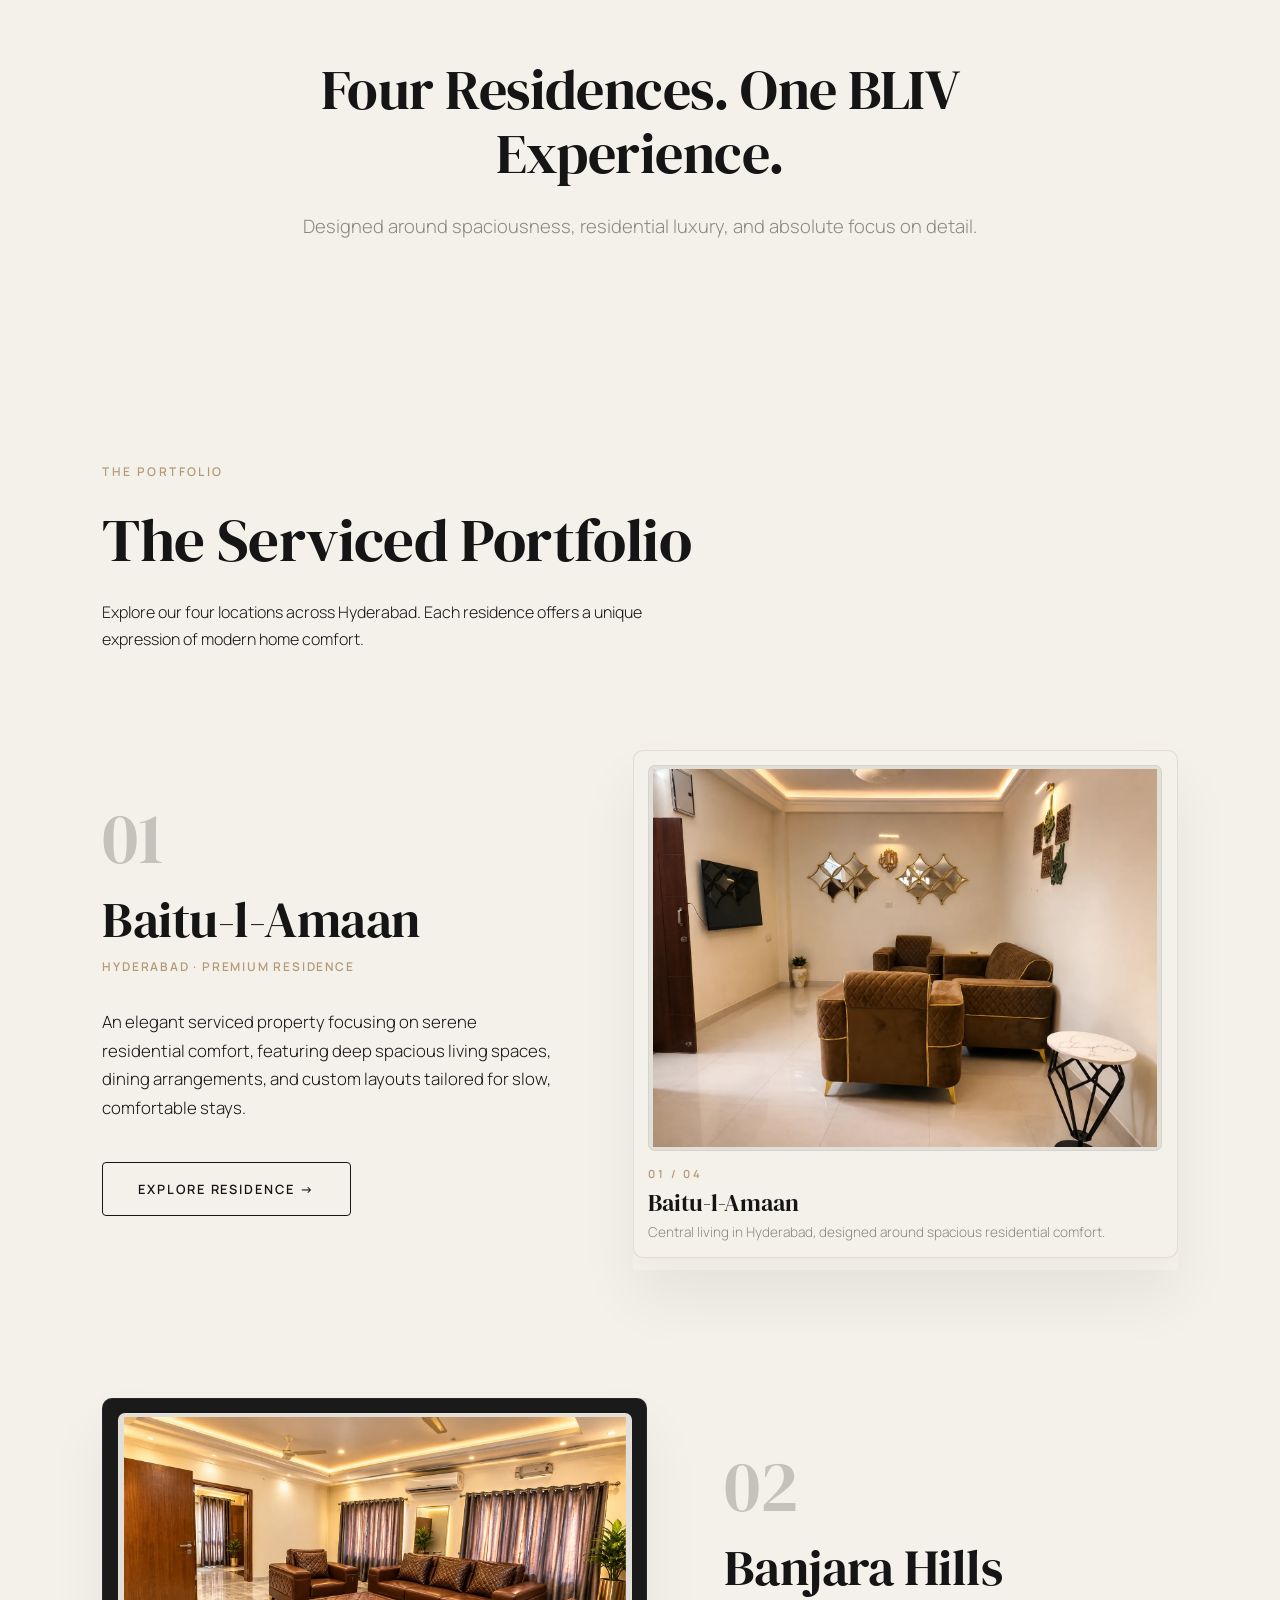
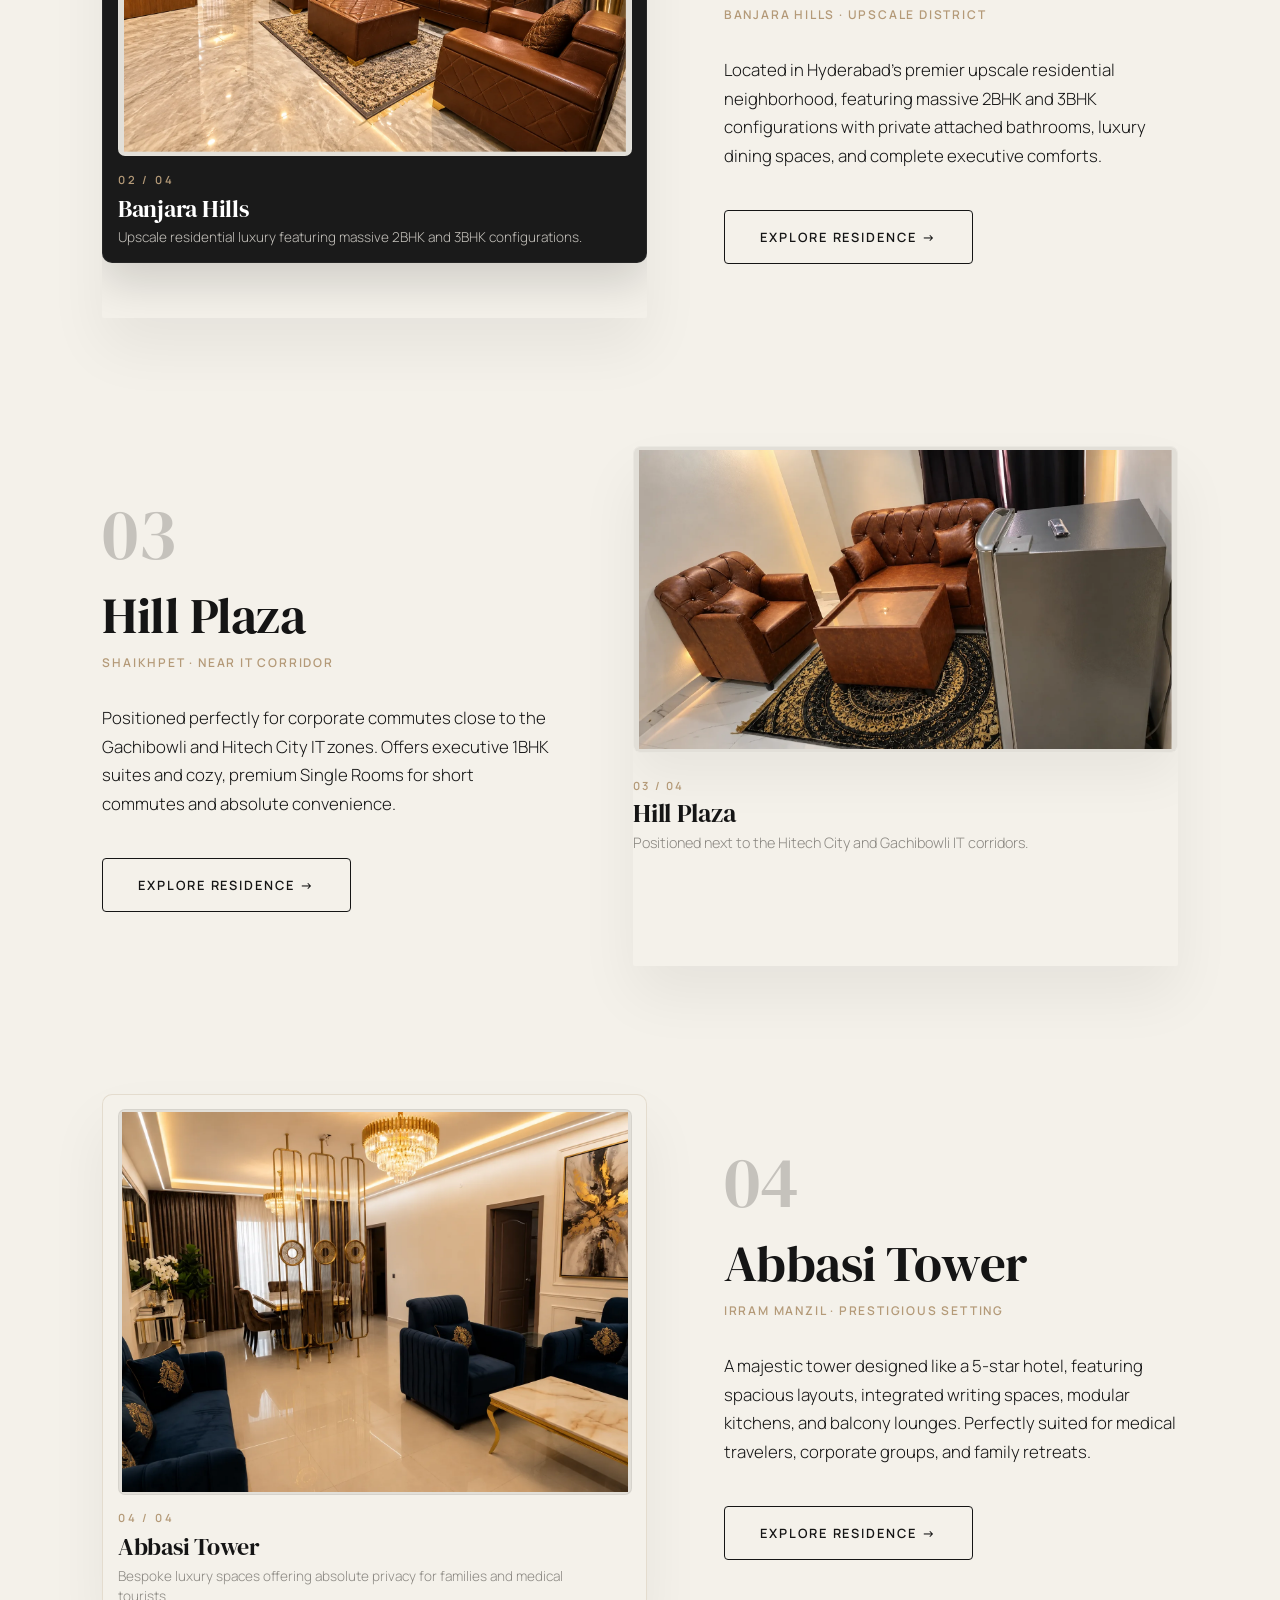
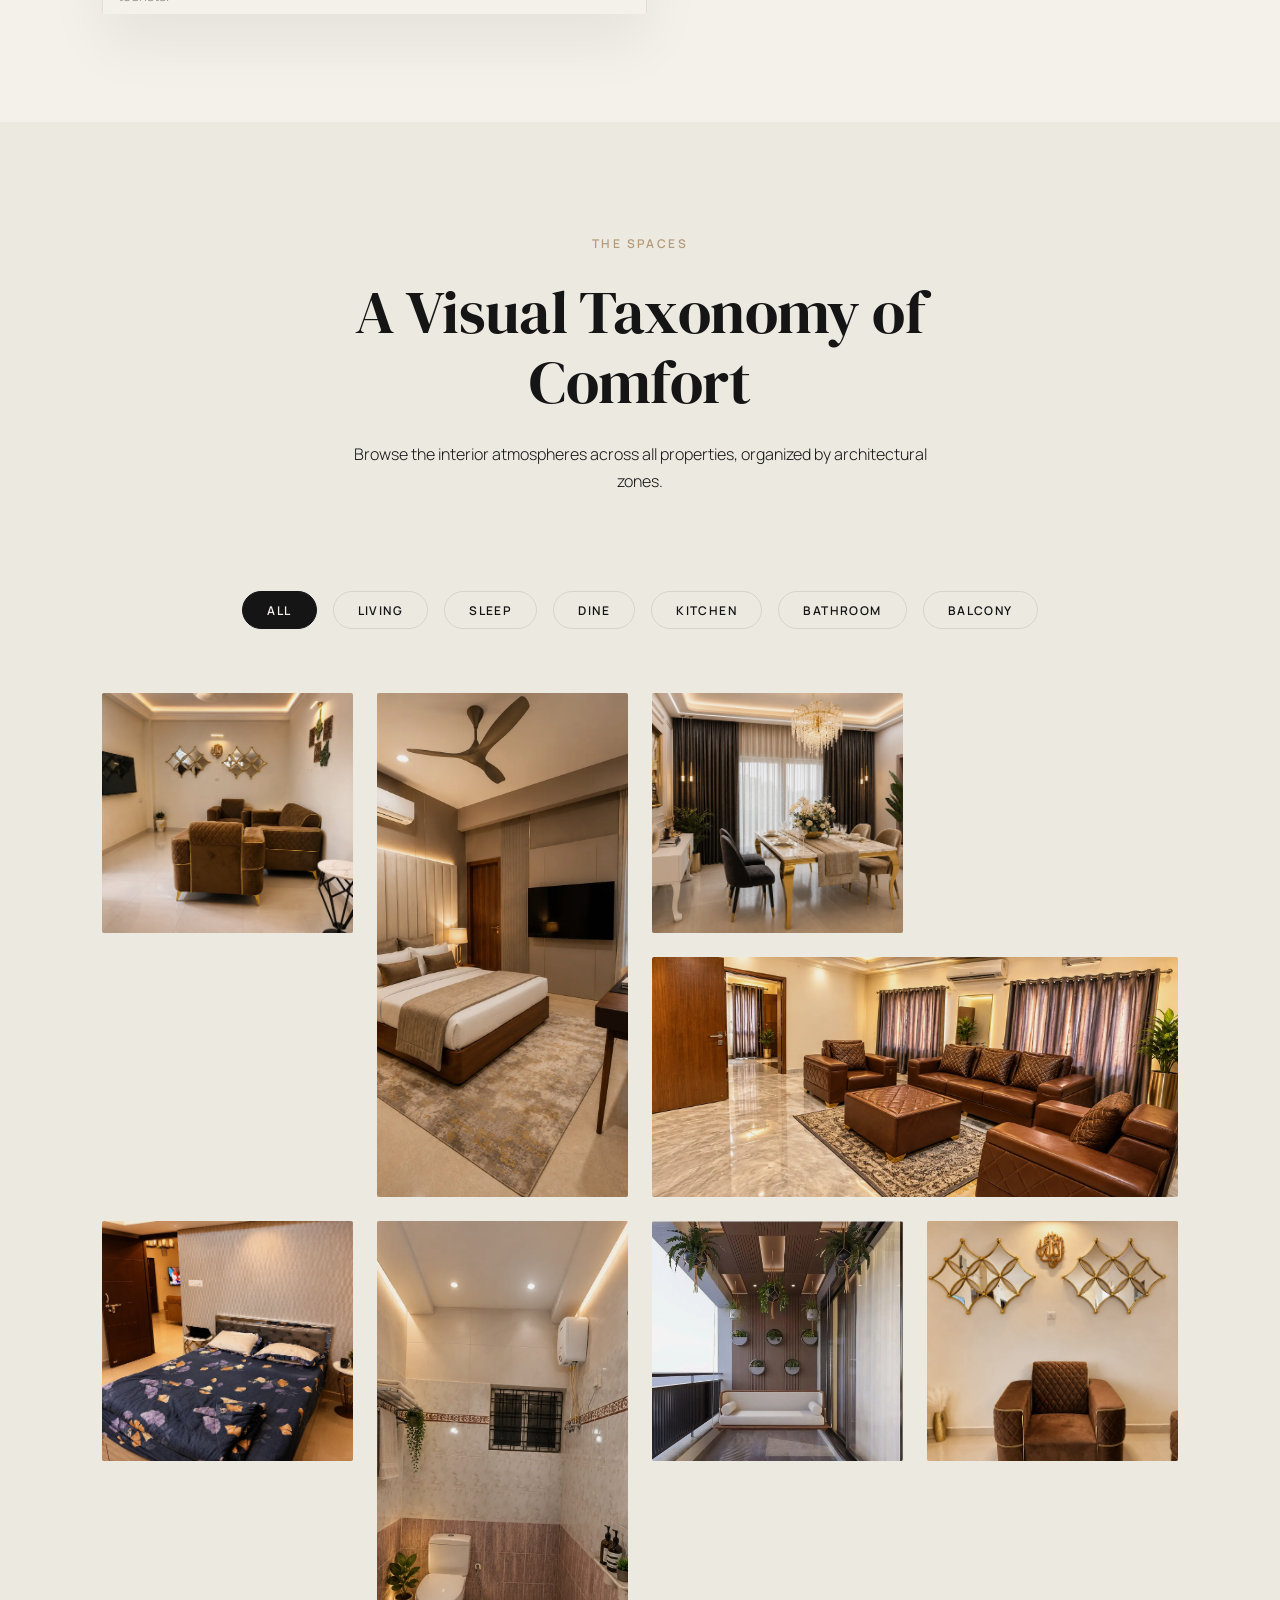
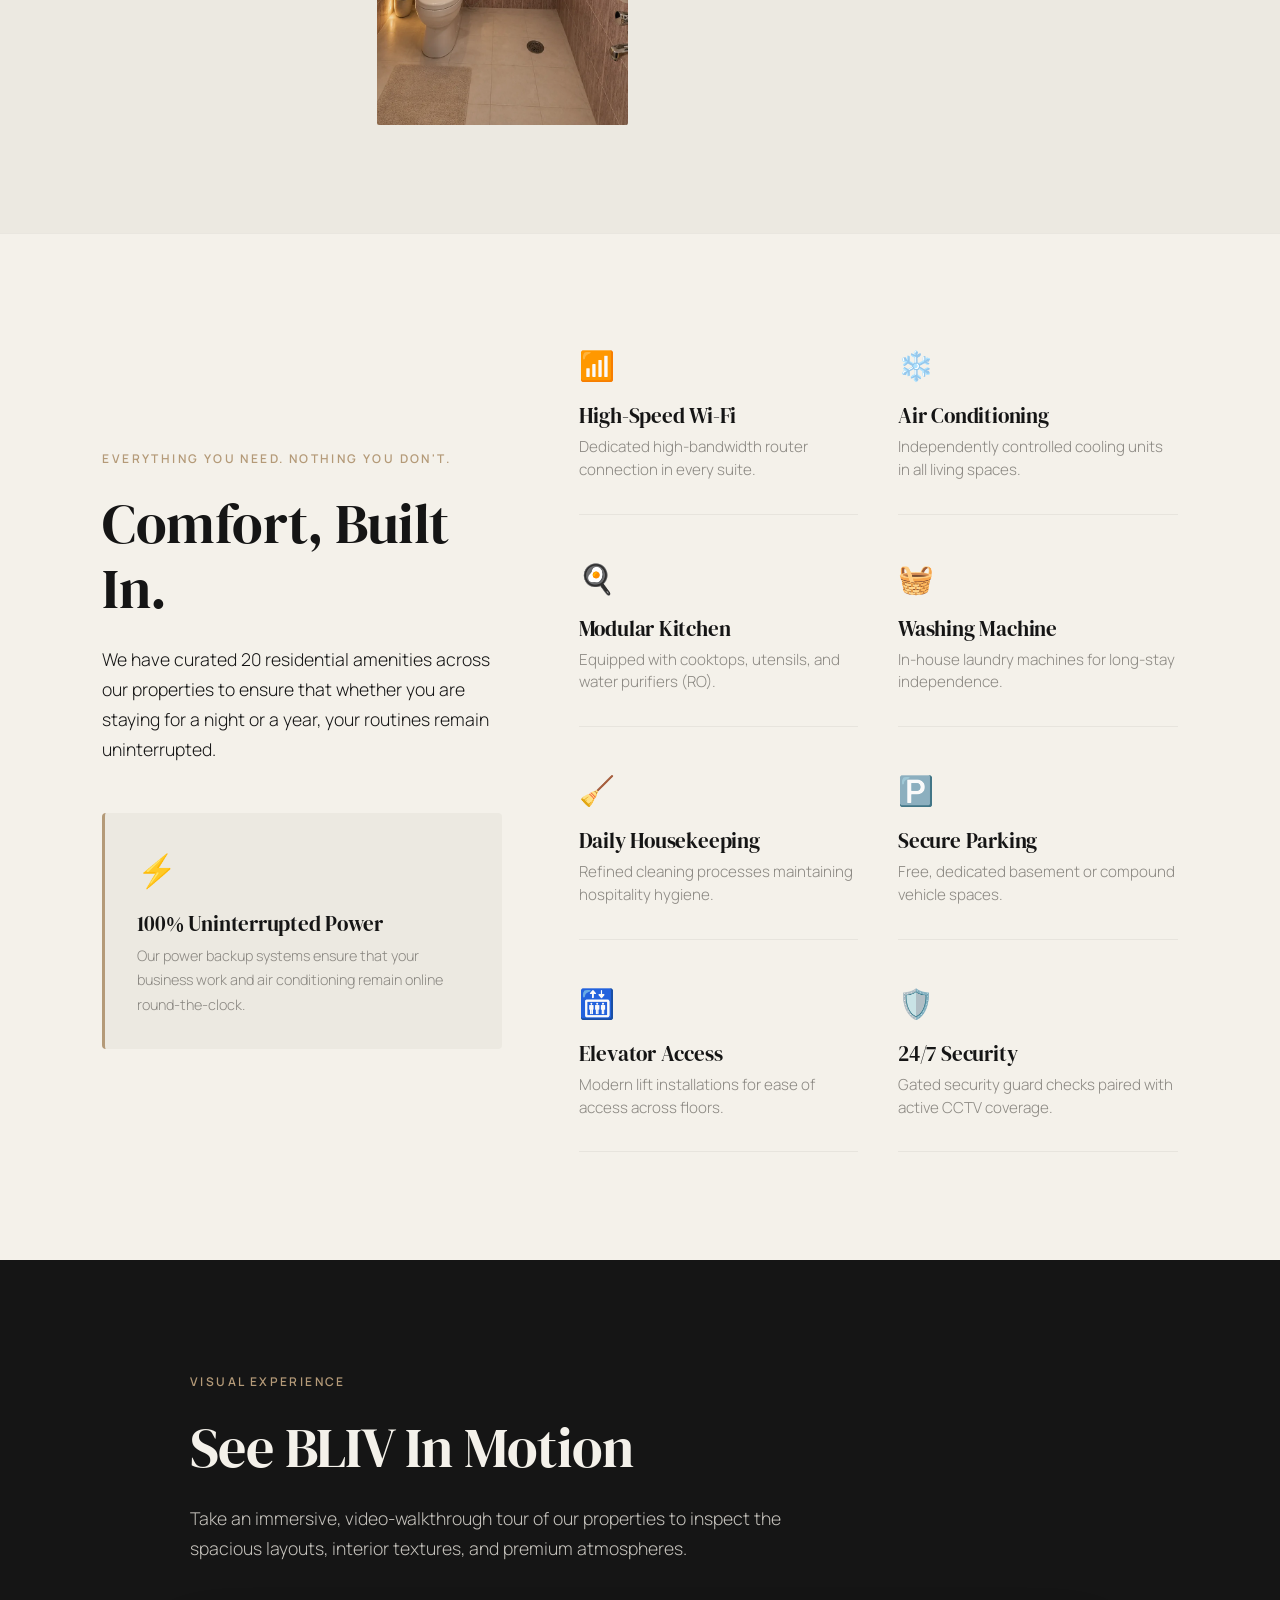
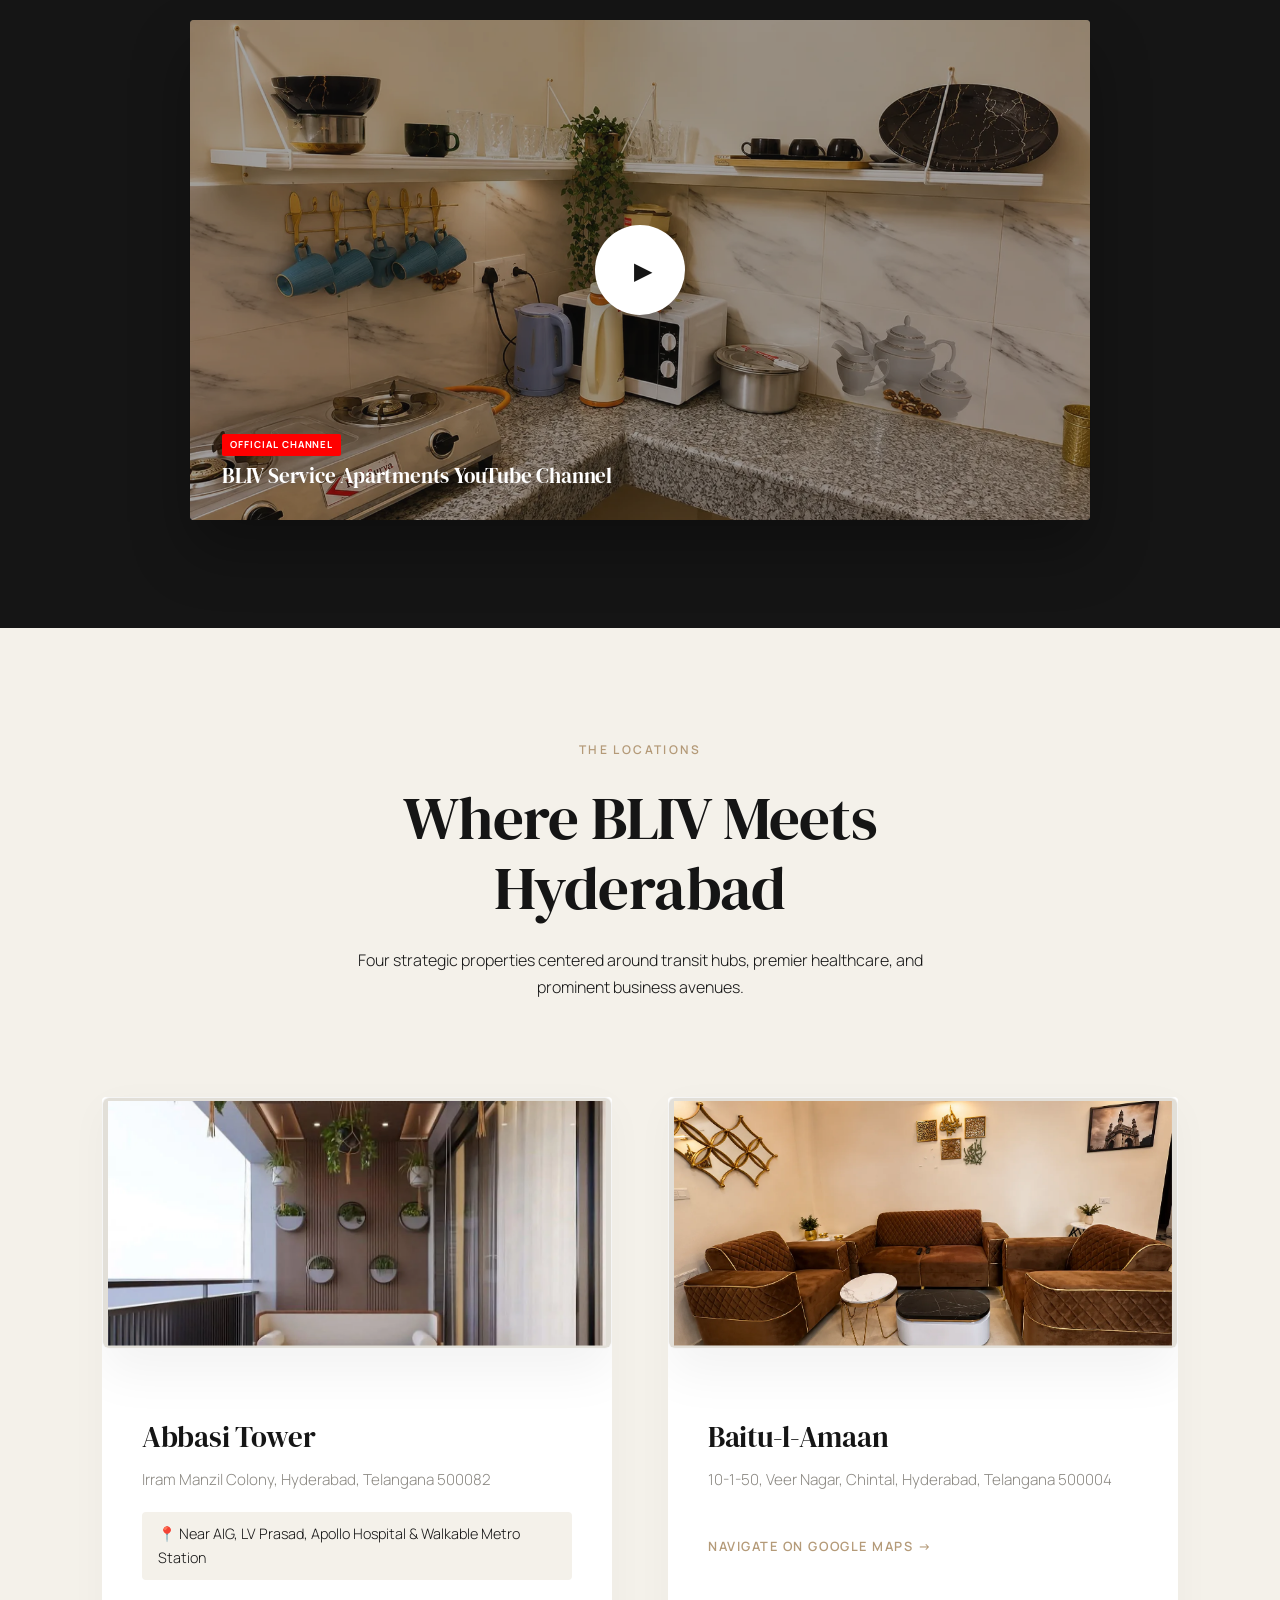
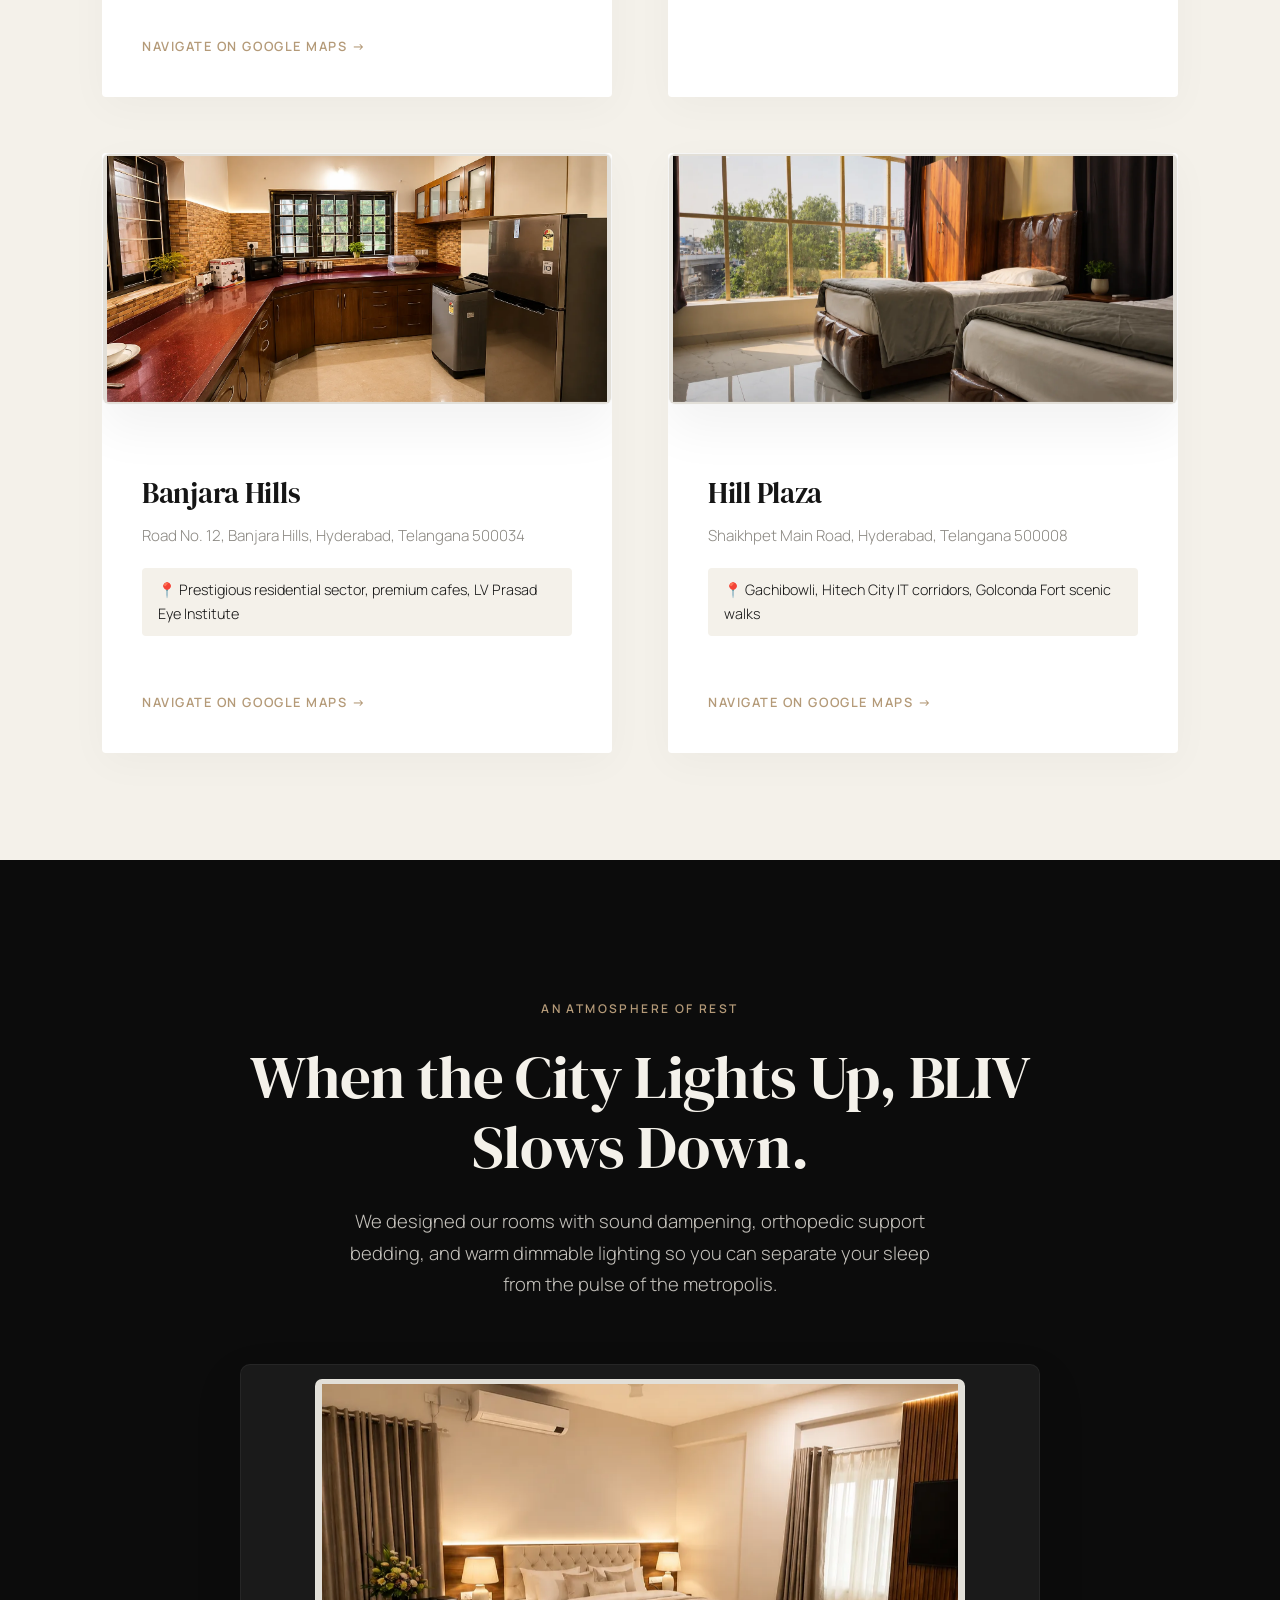
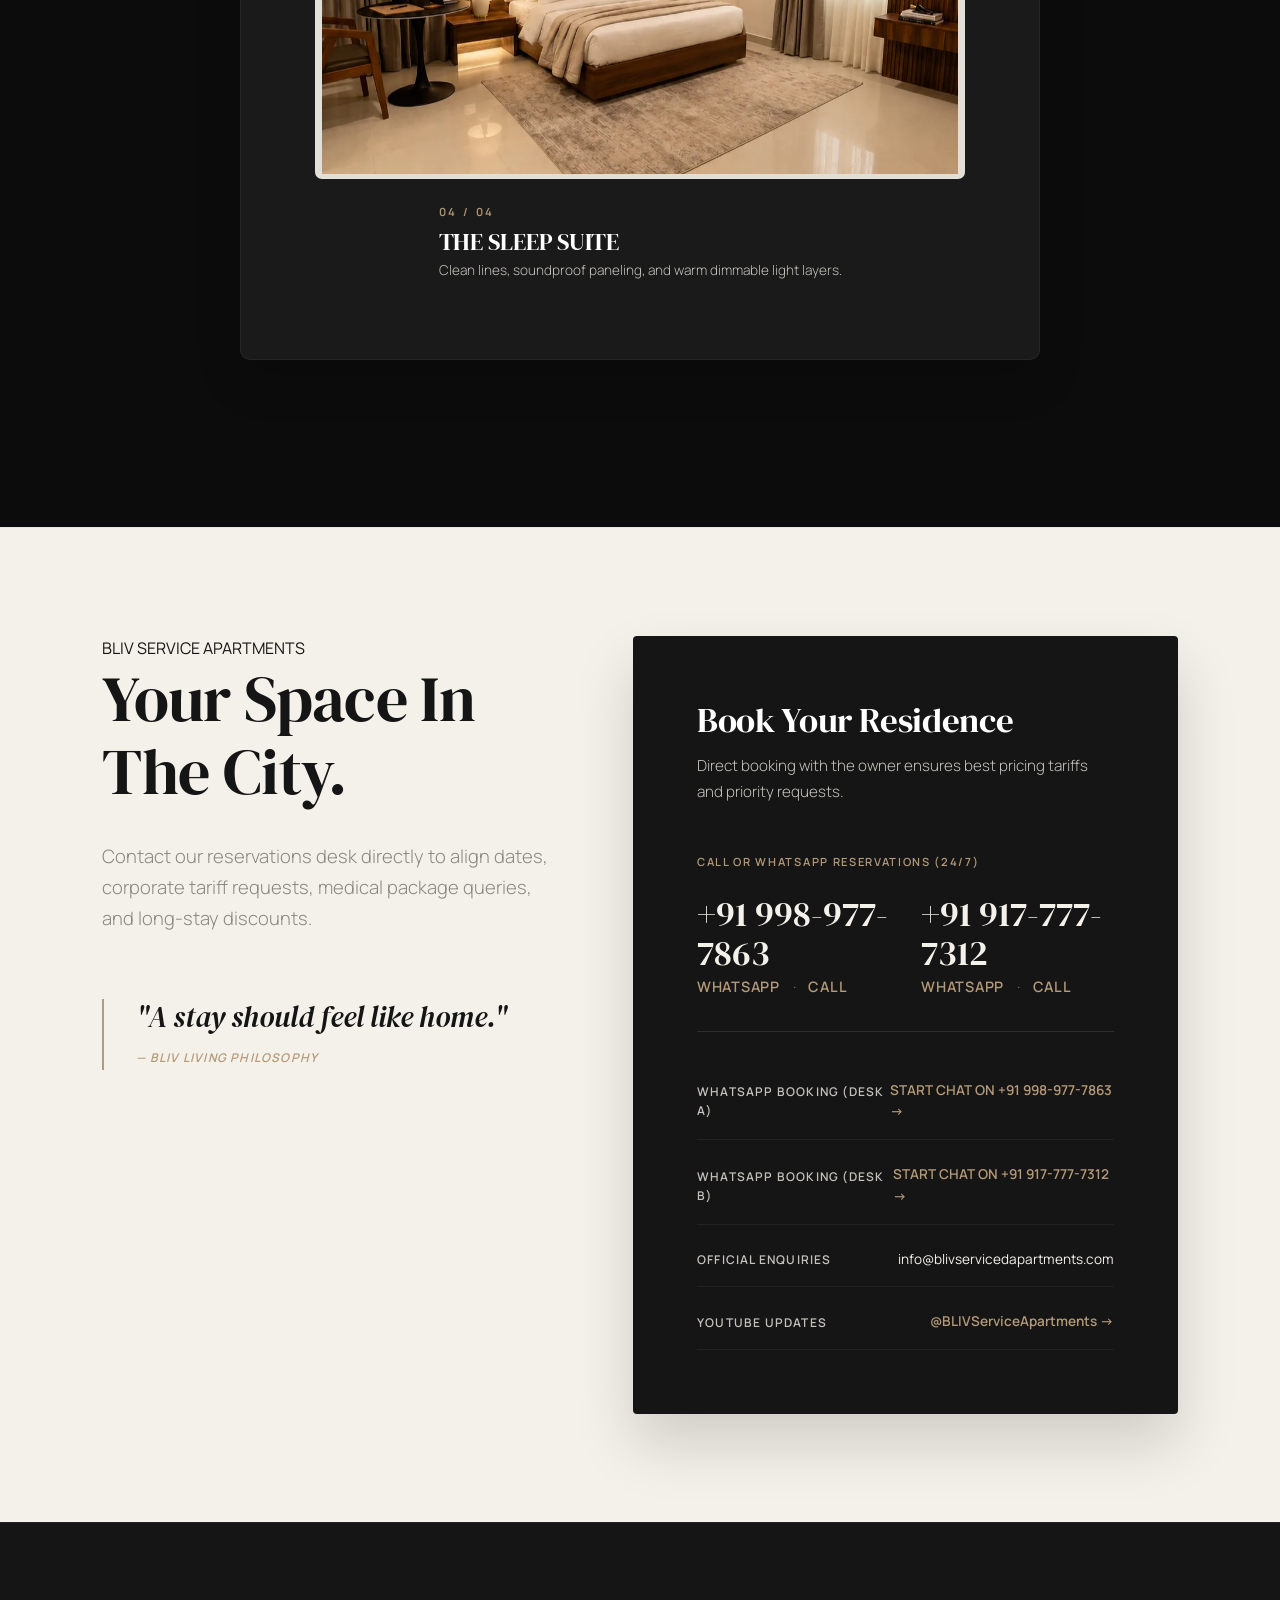
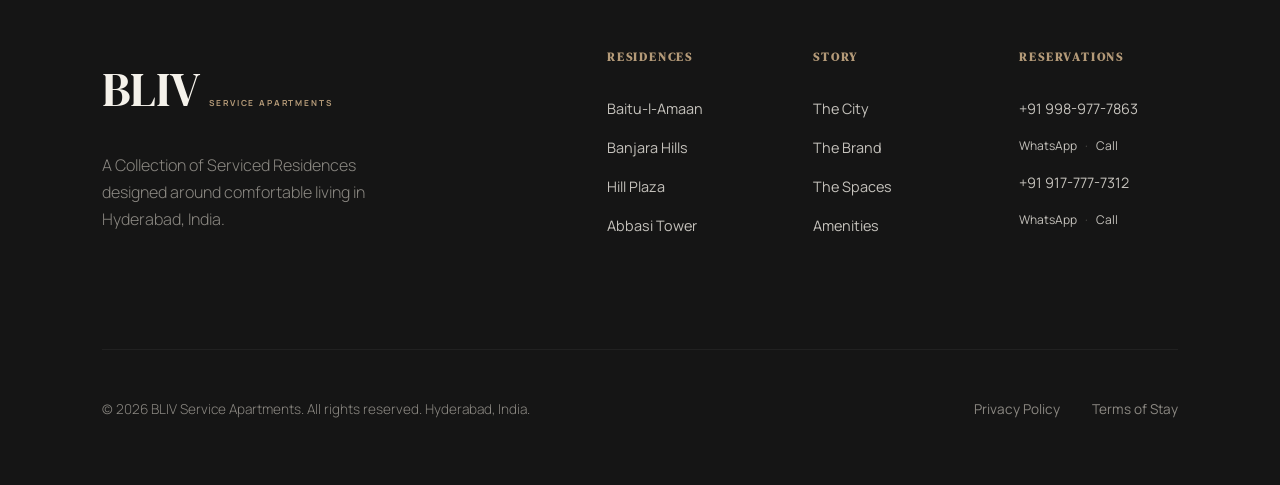
==== commit 90e27815: "chore: refresh home assets for cube fix" ====
--- a/index.html
+++ b/index.html
@@ -21,7 +21,7 @@
     <link href="https://fonts.googleapis.com/css2?family=DM+Serif+Display:ital@0;1&family=Manrope:wght@300;400;500;600;700&display=swap" rel="stylesheet">
     
     <!-- Stylesheets -->
-    <link rel="stylesheet" href="style.css?v=20261001-blankfix">
+    <link rel="stylesheet" href="style.css?v=20261001-cubefix">
 </head>
 <body>
     <!-- Custom Premium Cursor (Desktop Only) -->
@@ -1093,7 +1093,7 @@
     </div>
 
     <!-- Core Interactive Logic Script -->
-    <script src="app.js?v=20261001-blankfix"></script>
+    <script src="app.js?v=20261001-cubefix"></script>
     
     <!-- Cinematic Luxury Motion System -->
     <script src="motion.js?v=20261001-blankfix"></script>
--- a/style.css
+++ b/style.css
@@ -886,19 +886,19 @@
 .cube-showcase-section {
     position: relative;
     width: 100%;
+    min-height: 720px;
     background-color: var(--color-charcoal);
 }
 
 .cube-sticky-container {
-    position: sticky;
-    top: 0;
-    height: 100vh;
+    position: relative;
+    min-height: 720px;
     width: 100%;
     overflow: hidden;
     display: grid;
     grid-template-columns: 1.2fr 1fr;
     align-items: center;
-    padding: 0 var(--container-padding);
+    padding: 6rem var(--container-padding);
 }
 
 .cube-background-underlay {
@@ -1042,19 +1042,19 @@
 .cube-face.front  { border-color: rgba(180, 154, 120, 0.8); }
 
 .cube-scroll-triggers {
-    position: relative;
-    z-index: 5;
-    pointer-events: none;
+    display: none;
 }
 
 .cube-trigger {
-    height: 100vh;
+    height: 0;
 }
 
 @media (max-width: 991px) {
     .cube-sticky-container {
         grid-template-columns: 1fr;
-        padding-top: var(--header-height);
+        min-height: 760px;
+        padding-top: calc(var(--header-height) + 3rem);
+        padding-bottom: 4rem;
         gap: 2rem;
     }
     .cube-3d-viewport {
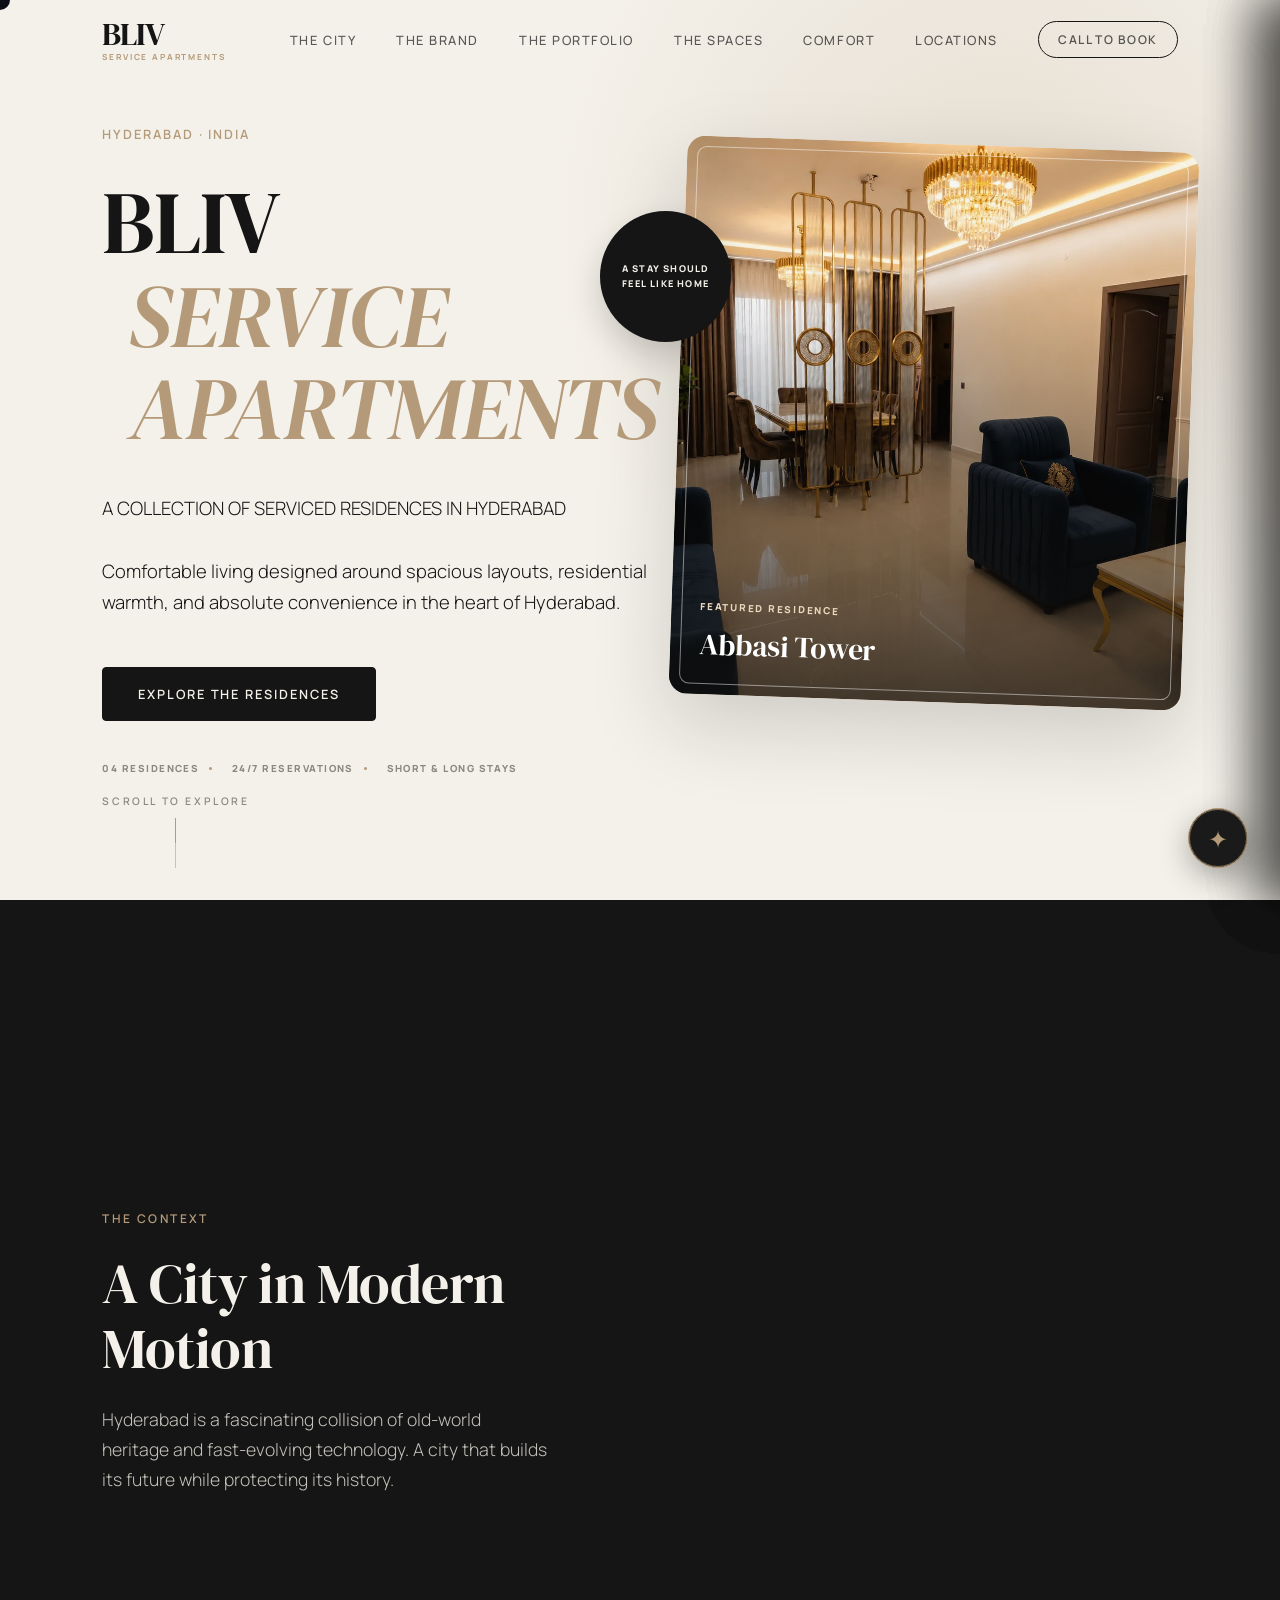
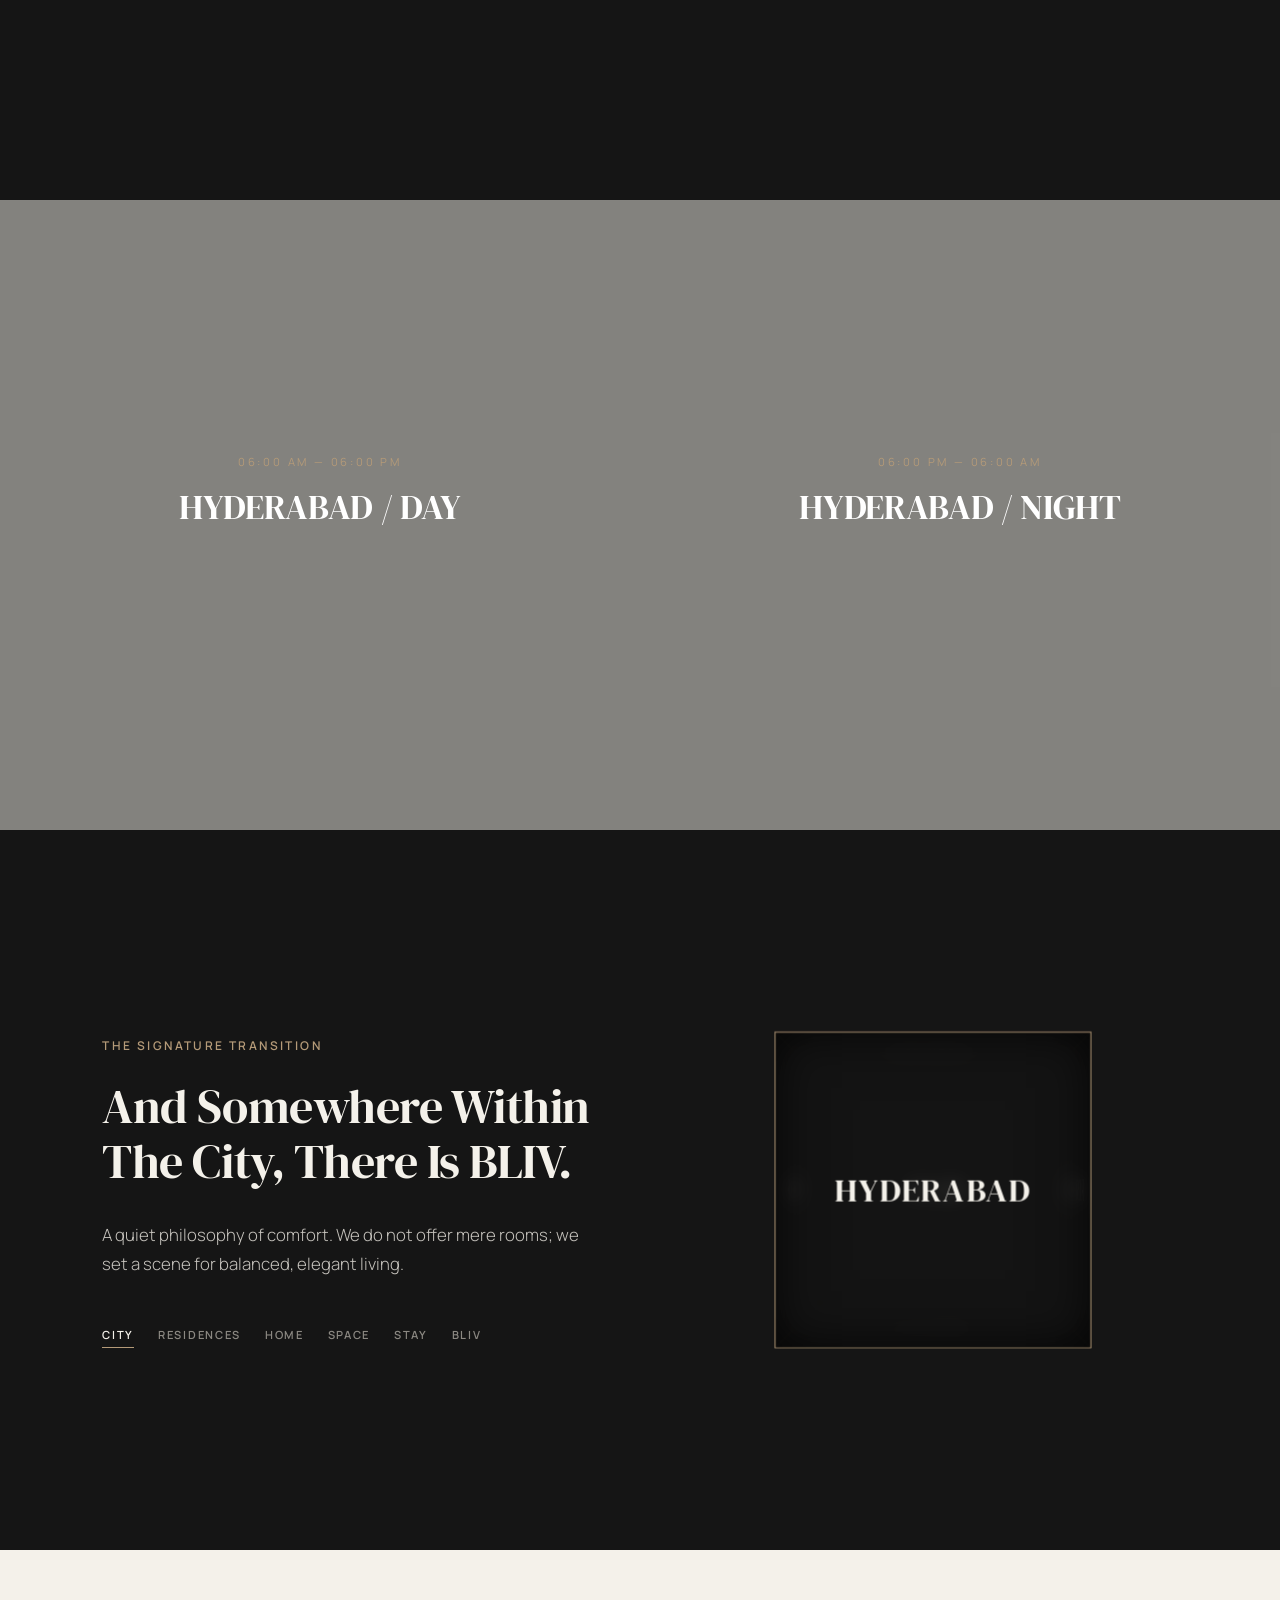
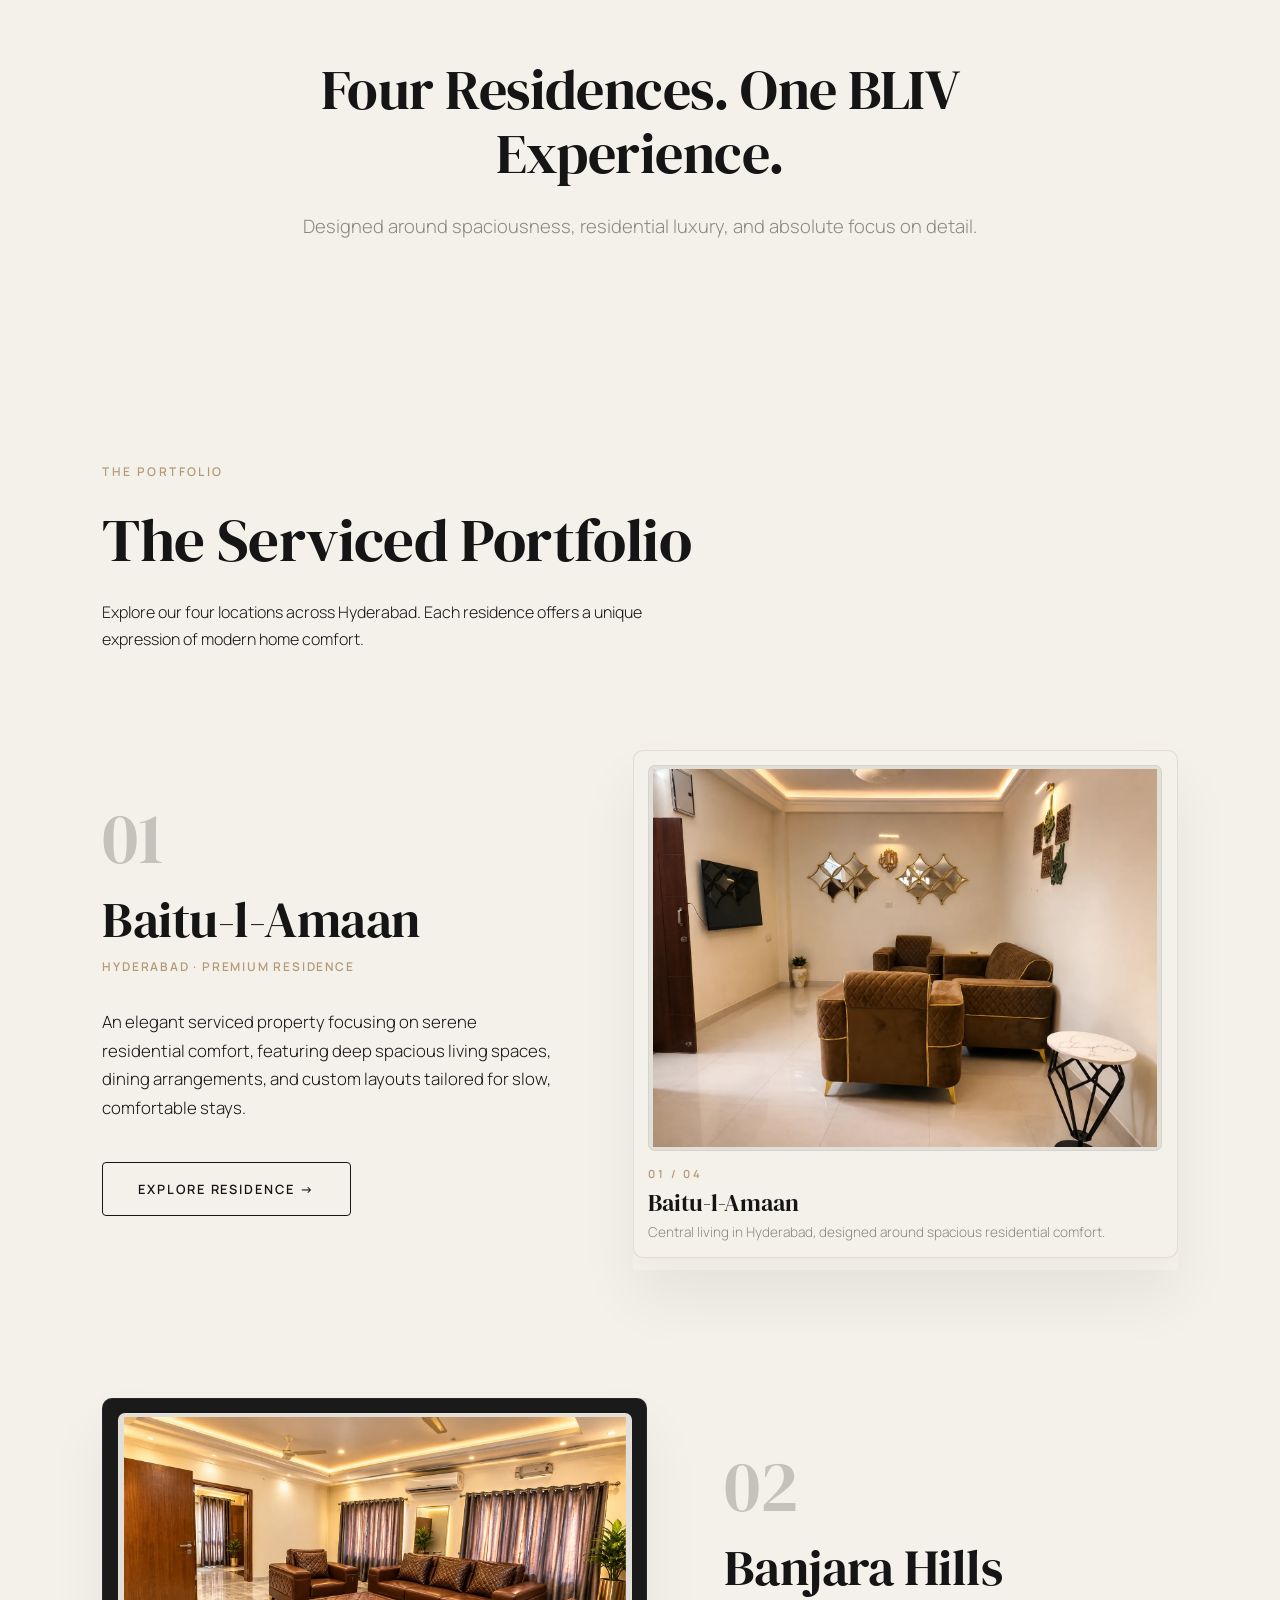
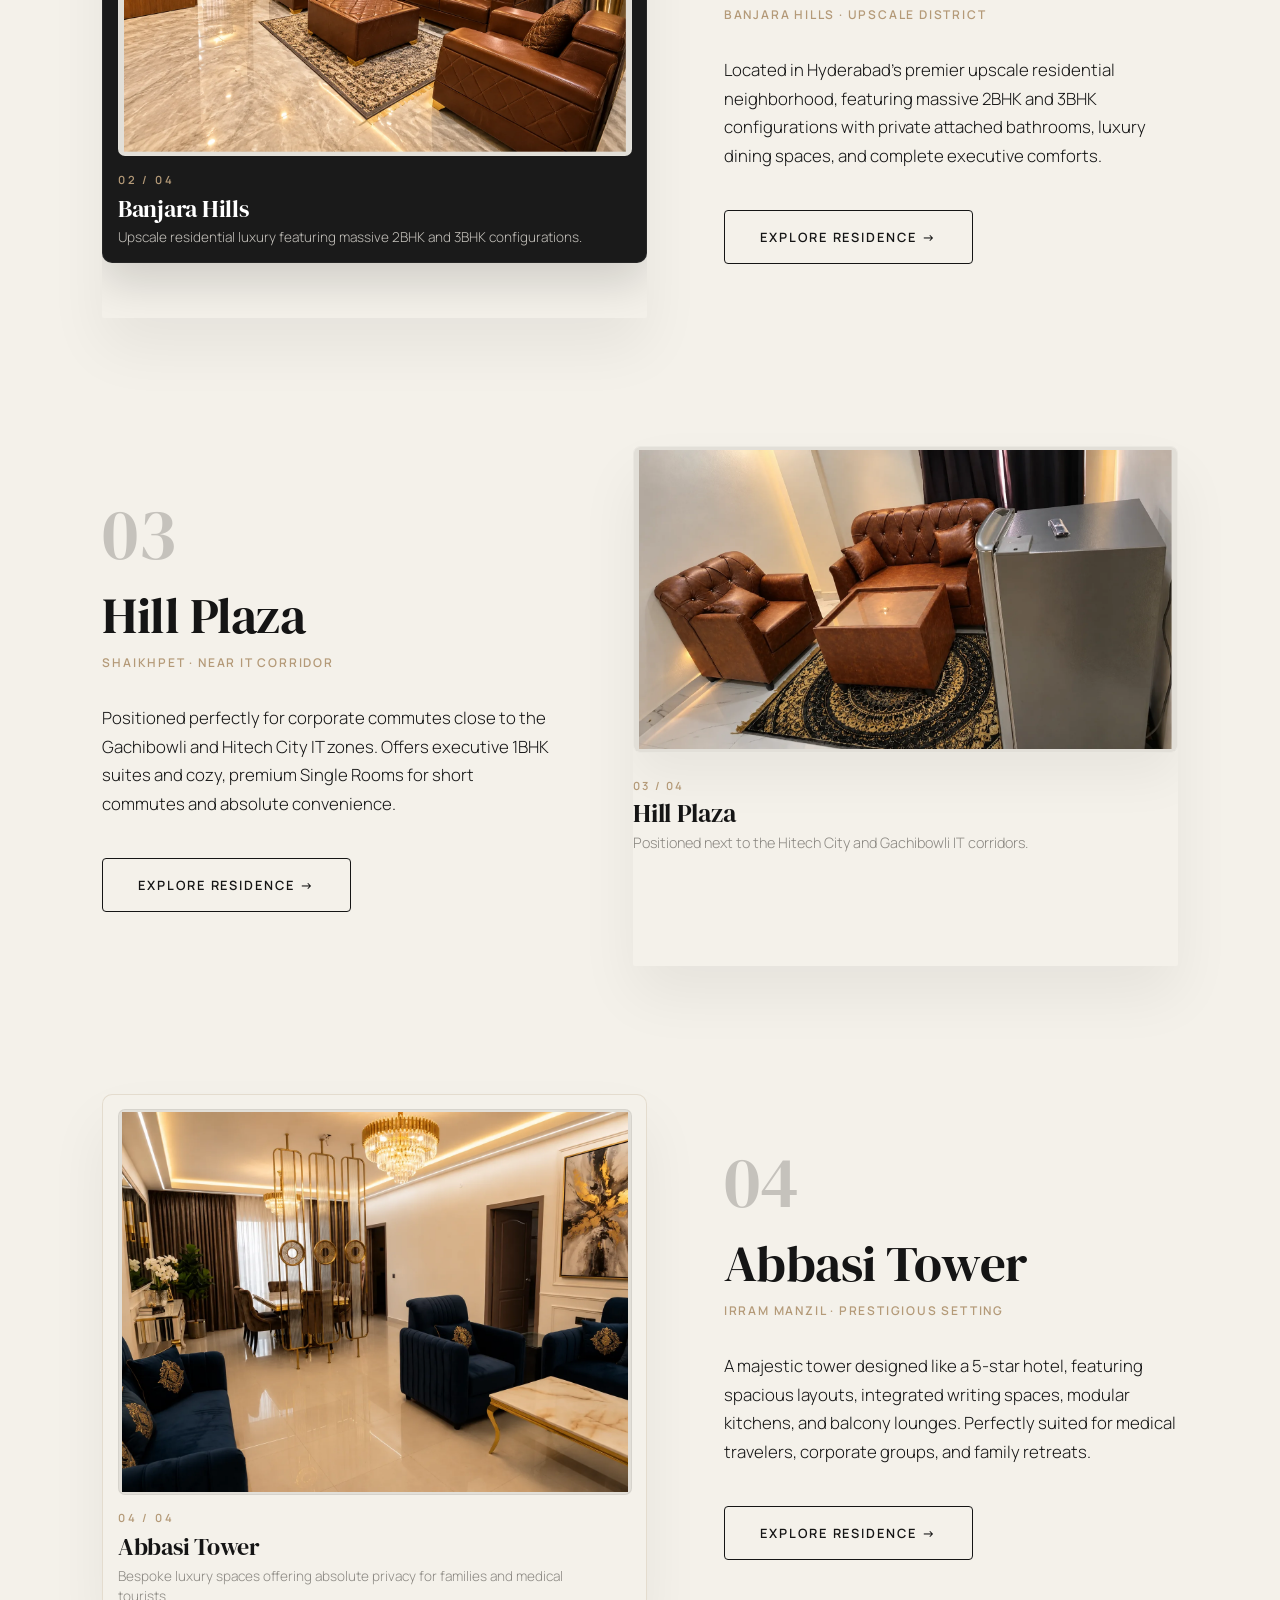
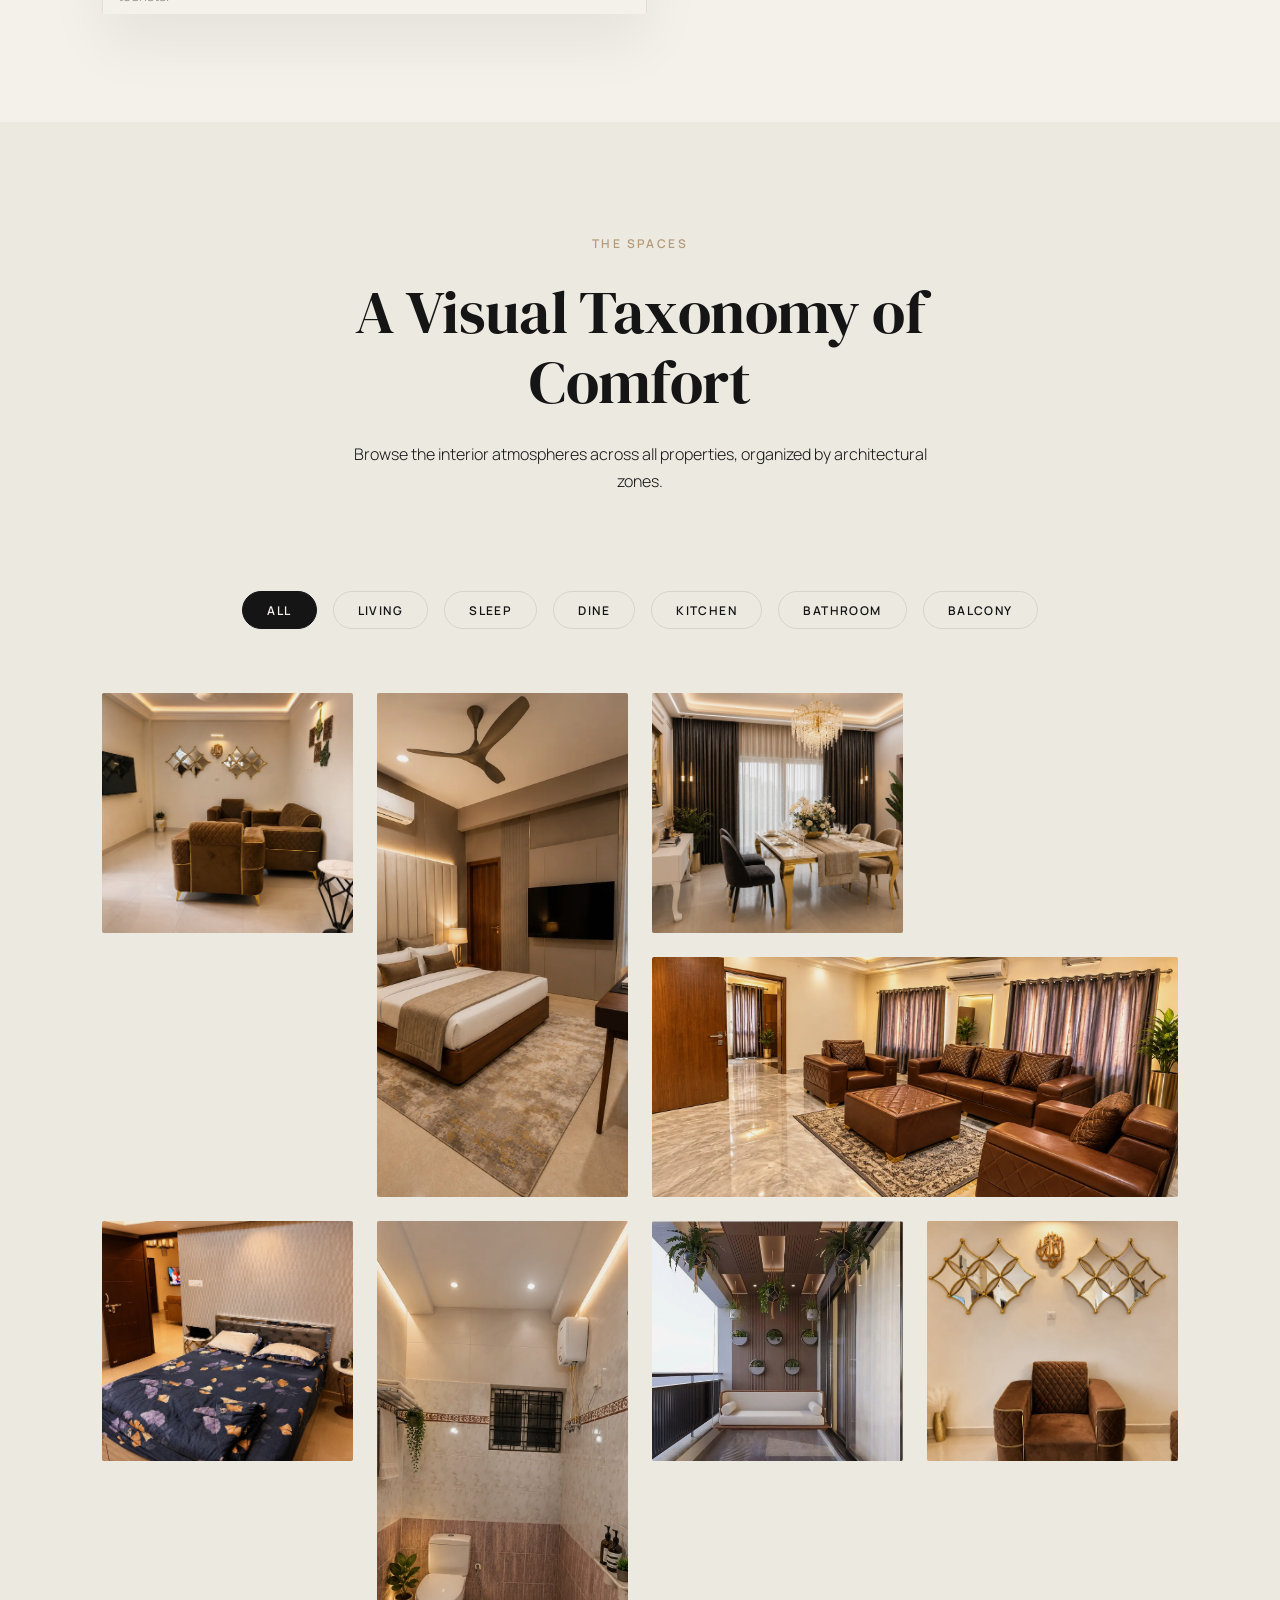
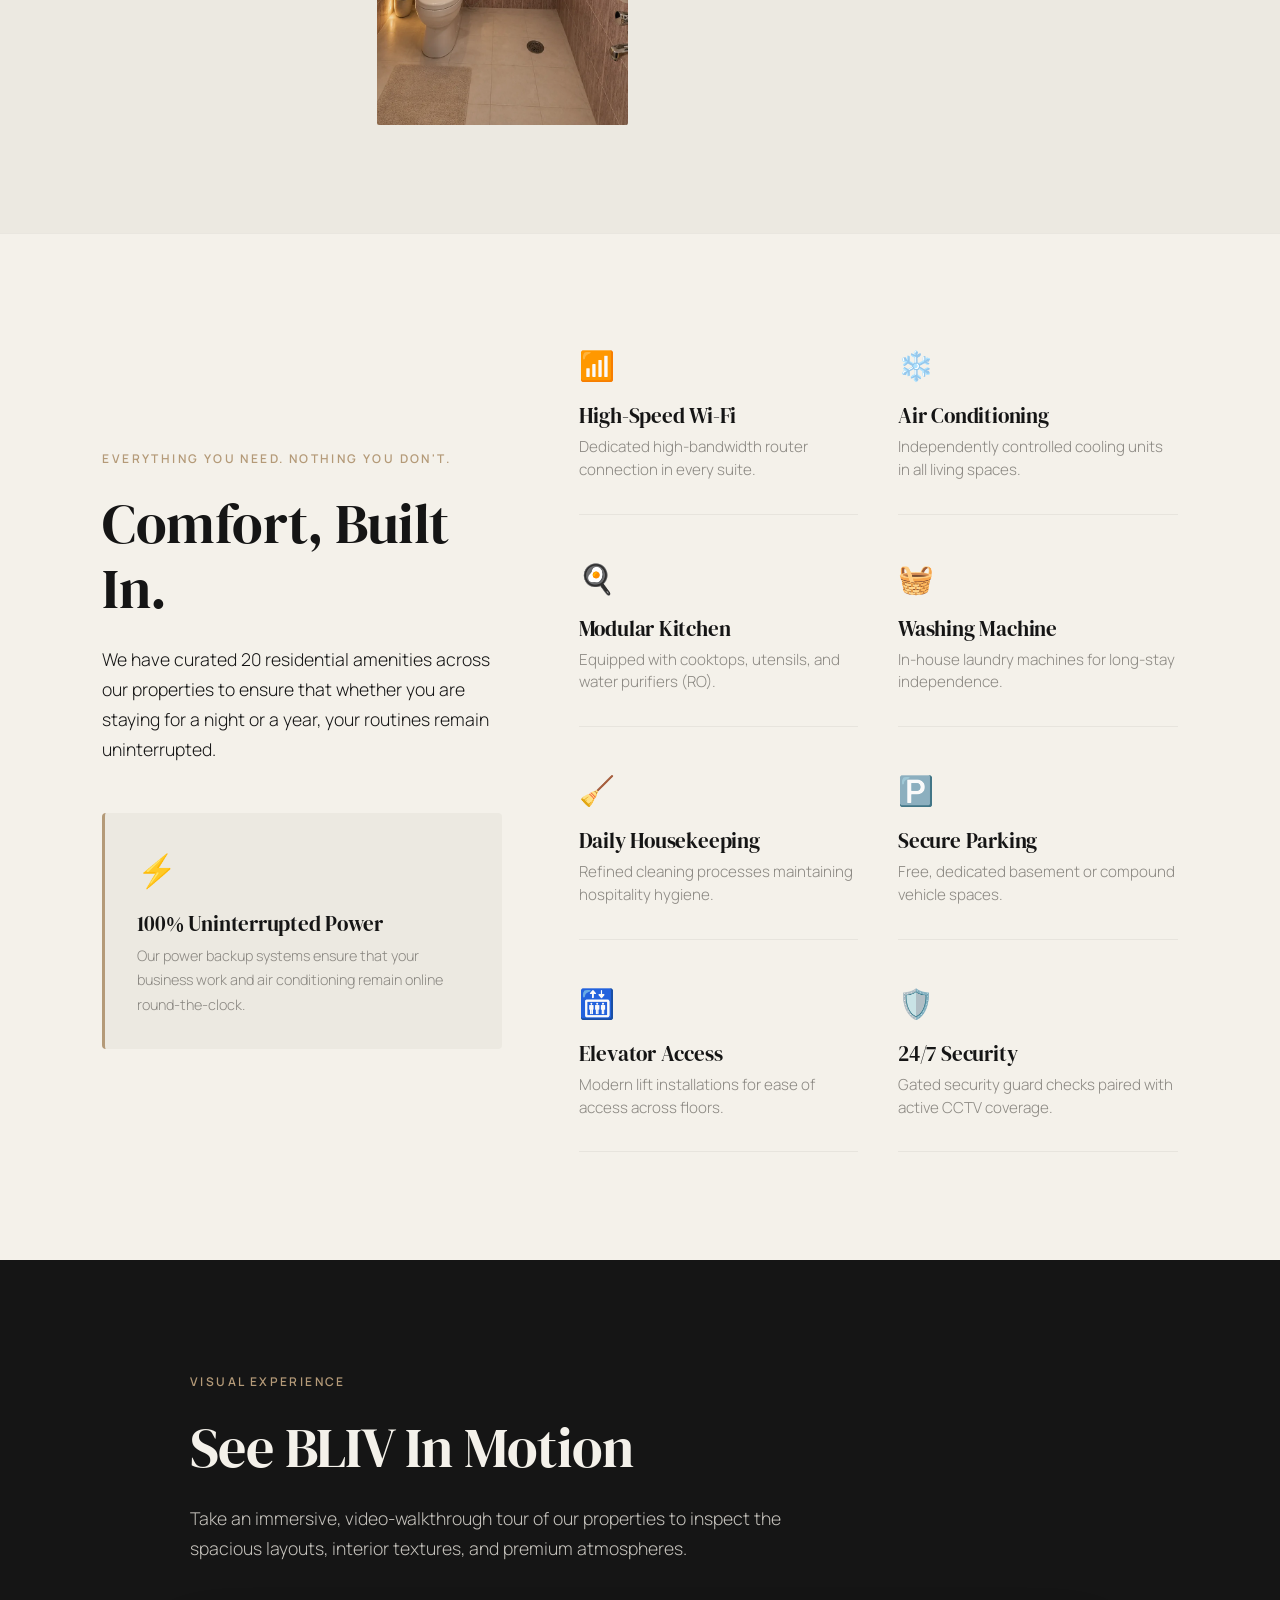
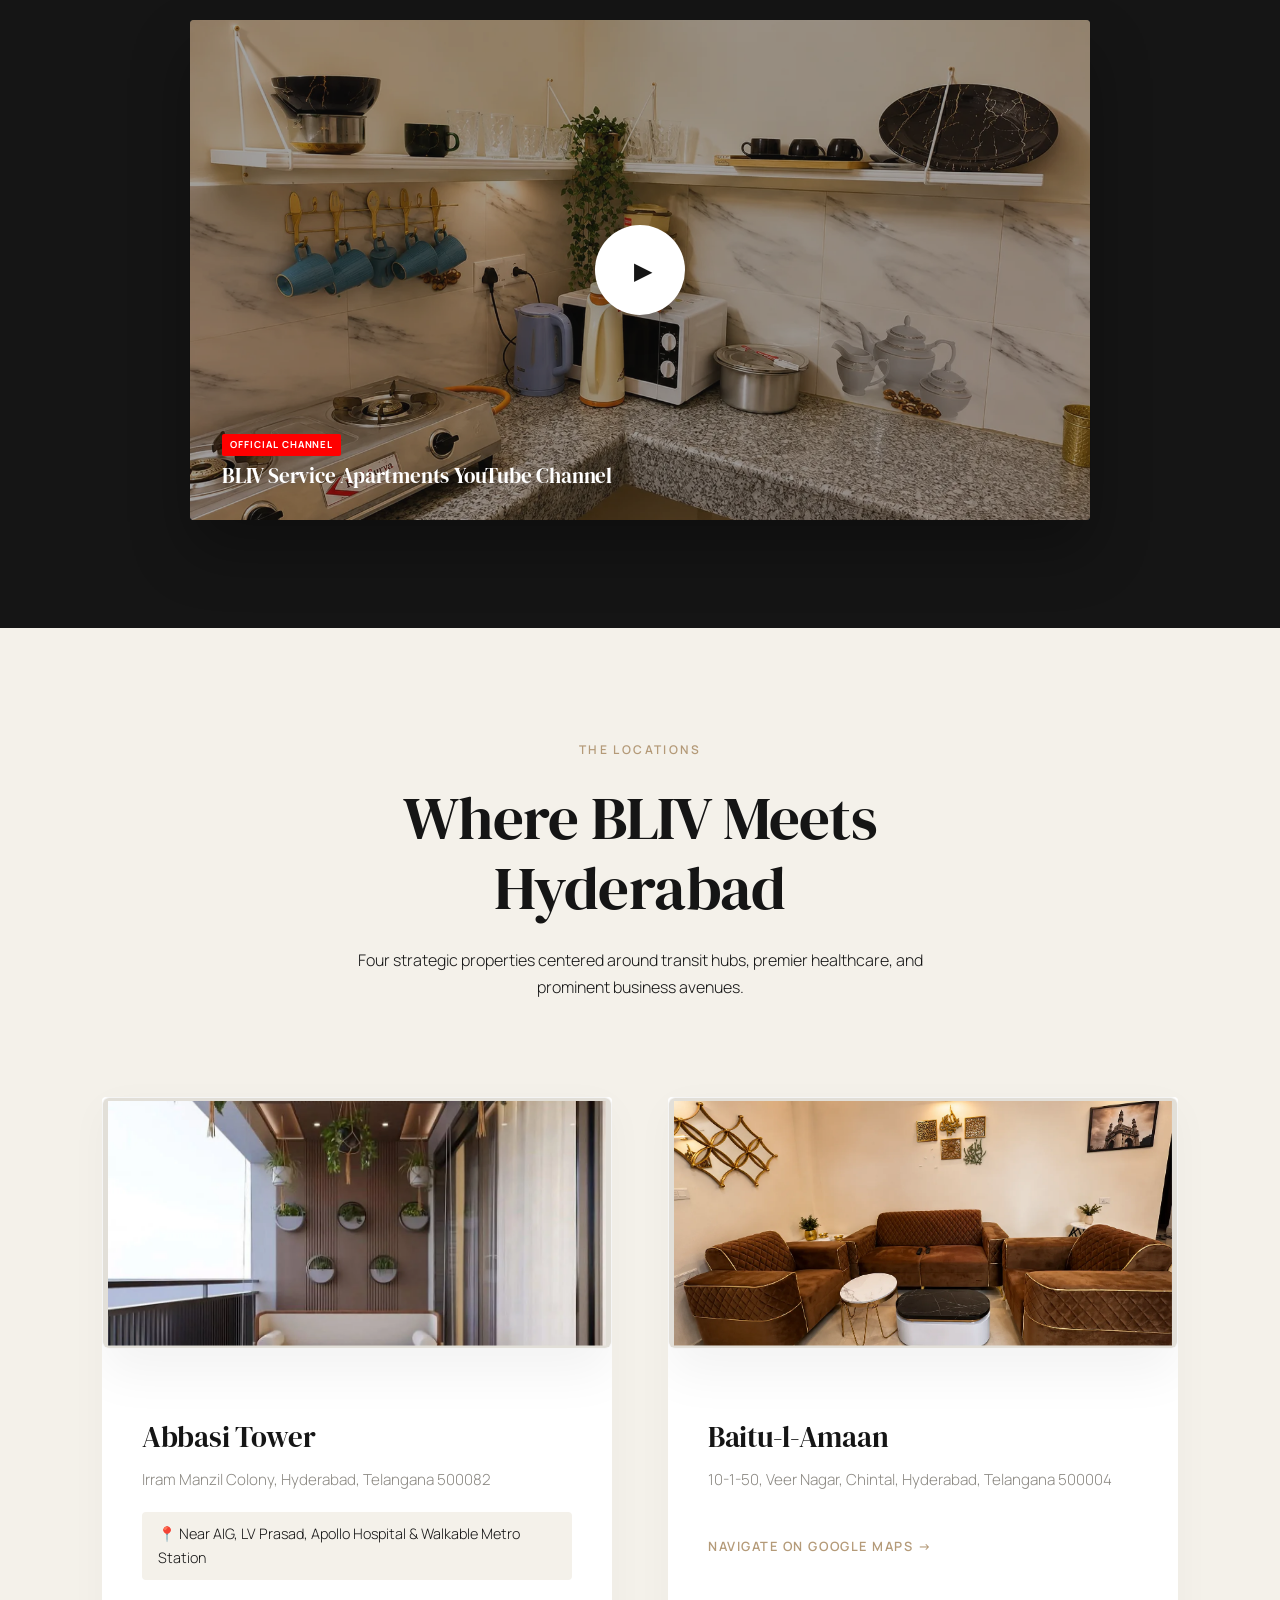
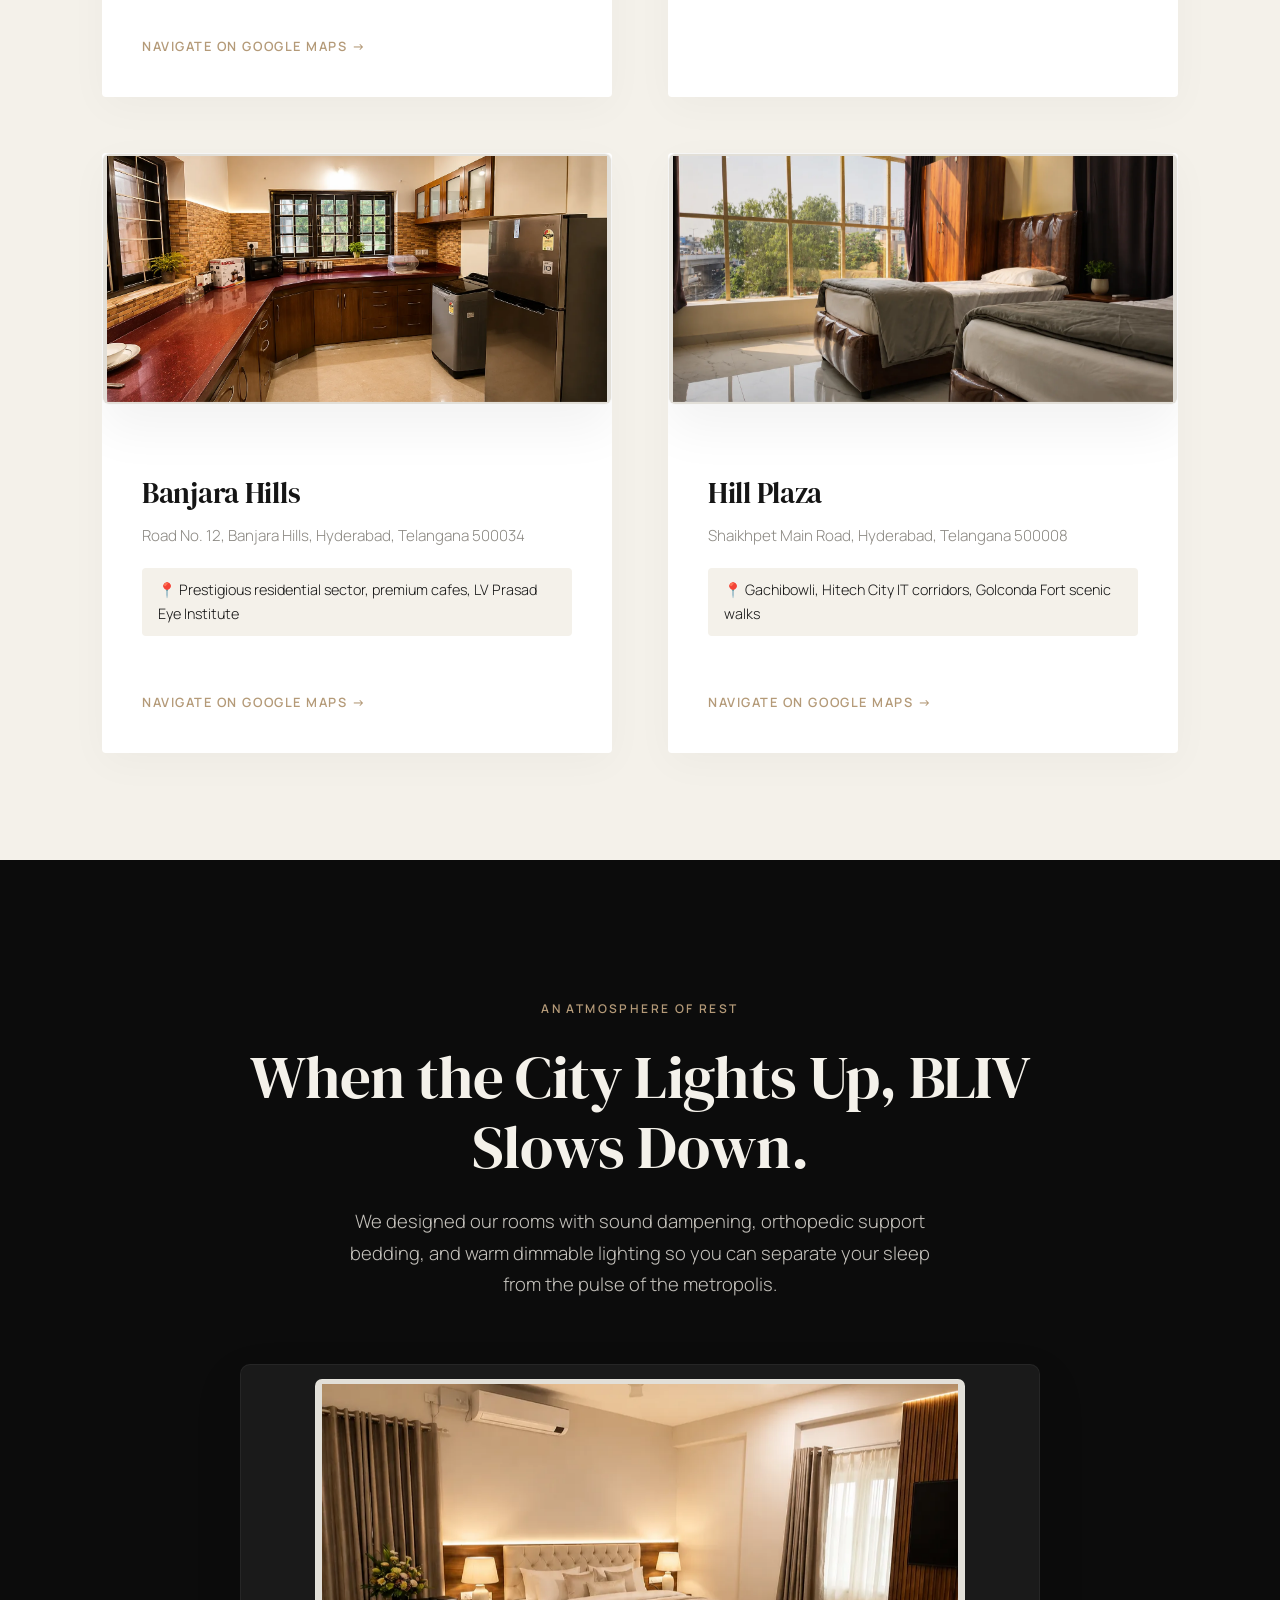
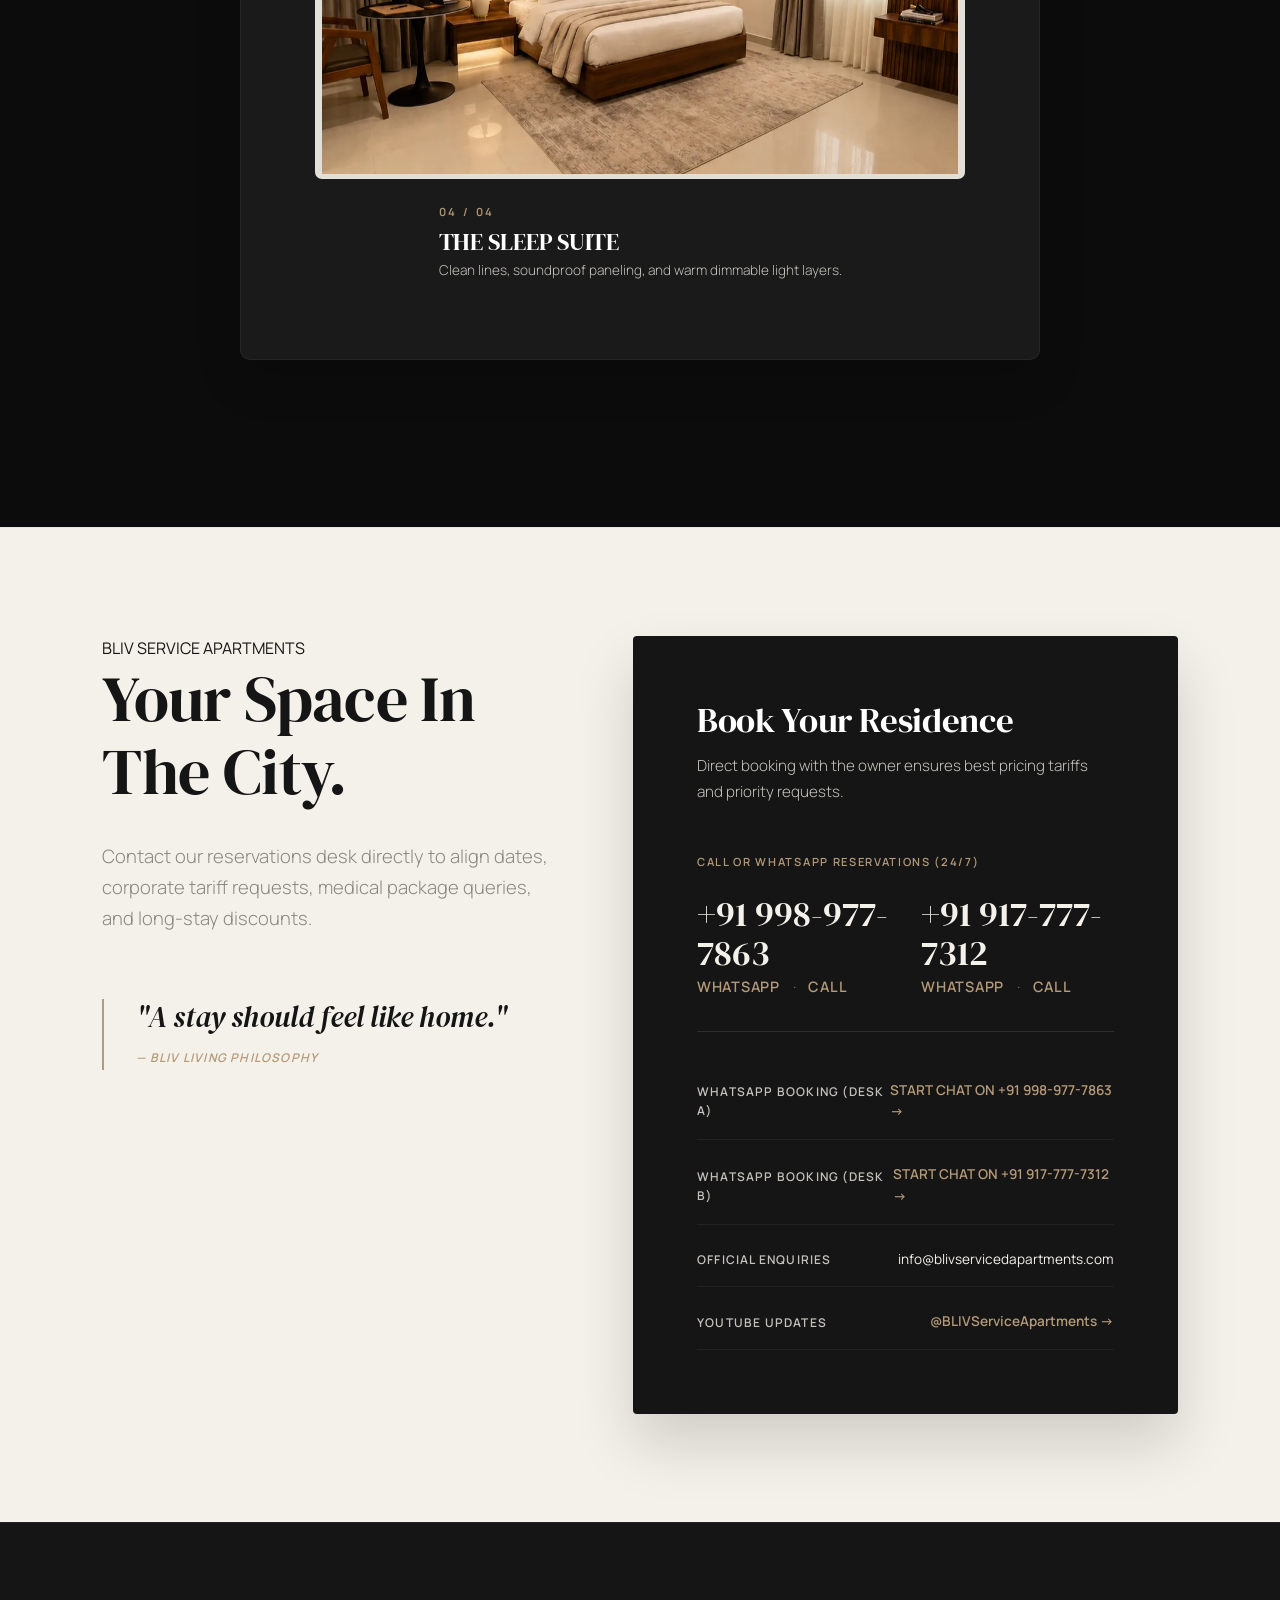
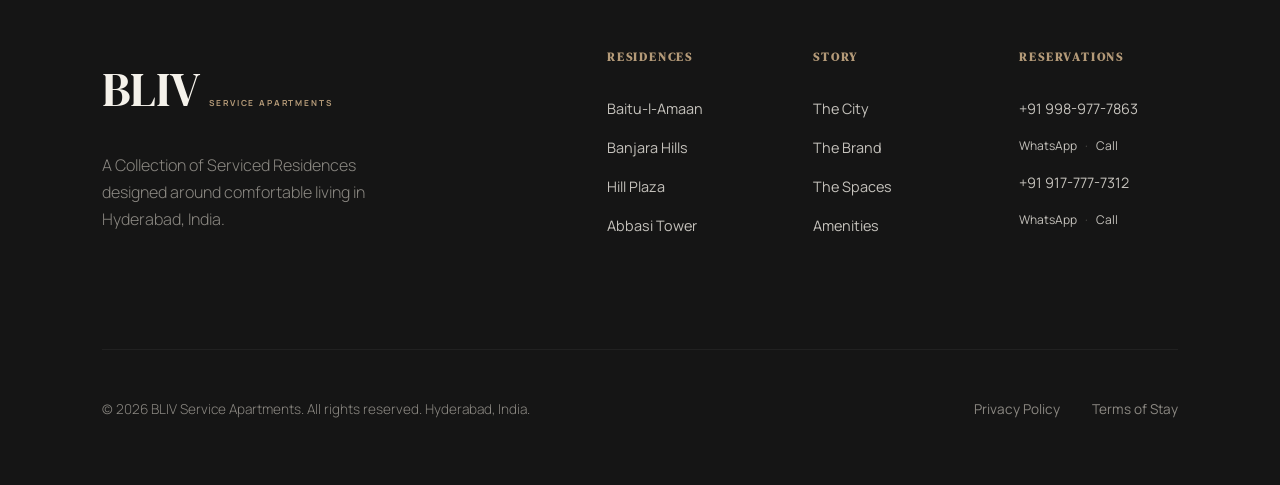
==== commit 62a7f0ef: "chore: refresh stylesheet for mobile hero fix" ====
--- a/index.html
+++ b/index.html
@@ -21,7 +21,7 @@
     <link href="https://fonts.googleapis.com/css2?family=DM+Serif+Display:ital@0;1&family=Manrope:wght@300;400;500;600;700&display=swap" rel="stylesheet">
     
     <!-- Stylesheets -->
-    <link rel="stylesheet" href="style.css?v=20261001-cubefix">
+    <link rel="stylesheet" href="style.css?v=20261001-mobilefix">
 </head>
 <body>
     <!-- Custom Premium Cursor (Desktop Only) -->
--- a/style.css
+++ b/style.css
@@ -665,9 +665,13 @@
 
 @media (max-width: 768px) {
     .hero-section {
-        min-height: 760px;
-        align-items: flex-end;
-        padding-bottom: 7rem;
+        height: auto;
+        min-height: 0;
+        display: grid;
+        grid-template-columns: minmax(0, 1fr);
+        grid-template-rows: auto auto;
+        align-items: start;
+        padding: 0 var(--container-padding) 6.5rem;
     }
     .hero-title {
         font-size: 3.5rem;
@@ -676,20 +680,31 @@
         font-size: 1rem;
     }
     .hero-visual {
-        top: 94px;
-        right: 1rem;
-        width: min(80vw, 390px);
-        height: 355px;
-        opacity: 0.45;
+        position: relative;
+        grid-row: 1;
+        top: auto;
+        right: auto;
+        width: 100%;
+        max-width: 440px;
+        height: 300px;
+        margin: calc(var(--header-height) + 2rem) auto 2.75rem;
+        opacity: 1;
     }
     .hero-visual-frame {
         transform: rotate(1.5deg);
     }
+    .hero-visual-shade {
+        background: linear-gradient(180deg, rgba(17, 17, 17, 0.02) 35%, rgba(17, 17, 17, 0.26) 100%);
+    }
     .hero-visual-stamp {
         display: none;
     }
     .hero-content {
+        grid-row: 2;
         max-width: 100%;
+    }
+    .scroll-indicator {
+        display: none;
     }
     .hero-service-line {
         gap: 0.55rem 0.85rem;
